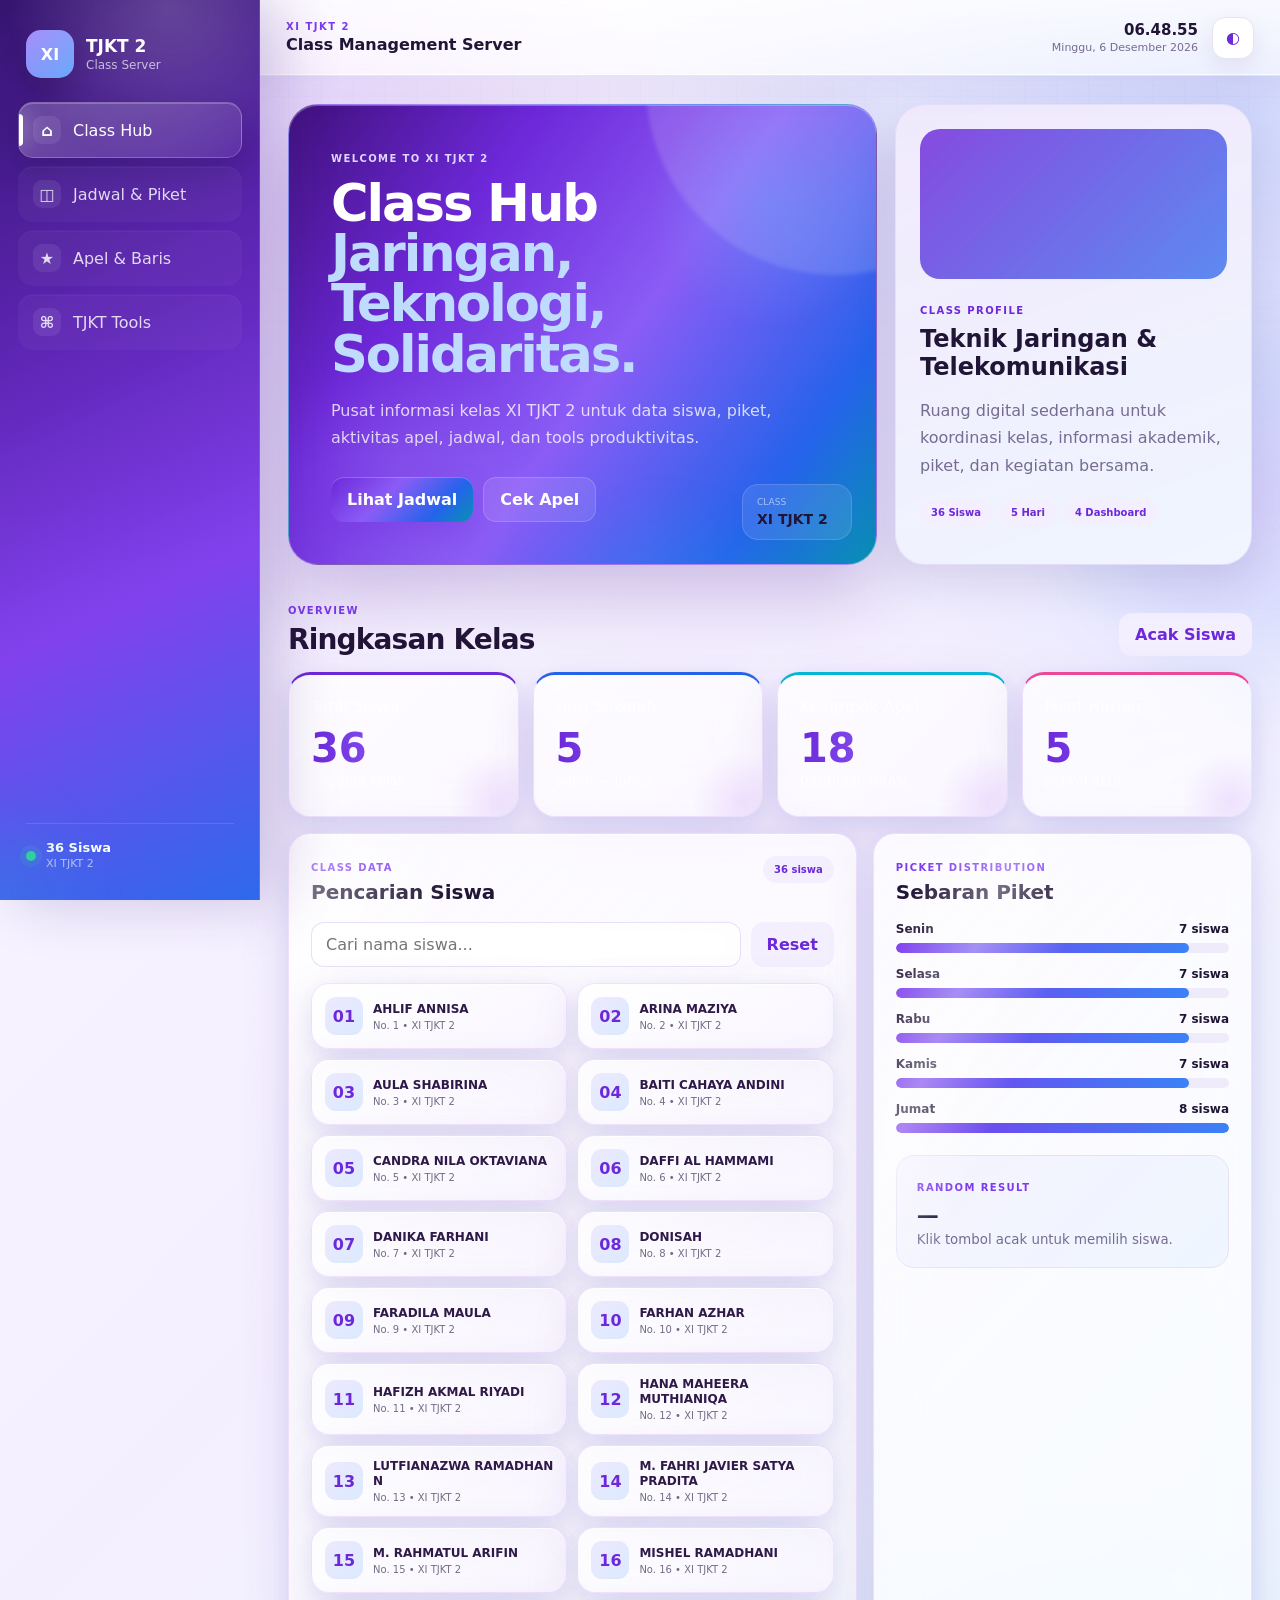
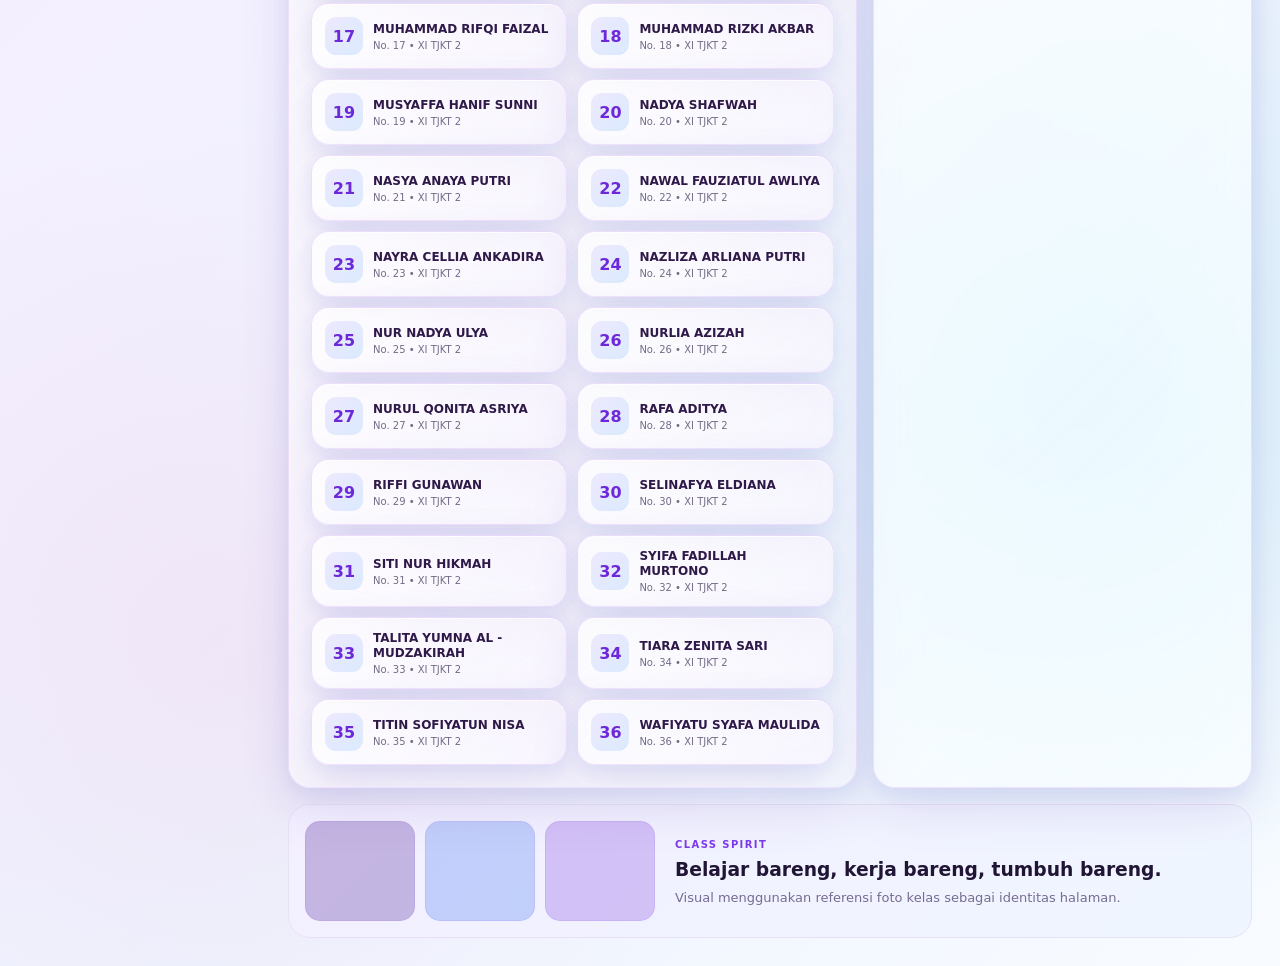
==== index.html @ 1bc4d482 "Upgrade XI TJKT 2 full glass cyber V3" ====
<!DOCTYPE html>
<html lang="id">
<head>
  <meta charset="UTF-8">
  <meta name="viewport" content="width=device-width, initial-scale=1.0">
  <meta name="theme-color" content="#6d28d9">
  <title>XI TJKT 2 — Class Server</title>
  <link rel="stylesheet" href="style.css">
<link rel="stylesheet" href="style-v2.css">
<link rel="stylesheet" href="style-v3.css">
</head>
<body>

  <div class="app-shell">

    <aside class="sidebar">
      <div class="brand">
        <div class="brand-mark">XI</div>
        <div>
          <strong>TJKT 2</strong>
          <span>Class Server</span>
        </div>
      </div>

      <nav class="main-nav">
        <button class="nav-btn active" data-view="dashboard1">
          <span class="nav-icon">⌂</span>
          <span>Class Hub</span>
        </button>

        <button class="nav-btn" data-view="dashboard2">
          <span class="nav-icon">◫</span>
          <span>Jadwal & Piket</span>
        </button>

        <button class="nav-btn" data-view="dashboard3">
          <span class="nav-icon">★</span>
          <span>Apel & Baris</span>
        </button>

        <button class="nav-btn" data-view="dashboard4">
          <span class="nav-icon">⌘</span>
          <span>TJKT Tools</span>
        </button>
      </nav>

      <div class="sidebar-footer">
        <div class="mini-status">
          <span class="status-dot"></span>
          <div>
            <strong>36 Siswa</strong>
            <span>XI TJKT 2</span>
          </div>
        </div>
      </div>
    </aside>

    <main class="main-area">

      <header class="topbar">
        <div>
          <div class="topbar-kicker">XI TJKT 2</div>
          <div class="topbar-title">Class Management Server</div>
        </div>

        <div class="topbar-actions">
          <div class="clock-box">
            <strong id="liveClock">00:00:00</strong>
            <span id="liveDate">-</span>
          </div>

          <button id="themeToggle" class="icon-btn" title="Ganti tema">◐</button>

          <button id="mobileMenuBtn" class="icon-btn mobile-only" title="Menu">☰</button>
        </div>
      </header>

      <div class="content-wrap">

        <!-- DASHBOARD 1 -->
        <section id="dashboard1" class="dashboard active-dashboard">

          <div class="hero-grid">
            <div class="hero-card photo-hero">
              <div class="hero-overlay"></div>

              <div class="hero-content">
                <span class="eyebrow">WELCOME TO XI TJKT 2</span>
                <h1>Class Hub<br><span>Jaringan, Teknologi, Solidaritas.</span></h1>
                <p>
                  Pusat informasi kelas XI TJKT 2 untuk data siswa,
                  piket, aktivitas apel, jadwal, dan tools produktivitas.
                </p>

                <div class="hero-actions">
                  <button class="primary-btn" data-go="dashboard2">Lihat Jadwal</button>
                  <button class="soft-btn light-soft" data-go="dashboard3">Cek Apel</button>
                </div>
              </div>

              <div class="hero-badge">
                <span>CLASS</span>
                <strong>XI TJKT 2</strong>
              </div>
            </div>

            <div class="identity-card">
              <div class="identity-photo photo-identity"></div>
              <div class="identity-body">
                <span class="eyebrow purple-text">CLASS PROFILE</span>
                <h2>Teknik Jaringan & Telekomunikasi</h2>
                <p>
                  Ruang digital sederhana untuk koordinasi kelas,
                  informasi akademik, piket, dan kegiatan bersama.
                </p>
              </div>

              <div class="identity-chips">
                <span>36 Siswa</span>
                <span>5 Hari</span>
                <span>4 Dashboard</span>
              </div>
            </div>
          </div>

          <div class="section-heading">
            <div>
              <span class="eyebrow">OVERVIEW</span>
              <h2>Ringkasan Kelas</h2>
            </div>
            <button id="dashboardRandomBtn" class="soft-btn">Acak Siswa</button>
          </div>

          <div class="stats-grid">
            <div class="stat-card stat-purple">
              <span>Total Siswa</span>
              <strong id="statStudents">36</strong>
              <small>anggota kelas</small>
            </div>

            <div class="stat-card stat-blue">
              <span>Hari Sekolah</span>
              <strong>5</strong>
              <small>Senin — Jumat</small>
            </div>

            <div class="stat-card stat-indigo">
              <span>Kelompok Apel</span>
              <strong>18</strong>
              <small>pasangan rotasi</small>
            </div>

            <div class="stat-card stat-cyan">
              <span>Piket Harian</span>
              <strong>5</strong>
              <small>jadwal aktif</small>
            </div>
          </div>

          <div class="two-column">

            <div class="panel">
              <div class="panel-head">
                <div>
                  <span class="eyebrow">CLASS DATA</span>
                  <h3>Pencarian Siswa</h3>
                </div>
                <span id="studentCountLabel" class="panel-pill">36 siswa</span>
              </div>

              <div class="search-row">
                <input id="studentSearch" class="text-input" type="search" placeholder="Cari nama siswa...">
                <button id="clearStudentSearch" class="soft-btn">Reset</button>
              </div>

              <div id="studentGrid" class="student-grid"></div>

              <div id="studentEmpty" class="empty-state hidden">
                Siswa yang dicari tidak ditemukan.
              </div>
            </div>

            <div class="panel">
              <div class="panel-head">
                <div>
                  <span class="eyebrow">PICKET DISTRIBUTION</span>
                  <h3>Sebaran Piket</h3>
                </div>
              </div>

              <div id="dutyDistribution" class="bars"></div>

              <div class="random-box">
                <span class="eyebrow">RANDOM RESULT</span>
                <strong id="dashboardRandomResult">—</strong>
                <small id="dashboardRandomMeta">Klik tombol acak untuk memilih siswa.</small>
              </div>
            </div>

          </div>

          <div class="reference-strip">
            <div class="strip-photo strip-1"></div>
            <div class="strip-photo strip-2"></div>
            <div class="strip-photo strip-3"></div>
            <div class="strip-copy">
              <span class="eyebrow">CLASS SPIRIT</span>
              <h3>Belajar bareng, kerja bareng, tumbuh bareng.</h3>
              <p>Visual menggunakan referensi foto kelas sebagai identitas halaman.</p>
            </div>
          </div>

        </section>

        <!-- DASHBOARD 2 -->
        <section id="dashboard2" class="dashboard">

          <div class="page-banner">
            <div>
              <span class="eyebrow">DASHBOARD 02</span>
              <h1>Jadwal Pelajaran & Piket</h1>
              <p>Gunakan tab jadwal untuk Block A / Block B dan pilih hari untuk melihat piket.</p>
            </div>

            <div class="banner-mark">
              <span>XI</span>
              <strong>TJKT 2</strong>
            </div>
          </div>

          <div class="segmented-control schedule-toggle">
            <button class="segment-btn active" data-block="A">BLOCK A</button>
            <button class="segment-btn" data-block="B">BLOCK B</button>
          </div>

          <div class="panel">
            <div class="panel-head">
              <div>
                <span class="eyebrow">PELAJARAN</span>
                <h3 id="scheduleTitle">Jadwal Block A</h3>
              </div>
              <span id="scheduleCount" class="panel-pill">5 hari</span>
            </div>

            <div id="scheduleGrid" class="schedule-grid"></div>
          </div>

          <div class="two-column duty-layout">

            <div class="panel">
              <div class="panel-head">
                <div>
                  <span class="eyebrow">PIKET HARIAN</span>
                  <h3>Jadwal Piket</h3>
                </div>
                <span id="dutyDoneSummary" class="panel-pill">0 selesai</span>
              </div>

              <div id="dutyDayTabs" class="day-tabs"></div>

              <div id="dutyList" class="duty-list"></div>
            </div>

            <div class="panel quick-info-panel">
              <span class="eyebrow">INFO KELAS</span>
              <h3>Catatan Operasional</h3>

              <div class="info-item">
                <span class="info-icon">01</span>
                <div>
                  <strong>Block A / B</strong>
                  <p>Gunakan tombol di atas untuk berpindah susunan pelajaran.</p>
                </div>
              </div>

              <div class="info-item">
                <span class="info-icon">02</span>
                <div>
                  <strong>Piket</strong>
                  <p>Checklist piket tersimpan otomatis di browser perangkat.</p>
                </div>
              </div>

              <div class="info-item">
                <span class="info-icon">03</span>
                <div>
                  <strong>Hari Aktif</strong>
                  <p>Senin sampai Jumat tersedia di panel piket.</p>
                </div>
              </div>
            </div>

          </div>

        </section>

        <!-- DASHBOARD 3 -->
        <section id="dashboard3" class="dashboard">

          <div class="apel-hero">
            <div class="apel-hero-copy">
              <span class="eyebrow">DASHBOARD 03 • APEL / BARIS</span>
              <h1>Rotasi Apel<br><span>XI TJKT 2</span></h1>
              <p>
                Setiap minggu dua siswa aktif:
                satu untuk <strong>apel hari ini</strong> dan satu untuk
                <strong>apel selanjutnya</strong>.
              </p>

              <div class="apel-meta-row">
                <span id="rotationModeBadge" class="hero-chip">MODE OTOMATIS</span>
                <span id="rotationWeekText" class="hero-chip">MINGGU 1</span>
              </div>
            </div>

            <div class="apel-hero-mark">
              <div class="orbit orbit-1"></div>
              <div class="orbit orbit-2"></div>
              <div class="center-mark">02</div>
            </div>
          </div>

          <div class="apel-current-grid">

            <div class="apel-person-card today">
              <div class="person-top">
                <span class="eyebrow">APEL HARI INI</span>
                <span class="role-badge">CURRENT</span>
              </div>

              <div class="person-number">01</div>
              <h2 id="currentStudentName">AHLIF ANNISA</h2>
              <p id="currentStudentNumber">No. 1 • XI TJKT 2</p>

              <div class="person-footer">
                <span>Pasangan Minggu <strong id="currentPairNumber">1</strong></span>
              </div>
            </div>

            <div class="arrow-card">→</div>

            <div class="apel-person-card next">
              <div class="person-top">
                <span class="eyebrow">APEL SELANJUTNYA</span>
                <span class="role-badge">NEXT</span>
              </div>

              <div class="person-number">02</div>
              <h2 id="nextStudentName">ARINA MAZIYA</h2>
              <p id="nextStudentNumber">No. 2 • XI TJKT 2</p>

              <div class="person-footer">
                <span>Pasangan Minggu <strong id="nextPairNumber">1</strong></span>
              </div>
            </div>

          </div>

          <div class="control-panel panel">

            <div class="panel-head">
              <div>
                <span class="eyebrow">ROTATION CONTROL</span>
                <h3>Kontrol Minggu</h3>
              </div>
              <span id="rotationStatus" class="panel-pill">AUTO</span>
            </div>

            <div class="rotation-controls">
              <div>
                <label for="rotationWeek">Pilih Minggu</label>
                <select id="rotationWeek" class="text-input"></select>
              </div>

              <button id="rotationAutoBtn" class="primary-btn">Kembali Auto</button>
              <button id="rotationPrevBtn" class="soft-btn">← Sebelumnya</button>
              <button id="rotationNextBtn" class="soft-btn">Selanjutnya →</button>
            </div>

          </div>

          <div class="panel">
            <div class="panel-head">
              <div>
                <span class="eyebrow">18 PAIRS</span>
                <h3>Urutan Rotasi</h3>
              </div>
              <span class="panel-pill">2 siswa / minggu</span>
            </div>

            <div id="rotationSequence" class="rotation-sequence"></div>
          </div>

          <div class="note-box">
            <strong>Aturan rotasi</strong>
            <span>
              Minggu 1 = AHLIF ANNISA + ARINA MAZIYA.
              Setelah minggu 18 selesai, sistem kembali ke minggu 1.
              Mode otomatis mengikuti pergantian minggu.
            </span>
          </div>

        </section>

        <!-- DASHBOARD 4 -->
        <section id="dashboard4" class="dashboard">

          <div class="page-banner">
            <div>
              <span class="eyebrow">DASHBOARD 04</span>
              <h1>TJKT Tools</h1>
              <p>Toolkit kecil untuk kebutuhan kelas dan praktik jaringan.</p>
            </div>

            <div class="banner-mark">
              <span>NET</span>
              <strong>TOOLS</strong>
            </div>
          </div>

          <div class="tools-grid">

            <div class="tool-card">
              <div class="tool-icon">IP</div>
              <span class="eyebrow">NETWORKING</span>
              <h3>IP Class Checker</h3>
              <p>Cek validitas IPv4, kelas alamat, private/public, dan oktet.</p>

              <input id="ipInput" class="text-input" type="text" placeholder="192.168.1.1">
              <button id="checkIpBtn" class="primary-btn full">Periksa IP</button>

              <div id="ipResult" class="tool-result">
                Masukkan IPv4 untuk mulai.
              </div>
            </div>

            <div class="tool-card">
              <div class="tool-icon">/24</div>
              <span class="eyebrow">SUBNETTING</span>
              <h3>Subnet Helper</h3>
              <p>Hitung network, broadcast, range host, mask, dan jumlah host.</p>

              <input id="subnetInput" class="text-input" type="text" placeholder="192.168.10.0/24">
              <button id="checkSubnetBtn" class="primary-btn full">Hitung Subnet</button>

              <div id="subnetResult" class="tool-result">
                Masukkan CIDR seperti 192.168.10.0/24.
              </div>
            </div>

            <div class="tool-card">
              <div class="tool-icon">R</div>
              <span class="eyebrow">CLASSROOM</span>
              <h3>Random Student</h3>
              <p>Pilih satu siswa secara acak dari 36 anggota kelas.</p>

              <button id="toolRandomBtn" class="primary-btn full">Acak Sekarang</button>

              <div class="tool-result large-result">
                <strong id="toolRandomResult">—</strong>
                <span id="toolRandomMeta">Belum ada hasil.</span>
              </div>
            </div>

            <div class="tool-card">
              <div class="tool-icon">T</div>
              <span class="eyebrow">TIMER</span>
              <h3>Countdown</h3>
              <p>Timer sederhana untuk presentasi, piket, atau kegiatan kelas.</p>

              <div class="timer-row">
                <input id="countdownMinutes" class="text-input" type="number" min="1" max="180" value="5">
                <span>menit</span>
              </div>

              <div id="timerDisplay" class="timer-display">05:00</div>

              <div class="action-row">
                <button id="startTimerBtn" class="primary-btn">Mulai</button>
                <button id="pauseTimerBtn" class="soft-btn">Pause</button>
                <button id="resetTimerBtn" class="soft-btn">Reset</button>
              </div>
            </div>

            <div class="tool-card wide-tool">
              <div class="tool-icon">N</div>
              <span class="eyebrow">LOCAL STORAGE</span>
              <h3>Catatan Kelas</h3>
              <p>Catatan tersimpan otomatis di browser perangkat ini.</p>

              <textarea id="classNotes" class="text-area" rows="8" placeholder="Tulis catatan kelas di sini..."></textarea>

              <div class="notes-meta">
                <span id="notesCount">0 karakter</span>
                <button id="clearNotesBtn" class="soft-btn">Bersihkan</button>
              </div>
            </div>

            <div class="tool-card wide-tool">
              <div class="tool-icon">⇩</div>
              <span class="eyebrow">DATA</span>
              <h3>Data & Cetak</h3>
              <p>Export konfigurasi kelas atau cetak dashboard.</p>

              <div class="action-row">
                <button id="exportBtn" class="primary-btn">Export JSON</button>
                <button id="printBtn" class="soft-btn">Print</button>
              </div>

              <div id="exportStatus" class="tool-result">
                File export berisi siswa, jadwal, piket, dan konfigurasi apel.
              </div>
            </div>

          </div>

        </section>

      </div>

    </main>
  </div>

  <div id="toast" class="toast"></div>

  <script src="script.js"></script>
</body>
</html>
---- style.css ----
:root {
  --bg: #f5f3ff;
  --surface: #ffffff;
  --surface-2: #faf9ff;
  --text: #1f1641;
  --muted: #766b92;
  --line: #e8e1f5;

  --purple-950: #2e1065;
  --purple-900: #3b0764;
  --purple-800: #4c1d95;
  --purple-700: #6d28d9;
  --purple-600: #7c3aed;
  --purple-500: #8b5cf6;

  --blue-700: #1d4ed8;
  --blue-600: #2563eb;
  --blue-500: #3b82f6;
  --cyan-500: #06b6d4;

  --shadow-sm: 0 8px 22px rgba(52, 31, 95, 0.08);
  --shadow-md: 0 18px 44px rgba(52, 31, 95, 0.12);
  --radius: 22px;
}

* {
  box-sizing: border-box;
}

html {
  scroll-behavior: smooth;
}

body {
  margin: 0;
  min-height: 100vh;
  font-family: Inter, ui-sans-serif, system-ui, -apple-system, BlinkMacSystemFont, "Segoe UI", sans-serif;
  color: var(--text);
  background:
    radial-gradient(circle at 10% 10%, rgba(139, 92, 246, 0.14), transparent 22%),
    radial-gradient(circle at 90% 20%, rgba(59, 130, 246, 0.10), transparent 22%),
    linear-gradient(180deg, #faf9ff 0%, var(--bg) 100%);
}

button,
input,
textarea,
select {
  font: inherit;
}

button {
  cursor: pointer;
}

.hidden {
  display: none !important;
}

.mobile-only {
  display: none;
}

.app-shell {
  min-height: 100vh;
  display: flex;
}

.sidebar {
  width: 260px;
  flex: 0 0 260px;
  min-height: 100vh;
  position: sticky;
  top: 0;
  height: 100vh;
  padding: 22px 18px;
  background:
    linear-gradient(180deg, rgba(46, 16, 101, 0.98), rgba(59, 7, 100, 0.98)),
    linear-gradient(135deg, #5b21b6, #1d4ed8);
  color: white;
  display: flex;
  flex-direction: column;
  box-shadow: 16px 0 40px rgba(43, 21, 82, 0.16);
  z-index: 20;
}

.brand {
  display: flex;
  align-items: center;
  gap: 12px;
  padding: 8px 8px 24px;
}

.brand-mark {
  width: 48px;
  height: 48px;
  display: grid;
  place-items: center;
  border-radius: 15px;
  background: linear-gradient(135deg, #a78bfa, #60a5fa);
  font-weight: 900;
  box-shadow: 0 12px 24px rgba(0,0,0,0.18);
}

.brand strong {
  display: block;
  font-size: 17px;
}

.brand span {
  display: block;
  color: rgba(255,255,255,0.68);
  font-size: 12px;
  margin-top: 2px;
}

.main-nav {
  display: grid;
  gap: 8px;
}

.nav-btn {
  width: 100%;
  border: 0;
  background: transparent;
  color: rgba(255,255,255,0.72);
  border-radius: 15px;
  padding: 13px 14px;
  display: flex;
  align-items: center;
  gap: 12px;
  text-align: left;
  transition: 0.2s ease;
}

.nav-btn:hover {
  background: rgba(255,255,255,0.08);
  color: white;
  transform: translateX(2px);
}

.nav-btn.active {
  background: linear-gradient(135deg, rgba(167,139,250,0.34), rgba(96,165,250,0.22));
  color: white;
  box-shadow: inset 0 0 0 1px rgba(255,255,255,0.08);
}

.nav-icon {
  width: 28px;
  height: 28px;
  display: grid;
  place-items: center;
  border-radius: 9px;
  background: rgba(255,255,255,0.08);
  font-weight: 800;
}

.sidebar-footer {
  margin-top: auto;
  padding: 8px;
}

.mini-status {
  display: flex;
  align-items: center;
  gap: 10px;
  border-top: 1px solid rgba(255,255,255,0.12);
  padding-top: 16px;
}

.status-dot {
  width: 10px;
  height: 10px;
  border-radius: 999px;
  background: #34d399;
  box-shadow: 0 0 0 6px rgba(52,211,153,0.12);
}

.mini-status strong,
.mini-status span {
  display: block;
}

.mini-status strong {
  font-size: 13px;
}

.mini-status span {
  color: rgba(255,255,255,0.62);
  font-size: 11px;
  margin-top: 2px;
}

.main-area {
  min-width: 0;
  flex: 1;
}

.topbar {
  position: sticky;
  top: 0;
  z-index: 10;
  min-height: 76px;
  padding: 15px 26px;
  display: flex;
  justify-content: space-between;
  align-items: center;
  backdrop-filter: blur(18px);
  background: rgba(250,249,255,0.82);
  border-bottom: 1px solid rgba(124,58,237,0.10);
}

.topbar-kicker {
  font-size: 10px;
  font-weight: 900;
  letter-spacing: 0.15em;
  color: var(--purple-600);
}

.topbar-title {
  font-size: 16px;
  font-weight: 800;
  margin-top: 3px;
}

.topbar-actions {
  display: flex;
  align-items: center;
  gap: 10px;
}

.clock-box {
  text-align: right;
  padding-right: 4px;
}

.clock-box strong {
  display: block;
  font-size: 15px;
}

.clock-box span {
  display: block;
  color: var(--muted);
  font-size: 11px;
  margin-top: 2px;
}

.icon-btn {
  width: 42px;
  height: 42px;
  border: 1px solid var(--line);
  border-radius: 13px;
  background: var(--surface);
  color: var(--purple-700);
  box-shadow: var(--shadow-sm);
  font-weight: 800;
}

.content-wrap {
  padding: 28px;
  max-width: 1540px;
  margin: 0 auto;
}

.dashboard {
  display: none;
}

.active-dashboard {
  display: block;
  animation: fadeIn 0.24s ease;
}

@keyframes fadeIn {
  from { opacity: 0; transform: translateY(5px); }
  to { opacity: 1; transform: translateY(0); }
}

.hero-grid {
  display: grid;
  grid-template-columns: 1.65fr 1fr;
  gap: 18px;
}

.hero-card {
  position: relative;
  min-height: 410px;
  overflow: hidden;
  border-radius: 30px;
  box-shadow: var(--shadow-md);
}

.photo-hero {
  background:
    linear-gradient(135deg, rgba(46,16,101,0.92), rgba(76,29,149,0.70)),
    url("1000752922.jpg") center/cover no-repeat;
}

.hero-overlay {
  position: absolute;
  inset: 0;
  background:
    radial-gradient(circle at 82% 22%, rgba(96,165,250,0.34), transparent 20%),
    radial-gradient(circle at 18% 82%, rgba(167,139,250,0.22), transparent 22%);
}

.hero-content {
  position: relative;
  z-index: 2;
  padding: 42px;
  max-width: 720px;
  color: white;
}

.eyebrow {
  font-size: 10px;
  letter-spacing: 0.14em;
  font-weight: 900;
  color: var(--purple-600);
}

.hero-content .eyebrow,
.apel-hero .eyebrow,
.photo-hero .eyebrow {
  color: #ddd6fe;
}

.hero-content h1 {
  font-size: clamp(34px, 4vw, 62px);
  line-height: 0.98;
  margin: 12px 0 18px;
  letter-spacing: -0.04em;
}

.hero-content h1 span {
  color: #bfdbfe;
}

.hero-content p {
  max-width: 650px;
  color: rgba(255,255,255,0.78);
  line-height: 1.7;
}

.hero-actions {
  display: flex;
  flex-wrap: wrap;
  gap: 10px;
  margin-top: 26px;
}

.hero-badge {
  position: absolute;
  right: 24px;
  bottom: 24px;
  z-index: 2;
  min-width: 110px;
  padding: 12px 14px;
  border-radius: 16px;
  background: rgba(255,255,255,0.10);
  border: 1px solid rgba(255,255,255,0.14);
  backdrop-filter: blur(12px);
}

.hero-badge span,
.hero-badge strong {
  display: block;
}

.hero-badge span {
  font-size: 9px;
  color: rgba(255,255,255,0.56);
}

.hero-badge strong {
  margin-top: 4px;
  font-size: 14px;
}

.identity-card {
  position: relative;
  overflow: hidden;
  border-radius: 30px;
  padding: 24px;
  background:
    linear-gradient(160deg, rgba(124,58,237,0.11), rgba(59,130,246,0.08)),
    var(--surface);
  box-shadow: var(--shadow-md);
  border: 1px solid rgba(124,58,237,0.09);
}

.identity-photo {
  height: 150px;
  border-radius: 20px;
  margin-bottom: 20px;
}

.photo-identity {
  background:
    linear-gradient(135deg, rgba(109,40,217,0.82), rgba(37,99,235,0.72)),
    url("1001073570.jpg") center/cover no-repeat;
  background-blend-mode: overlay;
}

.identity-body h2 {
  margin: 8px 0 10px;
  font-size: 24px;
  line-height: 1.15;
}

.identity-body p {
  color: var(--muted);
  line-height: 1.7;
}

.identity-chips {
  display: flex;
  flex-wrap: wrap;
  gap: 8px;
  margin-top: 20px;
}

.identity-chips span,
.hero-chip,
.panel-pill,
.role-badge {
  display: inline-flex;
  align-items: center;
  justify-content: center;
  border-radius: 999px;
  padding: 8px 11px;
  font-size: 10px;
  font-weight: 800;
}

.identity-chips span {
  background: #f3efff;
  color: var(--purple-700);
}

.purple-text {
  color: var(--purple-700);
}

.section-heading {
  display: flex;
  justify-content: space-between;
  align-items: end;
  gap: 15px;
  margin: 34px 0 16px;
}

.section-heading h2,
.panel-head h3,
.page-banner h1 {
  margin: 5px 0 0;
}

.section-heading h2 {
  font-size: 28px;
  letter-spacing: -0.03em;
}

.stats-grid {
  display: grid;
  grid-template-columns: repeat(4, 1fr);
  gap: 14px;
}

.stat-card {
  min-height: 145px;
  padding: 22px;
  border-radius: 22px;
  color: white;
  box-shadow: var(--shadow-md);
  position: relative;
  overflow: hidden;
}

.stat-card::after {
  content: "";
  position: absolute;
  width: 120px;
  height: 120px;
  border-radius: 999px;
  right: -34px;
  bottom: -40px;
  background: rgba(255,255,255,0.10);
}

.stat-purple {
  background: linear-gradient(135deg, #5b21b6, #7c3aed);
}

.stat-blue {
  background: linear-gradient(135deg, #1d4ed8, #3b82f6);
}

.stat-indigo {
  background: linear-gradient(135deg, #4338ca, #6366f1);
}

.stat-cyan {
  background: linear-gradient(135deg, #0f766e, #06b6d4);
}

.stat-card span,
.stat-card small {
  display: block;
  color: rgba(255,255,255,0.75);
}

.stat-card strong {
  display: block;
  font-size: 40px;
  margin: 12px 0 5px;
  line-height: 1;
}

.two-column {
  display: grid;
  grid-template-columns: 1.35fr 0.9fr;
  gap: 16px;
  margin-top: 16px;
}

.panel {
  background: var(--surface);
  border: 1px solid var(--line);
  border-radius: var(--radius);
  padding: 22px;
  box-shadow: var(--shadow-sm);
}

.panel-head {
  display: flex;
  justify-content: space-between;
  gap: 14px;
  align-items: start;
  margin-bottom: 18px;
}

.panel-head h3 {
  font-size: 20px;
}

.panel-pill {
  color: var(--purple-700);
  background: #f3efff;
  white-space: nowrap;
}

.search-row {
  display: flex;
  gap: 10px;
  margin-bottom: 16px;
}

.text-input,
.text-area {
  width: 100%;
  border: 1px solid var(--line);
  background: var(--surface-2);
  color: var(--text);
  border-radius: 14px;
  padding: 12px 14px;
  outline: none;
  transition: 0.2s ease;
}

.text-input:focus,
.text-area:focus {
  border-color: rgba(124,58,237,0.55);
  box-shadow: 0 0 0 4px rgba(124,58,237,0.10);
}

.primary-btn,
.soft-btn {
  border-radius: 13px;
  padding: 12px 16px;
  border: 0;
  font-weight: 800;
  transition: 0.2s ease;
}

.primary-btn {
  color: white;
  background: linear-gradient(135deg, var(--purple-700), var(--blue-600));
  box-shadow: 0 10px 22px rgba(109,40,217,0.22);
}

.primary-btn:hover {
  transform: translateY(-2px);
  box-shadow: 0 14px 28px rgba(109,40,217,0.28);
}

.soft-btn {
  color: var(--purple-700);
  background: #f3efff;
}

.soft-btn:hover {
  transform: translateY(-1px);
  background: #ebe3ff;
}

.light-soft {
  color: white;
  background: rgba(255,255,255,0.10);
  border: 1px solid rgba(255,255,255,0.16);
}

.full {
  width: 100%;
  margin-top: 10px;
}

.student-grid {
  display: grid;
  grid-template-columns: repeat(2, 1fr);
  gap: 10px;
}

.student-card {
  border: 1px solid var(--line);
  background: linear-gradient(135deg, #fff, #faf8ff);
  border-radius: 16px;
  padding: 13px;
  display: flex;
  gap: 10px;
  align-items: center;
}

.student-number {
  width: 38px;
  height: 38px;
  flex: 0 0 38px;
  border-radius: 11px;
  display: grid;
  place-items: center;
  font-weight: 900;
  color: var(--purple-700);
  background: linear-gradient(135deg, #ede9fe, #dbeafe);
}

.student-card strong {
  display: block;
  font-size: 12px;
  line-height: 1.25;
}

.student-card span {
  display: block;
  color: var(--muted);
  font-size: 10px;
  margin-top: 3px;
}

.empty-state {
  padding: 24px;
  border-radius: 16px;
  background: #faf8ff;
  color: var(--muted);
  text-align: center;
}

.bars {
  display: grid;
  gap: 14px;
}

.bar-item {
  display: grid;
  gap: 7px;
}

.bar-meta {
  display: flex;
  justify-content: space-between;
  font-size: 12px;
  font-weight: 800;
}

.bar-track {
  height: 10px;
  border-radius: 999px;
  overflow: hidden;
  background: #f0ebfb;
}

.bar-fill {
  height: 100%;
  border-radius: inherit;
  background: linear-gradient(90deg, var(--purple-600), var(--blue-500));
}

.random-box {
  margin-top: 22px;
  padding: 20px;
  border-radius: 18px;
  background: linear-gradient(135deg, #f5f3ff, #eff6ff);
  border: 1px solid var(--line);
}

.random-box strong {
  display: block;
  margin-top: 8px;
  font-size: 22px;
}

.random-box small {
  display: block;
  color: var(--muted);
  margin-top: 4px;
}

.reference-strip {
  margin-top: 16px;
  padding: 16px;
  border-radius: 22px;
  display: grid;
  grid-template-columns: 110px 110px 110px 1fr;
  gap: 10px;
  background: linear-gradient(135deg, #f3efff, #eff6ff);
  border: 1px solid var(--line);
}

.strip-photo {
  min-height: 100px;
  border-radius: 15px;
  background-position: center;
  background-size: cover;
  border: 1px solid rgba(124,58,237,0.10);
}

.strip-1 {
  background-image:
    linear-gradient(rgba(76,29,149,0.28), rgba(76,29,149,0.28)),
    url("1000752922.jpg");
}

.strip-2 {
  background-image:
    linear-gradient(rgba(37,99,235,0.24), rgba(37,99,235,0.24)),
    url("1001073570.jpg");
}

.strip-3 {
  background-image:
    linear-gradient(rgba(109,40,217,0.24), rgba(109,40,217,0.24)),
    url("1001073571.jpg");
}

.strip-copy {
  padding: 12px 10px;
}

.strip-copy h3 {
  margin: 7px 0 8px;
}

.strip-copy p {
  margin: 0;
  color: var(--muted);
  line-height: 1.55;
  font-size: 13px;
}

.page-banner {
  position: relative;
  overflow: hidden;
  border-radius: 28px;
  padding: 32px;
  background:
    radial-gradient(circle at 85% 20%, rgba(96,165,250,0.30), transparent 22%),
    linear-gradient(135deg, #4c1d95, #2563eb);
  color: white;
  box-shadow: var(--shadow-md);
  margin-bottom: 18px;
}

.page-banner .eyebrow {
  color: #ddd6fe;
}

.page-banner h1 {
  font-size: clamp(28px, 4vw, 48px);
  letter-spacing: -0.04em;
}

.page-banner p {
  color: rgba(255,255,255,0.78);
  max-width: 740px;
}

.banner-mark {
  position: absolute;
  top: 28px;
  right: 28px;
  width: 104px;
  height: 104px;
  border-radius: 24px;
  display: grid;
  place-items: center;
  align-content: center;
  background: rgba(255,255,255,0.08);
  border: 1px solid rgba(255,255,255,0.14);
}

.banner-mark span {
  font-size: 11px;
  opacity: 0.65;
}

.banner-mark strong {
  font-size: 16px;
}

.segmented-control {
  padding: 5px;
  border-radius: 14px;
  display: inline-flex;
  gap: 4px;
  background: #ebe5fb;
  margin-bottom: 16px;
}

.segment-btn {
  border: 0;
  background: transparent;
  color: var(--muted);
  padding: 10px 16px;
  border-radius: 10px;
  font-weight: 900;
}

.segment-btn.active {
  color: white;
  background: linear-gradient(135deg, var(--purple-700), var(--blue-600));
}

.schedule-grid {
  display: grid;
  grid-template-columns: repeat(5, 1fr);
  gap: 12px;
}

.day-card {
  min-height: 190px;
  border-radius: 18px;
  padding: 16px;
  background: linear-gradient(180deg, #faf9ff, #f6f9ff);
  border: 1px solid var(--line);
}

.day-card.active-today {
  border-color: rgba(124,58,237,0.35);
  box-shadow: 0 10px 25px rgba(109,40,217,0.12);
}

.day-name {
  font-size: 13px;
  font-weight: 900;
}

.day-sub {
  color: var(--muted);
  font-size: 10px;
  margin-top: 4px;
}

.subject-list {
  margin: 15px 0 0;
  padding: 0;
  list-style: none;
  display: grid;
  gap: 8px;
}

.subject-list li {
  font-size: 12px;
  padding: 8px 9px;
  background: white;
  border: 1px solid var(--line);
  border-radius: 10px;
}

.duty-layout {
  grid-template-columns: 1.25fr 0.75fr;
}

.day-tabs {
  display: flex;
  flex-wrap: wrap;
  gap: 7px;
  margin-bottom: 14px;
}

.day-tab {
  border: 1px solid var(--line);
  background: #faf9ff;
  color: var(--muted);
  border-radius: 11px;
  padding: 9px 11px;
  font-size: 11px;
  font-weight: 800;
}

.day-tab.active {
  color: white;
  background: linear-gradient(135deg, var(--purple-700), var(--blue-600));
  border-color: transparent;
}

.duty-list {
  display: grid;
  gap: 8px;
}

.duty-row {
  display: flex;
  align-items: center;
  justify-content: space-between;
  gap: 12px;
  border: 1px solid var(--line);
  background: #fcfbff;
  padding: 11px 12px;
  border-radius: 13px;
}

.duty-row label {
  display: flex;
  align-items: center;
  gap: 10px;
  font-size: 12px;
  font-weight: 700;
}

.duty-row input {
  width: 17px;
  height: 17px;
  accent-color: var(--purple-700);
}

.duty-row.done span {
  text-decoration: line-through;
  opacity: 0.5;
}

.quick-info-panel {
  background:
    radial-gradient(circle at 90% 10%, rgba(96,165,250,0.12), transparent 20%),
    linear-gradient(180deg, #fff, #faf8ff);
}

.info-item {
  display: flex;
  gap: 12px;
  padding: 13px 0;
  border-top: 1px solid var(--line);
}

.info-icon {
  width: 34px;
  height: 34px;
  border-radius: 10px;
  display: grid;
  place-items: center;
  background: #ede9fe;
  color: var(--purple-700);
  font-size: 10px;
  font-weight: 900;
}

.info-item strong {
  font-size: 13px;
}

.info-item p {
  color: var(--muted);
  margin: 4px 0 0;
  line-height: 1.5;
  font-size: 12px;
}

.apel-hero {
  position: relative;
  min-height: 300px;
  overflow: hidden;
  border-radius: 30px;
  padding: 35px;
  color: white;
  background:
    radial-gradient(circle at 76% 35%, rgba(96,165,250,0.28), transparent 22%),
    radial-gradient(circle at 20% 10%, rgba(167,139,250,0.25), transparent 20%),
    linear-gradient(135deg, #2e1065, #6d28d9 58%, #2563eb);
  box-shadow: var(--shadow-md);
}

.apel-hero-copy {
  position: relative;
  z-index: 2;
  max-width: 760px;
}

.apel-hero h1 {
  margin: 8px 0 15px;
  font-size: clamp(34px, 5vw, 60px);
  line-height: 0.98;
  letter-spacing: -0.05em;
}

.apel-hero h1 span {
  color: #bfdbfe;
}

.apel-hero p {
  max-width: 680px;
  color: rgba(255,255,255,0.76);
  line-height: 1.7;
}

.apel-meta-row {
  display: flex;
  flex-wrap: wrap;
  gap: 8px;
  margin-top: 20px;
}

.hero-chip {
  color: white;
  background: rgba(255,255,255,0.10);
  border: 1px solid rgba(255,255,255,0.14);
}

.apel-hero-mark {
  position: absolute;
  width: 250px;
  height: 250px;
  right: 42px;
  top: 24px;
  display: grid;
  place-items: center;
}

.center-mark {
  width: 110px;
  height: 110px;
  display: grid;
  place-items: center;
  border-radius: 999px;
  color: white;
  font-size: 34px;
  font-weight: 900;
  background: linear-gradient(135deg, rgba(167,139,250,0.42), rgba(96,165,250,0.30));
  border: 1px solid rgba(255,255,255,0.18);
  box-shadow: 0 18px 60px rgba(0,0,0,0.22);
}

.orbit {
  position: absolute;
  border-radius: 999px;
  border: 1px solid rgba(255,255,255,0.14);
}

.orbit-1 {
  inset: 16px;
}

.orbit-2 {
  inset: 52px;
}

.apel-current-grid {
  display: grid;
  grid-template-columns: 1fr 70px 1fr;
  gap: 12px;
  align-items: stretch;
  margin-top: 18px;
}

.apel-person-card {
  position: relative;
  overflow: hidden;
  border-radius: 24px;
  padding: 22px;
  color: white;
  min-height: 260px;
  box-shadow: var(--shadow-md);
}

.apel-person-card.today {
  background: linear-gradient(135deg, #4c1d95, #7c3aed);
}

.apel-person-card.next {
  background: linear-gradient(135deg, #1d4ed8, #3b82f6);
}

.person-top {
  display: flex;
  justify-content: space-between;
  gap: 12px;
}

.role-badge {
  background: rgba(255,255,255,0.11);
  color: white;
  border: 1px solid rgba(255,255,255,0.12);
}

.person-number {
  margin-top: 30px;
  font-size: 15px;
  color: rgba(255,255,255,0.54);
  font-weight: 900;
}

.apel-person-card h2 {
  margin: 8px 0 5px;
  font-size: clamp(24px, 3vw, 34px);
  line-height: 1.05;
  max-width: 550px;
}

.apel-person-card p {
  color: rgba(255,255,255,0.68);
  margin: 0;
}

.person-footer {
  position: absolute;
  left: 22px;
  right: 22px;
  bottom: 20px;
  padding-top: 12px;
  border-top: 1px solid rgba(255,255,255,0.12);
  font-size: 11px;
  color: rgba(255,255,255,0.68);
}

.arrow-card {
  display: grid;
  place-items: center;
  border-radius: 18px;
  background: linear-gradient(180deg, #f3efff, #eff6ff);
  color: var(--purple-700);
  font-size: 28px;
  font-weight: 900;
}

.rotation-controls {
  display: grid;
  grid-template-columns: 1.2fr repeat(3, auto);
  gap: 10px;
  align-items: end;
}

.rotation-controls label {
  display: block;
  font-size: 10px;
  font-weight: 900;
  color: var(--muted);
  margin-bottom: 7px;
  letter-spacing: 0.08em;
}

.rotation-sequence {
  display: grid;
  grid-template-columns: repeat(3, 1fr);
  gap: 10px;
}

.rotation-item {
  padding: 14px;
  border-radius: 15px;
  background: linear-gradient(135deg, #faf9ff, #f4f8ff);
  border: 1px solid var(--line);
}

.rotation-item.active {
  border-color: rgba(124,58,237,0.34);
  box-shadow: 0 10px 25px rgba(109,40,217,0.10);
}

.rotation-item-head {
  display: flex;
  justify-content: space-between;
  gap: 10px;
  margin-bottom: 10px;
}

.rotation-item-head strong {
  font-size: 11px;
}

.rotation-status {
  font-size: 9px;
  font-weight: 900;
  color: var(--purple-700);
}

.rotation-item p {
  margin: 4px 0;
  font-size: 11px;
}

.note-box {
  margin-top: 16px;
  display: grid;
  gap: 6px;
  padding: 17px 18px;
  border-radius: 17px;
  color: #4c1d95;
  background: linear-gradient(135deg, #f3efff, #eff6ff);
  border: 1px solid var(--line);
}

.note-box strong {
  font-size: 12px;
}

.note-box span {
  font-size: 12px;
  color: var(--muted);
  line-height: 1.6;
}

.tools-grid {
  display: grid;
  grid-template-columns: repeat(2, 1fr);
  gap: 16px;
}

.tool-card {
  position: relative;
  overflow: hidden;
  min-height: 260px;
  padding: 22px;
  border-radius: 22px;
  border: 1px solid var(--line);
  background: var(--surface);
  box-shadow: var(--shadow-sm);
}

.tool-card::after {
  content: "";
  position: absolute;
  width: 130px;
  height: 130px;
  border-radius: 999px;
  right: -55px;
  bottom: -55px;
  background: linear-gradient(135deg, rgba(124,58,237,0.08), rgba(37,99,235,0.05));
  pointer-events: none;
}

.tool-icon {
  width: 42px;
  height: 42px;
  display: grid;
  place-items: center;
  border-radius: 13px;
  margin-bottom: 13px;
  color: white;
  font-weight: 900;
  background: linear-gradient(135deg, var(--purple-700), var(--blue-600));
}

.tool-card h3 {
  margin: 5px 0 7px;
}

.tool-card p {
  color: var(--muted);
  line-height: 1.5;
  font-size: 12px;
  margin-bottom: 14px;
}

.tool-result {
  margin-top: 12px;
  padding: 13px;
  border-radius: 14px;
  background: #faf9ff;
  border: 1px solid var(--line);
  color: var(--muted);
  font-size: 12px;
  line-height: 1.6;
}

.tool-result strong {
  color: var(--text);
}

.large-result {
  min-height: 84px;
  display: grid;
  align-content: center;
}

.large-result strong {
  display: block;
  font-size: 23px;
}

.large-result span {
  display: block;
  color: var(--muted);
  margin-top: 4px;
}

.wide-tool {
  grid-column: span 2;
}

.timer-row {
  display: flex;
  align-items: center;
  gap: 9px;
}

.timer-row span {
  color: var(--muted);
  font-size: 12px;
}

.timer-display {
  margin-top: 14px;
  border-radius: 17px;
  padding: 18px;
  text-align: center;
  font-size: 42px;
  line-height: 1;
  letter-spacing: 0.04em;
  font-weight: 900;
  color: var(--purple-700);
  background: linear-gradient(135deg, #f3efff, #eff6ff);
}

.action-row {
  display: flex;
  flex-wrap: wrap;
  gap: 9px;
  margin-top: 12px;
}

.notes-meta {
  margin-top: 10px;
  display: flex;
  justify-content: space-between;
  align-items: center;
  gap: 10px;
}

.notes-meta span {
  color: var(--muted);
  font-size: 11px;
}

.toast {
  position: fixed;
  left: 50%;
  bottom: 22px;
  transform: translate(-50%, 20px);
  padding: 11px 15px;
  color: white;
  border-radius: 13px;
  background: linear-gradient(135deg, var(--purple-900), var(--purple-700));
  box-shadow: var(--shadow-md);
  opacity: 0;
  pointer-events: none;
  transition: 0.22s ease;
  z-index: 100;
  font-size: 12px;
  font-weight: 800;
}

.toast.show {
  opacity: 1;
  transform: translate(-50%, 0);
}

body.dark {
  --bg: #0d0a17;
  --surface: #151023;
  --surface-2: #1a142a;
  --text: #f3efff;
  --muted: #aaa0be;
  --line: rgba(167,139,250,0.16);

  background:
    radial-gradient(circle at 10% 10%, rgba(124,58,237,0.18), transparent 22%),
    radial-gradient(circle at 90% 20%, rgba(37,99,235,0.12), transparent 22%),
    #0d0a17;
}

body.dark .topbar {
  background: rgba(13,10,23,0.82);
}

body.dark .student-card,
body.dark .day-card,
body.dark .duty-row,
body.dark .rotation-item,
body.dark .tool-result,
body.dark .random-box {
  background: #181229;
}

body.dark .subject-list li,
body.dark .tool-card,
body.dark .panel,
body.dark .identity-card {
  background: #151023;
}

body.dark .text-input,
body.dark .text-area {
  background: #1a142a;
  color: var(--text);
}

body.dark .panel-pill,
body.dark .identity-chips span,
body.dark .soft-btn {
  background: #24183c;
  color: #c4b5fd;
}

body.dark .bar-track,
body.dark .segmented-control {
  background: #241a36;
}

body.dark .banner-mark,
body.dark .hero-badge {
  background: rgba(255,255,255,0.06);
}

@media (max-width: 1180px) {
  .hero-grid,
  .two-column,
  .duty-layout {
    grid-template-columns: 1fr;
  }

  .stats-grid {
    grid-template-columns: repeat(2, 1fr);
  }

  .schedule-grid {
    grid-template-columns: repeat(3, 1fr);
  }

  .rotation-sequence {
    grid-template-columns: repeat(2, 1fr);
  }
}

@media (max-width: 900px) {
  .sidebar {
    width: 228px;
    flex-basis: 228px;
  }

  .content-wrap {
    padding: 20px;
  }

  .apel-current-grid {
    grid-template-columns: 1fr;
  }

  .arrow-card {
    min-height: 52px;
  }

  .rotation-controls {
    grid-template-columns: 1fr 1fr;
  }

  .rotation-controls > div {
    grid-column: span 2;
  }
}

@media (max-width: 760px) {
  .sidebar {
    position: fixed;
    left: 0;
    top: 0;
    bottom: 0;
    transform: translateX(-100%);
    transition: transform 0.24s ease;
    width: 270px;
    z-index: 50;
  }

  body.menu-open .sidebar {
    transform: translateX(0);
  }

  .main-area {
    width: 100%;
  }

  .mobile-only {
    display: inline-grid;
    place-items: center;
  }

  .topbar {
    padding: 12px 15px;
  }

  .clock-box {
    display: none;
  }

  .content-wrap {
    padding: 15px;
  }

  .hero-card {
    min-height: 480px;
  }

  .hero-content {
    padding: 28px;
  }

  .hero-badge {
    right: 18px;
    bottom: 18px;
  }

  .stats-grid {
    grid-template-columns: 1fr 1fr;
  }

  .student-grid {
    grid-template-columns: 1fr;
  }

  .reference-strip {
    grid-template-columns: repeat(3, 1fr);
  }

  .strip-copy {
    grid-column: span 3;
  }

  .schedule-grid {
    grid-template-columns: 1fr 1fr;
  }

  .tools-grid {
    grid-template-columns: 1fr;
  }

  .wide-tool {
    grid-column: span 1;
  }

  .banner-mark {
    display: none;
  }

  .apel-hero-mark {
    opacity: 0.35;
    right: -35px;
  }
}

@media (max-width: 520px) {
  .stats-grid {
    grid-template-columns: 1fr;
  }

  .schedule-grid {
    grid-template-columns: 1fr;
  }

  .rotation-sequence {
    grid-template-columns: 1fr;
  }

  .rotation-controls {
    grid-template-columns: 1fr;
  }

  .rotation-controls > div {
    grid-column: auto;
  }

  .hero-actions,
  .search-row,
  .action-row {
    flex-direction: column;
  }

  .search-row .soft-btn,
  .hero-actions .primary-btn,
  .hero-actions .soft-btn,
  .action-row .primary-btn,
  .action-row .soft-btn {
    width: 100%;
  }

  .reference-strip {
    grid-template-columns: 1fr 1fr;
  }

  .strip-copy {
    grid-column: span 2;
  }

  .hero-content h1 {
    font-size: 40px;
  }

  .apel-person-card h2 {
    font-size: 25px;
  }
}

@media print {
  body {
    background: white !important;
  }

  .sidebar,
  .topbar,
  .hero-actions,
  .theme-toggle,
  .icon-btn,
  .page-banner,
  .tool-card,
  .toast {
    display: none !important;
  }

  .content-wrap {
    padding: 0;
    max-width: none;
  }

  .dashboard {
    display: none !important;
  }

  .active-dashboard {
    display: block !important;
  }

  .panel {
    box-shadow: none;
    border: 1px solid #ddd;
    break-inside: avoid;
  }
}

/* =========================================================
   XI TJKT 2 — CYBER PREMIUM VISUAL UPGRADE
   Visual only — does not change JavaScript logic
   ========================================================= */

:root {
  --cyber-purple: #7c3aed;
  --cyber-purple-2: #a855f7;
  --cyber-blue: #2563eb;
  --cyber-cyan: #06b6d4;
  --cyber-pink: #ec4899;
  --cyber-white: #ffffff;
  --glass-bg: rgba(255, 255, 255, 0.72);
  --glass-border: rgba(124, 58, 237, 0.16);
  --premium-shadow:
    0 18px 45px rgba(76, 29, 149, 0.12),
    0 4px 18px rgba(37, 99, 235, 0.08);
}

/* BODY */
body {
  background:
    radial-gradient(circle at 8% 10%, rgba(168, 85, 247, 0.13), transparent 28%),
    radial-gradient(circle at 92% 8%, rgba(37, 99, 235, 0.12), transparent 26%),
    radial-gradient(circle at 50% 100%, rgba(236, 72, 153, 0.08), transparent 34%),
    linear-gradient(135deg, #faf7ff 0%, #f5f7ff 45%, #eef6ff 100%);
}

/* SIDEBAR */
.sidebar {
  background:
    linear-gradient(160deg,
      rgba(67, 20, 137, 0.98),
      rgba(91, 33, 182, 0.97) 42%,
      rgba(37, 99, 235, 0.96) 100%);
  box-shadow:
    14px 0 40px rgba(76, 29, 149, 0.18),
    inset -1px 0 rgba(255,255,255,.12);
}

.sidebar::before {
  content: "";
  position: absolute;
  inset: 0;
  pointer-events: none;
  background:
    radial-gradient(circle at 20% 12%, rgba(255,255,255,.16), transparent 24%),
    radial-gradient(circle at 85% 80%, rgba(34,211,238,.16), transparent 25%);
}

.sidebar a,
.sidebar button,
.nav-link {
  transition:
    transform .25s ease,
    background .25s ease,
    box-shadow .25s ease,
    color .25s ease;
}

.sidebar a:hover,
.sidebar button:hover,
.nav-link:hover {
  transform: translateX(4px);
}

/* MAIN AREA */
.main-content {
  position: relative;
}

/* TOPBAR */
.topbar {
  background: rgba(255, 255, 255, 0.78);
  backdrop-filter: blur(18px);
  -webkit-backdrop-filter: blur(18px);
  border-bottom: 1px solid rgba(124, 58, 237, 0.10);
  box-shadow: 0 8px 30px rgba(76, 29, 149, 0.06);
}

/* HERO */
.hero,
.hero-card {
  position: relative;
  overflow: hidden;
  border: 1px solid rgba(255,255,255,.55);
  background:
    linear-gradient(135deg,
      rgba(91, 33, 182, .97),
      rgba(124, 58, 237, .95) 48%,
      rgba(37, 99, 235, .94));
  box-shadow:
    0 22px 55px rgba(76, 29, 149, 0.22),
    inset 0 1px rgba(255,255,255,.18);
}

.hero::before,
.hero-card::before {
  content: "";
  position: absolute;
  width: 320px;
  height: 320px;
  right: -100px;
  top: -150px;
  border-radius: 50%;
  background: rgba(255,255,255,.12);
  filter: blur(3px);
  pointer-events: none;
}

.hero::after,
.hero-card::after {
  content: "";
  position: absolute;
  width: 260px;
  height: 260px;
  left: 35%;
  bottom: -190px;
  border-radius: 50%;
  background: rgba(6,182,212,.12);
  filter: blur(12px);
  pointer-events: none;
}

/* GENERIC CARDS */
.card,
.stat-card,
.feature-card,
.tool-card,
.schedule-card,
.rotation-card,
.day-card,
.student-card {
  position: relative;
  overflow: hidden;
  background:
    linear-gradient(145deg,
      rgba(255,255,255,.92),
      rgba(249,247,255,.82));
  border: 1px solid var(--glass-border);
  box-shadow: var(--premium-shadow);
  transition:
    transform .28s ease,
    box-shadow .28s ease,
    border-color .28s ease;
}

.card::before,
.stat-card::before,
.feature-card::before,
.tool-card::before,
.schedule-card::before,
.rotation-card::before,
.day-card::before,
.student-card::before {
  content: "";
  position: absolute;
  left: -100%;
  top: 0;
  width: 45%;
  height: 100%;
  background: linear-gradient(
    90deg,
    transparent,
    rgba(255,255,255,.42),
    transparent
  );
  transform: skewX(-18deg);
  transition: left .7s ease;
  pointer-events: none;
}

.card:hover,
.stat-card:hover,
.feature-card:hover,
.tool-card:hover,
.schedule-card:hover,
.rotation-card:hover,
.day-card:hover,
.student-card:hover {
  transform: translateY(-5px);
  border-color: rgba(124,58,237,.28);
  box-shadow:
    0 24px 55px rgba(76,29,149,.15),
    0 8px 24px rgba(37,99,235,.10);
}

.card:hover::before,
.stat-card:hover::before,
.feature-card:hover::before,
.tool-card:hover::before,
.schedule-card:hover::before,
.rotation-card:hover::before,
.day-card:hover::before,
.student-card:hover::before {
  left: 140%;
}

/* STAT CARDS */
.stat-card {
  background:
    linear-gradient(135deg,
      rgba(255,255,255,.96),
      rgba(245,240,255,.90));
}

.stat-card strong,
.stat-card .value,
.stat-card h3 {
  background: linear-gradient(
    90deg,
    var(--cyber-purple),
    var(--cyber-blue)
  );
  -webkit-background-clip: text;
  background-clip: text;
  color: transparent;
}

/* BUTTONS */
button,
.btn,
a.button {
  transition:
    transform .2s ease,
    box-shadow .2s ease,
    filter .2s ease;
}

button:hover,
.btn:hover,
a.button:hover {
  transform: translateY(-2px);
  filter: brightness(1.04);
  box-shadow:
    0 10px 25px rgba(76,29,149,.18);
}

button:active,
.btn:active,
a.button:active {
  transform: translateY(0);
}

/* PRIMARY BUTTON */
.btn-primary,
.primary-btn,
button.primary {
  background:
    linear-gradient(135deg,
      #7c3aed,
      #8b5cf6 48%,
      #2563eb);
  box-shadow:
    0 10px 24px rgba(124,58,237,.26);
}

/* INPUTS */
input,
textarea,
select {
  border: 1px solid rgba(124,58,237,.16);
  background: rgba(255,255,255,.82);
  transition:
    border-color .2s ease,
    box-shadow .2s ease,
    background .2s ease;
}

input:focus,
textarea:focus,
select:focus {
  border-color: rgba(124,58,237,.48);
  background: #fff;
  outline: none;
  box-shadow:
    0 0 0 4px rgba(124,58,237,.10),
    0 8px 24px rgba(76,29,149,.08);
}

/* SECTION TITLE */
.section-title,
.section-header h2,
.section-header h3 {
  color: #24133f;
  letter-spacing: -.02em;
}

.section-title::after {
  content: "";
  display: block;
  width: 52px;
  height: 4px;
  margin-top: 8px;
  border-radius: 999px;
  background:
    linear-gradient(90deg,
      var(--cyber-purple),
      var(--cyber-blue),
      var(--cyber-cyan));
}

/* BADGES */
.badge,
.tag,
.status-badge {
  border: 1px solid rgba(124,58,237,.14);
  background:
    linear-gradient(135deg,
      rgba(124,58,237,.10),
      rgba(37,99,235,.08));
  box-shadow: 0 5px 15px rgba(76,29,149,.08);
}

/* ROTATION / APEL */
.rotation-card,
.apel-card {
  background:
    linear-gradient(145deg,
      rgba(255,255,255,.96),
      rgba(245,240,255,.92));
}

.rotation-card .highlight,
.apel-card .highlight,
.rotation-card .current,
.apel-card .current {
  background:
    linear-gradient(135deg,
      rgba(124,58,237,.13),
      rgba(37,99,235,.10));
  border: 1px solid rgba(124,58,237,.16);
  box-shadow:
    inset 0 1px rgba(255,255,255,.65),
    0 10px 28px rgba(76,29,149,.08);
}

/* TABLE */
table {
  border-collapse: separate;
  border-spacing: 0;
  overflow: hidden;
  border-radius: 16px;
}

thead th {
  background:
    linear-gradient(135deg,
      rgba(124,58,237,.10),
      rgba(37,99,235,.09));
}

tbody tr {
  transition: background .2s ease;
}

tbody tr:hover {
  background: rgba(124,58,237,.045);
}

/* PROGRESS */
progress {
  accent-color: var(--cyber-purple);
}

/* SCROLLBAR */
::-webkit-scrollbar {
  width: 9px;
  height: 9px;
}

::-webkit-scrollbar-track {
  background: rgba(124,58,237,.05);
}

::-webkit-scrollbar-thumb {
  border-radius: 999px;
  background:
    linear-gradient(180deg,
      #8b5cf6,
      #2563eb);
}

::-webkit-scrollbar-thumb:hover {
  background:
    linear-gradient(180deg,
      #7c3aed,
      #06b6d4);
}

/* MOBILE */
@media (max-width: 768px) {
  body {
    background:
      radial-gradient(circle at 10% 8%, rgba(168,85,247,.11), transparent 30%),
      radial-gradient(circle at 90% 12%, rgba(37,99,235,.10), transparent 28%),
      linear-gradient(145deg, #faf7ff, #f1f7ff);
  }

  .card,
  .stat-card,
  .feature-card,
  .tool-card,
  .schedule-card,
  .rotation-card,
  .day-card,
  .student-card {
    border-radius: 18px;
  }

  .hero,
  .hero-card {
    box-shadow:
      0 16px 38px rgba(76,29,149,.18);
  }
}

/* REDUCED MOTION */
@media (prefers-reduced-motion: reduce) {
  *,
  *::before,
  *::after {
    transition-duration: .01ms !important;
    animation-duration: .01ms !important;
    animation-iteration-count: 1 !important;
  }
}
---- style-v2.css ----
/* =========================================================
   XI TJKT 2 — CYBER GLASS V2
   Visual layer only
   Purple dominant • Blue accent • White glass • Glossy UI
   ========================================================= */

:root{
  --v2-purple:#6d28d9;
  --v2-purple-2:#8b5cf6;
  --v2-violet:#a855f7;
  --v2-blue:#2563eb;
  --v2-cyan:#06b6d4;
  --v2-white:#ffffff;
  --v2-text:#1f1633;
  --v2-muted:#746c86;
  --v2-border:rgba(109,40,217,.14);
  --v2-glass:rgba(255,255,255,.76);
  --v2-shadow:
    0 18px 50px rgba(67,32,137,.12),
    0 5px 20px rgba(37,99,235,.07);
}

/* ---------- GLOBAL ---------- */

html{
  scroll-behavior:smooth;
}

body{
  color:var(--v2-text);
  background:
    radial-gradient(circle at 8% 6%,rgba(168,85,247,.20),transparent 25%),
    radial-gradient(circle at 92% 5%,rgba(37,99,235,.16),transparent 25%),
    radial-gradient(circle at 55% 100%,rgba(6,182,212,.10),transparent 30%),
    linear-gradient(135deg,#fbfaff 0%,#f4f3ff 48%,#eff7ff 100%);
}

/* subtle cyber grid */
body::before{
  content:"";
  position:fixed;
  inset:0;
  z-index:-1;
  pointer-events:none;
  opacity:.22;
  background-image:
    linear-gradient(rgba(109,40,217,.045) 1px,transparent 1px),
    linear-gradient(90deg,rgba(37,99,235,.045) 1px,transparent 1px);
  background-size:34px 34px;
  mask-image:linear-gradient(to bottom,rgba(0,0,0,.95),transparent 92%);
}

/* ---------- SIDEBAR ---------- */

.sidebar{
  position:relative;
  overflow:hidden;
  background:
    linear-gradient(160deg,
      #32106f 0%,
      #5b21b6 34%,
      #7c3aed 67%,
      #2563eb 100%);
  box-shadow:
    16px 0 45px rgba(67,32,137,.22),
    inset -1px 0 rgba(255,255,255,.15);
}

.sidebar::before{
  content:"";
  position:absolute;
  width:280px;
  height:280px;
  top:-120px;
  right:-130px;
  border-radius:50%;
  background:rgba(255,255,255,.12);
  filter:blur(5px);
}

.sidebar::after{
  content:"";
  position:absolute;
  width:220px;
  height:220px;
  left:-110px;
  bottom:-80px;
  border-radius:50%;
  background:rgba(6,182,212,.13);
  filter:blur(8px);
}

.nav-btn{
  position:relative;
  border:1px solid transparent !important;
  background:rgba(255,255,255,.04) !important;
  color:rgba(255,255,255,.82) !important;
  border-radius:15px !important;
  transition:
    transform .22s ease,
    background .22s ease,
    box-shadow .22s ease,
    border-color .22s ease;
}

.nav-btn:hover{
  transform:translateX(5px);
  background:rgba(255,255,255,.10) !important;
  border-color:rgba(255,255,255,.13) !important;
}

.nav-btn.active{
  color:#fff !important;
  background:
    linear-gradient(135deg,
      rgba(255,255,255,.20),
      rgba(255,255,255,.08)) !important;
  border-color:rgba(255,255,255,.22) !important;
  box-shadow:
    0 10px 28px rgba(15,23,42,.18),
    inset 0 1px rgba(255,255,255,.20);
}

.nav-btn.active::before{
  content:"";
  position:absolute;
  left:-1px;
  top:22%;
  width:4px;
  height:56%;
  border-radius:0 999px 999px 0;
  background:#fff;
  box-shadow:0 0 18px rgba(255,255,255,.8);
}

/* ---------- MAIN ---------- */

.main,
.main-content{
  position:relative;
}

/* ---------- TOPBAR ---------- */

.topbar{
  background:
    linear-gradient(180deg,
      rgba(255,255,255,.86),
      rgba(255,255,255,.66));
  backdrop-filter:blur(18px);
  -webkit-backdrop-filter:blur(18px);
  border-bottom:1px solid rgba(109,40,217,.10);
  box-shadow:0 10px 35px rgba(67,32,137,.06);
}

/* ---------- HERO / BANNER ---------- */

.hero,
.hero-card,
.page-banner{
  position:relative;
  overflow:hidden;
  border:1px solid rgba(255,255,255,.50);
  background:
    linear-gradient(135deg,
      #4c1d95 0%,
      #6d28d9 38%,
      #8b5cf6 65%,
      #2563eb 100%);
  box-shadow:
    0 25px 65px rgba(76,29,149,.23),
    inset 0 1px rgba(255,255,255,.24);
}

.hero::before,
.hero-card::before,
.page-banner::before{
  content:"";
  position:absolute;
  width:360px;
  height:360px;
  right:-140px;
  top:-180px;
  border-radius:50%;
  background:rgba(255,255,255,.13);
  filter:blur(3px);
}

.hero::after,
.hero-card::after,
.page-banner::after{
  content:"";
  position:absolute;
  width:300px;
  height:300px;
  left:35%;
  bottom:-220px;
  border-radius:50%;
  background:rgba(6,182,212,.18);
  filter:blur(18px);
}

/* glossy light sweep */
.hero-copy,
.hero-content{
  position:relative;
  z-index:2;
}

/* ---------- TITLES ---------- */

.section-title,
.section-header h2,
.section-header h3{
  color:#241334;
  font-weight:800;
  letter-spacing:-.03em;
}

.section-title::after{
  content:"";
  display:block;
  width:58px;
  height:4px;
  margin-top:10px;
  border-radius:999px;
  background:
    linear-gradient(90deg,
      var(--v2-purple),
      var(--v2-violet),
      var(--v2-blue),
      var(--v2-cyan));
  box-shadow:0 4px 15px rgba(124,58,237,.25);
}

/* ---------- GENERIC PANELS ---------- */

.panel,
.card,
.stat-card,
.feature-card,
.tool-card,
.schedule-card,
.rotation-card,
.day-card,
.student-card,
.apel-person-card,
.apel-control-panel,
.timeline-panel{
  position:relative;
  overflow:hidden;
  background:
    linear-gradient(145deg,
      rgba(255,255,255,.88),
      rgba(248,245,255,.72));
  border:1px solid var(--v2-border);
  box-shadow:var(--v2-shadow);
  backdrop-filter:blur(14px);
  -webkit-backdrop-filter:blur(14px);
  transition:
    transform .25s ease,
    box-shadow .25s ease,
    border-color .25s ease;
}

.panel::before,
.card::before,
.stat-card::before,
.feature-card::before,
.tool-card::before,
.schedule-card::before,
.rotation-card::before,
.day-card::before,
.student-card::before,
.apel-person-card::before,
.apel-control-panel::before,
.timeline-panel::before{
  content:"";
  position:absolute;
  inset:0;
  pointer-events:none;
  background:
    linear-gradient(
      110deg,
      transparent 0%,
      transparent 38%,
      rgba(255,255,255,.38) 48%,
      transparent 58%,
      transparent 100%);
  transform:translateX(-75%);
  transition:transform .75s ease;
}

.panel:hover,
.card:hover,
.stat-card:hover,
.feature-card:hover,
.tool-card:hover,
.schedule-card:hover,
.rotation-card:hover,
.day-card:hover,
.student-card:hover,
.apel-person-card:hover,
.apel-control-panel:hover,
.timeline-panel:hover{
  transform:translateY(-5px);
  border-color:rgba(124,58,237,.26);
  box-shadow:
    0 26px 58px rgba(76,29,149,.15),
    0 8px 25px rgba(37,99,235,.09);
}

.panel:hover::before,
.card:hover::before,
.stat-card:hover::before,
.feature-card:hover::before,
.tool-card:hover::before,
.schedule-card:hover::before,
.rotation-card:hover::before,
.day-card:hover::before,
.student-card:hover::before,
.apel-person-card:hover::before,
.apel-control-panel:hover::before,
.timeline-panel:hover::before{
  transform:translateX(75%);
}

/* ---------- STATS ---------- */

.stat-card{
  border-top:4px solid var(--v2-purple);
}

.stat-card:nth-child(2){
  border-top-color:var(--v2-blue);
}

.stat-card:nth-child(3){
  border-top-color:var(--v2-violet);
}

.stat-card:nth-child(4){
  border-top-color:var(--v2-cyan);
}

.stat-card strong,
.stat-card .value,
.stat-card h3{
  background:
    linear-gradient(90deg,
      var(--v2-purple),
      var(--v2-violet),
      var(--v2-blue));
  -webkit-background-clip:text;
  background-clip:text;
  color:transparent;
}

/* ---------- STUDENT CARDS ---------- */

.student-card{
  border-radius:18px;
}

.student-card:hover{
  box-shadow:
    0 20px 42px rgba(76,29,149,.15),
    0 0 0 1px rgba(124,58,237,.10);
}

.student-card strong{
  color:#2f1950;
}

.student-card span{
  color:var(--v2-muted);
}

/* ---------- BUTTONS ---------- */

button,
.btn,
a.button{
  border-radius:12px;
  transition:
    transform .18s ease,
    box-shadow .18s ease,
    filter .18s ease;
}

button:hover,
.btn:hover,
a.button:hover{
  transform:translateY(-2px);
  filter:brightness(1.04);
}

button:active,
.btn:active,
a.button:active{
  transform:translateY(0);
}

.btn-primary,
.primary-btn,
button.primary,
button[type="submit"]{
  background:
    linear-gradient(135deg,
      #6d28d9,
      #8b5cf6 48%,
      #2563eb) !important;
  color:#fff !important;
  border:0 !important;
  box-shadow:
    0 12px 28px rgba(109,40,217,.28),
    inset 0 1px rgba(255,255,255,.20);
}

/* ---------- INPUTS ---------- */

input,
textarea,
select{
  border:1px solid rgba(109,40,217,.15) !important;
  background:rgba(255,255,255,.78) !important;
  border-radius:12px !important;
  color:#2a1a3d;
  transition:
    border-color .2s ease,
    box-shadow .2s ease,
    background .2s ease;
}

input:focus,
textarea:focus,
select:focus{
  outline:none !important;
  border-color:rgba(124,58,237,.48) !important;
  background:#fff !important;
  box-shadow:
    0 0 0 4px rgba(124,58,237,.09),
    0 10px 26px rgba(76,29,149,.08);
}

/* ---------- BADGES / CHIPS ---------- */

.badge,
.tag,
.status-badge,
.chip,
.seq-chip{
  border:1px solid rgba(124,58,237,.15);
  background:
    linear-gradient(135deg,
      rgba(124,58,237,.10),
      rgba(37,99,235,.08));
  box-shadow:
    0 5px 15px rgba(76,29,149,.07);
}

.seq-chip{
  transition:
    transform .2s ease,
    box-shadow .2s ease,
    border-color .2s ease;
}

.seq-chip:hover{
  transform:translateY(-3px);
  box-shadow:
    0 12px 25px rgba(76,29,149,.12);
}

.active-pair{
  border-color:rgba(124,58,237,.35) !important;
  background:
    linear-gradient(135deg,
      rgba(124,58,237,.17),
      rgba(37,99,235,.11)) !important;
  box-shadow:
    0 0 0 1px rgba(124,58,237,.08),
    0 14px 30px rgba(76,29,149,.12);
}

/* ---------- SCHEDULE ---------- */

.schedule-grid{
  gap:16px;
}

.schedule-card{
  border-top:3px solid transparent;
  border-image:
    linear-gradient(90deg,
      var(--v2-purple),
      var(--v2-blue)) 1;
}

.day-switch,
.day-btn,
.schedule-day{
  transition:
    transform .2s ease,
    background .2s ease,
    box-shadow .2s ease;
}

.day-switch.active,
.day-btn.active,
.schedule-day.active{
  color:#fff !important;
  background:
    linear-gradient(135deg,
      var(--v2-purple),
      var(--v2-blue)) !important;
  box-shadow:
    0 10px 24px rgba(109,40,217,.22);
}

/* ---------- DUTY ---------- */

.duty-list{
  border-radius:18px;
}

.duty-item,
.duty-row{
  border-bottom:1px solid rgba(109,40,217,.07);
}

.duty-item:hover,
.duty-row:hover{
  background:rgba(124,58,237,.045);
}

/* ---------- APEL ---------- */

.apel-hero{
  position:relative;
  overflow:hidden;
  background:
    linear-gradient(135deg,
      #34106e,
      #5b21b6 38%,
      #7c3aed 65%,
      #2563eb);
  box-shadow:
    0 25px 62px rgba(76,29,149,.24);
}

.apel-person-card{
  min-height:170px;
  background:
    linear-gradient(145deg,
      rgba(255,255,255,.94),
      rgba(247,242,255,.84));
}

.today-card{
  border-top:4px solid var(--v2-purple);
}

.next-card{
  border-top:4px solid var(--v2-blue);
}

.featured-member{
  border-radius:18px;
}

.today-card .featured-member{
  background:
    linear-gradient(135deg,
      rgba(124,58,237,.12),
      rgba(168,85,247,.07));
}

.next-card .featured-member{
  background:
    linear-gradient(135deg,
      rgba(37,99,235,.11),
      rgba(6,182,212,.07));
}

.apel-arrow-card{
  display:grid;
  place-items:center;
  border-radius:22px;
  background:
    linear-gradient(145deg,
      rgba(124,58,237,.10),
      rgba(37,99,235,.08));
  border:1px solid rgba(124,58,237,.13);
  box-shadow:var(--v2-shadow);
}

.apel-arrow-card span{
  display:grid;
  place-items:center;
  width:60px;
  height:60px;
  border-radius:18px;
  color:#fff;
  background:
    linear-gradient(135deg,
      var(--v2-purple),
      var(--v2-blue));
  box-shadow:
    0 14px 28px rgba(109,40,217,.25);
}

/* ---------- TOOLS ---------- */

.tools-grid{
  gap:18px;
}

.tool-card{
  border-top:3px solid var(--v2-purple);
}

.tool-card:nth-child(2){
  border-top-color:var(--v2-blue);
}

.tool-card:nth-child(3){
  border-top-color:var(--v2-violet);
}

.tool-card:nth-child(4){
  border-top-color:var(--v2-cyan);
}

/* ---------- TABLE ---------- */

table{
  border-collapse:separate;
  border-spacing:0;
  border-radius:16px;
  overflow:hidden;
  border:1px solid rgba(109,40,217,.10);
}

thead th{
  background:
    linear-gradient(135deg,
      rgba(124,58,237,.12),
      rgba(37,99,235,.09));
  color:#35145f;
}

tbody tr{
  transition:background .18s ease;
}

tbody tr:hover{
  background:rgba(124,58,237,.045);
}

/* ---------- SEARCH / HIGHLIGHTS ---------- */

.search-box,
.search-wrap{
  position:relative;
}

mark,
.highlight{
  background:
    linear-gradient(120deg,
      rgba(168,85,247,.22),
      rgba(37,99,235,.18));
  color:inherit;
  border-radius:5px;
}

/* ---------- SCROLLBAR ---------- */

::-webkit-scrollbar{
  width:9px;
  height:9px;
}

::-webkit-scrollbar-track{
  background:rgba(124,58,237,.05);
}

::-webkit-scrollbar-thumb{
  border-radius:999px;
  background:
    linear-gradient(180deg,
      #8b5cf6,
      #2563eb);
}

::-webkit-scrollbar-thumb:hover{
  background:
    linear-gradient(180deg,
      #7c3aed,
      #06b6d4);
}

/* ---------- MOBILE ---------- */

@media (max-width:820px){
  .topbar{
    box-shadow:0 6px 24px rgba(67,32,137,.05);
  }

  .panel,
  .card,
  .stat-card,
  .feature-card,
  .tool-card,
  .schedule-card,
  .rotation-card,
  .day-card,
  .student-card,
  .apel-person-card{
    box-shadow:
      0 12px 30px rgba(76,29,149,.09);
  }

  .hero,
  .hero-card,
  .page-banner,
  .apel-hero{
    box-shadow:
      0 18px 42px rgba(76,29,149,.17);
  }
}

@media (max-width:560px){
  body::before{
    background-size:28px 28px;
    opacity:.15;
  }

  .panel,
  .card,
  .student-card,
  .tool-card,
  .schedule-card{
    border-radius:16px;
  }

  button,
  .btn,
  a.button{
    min-height:42px;
  }
}

/* ---------- DARK MODE ---------- */

body.dark{
  color:#eee9f7;
  background:
    radial-gradient(circle at 10% 5%,rgba(124,58,237,.22),transparent 25%),
    radial-gradient(circle at 90% 5%,rgba(37,99,235,.18),transparent 25%),
    linear-gradient(145deg,#0d0917,#151025 52%,#0a1220);
}

body.dark::before{
  opacity:.10;
}

body.dark .topbar{
  background:
    linear-gradient(180deg,
      rgba(20,15,34,.88),
      rgba(20,15,34,.68));
  border-bottom-color:rgba(168,85,247,.12);
}

body.dark .panel,
body.dark .card,
body.dark .stat-card,
body.dark .feature-card,
body.dark .tool-card,
body.dark .schedule-card,
body.dark .rotation-card,
body.dark .day-card,
body.dark .student-card,
body.dark .apel-person-card,
body.dark .apel-control-panel,
body.dark .timeline-panel{
  background:
    linear-gradient(145deg,
      rgba(30,22,48,.90),
      rgba(20,27,48,.82));
  border-color:rgba(168,85,247,.15);
  box-shadow:
    0 18px 42px rgba(0,0,0,.26);
}

body.dark .section-title,
body.dark .section-header h2,
body.dark .section-header h3,
body.dark .student-card strong{
  color:#f4efff;
}

body.dark input,
body.dark textarea,
body.dark select{
  background:rgba(16,12,27,.72) !important;
  color:#f4efff;
  border-color:rgba(168,85,247,.18) !important;
}

body.dark input:focus,
body.dark textarea:focus,
body.dark select:focus{
  background:#181226 !important;
}

body.dark thead th{
  background:
    linear-gradient(135deg,
      rgba(124,58,237,.18),
      rgba(37,99,235,.13));
  color:#f3ebff;
}

body.dark tbody tr:hover{
  background:rgba(124,58,237,.08);
}

/* ---------- ACCESSIBILITY ---------- */

@media (prefers-reduced-motion:reduce){
  *,
  *::before,
  *::after{
    animation:none !important;
    transition:none !important;
    scroll-behavior:auto !important;
  }
}
---- style-v3.css ----
/* =========================================================
   XI TJKT 2 — FULL GLASS CYBER V3
   Purple dominant • Blue • Cyan • Pink accent
   Visual-only layer
   ========================================================= */

:root{
  --v3-purple:#6d28d9;
  --v3-violet:#8b5cf6;
  --v3-purple-soft:#a855f7;
  --v3-blue:#2563eb;
  --v3-cyan:#06b6d4;
  --v3-pink:#ec4899;
  --v3-white:#ffffff;
  --v3-dark:#211536;
  --v3-muted:#746887;

  --v3-glass:
    linear-gradient(
      135deg,
      rgba(255,255,255,.78),
      rgba(255,255,255,.52)
    );

  --v3-border:
    linear-gradient(
      135deg,
      rgba(255,255,255,.72),
      rgba(168,85,247,.22),
      rgba(37,99,235,.18)
    );

  --v3-shadow:
    0 18px 50px rgba(76,29,149,.13),
    0 6px 22px rgba(37,99,235,.08);
}

/* =========================================================
   BODY / BACKGROUND
   ========================================================= */

html{
  scroll-behavior:smooth;
}

body{
  color:var(--v3-dark);
  background:
    radial-gradient(circle at 4% 6%,
      rgba(168,85,247,.22),
      transparent 23%),
    radial-gradient(circle at 96% 5%,
      rgba(37,99,235,.18),
      transparent 23%),
    radial-gradient(circle at 85% 78%,
      rgba(6,182,212,.12),
      transparent 23%),
    radial-gradient(circle at 18% 88%,
      rgba(236,72,153,.08),
      transparent 22%),
    linear-gradient(
      135deg,
      #faf8ff 0%,
      #f4efff 42%,
      #eef5ff 72%,
      #f8fbff 100%
    );
}

/* Cyber grid */
body::before{
  content:"";
  position:fixed;
  inset:0;
  z-index:-2;
  pointer-events:none;
  opacity:.25;
  background-image:
    linear-gradient(
      rgba(109,40,217,.055) 1px,
      transparent 1px
    ),
    linear-gradient(
      90deg,
      rgba(37,99,235,.055) 1px,
      transparent 1px
    );
  background-size:32px 32px;
}

/* Color blobs */
body::after{
  content:"";
  position:fixed;
  width:430px;
  height:430px;
  right:-180px;
  top:32%;
  z-index:-1;
  pointer-events:none;
  border-radius:50%;
  background:
    radial-gradient(
      circle,
      rgba(139,92,246,.16),
      rgba(37,99,235,.07) 42%,
      transparent 70%
    );
  filter:blur(18px);
}

/* =========================================================
   TOP BAR
   ========================================================= */

.topbar{
  background:
    linear-gradient(
      180deg,
      rgba(255,255,255,.84),
      rgba(255,255,255,.60)
    ) !important;

  backdrop-filter:blur(22px) saturate(150%);
  -webkit-backdrop-filter:blur(22px) saturate(150%);

  border-bottom:1px solid rgba(109,40,217,.12) !important;

  box-shadow:
    0 12px 35px rgba(76,29,149,.07),
    inset 0 -1px rgba(255,255,255,.8);
}

/* =========================================================
   SIDEBAR
   ========================================================= */

.sidebar{
  background:
    linear-gradient(
      155deg,
      rgba(49,16,109,.98),
      rgba(91,33,182,.97) 38%,
      rgba(124,58,237,.96) 65%,
      rgba(37,99,235,.96)
    ) !important;

  box-shadow:
    18px 0 55px rgba(67,32,137,.24),
    inset -1px 0 rgba(255,255,255,.13);
}

.sidebar::before{
  content:"";
  position:absolute;
  width:340px;
  height:340px;
  top:-160px;
  right:-170px;
  border-radius:50%;
  background:
    radial-gradient(
      circle,
      rgba(255,255,255,.19),
      transparent 68%
    );
  filter:blur(5px);
  pointer-events:none;
}

.sidebar::after{
  content:"";
  position:absolute;
  width:250px;
  height:250px;
  left:-130px;
  bottom:-120px;
  border-radius:50%;
  background:
    radial-gradient(
      circle,
      rgba(6,182,212,.18),
      transparent 68%
    );
  filter:blur(10px);
  pointer-events:none;
}

.nav-btn{
  position:relative;
  overflow:hidden;
  border:1px solid transparent !important;
  background:rgba(255,255,255,.035) !important;
  border-radius:15px !important;

  box-shadow:
    inset 0 1px rgba(255,255,255,.03);

  transition:
    transform .22s ease,
    background .22s ease,
    box-shadow .22s ease;
}

.nav-btn::after{
  content:"";
  position:absolute;
  top:-120%;
  left:-35%;
  width:30%;
  height:340%;
  transform:rotate(25deg);
  background:rgba(255,255,255,.12);
  transition:left .7s ease;
}

.nav-btn:hover::after{
  left:130%;
}

.nav-btn:hover{
  transform:translateX(5px);
  background:rgba(255,255,255,.09) !important;
}

.nav-btn.active{
  color:#fff !important;
  background:
    linear-gradient(
      135deg,
      rgba(255,255,255,.22),
      rgba(255,255,255,.07)
    ) !important;

  border-color:rgba(255,255,255,.20) !important;

  box-shadow:
    0 12px 30px rgba(16,10,40,.20),
    inset 0 1px rgba(255,255,255,.22);
}

.nav-btn.active::before{
  content:"";
  position:absolute;
  left:0;
  top:20%;
  width:4px;
  height:60%;
  border-radius:0 999px 999px 0;
  background:#fff;
  box-shadow:0 0 20px rgba(255,255,255,.85);
}

/* =========================================================
   HERO / BANNERS
   ========================================================= */

.hero,
.hero-card,
.page-banner,
.apel-hero{
  position:relative;
  overflow:hidden;

  background:
    linear-gradient(
      125deg,
      #40117c 0%,
      #6d28d9 28%,
      #8b5cf6 55%,
      #2563eb 83%,
      #0891b2 100%
    ) !important;

  border:1px solid rgba(255,255,255,.30) !important;

  box-shadow:
    0 30px 75px rgba(76,29,149,.25),
    inset 0 1px rgba(255,255,255,.28);
}

.hero::before,
.hero-card::before,
.page-banner::before,
.apel-hero::before{
  content:"";
  position:absolute;
  width:380px;
  height:380px;
  right:-150px;
  top:-210px;
  border-radius:50%;
  background:rgba(255,255,255,.14);
  filter:blur(2px);
  pointer-events:none;
}

.hero::after,
.hero-card::after,
.page-banner::after,
.apel-hero::after{
  content:"";
  position:absolute;
  width:340px;
  height:340px;
  left:35%;
  bottom:-255px;
  border-radius:50%;
  background:
    radial-gradient(
      circle,
      rgba(34,211,238,.20),
      transparent 68%
    );
  filter:blur(12px);
  pointer-events:none;
}

/* =========================================================
   GLASS PANELS
   ========================================================= */

.panel,
.card,
.stat-card,
.feature-card,
.tool-card,
.schedule-card,
.rotation-card,
.day-card,
.student-card,
.apel-person-card,
.apel-control-panel,
.timeline-panel{
  position:relative;
  overflow:hidden;

  background:var(--v3-glass) !important;

  backdrop-filter:
    blur(20px)
    saturate(135%);

  -webkit-backdrop-filter:
    blur(20px)
    saturate(135%);

  border:1px solid rgba(168,85,247,.15) !important;

  box-shadow:
    var(--v3-shadow),
    inset 0 1px rgba(255,255,255,.72);

  transition:
    transform .25s ease,
    box-shadow .25s ease,
    border-color .25s ease,
    background .25s ease;
}

/* Glass highlight */
.panel::before,
.card::before,
.stat-card::before,
.feature-card::before,
.tool-card::before,
.schedule-card::before,
.rotation-card::before,
.day-card::before,
.student-card::before,
.apel-person-card::before,
.apel-control-panel::before,
.timeline-panel::before{
  content:"";
  position:absolute;
  left:-75%;
  top:-20%;
  width:45%;
  height:150%;
  pointer-events:none;

  transform:rotate(22deg);

  background:
    linear-gradient(
      90deg,
      transparent,
      rgba(255,255,255,.38),
      transparent
    );

  transition:left .8s ease;
}

.panel:hover::before,
.card:hover::before,
.stat-card:hover::before,
.feature-card:hover::before,
.tool-card:hover::before,
.schedule-card:hover::before,
.rotation-card:hover::before,
.day-card:hover::before,
.student-card:hover::before,
.apel-person-card:hover::before,
.apel-control-panel:hover::before,
.timeline-panel:hover::before{
  left:135%;
}

.panel:hover,
.card:hover,
.stat-card:hover,
.feature-card:hover,
.tool-card:hover,
.schedule-card:hover,
.rotation-card:hover,
.day-card:hover,
.student-card:hover,
.apel-person-card:hover,
.apel-control-panel:hover,
.timeline-panel:hover{
  transform:translateY(-6px);

  border-color:rgba(124,58,237,.28) !important;

  box-shadow:
    0 28px 60px rgba(76,29,149,.16),
    0 8px 28px rgba(37,99,235,.10),
    inset 0 1px rgba(255,255,255,.86);
}

/* =========================================================
   COLORFUL TOP EDGES
   ========================================================= */

.stat-card,
.tool-card,
.schedule-card{
  border-top:3px solid var(--v3-purple) !important;
}

.stat-card:nth-child(2),
.tool-card:nth-child(2){
  border-top-color:var(--v3-blue) !important;
}

.stat-card:nth-child(3),
.tool-card:nth-child(3){
  border-top-color:var(--v3-cyan) !important;
}

.stat-card:nth-child(4),
.tool-card:nth-child(4){
  border-top-color:var(--v3-pink) !important;
}

.today-card{
  border-top:4px solid var(--v3-violet) !important;
}

.next-card{
  border-top:4px solid var(--v3-blue) !important;
}

/* =========================================================
   STATS / BIG NUMBERS
   ========================================================= */

.stat-card strong,
.stat-card .value,
.stat-card h3{
  background:
    linear-gradient(
      90deg,
      var(--v3-purple),
      var(--v3-violet),
      var(--v3-blue)
    );

  -webkit-background-clip:text;
  background-clip:text;
  color:transparent !important;
}

.stat-card::after{
  content:"";
  position:absolute;
  width:100px;
  height:100px;
  right:-30px;
  bottom:-35px;
  border-radius:50%;

  background:
    radial-gradient(
      circle,
      rgba(168,85,247,.14),
      transparent 70%
    );

  pointer-events:none;
}

/* =========================================================
   BUTTONS
   ========================================================= */

button,
.btn,
a.button{
  border-radius:13px;
  transition:
    transform .18s ease,
    box-shadow .18s ease,
    filter .18s ease;
}

button:hover,
.btn:hover,
a.button:hover{
  transform:translateY(-2px);
  filter:brightness(1.06);
  box-shadow:
    0 12px 30px rgba(76,29,149,.17);
}

button:active,
.btn:active,
a.button:active{
  transform:translateY(0);
}

.btn-primary,
.primary-btn,
button.primary,
button[type="submit"]{
  color:#fff !important;

  background:
    linear-gradient(
      135deg,
      #6d28d9,
      #8b5cf6 40%,
      #2563eb 75%,
      #0891b2
    ) !important;

  border:0 !important;

  box-shadow:
    0 14px 30px rgba(109,40,217,.30),
    inset 0 1px rgba(255,255,255,.24);
}

/* =========================================================
   INPUTS
   ========================================================= */

input,
textarea,
select{
  background:
    rgba(255,255,255,.58) !important;

  backdrop-filter:blur(14px);
  -webkit-backdrop-filter:blur(14px);

  border:1px solid rgba(109,40,217,.15) !important;
  border-radius:13px !important;

  box-shadow:
    inset 0 1px rgba(255,255,255,.60);

  transition:
    border-color .2s ease,
    box-shadow .2s ease,
    background .2s ease;
}

input:hover,
textarea:hover,
select:hover{
  background:rgba(255,255,255,.72) !important;
}

input:focus,
textarea:focus,
select:focus{
  outline:none !important;
  background:rgba(255,255,255,.88) !important;

  border-color:rgba(124,58,237,.45) !important;

  box-shadow:
    0 0 0 4px rgba(124,58,237,.09),
    0 12px 28px rgba(76,29,149,.08),
    inset 0 1px rgba(255,255,255,.80);
}

/* =========================================================
   TITLES
   ========================================================= */

.section-title,
.section-header h2,
.section-header h3{
  color:#251437;
  font-weight:850;
  letter-spacing:-.035em;
}

.section-title::after{
  content:"";
  display:block;
  width:72px;
  height:4px;
  margin-top:10px;
  border-radius:999px;

  background:
    linear-gradient(
      90deg,
      var(--v3-purple),
      var(--v3-violet),
      var(--v3-blue),
      var(--v3-cyan)
    );

  box-shadow:
    0 4px 18px rgba(124,58,237,.30);
}

/* =========================================================
   BADGES / CHIPS
   ========================================================= */

.badge,
.tag,
.status-badge,
.chip,
.seq-chip{
  background:
    linear-gradient(
      135deg,
      rgba(124,58,237,.13),
      rgba(168,85,247,.08),
      rgba(37,99,235,.10)
    ) !important;

  border:1px solid rgba(124,58,237,.15);

  box-shadow:
    0 7px 18px rgba(76,29,149,.07),
    inset 0 1px rgba(255,255,255,.55);
}

.active-pair{
  background:
    linear-gradient(
      135deg,
      rgba(124,58,237,.20),
      rgba(168,85,247,.12),
      rgba(37,99,235,.14)
    ) !important;

  border-color:rgba(124,58,237,.34) !important;

  box-shadow:
    0 0 0 1px rgba(124,58,237,.07),
    0 16px 32px rgba(76,29,149,.13),
    inset 0 1px rgba(255,255,255,.72);
}

/* =========================================================
   STUDENTS
   ========================================================= */

.student-card{
  background:
    linear-gradient(
      145deg,
      rgba(255,255,255,.78),
      rgba(246,241,255,.62)
    ) !important;
}

.student-card:hover{
  box-shadow:
    0 25px 48px rgba(76,29,149,.15),
    0 0 0 1px rgba(124,58,237,.10);
}

.student-card strong{
  color:#2e1948;
}

/* =========================================================
   SCHEDULE
   ========================================================= */

.schedule-card{
  background:
    linear-gradient(
      145deg,
      rgba(255,255,255,.78),
      rgba(241,246,255,.66)
    ) !important;
}

.day-switch.active,
.day-btn.active,
.schedule-day.active{
  color:#fff !important;

  background:
    linear-gradient(
      135deg,
      var(--v3-purple),
      var(--v3-violet),
      var(--v3-blue)
    ) !important;

  box-shadow:
    0 12px 26px rgba(109,40,217,.24),
    inset 0 1px rgba(255,255,255,.20);
}

/* =========================================================
   DUTY
   ========================================================= */

.duty-item:hover,
.duty-row:hover{
  background:
    linear-gradient(
      90deg,
      rgba(124,58,237,.07),
      rgba(37,99,235,.04)
    );
}

/* =========================================================
   APEL
   ========================================================= */

.today-card .featured-member{
  background:
    linear-gradient(
      135deg,
      rgba(124,58,237,.14),
      rgba(168,85,247,.08)
    ) !important;

  border:1px solid rgba(124,58,237,.13);

  box-shadow:
    inset 0 1px rgba(255,255,255,.70);
}

.next-card .featured-member{
  background:
    linear-gradient(
      135deg,
      rgba(37,99,235,.13),
      rgba(6,182,212,.08)
    ) !important;

  border:1px solid rgba(37,99,235,.13);

  box-shadow:
    inset 0 1px rgba(255,255,255,.70);
}

.apel-arrow-card{
  background:
    linear-gradient(
      145deg,
      rgba(124,58,237,.10),
      rgba(37,99,235,.08),
      rgba(6,182,212,.07)
    ) !important;

  border:1px solid rgba(124,58,237,.14);

  box-shadow:
    var(--v3-shadow),
    inset 0 1px rgba(255,255,255,.72);
}

.apel-arrow-card span{
  width:64px;
  height:64px;
  border-radius:19px;

  color:#fff;

  background:
    linear-gradient(
      135deg,
      var(--v3-purple),
      var(--v3-violet),
      var(--v3-blue)
    );

  box-shadow:
    0 16px 32px rgba(109,40,217,.28),
    inset 0 1px rgba(255,255,255,.22);
}

/* =========================================================
   TABLE
   ========================================================= */

table{
  border-collapse:separate;
  border-spacing:0;
  border-radius:17px;
  overflow:hidden;

  border:1px solid rgba(124,58,237,.10);
}

thead th{
  background:
    linear-gradient(
      135deg,
      rgba(124,58,237,.14),
      rgba(168,85,247,.08),
      rgba(37,99,235,.10)
    ) !important;

  color:#35145f;
}

tbody tr{
  transition:background .18s ease;
}

tbody tr:hover{
  background:
    linear-gradient(
      90deg,
      rgba(124,58,237,.05),
      rgba(37,99,235,.035)
    );
}

/* =========================================================
   TOOLS
   ========================================================= */

.tool-card{
  background:
    linear-gradient(
      145deg,
      rgba(255,255,255,.80),
      rgba(247,243,255,.66)
    ) !important;
}

/* =========================================================
   SEARCH / HIGHLIGHTS
   ========================================================= */

mark{
  background:
    linear-gradient(
      120deg,
      rgba(168,85,247,.25),
      rgba(37,99,235,.18)
    );

  color:inherit;
  border-radius:5px;
  padding:0 3px;
}

/* =========================================================
   SCROLLBAR
   ========================================================= */

::-webkit-scrollbar{
  width:9px;
  height:9px;
}

::-webkit-scrollbar-track{
  background:rgba(124,58,237,.045);
}

::-webkit-scrollbar-thumb{
  border-radius:999px;

  background:
    linear-gradient(
      180deg,
      #a855f7,
      #7c3aed,
      #2563eb
    );
}

::-webkit-scrollbar-thumb:hover{
  background:
    linear-gradient(
      180deg,
      #ec4899,
      #8b5cf6,
      #06b6d4
    );
}

/* =========================================================
   MOBILE
   ========================================================= */

@media (max-width:820px){
  .topbar{
    backdrop-filter:blur(18px);
    -webkit-backdrop-filter:blur(18px);
  }

  .panel,
  .card,
  .stat-card,
  .feature-card,
  .tool-card,
  .schedule-card,
  .rotation-card,
  .day-card,
  .student-card,
  .apel-person-card{
    box-shadow:
      0 13px 32px rgba(76,29,149,.10),
      inset 0 1px rgba(255,255,255,.65);
  }

  .hero,
  .hero-card,
  .page-banner,
  .apel-hero{
    box-shadow:
      0 20px 45px rgba(76,29,149,.19);
  }
}

@media (max-width:560px){
  body::before{
    background-size:26px 26px;
    opacity:.16;
  }

  .panel,
  .card,
  .stat-card,
  .feature-card,
  .tool-card,
  .schedule-card,
  .rotation-card,
  .day-card,
  .student-card{
    border-radius:17px;
  }

  button,
  .btn,
  a.button{
    min-height:42px;
  }
}

/* =========================================================
   DARK MODE
   ========================================================= */

body.dark{
  color:#f1ecfa;

  background:
    radial-gradient(circle at 8% 6%,
      rgba(124,58,237,.25),
      transparent 24%),
    radial-gradient(circle at 94% 5%,
      rgba(37,99,235,.20),
      transparent 24%),
    radial-gradient(circle at 85% 80%,
      rgba(6,182,212,.10),
      transparent 24%),
    linear-gradient(
      145deg,
      #0c0815,
      #151026 52%,
      #0a1220 100%
    );
}

body.dark .topbar{
  background:
    linear-gradient(
      180deg,
      rgba(20,15,34,.88),
      rgba(20,15,34,.64)
    ) !important;

  border-bottom-color:rgba(168,85,247,.13) !important;
}

body.dark .panel,
body.dark .card,
body.dark .stat-card,
body.dark .feature-card,
body.dark .tool-card,
body.dark .schedule-card,
body.dark .rotation-card,
body.dark .day-card,
body.dark .student-card,
body.dark .apel-person-card,
body.dark .apel-control-panel,
body.dark .timeline-panel{
  background:
    linear-gradient(
      145deg,
      rgba(30,22,48,.82),
      rgba(17,25,43,.72)
    ) !important;

  border-color:rgba(168,85,247,.15) !important;

  box-shadow:
    0 20px 48px rgba(0,0,0,.28),
    inset 0 1px rgba(255,255,255,.05);
}

body.dark .section-title,
body.dark .section-header h2,
body.dark .section-header h3,
body.dark .student-card strong{
  color:#f4efff;
}

body.dark input,
body.dark textarea,
body.dark select{
  background:
    rgba(15,10,25,.62) !important;

  color:#f5efff;

  border-color:
    rgba(168,85,247,.18) !important;
}

body.dark input:focus,
body.dark textarea:focus,
body.dark select:focus{
  background:#181226 !important;
}

body.dark thead th{
  background:
    linear-gradient(
      135deg,
      rgba(124,58,237,.18),
      rgba(37,99,235,.13)
    ) !important;

  color:#f3ebff;
}

/* =========================================================
   REDUCED MOTION
   ========================================================= */

@media (prefers-reduced-motion:reduce){
  *,
  *::before,
  *::after{
    animation:none !important;
    transition:none !important;
    scroll-behavior:auto !important;
  }
}
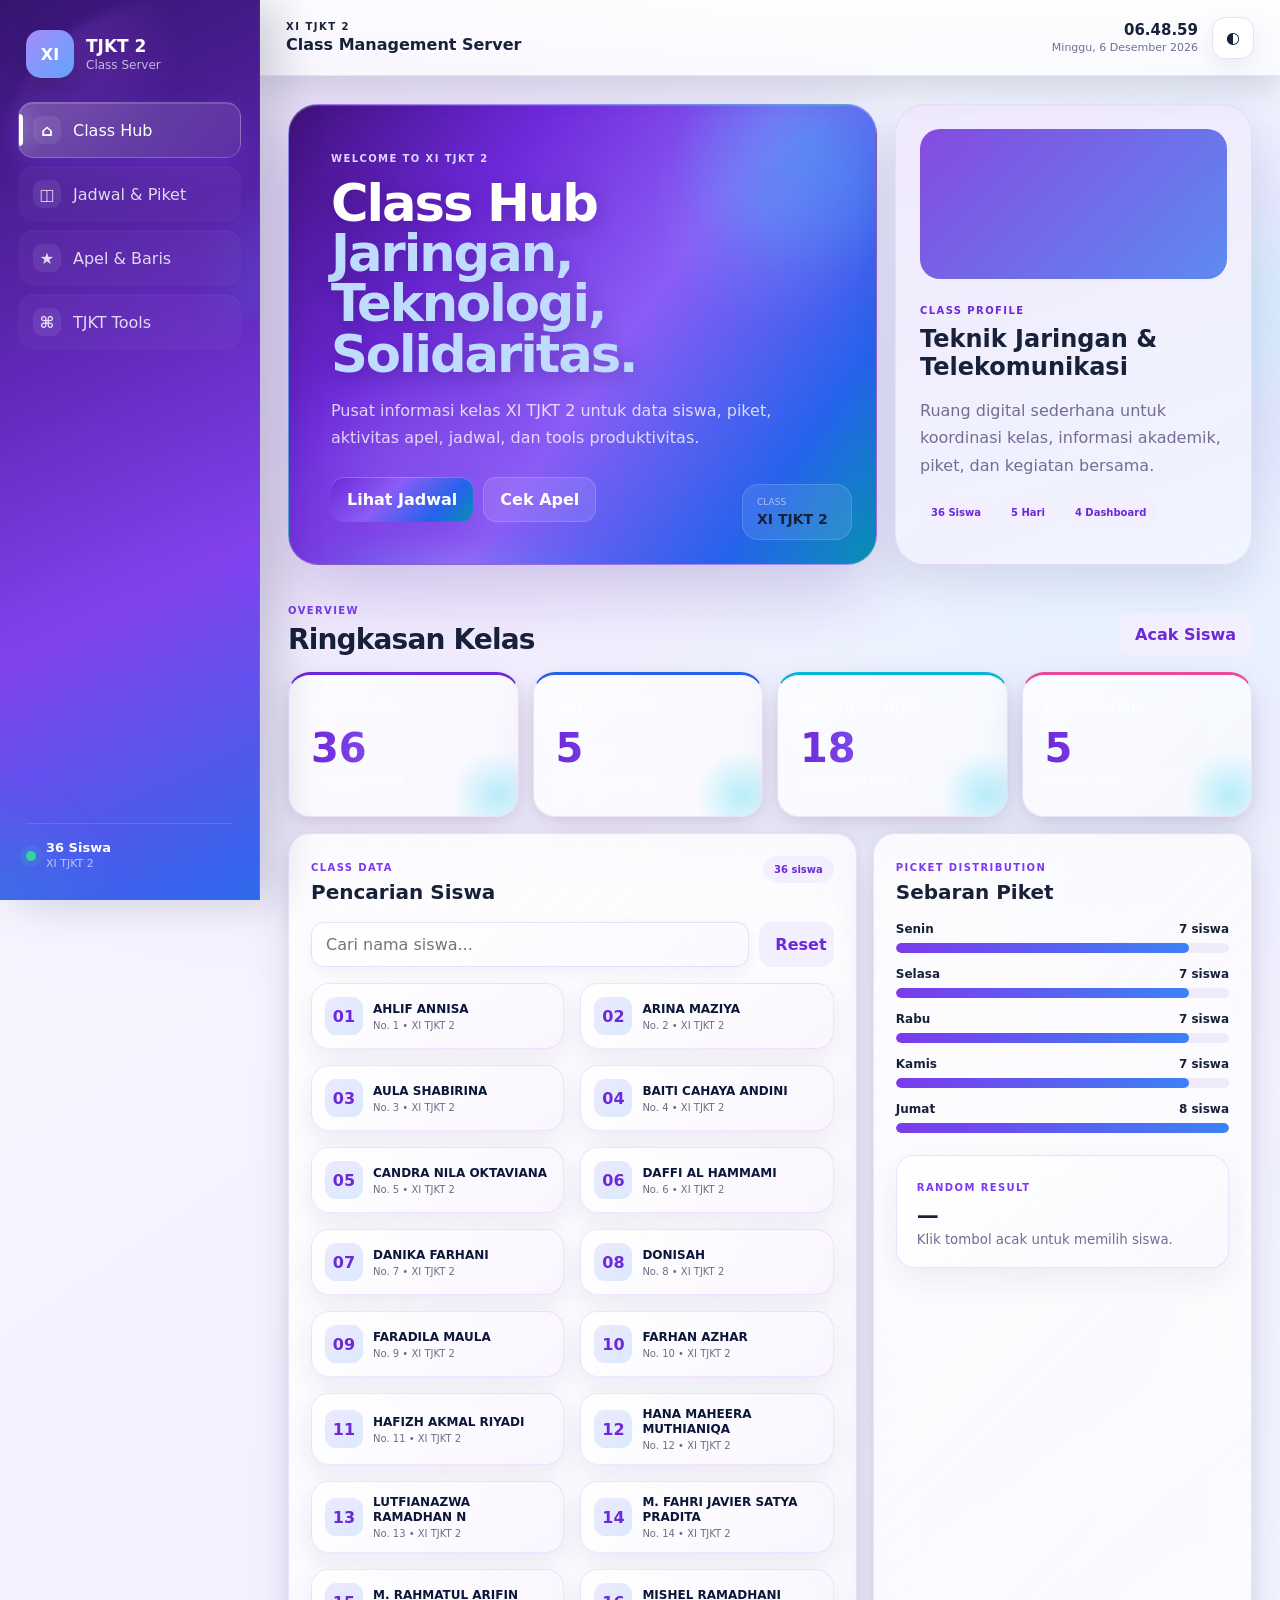
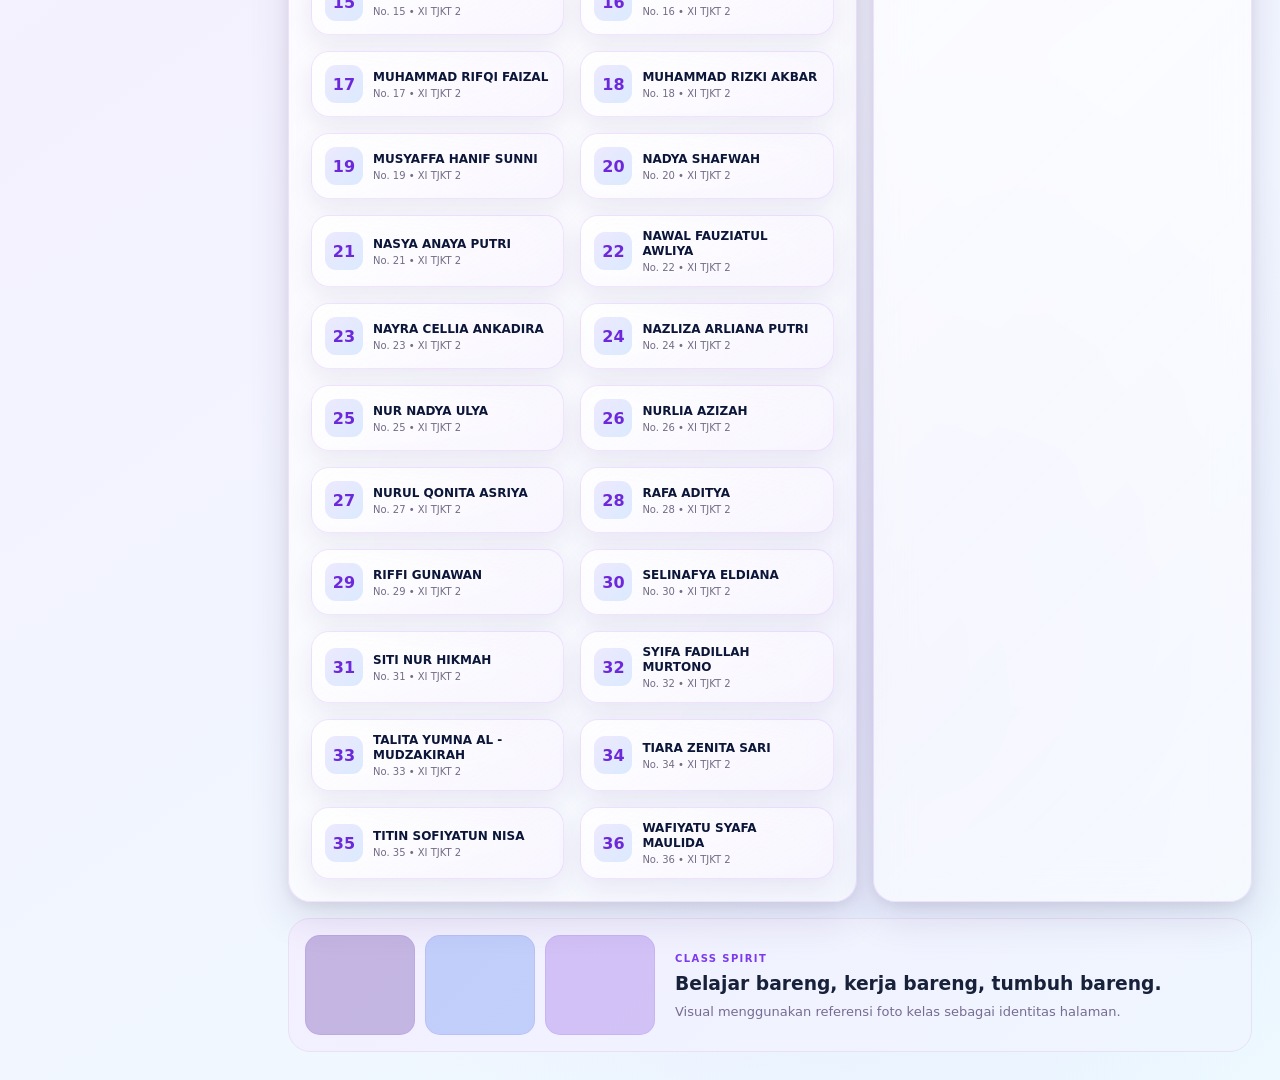
==== commit 82567761: "Upgrade XI TJKT 2 purple deep blue cyan premium V4" ====
--- a/index.html
+++ b/index.html
@@ -8,6 +8,7 @@
   <link rel="stylesheet" href="style.css">
 <link rel="stylesheet" href="style-v2.css">
 <link rel="stylesheet" href="style-v3.css">
+<link rel="stylesheet" href="style-v4.css">
 </head>
 <body>
 
--- a/style-v4.css
+++ b/style-v4.css
@@ -0,0 +1,1220 @@
+/* =========================================================
+   XI TJKT 2 — PURPLE / DEEP BLUE / CYAN PREMIUM V4
+   50% PURPLE • 25% DEEP BLUE • 25% CYAN
+   Visual-only layer — JavaScript untouched
+   ========================================================= */
+
+:root{
+  --v4-purple:#7c3aed;
+  --v4-purple-2:#9333ea;
+  --v4-purple-3:#a855f7;
+  --v4-purple-soft:rgba(124,58,237,.16);
+
+  --v4-blue:#0b1638;
+  --v4-blue-2:#101f4d;
+  --v4-blue-3:#16285f;
+
+  --v4-cyan:#22d3ee;
+  --v4-cyan-2:#06b6d4;
+  --v4-cyan-soft:rgba(34,211,238,.16);
+
+  --v4-white:#f8fbff;
+  --v4-text:#18213a;
+  --v4-muted:#68728b;
+
+  --v4-glass:rgba(255,255,255,.74);
+  --v4-glass-strong:rgba(255,255,255,.88);
+  --v4-line:rgba(124,58,237,.14);
+
+  --v4-shadow:
+    0 16px 40px rgba(38,18,82,.12),
+    0 4px 14px rgba(15,23,42,.07);
+
+  --v4-shadow-hover:
+    0 22px 55px rgba(64,31,143,.20),
+    0 8px 24px rgba(8,20,54,.10);
+
+  --v4-radius:22px;
+  --v4-radius-sm:15px;
+}
+
+/* =========================================================
+   GLOBAL
+   ========================================================= */
+
+html{
+  scroll-behavior:smooth;
+}
+
+body{
+  position:relative;
+  overflow-x:hidden;
+  background:
+    radial-gradient(circle at 15% 10%, rgba(147,51,234,.11), transparent 28%),
+    radial-gradient(circle at 88% 18%, rgba(34,211,238,.08), transparent 24%),
+    radial-gradient(circle at 70% 85%, rgba(124,58,237,.08), transparent 26%),
+    linear-gradient(145deg,#f8faff 0%,#f4f1ff 48%,#eefbff 100%);
+  color:var(--v4-text);
+}
+
+body::before{
+  content:"";
+  position:fixed;
+  inset:0;
+  pointer-events:none;
+  z-index:-2;
+  background-image:
+    linear-gradient(rgba(124,58,237,.025) 1px, transparent 1px),
+    linear-gradient(90deg, rgba(34,211,238,.025) 1px, transparent 1px);
+  background-size:42px 42px;
+  mask-image:linear-gradient(to bottom,rgba(0,0,0,.8),transparent 82%);
+}
+
+body::after{
+  content:"";
+  position:fixed;
+  width:460px;
+  height:460px;
+  right:-170px;
+  top:80px;
+  border-radius:50%;
+  background:
+    radial-gradient(circle,
+      rgba(34,211,238,.14) 0%,
+      rgba(124,58,237,.06) 38%,
+      transparent 72%);
+  filter:blur(12px);
+  pointer-events:none;
+  z-index:-1;
+}
+
+/* =========================================================
+   SIDEBAR
+   ========================================================= */
+
+.sidebar{
+  background:
+    linear-gradient(165deg,
+      rgba(11,22,56,.98) 0%,
+      rgba(22,40,95,.97) 54%,
+      rgba(79,31,135,.95) 100%);
+  border-right:1px solid rgba(255,255,255,.09);
+  box-shadow:
+    18px 0 42px rgba(9,17,44,.18);
+}
+
+.sidebar::before{
+  content:"";
+  position:absolute;
+  inset:0;
+  background:
+    radial-gradient(circle at 18% 15%, rgba(168,85,247,.22), transparent 30%),
+    radial-gradient(circle at 88% 82%, rgba(34,211,238,.14), transparent 26%);
+  pointer-events:none;
+}
+
+.sidebar > *{
+  position:relative;
+  z-index:1;
+}
+
+.nav-btn{
+  position:relative;
+  border:1px solid transparent;
+  color:rgba(255,255,255,.76);
+  background:rgba(255,255,255,.035);
+  backdrop-filter:blur(12px);
+  -webkit-backdrop-filter:blur(12px);
+  transition:
+    transform .22s ease,
+    background .22s ease,
+    border-color .22s ease,
+    box-shadow .22s ease,
+    color .22s ease;
+}
+
+.nav-btn:hover{
+  transform:translateX(4px);
+  color:#fff;
+  background:
+    linear-gradient(100deg,
+      rgba(124,58,237,.30),
+      rgba(34,211,238,.12));
+  border-color:rgba(255,255,255,.09);
+  box-shadow:
+    0 10px 24px rgba(5,15,43,.20);
+}
+
+.nav-btn.active{
+  color:#fff;
+  background:
+    linear-gradient(100deg,
+      rgba(124,58,237,.90),
+      rgba(147,51,234,.78));
+  border-color:rgba(168,85,247,.52);
+  box-shadow:
+    0 12px 28px rgba(124,58,237,.30),
+    inset 0 1px 0 rgba(255,255,255,.16);
+}
+
+.nav-btn.active::after{
+  content:"";
+  position:absolute;
+  right:9px;
+  top:50%;
+  width:6px;
+  height:6px;
+  border-radius:50%;
+  background:var(--v4-cyan);
+  box-shadow:0 0 14px rgba(34,211,238,.95);
+  transform:translateY(-50%);
+}
+
+/* =========================================================
+   TOPBAR
+   ========================================================= */
+
+.topbar,
+.mobile-top{
+  background:
+    linear-gradient(
+      100deg,
+      rgba(11,22,56,.97),
+      rgba(22,40,95,.94) 58%,
+      rgba(79,31,135,.92)
+    );
+  border-bottom:1px solid rgba(255,255,255,.10);
+  box-shadow:0 12px 32px rgba(8,16,40,.14);
+  backdrop-filter:blur(18px);
+  -webkit-backdrop-filter:blur(18px);
+}
+
+.topbar *,
+.mobile-top *{
+  color:inherit;
+}
+
+#clock,
+#date{
+  text-shadow:0 0 15px rgba(34,211,238,.16);
+}
+
+/* =========================================================
+   MAIN CONTENT
+   ========================================================= */
+
+.main{
+  position:relative;
+}
+
+/* =========================================================
+   HERO
+   ========================================================= */
+
+.hero,
+.hero-card{
+  position:relative;
+  overflow:hidden;
+  border:1px solid rgba(124,58,237,.18);
+  background:
+    linear-gradient(135deg,
+      rgba(124,58,237,.96) 0%,
+      rgba(147,51,234,.89) 52%,
+      rgba(11,22,56,.93) 100%);
+  box-shadow:
+    0 24px 70px rgba(73,31,146,.22),
+    inset 0 1px 0 rgba(255,255,255,.16);
+}
+
+.hero::before,
+.hero-card::before{
+  content:"";
+  position:absolute;
+  width:280px;
+  height:280px;
+  right:-70px;
+  top:-100px;
+  border-radius:50%;
+  background:radial-gradient(circle,
+    rgba(34,211,238,.32),
+    transparent 68%);
+  filter:blur(4px);
+}
+
+.hero::after,
+.hero-card::after{
+  content:"";
+  position:absolute;
+  left:0;
+  right:0;
+  bottom:0;
+  height:3px;
+  background:
+    linear-gradient(90deg,
+      transparent,
+      var(--v4-cyan),
+      rgba(255,255,255,.9),
+      var(--v4-cyan),
+      transparent);
+  opacity:.74;
+  box-shadow:0 0 18px rgba(34,211,238,.55);
+}
+
+.hero h1,
+.hero-card h1{
+  position:relative;
+  z-index:2;
+  text-shadow:
+    0 4px 20px rgba(18,8,47,.25);
+}
+
+.hero p,
+.hero-card p{
+  position:relative;
+  z-index:2;
+}
+
+/* =========================================================
+   GLASS PANELS
+   ========================================================= */
+
+.panel,
+.card,
+.stat-card,
+.info-card,
+.tool-card,
+.schedule-card,
+.apel-person-card,
+.apel-control-panel,
+.timeline-panel,
+.apel-arrow-card{
+  position:relative;
+  overflow:hidden;
+  border:1px solid rgba(124,58,237,.14);
+  background:
+    linear-gradient(
+      145deg,
+      rgba(255,255,255,.90),
+      rgba(248,248,255,.68)
+    );
+  box-shadow:var(--v4-shadow);
+  backdrop-filter:blur(18px);
+  -webkit-backdrop-filter:blur(18px);
+  transition:
+    transform .24s ease,
+    box-shadow .24s ease,
+    border-color .24s ease,
+    background .24s ease;
+}
+
+.panel::before,
+.card::before,
+.stat-card::before,
+.info-card::before,
+.tool-card::before,
+.schedule-card::before,
+.apel-person-card::before,
+.apel-control-panel::before,
+.timeline-panel::before{
+  content:"";
+  position:absolute;
+  inset:0;
+  pointer-events:none;
+  background:
+    linear-gradient(
+      120deg,
+      rgba(255,255,255,.34),
+      transparent 28%,
+      transparent 72%,
+      rgba(34,211,238,.035)
+    );
+}
+
+.panel:hover,
+.card:hover,
+.stat-card:hover,
+.info-card:hover,
+.tool-card:hover,
+.schedule-card:hover,
+.apel-person-card:hover,
+.apel-control-panel:hover,
+.timeline-panel:hover{
+  transform:translateY(-4px);
+  border-color:rgba(124,58,237,.24);
+  box-shadow:var(--v4-shadow-hover);
+}
+
+/* =========================================================
+   STAT CARDS
+   ========================================================= */
+
+.stat-card{
+  isolation:isolate;
+}
+
+.stat-card:nth-child(3n+1){
+  background:
+    linear-gradient(145deg,
+      rgba(124,58,237,.18),
+      rgba(255,255,255,.82) 62%);
+  border-color:rgba(124,58,237,.22);
+}
+
+.stat-card:nth-child(3n+2){
+  background:
+    linear-gradient(145deg,
+      rgba(34,211,238,.15),
+      rgba(255,255,255,.84) 64%);
+  border-color:rgba(34,211,238,.22);
+}
+
+.stat-card:nth-child(3n){
+  background:
+    linear-gradient(145deg,
+      rgba(11,22,56,.13),
+      rgba(255,255,255,.86) 64%);
+  border-color:rgba(30,41,90,.15);
+}
+
+.stat-card::after{
+  content:"";
+  position:absolute;
+  width:90px;
+  height:90px;
+  right:-24px;
+  bottom:-24px;
+  border-radius:50%;
+  background:
+    radial-gradient(circle,
+      rgba(34,211,238,.30),
+      transparent 70%);
+  filter:blur(2px);
+}
+
+.stat-card strong{
+  position:relative;
+  z-index:1;
+  color:var(--v4-purple);
+}
+
+.stat-card small,
+.stat-card span{
+  position:relative;
+  z-index:1;
+}
+
+/* =========================================================
+   TITLES
+   ========================================================= */
+
+.section-title,
+.panel-title,
+.card-title{
+  color:var(--v4-blue);
+}
+
+.section-title::after,
+.panel-title::after,
+.card-title::after{
+  content:"";
+  display:block;
+  width:58px;
+  height:3px;
+  margin-top:7px;
+  border-radius:999px;
+  background:
+    linear-gradient(90deg,
+      var(--v4-purple),
+      var(--v4-cyan));
+  box-shadow:0 0 10px rgba(34,211,238,.28);
+}
+
+/* =========================================================
+   BUTTONS
+   ========================================================= */
+
+button,
+.btn,
+.action-btn{
+  position:relative;
+  overflow:hidden;
+  border:1px solid rgba(124,58,237,.16);
+  transition:
+    transform .2s ease,
+    box-shadow .2s ease,
+    filter .2s ease,
+    border-color .2s ease;
+}
+
+button::after,
+.btn::after,
+.action-btn::after{
+  content:"";
+  position:absolute;
+  left:-120%;
+  top:0;
+  width:85%;
+  height:100%;
+  background:
+    linear-gradient(
+      90deg,
+      transparent,
+      rgba(255,255,255,.32),
+      transparent
+    );
+  transform:skewX(-18deg);
+  transition:left .5s ease;
+}
+
+button:hover::after,
+.btn:hover::after,
+.action-btn:hover::after{
+  left:140%;
+}
+
+button:hover,
+.btn:hover,
+.action-btn:hover{
+  transform:translateY(-2px);
+  box-shadow:
+    0 12px 26px rgba(74,34,150,.16);
+}
+
+button:active,
+.btn:active,
+.action-btn:active{
+  transform:translateY(0);
+}
+
+/* primary */
+.btn-primary,
+button.primary,
+#generateRotation{
+  color:#fff;
+  background:
+    linear-gradient(
+      135deg,
+      var(--v4-purple),
+      var(--v4-purple-2)
+    );
+  border-color:rgba(168,85,247,.38);
+  box-shadow:
+    0 10px 26px rgba(124,58,237,.28);
+}
+
+/* cyan interaction */
+#nextRotation,
+#randomStudent,
+#checkIp,
+#calculateSubnet{
+  color:#06283a;
+  background:
+    linear-gradient(
+      135deg,
+      #67e8f9,
+      var(--v4-cyan)
+    );
+  border-color:rgba(34,211,238,.40);
+  box-shadow:
+    0 9px 22px rgba(6,182,212,.18);
+}
+
+/* reset / secondary */
+#resetRotation,
+.btn-secondary{
+  color:var(--v4-purple);
+  background:rgba(124,58,237,.07);
+  border-color:rgba(124,58,237,.20);
+}
+
+/* =========================================================
+   INPUT / SELECT
+   ========================================================= */
+
+input,
+select,
+textarea{
+  border:1px solid rgba(124,58,237,.15) !important;
+  background:
+    linear-gradient(
+      140deg,
+      rgba(255,255,255,.86),
+      rgba(246,248,255,.70)
+    ) !important;
+  color:var(--v4-text);
+  box-shadow:
+    inset 0 1px 0 rgba(255,255,255,.85),
+    0 5px 15px rgba(49,27,94,.05);
+  transition:
+    border-color .2s ease,
+    box-shadow .2s ease,
+    transform .2s ease;
+}
+
+input:focus,
+select:focus,
+textarea:focus{
+  outline:none;
+  border-color:rgba(34,211,238,.56) !important;
+  box-shadow:
+    0 0 0 3px rgba(34,211,238,.10),
+    0 9px 25px rgba(19,43,79,.08);
+}
+
+/* =========================================================
+   BADGES / CHIPS
+   ========================================================= */
+
+.badge,
+.chip,
+.tag,
+.day-pill{
+  border:1px solid rgba(124,58,237,.15);
+  background:
+    linear-gradient(
+      135deg,
+      rgba(124,58,237,.12),
+      rgba(34,211,238,.08)
+    );
+  color:var(--v4-purple);
+  box-shadow:
+    inset 0 1px 0 rgba(255,255,255,.65);
+}
+
+.status,
+.online,
+.active{
+  box-shadow:
+    0 0 12px rgba(34,211,238,.18);
+}
+
+/* =========================================================
+   STUDENT GRID
+   ========================================================= */
+
+.student-grid{
+  gap:16px;
+}
+
+.student-card,
+.student-item{
+  position:relative;
+  overflow:hidden;
+  border:1px solid rgba(124,58,237,.13);
+  background:
+    linear-gradient(
+      145deg,
+      rgba(255,255,255,.90),
+      rgba(245,243,255,.75)
+    );
+  box-shadow:0 10px 26px rgba(54,27,98,.08);
+  transition:
+    transform .22s ease,
+    border-color .22s ease,
+    box-shadow .22s ease;
+}
+
+.student-card::before,
+.student-item::before{
+  content:"";
+  position:absolute;
+  width:85px;
+  height:85px;
+  right:-28px;
+  top:-28px;
+  border-radius:50%;
+  background:
+    radial-gradient(circle,
+      rgba(34,211,238,.20),
+      transparent 70%);
+}
+
+.student-card:hover,
+.student-item:hover{
+  transform:translateY(-5px) scale(1.01);
+  border-color:rgba(34,211,238,.36);
+  box-shadow:
+    0 16px 36px rgba(72,31,143,.13),
+    0 0 22px rgba(34,211,238,.07);
+}
+
+.student-card strong,
+.student-item strong{
+  color:var(--v4-blue);
+}
+
+/* =========================================================
+   SCHEDULE
+   ========================================================= */
+
+.schedule-grid{
+  gap:16px;
+}
+
+.schedule-card{
+  background:
+    linear-gradient(
+      145deg,
+      rgba(124,58,237,.08),
+      rgba(255,255,255,.86)
+    );
+}
+
+.schedule-card:hover{
+  background:
+    linear-gradient(
+      145deg,
+      rgba(124,58,237,.13),
+      rgba(34,211,238,.06),
+      rgba(255,255,255,.88)
+    );
+}
+
+.schedule-card .subject,
+.schedule-card li{
+  border-bottom:1px solid rgba(124,58,237,.08);
+}
+
+.schedule-card .subject:last-child,
+.schedule-card li:last-child{
+  border-bottom:none;
+}
+
+.schedule-card b,
+.schedule-card strong{
+  color:var(--v4-purple);
+}
+
+/* =========================================================
+   DUTY / PIKET
+   ========================================================= */
+
+.duty-list{
+  gap:10px;
+}
+
+.duty-list > *,
+.duty-item{
+  border:1px solid rgba(124,58,237,.10);
+  background:
+    linear-gradient(
+      100deg,
+      rgba(124,58,237,.06),
+      rgba(34,211,238,.045)
+    );
+  transition:
+    transform .2s ease,
+    border-color .2s ease,
+    background .2s ease;
+}
+
+.duty-list > *:hover,
+.duty-item:hover{
+  transform:translateX(3px);
+  border-color:rgba(34,211,238,.24);
+  background:
+    linear-gradient(
+      100deg,
+      rgba(124,58,237,.10),
+      rgba(34,211,238,.08)
+    );
+}
+
+/* =========================================================
+   APEL / BARIS
+   ========================================================= */
+
+.apel-hero{
+  position:relative;
+  overflow:hidden;
+  border:1px solid rgba(124,58,237,.20);
+  background:
+    linear-gradient(
+      135deg,
+      rgba(11,22,56,.98),
+      rgba(42,22,91,.98) 54%,
+      rgba(88,39,145,.94)
+    );
+  box-shadow:
+    0 22px 58px rgba(19,16,54,.20);
+}
+
+.apel-hero::before{
+  content:"";
+  position:absolute;
+  width:330px;
+  height:330px;
+  right:-100px;
+  top:-100px;
+  border-radius:50%;
+  background:
+    radial-gradient(circle,
+      rgba(34,211,238,.28),
+      transparent 68%);
+}
+
+.apel-hero::after{
+  content:"";
+  position:absolute;
+  left:0;
+  right:0;
+  bottom:0;
+  height:2px;
+  background:
+    linear-gradient(
+      90deg,
+      transparent,
+      var(--v4-cyan),
+      transparent
+    );
+  box-shadow:0 0 16px rgba(34,211,238,.60);
+}
+
+.today-card{
+  border-color:rgba(124,58,237,.30) !important;
+  background:
+    linear-gradient(
+      145deg,
+      rgba(124,58,237,.18),
+      rgba(255,255,255,.84)
+    ) !important;
+}
+
+.next-card{
+  border-color:rgba(34,211,238,.30) !important;
+  background:
+    linear-gradient(
+      145deg,
+      rgba(34,211,238,.14),
+      rgba(255,255,255,.86)
+    ) !important;
+}
+
+.featured-member{
+  position:relative;
+  z-index:2;
+}
+
+.featured-member span{
+  display:grid;
+  place-items:center;
+  width:42px;
+  height:42px;
+  border-radius:14px;
+  color:#fff;
+  background:
+    linear-gradient(
+      135deg,
+      var(--v4-purple),
+      var(--v4-purple-2)
+    );
+  box-shadow:
+    0 8px 20px rgba(124,58,237,.26);
+}
+
+.next-card .featured-member span{
+  color:#06283a;
+  background:
+    linear-gradient(
+      135deg,
+      #67e8f9,
+      var(--v4-cyan)
+    );
+  box-shadow:
+    0 8px 20px rgba(6,182,212,.20);
+}
+
+/* =========================================================
+   ROTATION
+   ========================================================= */
+
+.seq-chip{
+  position:relative;
+  border:1px solid rgba(124,58,237,.10);
+  background:
+    linear-gradient(
+      135deg,
+      rgba(124,58,237,.06),
+      rgba(255,255,255,.70)
+    );
+  transition:
+    transform .2s ease,
+    border-color .2s ease,
+    box-shadow .2s ease;
+}
+
+.seq-chip:hover{
+  transform:translateY(-3px);
+  border-color:rgba(34,211,238,.28);
+  box-shadow:
+    0 10px 22px rgba(54,27,98,.08);
+}
+
+.seq-chip.active-pair{
+  border-color:rgba(34,211,238,.50);
+  background:
+    linear-gradient(
+      135deg,
+      rgba(124,58,237,.14),
+      rgba(34,211,238,.11)
+    );
+  box-shadow:
+    0 0 0 1px rgba(34,211,238,.08),
+    0 10px 25px rgba(72,31,143,.11);
+}
+
+.seq-chip b{
+  color:var(--v4-purple);
+}
+
+.seq-chip.active-pair b{
+  color:var(--v4-cyan-2);
+}
+
+/* =========================================================
+   TOOLS
+   ========================================================= */
+
+.tools-grid{
+  gap:18px;
+}
+
+.tool-card{
+  background:
+    linear-gradient(
+      145deg,
+      rgba(255,255,255,.88),
+      rgba(247,243,255,.78)
+    );
+}
+
+.tool-card:hover{
+  border-color:rgba(124,58,237,.25);
+}
+
+.tool-card .icon,
+.tool-icon{
+  border:1px solid rgba(34,211,238,.22);
+  background:
+    linear-gradient(
+      135deg,
+      rgba(124,58,237,.14),
+      rgba(34,211,238,.12)
+    );
+  color:var(--v4-purple);
+  box-shadow:
+    inset 0 1px 0 rgba(255,255,255,.8),
+    0 8px 20px rgba(72,31,143,.08);
+}
+
+/* =========================================================
+   TABLE
+   ========================================================= */
+
+table{
+  border-collapse:separate;
+  border-spacing:0;
+  overflow:hidden;
+  border:1px solid rgba(124,58,237,.11);
+  border-radius:18px;
+  background:rgba(255,255,255,.68);
+  box-shadow:0 12px 30px rgba(45,24,89,.07);
+}
+
+th{
+  color:#fff !important;
+  background:
+    linear-gradient(
+      135deg,
+      var(--v4-purple),
+      var(--v4-blue-2)
+    );
+}
+
+td{
+  border-color:rgba(124,58,237,.08) !important;
+}
+
+tbody tr{
+  transition:background .18s ease;
+}
+
+tbody tr:hover{
+  background:
+    linear-gradient(
+      90deg,
+      rgba(124,58,237,.055),
+      rgba(34,211,238,.045)
+    );
+}
+
+/* =========================================================
+   QUOTE / HIGHLIGHT
+   ========================================================= */
+
+.quote,
+.quote-box,
+.highlight{
+  position:relative;
+  overflow:hidden;
+  border:1px solid rgba(34,211,238,.14);
+  background:
+    linear-gradient(
+      135deg,
+      rgba(11,22,56,.94),
+      rgba(45,22,88,.94)
+    );
+  color:#eefcff;
+  box-shadow:
+    0 18px 40px rgba(13,18,46,.16);
+}
+
+.quote::after,
+.quote-box::after,
+.highlight::after{
+  content:"";
+  position:absolute;
+  width:180px;
+  height:180px;
+  right:-70px;
+  bottom:-80px;
+  border-radius:50%;
+  background:
+    radial-gradient(circle,
+      rgba(34,211,238,.22),
+      transparent 70%);
+}
+
+/* =========================================================
+   SEARCH / RANDOM / INTERACTIVE AREAS
+   ========================================================= */
+
+.search-box,
+.random-box,
+.interactive-panel{
+  border:1px solid rgba(124,58,237,.13);
+  background:
+    linear-gradient(
+      140deg,
+      rgba(255,255,255,.84),
+      rgba(246,248,255,.72)
+    );
+  box-shadow:
+    0 12px 30px rgba(47,25,94,.07);
+  backdrop-filter:blur(14px);
+}
+
+/* =========================================================
+   SCROLLBAR
+   ========================================================= */
+
+::-webkit-scrollbar{
+  width:10px;
+  height:10px;
+}
+
+::-webkit-scrollbar-track{
+  background:#09132f;
+}
+
+::-webkit-scrollbar-thumb{
+  border:2px solid #09132f;
+  border-radius:999px;
+  background:
+    linear-gradient(
+      180deg,
+      var(--v4-purple),
+      var(--v4-cyan)
+    );
+}
+
+::-webkit-scrollbar-thumb:hover{
+  background:
+    linear-gradient(
+      180deg,
+      var(--v4-purple-2),
+      #67e8f9
+    );
+}
+
+/* =========================================================
+   DARK MODE
+   ========================================================= */
+
+body.dark,
+body.dark-mode,
+.dark{
+  --v4-glass:rgba(13,20,47,.72);
+  --v4-glass-strong:rgba(15,24,55,.86);
+  --v4-line:rgba(168,85,247,.18);
+  --v4-text:#edf2ff;
+  --v4-muted:#aab5cf;
+
+  background:
+    radial-gradient(circle at 16% 10%, rgba(124,58,237,.17), transparent 28%),
+    radial-gradient(circle at 82% 16%, rgba(34,211,238,.10), transparent 24%),
+    linear-gradient(
+      145deg,
+      #070d20 0%,
+      #0b1430 52%,
+      #10122f 100%
+    );
+}
+
+body.dark .panel,
+body.dark .card,
+body.dark .stat-card,
+body.dark .info-card,
+body.dark .tool-card,
+body.dark .schedule-card,
+body.dark .student-card,
+body.dark .student-item,
+body.dark .apel-person-card,
+body.dark .apel-control-panel,
+body.dark .timeline-panel,
+body.dark .search-box,
+body.dark .random-box,
+body.dark .interactive-panel{
+  background:
+    linear-gradient(
+      145deg,
+      rgba(19,28,61,.80),
+      rgba(20,14,47,.68)
+    );
+  border-color:rgba(168,85,247,.17);
+  box-shadow:
+    0 18px 42px rgba(0,0,0,.28);
+}
+
+body.dark .section-title,
+body.dark .panel-title,
+body.dark .card-title,
+body.dark .student-card strong,
+body.dark .student-item strong{
+  color:#f3efff;
+}
+
+body.dark input,
+body.dark select,
+body.dark textarea{
+  background:
+    linear-gradient(
+      145deg,
+      rgba(11,22,56,.84),
+      rgba(20,15,47,.76)
+    ) !important;
+  color:#eef5ff;
+  border-color:rgba(168,85,247,.17) !important;
+}
+
+body.dark table{
+  background:rgba(9,18,43,.76);
+  border-color:rgba(168,85,247,.16);
+}
+
+/* =========================================================
+   MICRO ANIMATION
+   ========================================================= */
+
+@keyframes v4Float{
+  0%,100%{
+    transform:translateY(0);
+  }
+  50%{
+    transform:translateY(-3px);
+  }
+}
+
+@keyframes v4Pulse{
+  0%,100%{
+    opacity:.70;
+    box-shadow:0 0 10px rgba(34,211,238,.18);
+  }
+  50%{
+    opacity:1;
+    box-shadow:0 0 19px rgba(34,211,238,.34);
+  }
+}
+
+.topbar .status,
+.mobile-top .status{
+  animation:v4Pulse 2.8s ease-in-out infinite;
+}
+
+.apel-arrow-card{
+  animation:v4Float 4s ease-in-out infinite;
+}
+
+/* =========================================================
+   MOBILE
+   ========================================================= */
+
+@media (max-width:820px){
+  body::before{
+    background-size:30px 30px;
+  }
+
+  .panel,
+  .card,
+  .stat-card,
+  .info-card,
+  .tool-card,
+  .schedule-card,
+  .apel-person-card,
+  .apel-control-panel,
+  .timeline-panel{
+    border-radius:18px;
+  }
+
+  .hero,
+  .hero-card,
+  .apel-hero{
+    border-radius:20px;
+  }
+}
+
+@media (max-width:560px){
+  .nav-btn:hover{
+    transform:none;
+  }
+
+  .panel:hover,
+  .card:hover,
+  .stat-card:hover,
+  .info-card:hover,
+  .tool-card:hover,
+  .schedule-card:hover,
+  .apel-person-card:hover,
+  .apel-control-panel:hover,
+  .timeline-panel:hover{
+    transform:none;
+  }
+
+  .student-card:hover,
+  .student-item:hover{
+    transform:none;
+  }
+
+  .apel-arrow-card{
+    animation:none;
+  }
+}
+
+/* =========================================================
+   ACCESSIBILITY
+   ========================================================= */
+
+@media (prefers-reduced-motion:reduce){
+  html{
+    scroll-behavior:auto;
+  }
+
+  *,
+  *::before,
+  *::after{
+    animation-duration:.001ms !important;
+    animation-iteration-count:1 !important;
+    transition-duration:.001ms !important;
+    scroll-behavior:auto !important;
+  }
+}
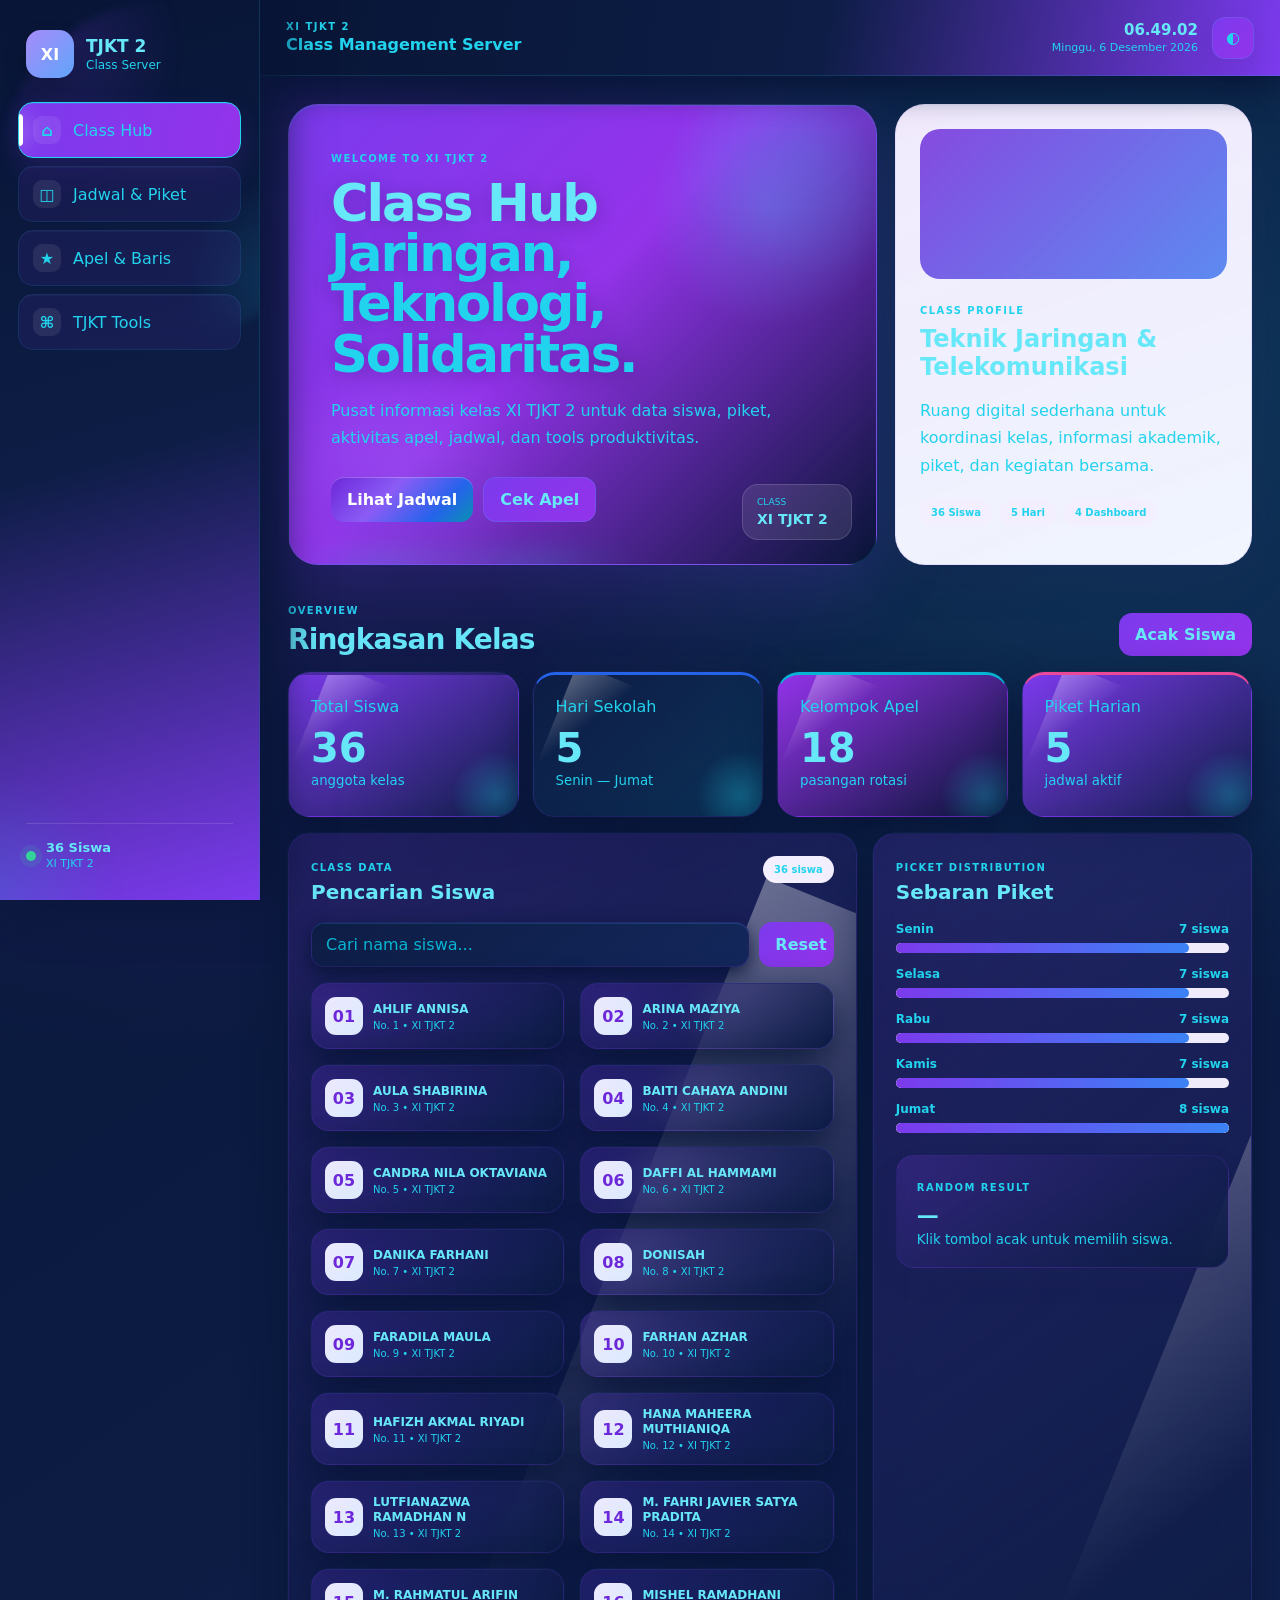
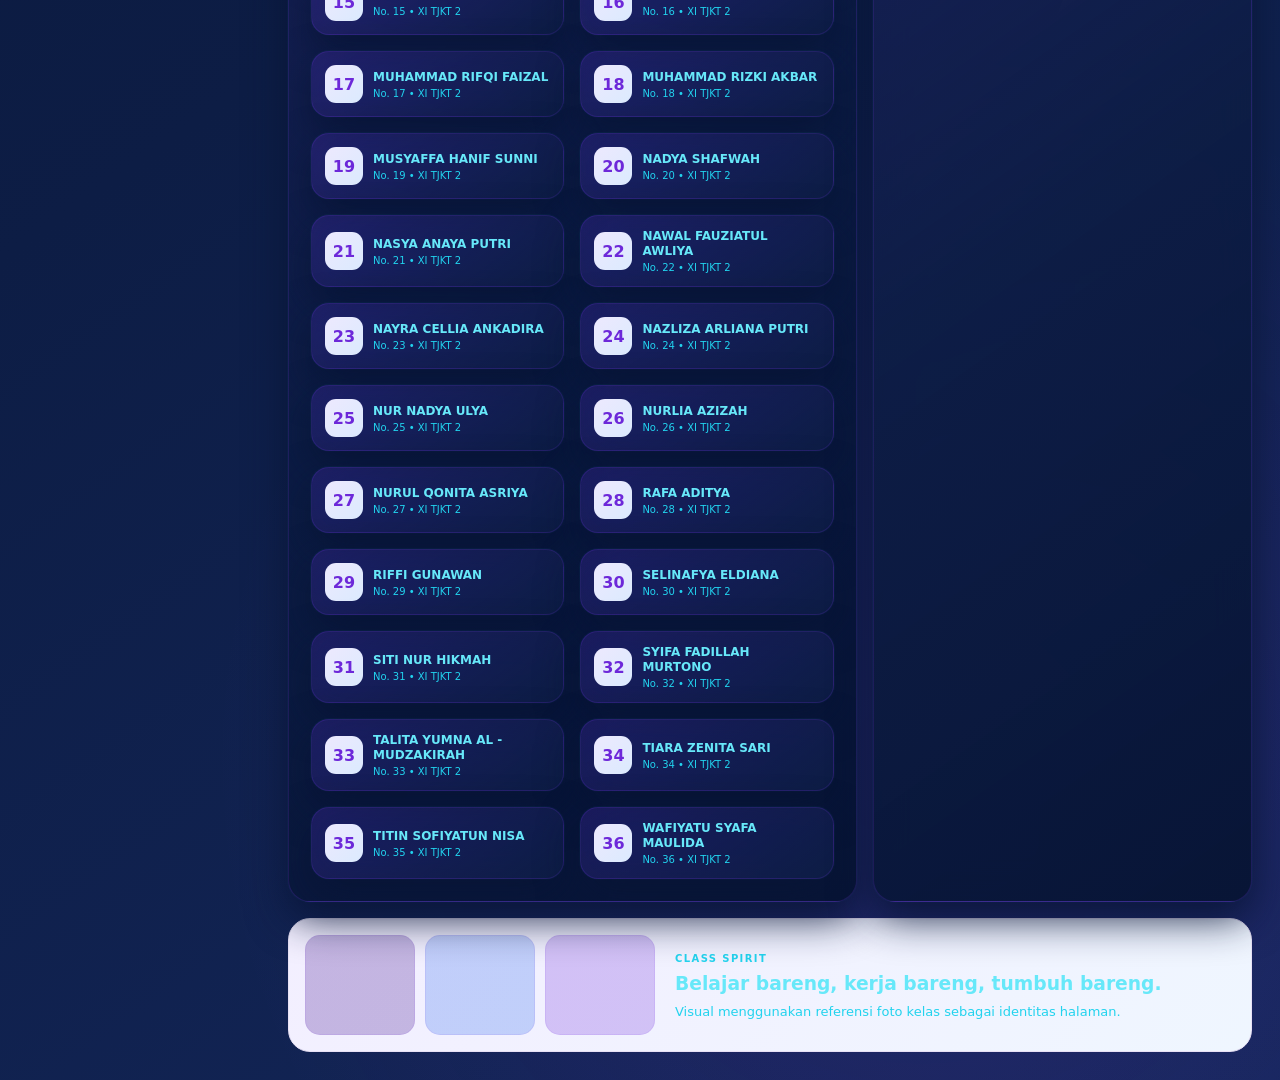
==== commit 32d1c6f6: "Add XI TJKT 2 tricolor premium V5 theme" ====
--- a/index.html
+++ b/index.html
@@ -9,6 +9,7 @@
 <link rel="stylesheet" href="style-v2.css">
 <link rel="stylesheet" href="style-v3.css">
 <link rel="stylesheet" href="style-v4.css">
+<link rel="stylesheet" href="style-v5.css">
 </head>
 <body>
 
--- a/style-v5.css
+++ b/style-v5.css
@@ -0,0 +1,813 @@
+/* =========================================================
+   XI TJKT 2 — TRICOLOR PREMIUM V5
+   ONLY: PURPLE • DEEP BLUE • CYAN
+   ========================================================= */
+
+:root{
+  --p:#7c3aed;
+  --p2:#9333ea;
+  --p3:#a855f7;
+
+  --b:#081536;
+  --b2:#0d1d45;
+  --b3:#14275b;
+
+  --c:#22d3ee;
+  --c2:#06b6d4;
+  --c3:#67e8f9;
+
+  --p-a:rgba(124,58,237,.18);
+  --p2-a:rgba(147,51,234,.14);
+  --c-a:rgba(34,211,238,.16);
+  --c2-a:rgba(6,182,212,.12);
+  --b-a:rgba(8,21,54,.92);
+}
+
+/* =========================================================
+   GLOBAL
+   ========================================================= */
+
+html,
+body{
+  background:
+    radial-gradient(circle at 12% 10%,var(--p-a),transparent 30%),
+    radial-gradient(circle at 88% 14%,var(--c-a),transparent 26%),
+    radial-gradient(circle at 72% 88%,var(--p2-a),transparent 28%),
+    linear-gradient(145deg,var(--b),var(--b2) 52%,var(--b3));
+  color:var(--c) !important;
+}
+
+body::before{
+  background-image:
+    linear-gradient(var(--p-a) 1px,transparent 1px),
+    linear-gradient(90deg,var(--c-a) 1px,transparent 1px);
+}
+
+body::after{
+  background:
+    radial-gradient(circle,var(--c-a),var(--p-a) 38%,transparent 72%);
+}
+
+/* =========================================================
+   TEXT
+   ========================================================= */
+
+p,
+span,
+small,
+label,
+li,
+td,
+dd{
+  color:var(--c) !important;
+}
+
+h1,
+h2,
+h3,
+h4,
+h5,
+h6,
+strong,
+b{
+  color:var(--c3) !important;
+}
+
+.section-title,
+.panel-title,
+.card-title,
+.hero h1,
+.hero-card h1{
+  color:var(--c3) !important;
+}
+
+/* =========================================================
+   SIDEBAR
+   ========================================================= */
+
+.sidebar{
+  background:
+    linear-gradient(
+      165deg,
+      var(--b),
+      var(--b2) 50%,
+      var(--p) 100%
+    ) !important;
+  border-right:1px solid var(--c-a) !important;
+  box-shadow:18px 0 42px var(--b-a) !important;
+}
+
+.sidebar::before{
+  background:
+    radial-gradient(circle at 18% 15%,var(--p-a),transparent 30%),
+    radial-gradient(circle at 86% 82%,var(--c-a),transparent 26%);
+}
+
+.nav-btn{
+  color:var(--c3) !important;
+  background:rgba(124,58,237,.10) !important;
+  border-color:rgba(34,211,238,.10) !important;
+}
+
+.nav-btn:hover{
+  color:var(--c3) !important;
+  background:
+    linear-gradient(
+      100deg,
+      var(--p-a),
+      var(--c-a)
+    ) !important;
+  border-color:var(--c-a) !important;
+}
+
+.nav-btn.active{
+  color:var(--c3) !important;
+  background:
+    linear-gradient(
+      100deg,
+      var(--p),
+      var(--p2)
+    ) !important;
+  border-color:var(--c) !important;
+  box-shadow:
+    0 12px 28px var(--p-a),
+    inset 0 1px 0 var(--c-a) !important;
+}
+
+.nav-btn.active::after{
+  background:var(--c) !important;
+  box-shadow:0 0 16px var(--c) !important;
+}
+
+/* =========================================================
+   TOPBAR
+   ========================================================= */
+
+.topbar,
+.mobile-top{
+  background:
+    linear-gradient(
+      100deg,
+      var(--b),
+      var(--b2) 55%,
+      var(--p)
+    ) !important;
+  border-bottom:1px solid var(--c-a) !important;
+  box-shadow:0 12px 32px var(--b-a) !important;
+}
+
+#clock,
+#date{
+  color:var(--c3) !important;
+}
+
+/* =========================================================
+   HERO
+   ========================================================= */
+
+.hero,
+.hero-card,
+.apel-hero{
+  background:
+    linear-gradient(
+      135deg,
+      var(--p) 0%,
+      var(--p2) 46%,
+      var(--b) 100%
+    ) !important;
+  border-color:var(--c-a) !important;
+  box-shadow:
+    0 24px 70px var(--p-a),
+    inset 0 1px 0 var(--c-a) !important;
+}
+
+.hero::before,
+.hero-card::before,
+.apel-hero::before{
+  background:
+    radial-gradient(circle,var(--c-a),transparent 68%);
+}
+
+.hero::after,
+.hero-card::after,
+.apel-hero::after{
+  background:
+    linear-gradient(
+      90deg,
+      transparent,
+      var(--c),
+      var(--p3),
+      var(--c),
+      transparent
+    ) !important;
+  box-shadow:0 0 18px var(--c) !important;
+}
+
+/* =========================================================
+   CARDS / PANELS
+   ========================================================= */
+
+.card,
+.panel,
+.stat-card,
+.info-card,
+.tool-card,
+.schedule-card,
+.rotation-card,
+.apel-person-card,
+.apel-control-panel,
+.timeline-panel,
+.apel-arrow-card,
+.day-card,
+.student-card,
+.student-item{
+  background:
+    linear-gradient(
+      145deg,
+      var(--p-a),
+      rgba(13,29,69,.94) 58%,
+      var(--b)
+    ) !important;
+  border-color:var(--p-a) !important;
+  box-shadow:
+    0 16px 40px var(--b-a),
+    0 0 0 1px rgba(34,211,238,.05) !important;
+}
+
+.card:hover,
+.panel:hover,
+.stat-card:hover,
+.info-card:hover,
+.tool-card:hover,
+.schedule-card:hover,
+.rotation-card:hover,
+.apel-person-card:hover,
+.apel-control-panel:hover,
+.timeline-panel:hover,
+.day-card:hover,
+.student-card:hover,
+.student-item:hover{
+  border-color:var(--c-a) !important;
+  box-shadow:
+    0 22px 55px var(--p-a),
+    0 0 22px var(--c-a) !important;
+}
+
+/* =========================================================
+   STAT
+   ========================================================= */
+
+.stat-card:nth-child(3n+1){
+  background:
+    linear-gradient(
+      145deg,
+      var(--p),
+      var(--b2)
+    ) !important;
+}
+
+.stat-card:nth-child(3n+2){
+  background:
+    linear-gradient(
+      145deg,
+      var(--b2),
+      var(--c2-a)
+    ) !important;
+}
+
+.stat-card:nth-child(3n){
+  background:
+    linear-gradient(
+      145deg,
+      var(--p2),
+      var(--b)
+    ) !important;
+}
+
+.stat-card strong,
+.stat-card .value,
+.stat-card h3{
+  color:var(--c3) !important;
+  background:none !important;
+  -webkit-text-fill-color:var(--c3) !important;
+}
+
+/* =========================================================
+   BUTTON
+   ========================================================= */
+
+button,
+.btn,
+.action-btn{
+  color:var(--c3) !important;
+  background:
+    linear-gradient(
+      135deg,
+      var(--p),
+      var(--p2)
+    ) !important;
+  border-color:var(--c-a) !important;
+}
+
+button:hover,
+.btn:hover,
+.action-btn:hover{
+  box-shadow:
+    0 12px 28px var(--p-a),
+    0 0 18px var(--c-a) !important;
+}
+
+.btn-primary,
+button.primary,
+#generateRotation{
+  color:var(--c3) !important;
+  background:
+    linear-gradient(
+      135deg,
+      var(--p),
+      var(--p3)
+    ) !important;
+}
+
+#nextRotation,
+#randomStudent,
+#checkIp,
+#calculateSubnet{
+  color:var(--b) !important;
+  background:
+    linear-gradient(
+      135deg,
+      var(--c3),
+      var(--c)
+    ) !important;
+}
+
+#resetRotation,
+.btn-secondary{
+  color:var(--c3) !important;
+  background:
+    linear-gradient(
+      135deg,
+      var(--b2),
+      var(--p)
+    ) !important;
+}
+
+/* =========================================================
+   INPUT
+   ========================================================= */
+
+input,
+select,
+textarea{
+  color:var(--c3) !important;
+  background:
+    linear-gradient(
+      145deg,
+      var(--b2),
+      var(--b3)
+    ) !important;
+  border-color:var(--p-a) !important;
+  box-shadow:
+    inset 0 1px 0 var(--c-a),
+    0 7px 20px var(--b-a) !important;
+}
+
+input::placeholder,
+textarea::placeholder{
+  color:var(--c2) !important;
+}
+
+input:focus,
+select:focus,
+textarea:focus{
+  color:var(--c3) !important;
+  border-color:var(--c) !important;
+  box-shadow:
+    0 0 0 3px var(--c-a),
+    0 10px 28px var(--b-a) !important;
+}
+
+/* =========================================================
+   BADGES / CHIPS
+   ========================================================= */
+
+.badge,
+.chip,
+.tag,
+.day-pill,
+.status-badge{
+  color:var(--c3) !important;
+  background:
+    linear-gradient(
+      135deg,
+      var(--p-a),
+      var(--c-a)
+    ) !important;
+  border-color:var(--c-a) !important;
+}
+
+/* =========================================================
+   STUDENT
+   ========================================================= */
+
+.student-card,
+.student-item{
+  background:
+    linear-gradient(
+      145deg,
+      var(--p-a),
+      var(--b2)
+    ) !important;
+}
+
+.student-card strong,
+.student-item strong{
+  color:var(--c3) !important;
+}
+
+/* =========================================================
+   SCHEDULE
+   ========================================================= */
+
+.schedule-card{
+  background:
+    linear-gradient(
+      145deg,
+      var(--p-a),
+      var(--b2)
+    ) !important;
+}
+
+.schedule-card:hover{
+  background:
+    linear-gradient(
+      145deg,
+      var(--p2-a),
+      var(--c-a),
+      var(--b2)
+    ) !important;
+}
+
+.schedule-card b,
+.schedule-card strong{
+  color:var(--c3) !important;
+}
+
+/* =========================================================
+   DUTY
+   ========================================================= */
+
+.duty-list > *,
+.duty-item{
+  color:var(--c3) !important;
+  background:
+    linear-gradient(
+      100deg,
+      var(--p-a),
+      var(--c-a)
+    ) !important;
+  border-color:var(--p-a) !important;
+}
+
+.duty-list > *:hover,
+.duty-item:hover{
+  border-color:var(--c-a) !important;
+}
+
+/* =========================================================
+   APEL
+   ========================================================= */
+
+.today-card{
+  background:
+    linear-gradient(
+      145deg,
+      var(--p),
+      var(--b2)
+    ) !important;
+  border-color:var(--c-a) !important;
+}
+
+.next-card{
+  background:
+    linear-gradient(
+      145deg,
+      var(--c2-a),
+      var(--b2)
+    ) !important;
+  border-color:var(--c-a) !important;
+}
+
+.featured-member span{
+  color:var(--c3) !important;
+  background:
+    linear-gradient(
+      135deg,
+      var(--p),
+      var(--p2)
+    ) !important;
+  box-shadow:0 8px 20px var(--p-a) !important;
+}
+
+.next-card .featured-member span{
+  color:var(--b) !important;
+  background:
+    linear-gradient(
+      135deg,
+      var(--c3),
+      var(--c)
+    ) !important;
+}
+
+/* =========================================================
+   ROTATION
+   ========================================================= */
+
+.seq-chip{
+  color:var(--c3) !important;
+  background:
+    linear-gradient(
+      135deg,
+      var(--p-a),
+      var(--b2)
+    ) !important;
+  border-color:var(--p-a) !important;
+}
+
+.seq-chip:hover{
+  border-color:var(--c-a) !important;
+}
+
+.seq-chip.active-pair{
+  background:
+    linear-gradient(
+      135deg,
+      var(--p-a),
+      var(--c-a)
+    ) !important;
+  border-color:var(--c) !important;
+}
+
+.seq-chip b{
+  color:var(--c3) !important;
+}
+
+.seq-chip.active-pair b{
+  color:var(--c) !important;
+}
+
+/* =========================================================
+   TOOLS / SEARCH / INTERACTIVE
+   ========================================================= */
+
+.search-box,
+.random-box,
+.interactive-panel,
+.tool-card{
+  background:
+    linear-gradient(
+      145deg,
+      var(--p-a),
+      var(--b2)
+    ) !important;
+  border-color:var(--p-a) !important;
+}
+
+.tool-card .icon,
+.tool-icon{
+  color:var(--c3) !important;
+  background:
+    linear-gradient(
+      135deg,
+      var(--p-a),
+      var(--c-a)
+    ) !important;
+  border-color:var(--c-a) !important;
+}
+
+/* =========================================================
+   TABLE
+   ========================================================= */
+
+table{
+  background:var(--b2) !important;
+  border-color:var(--p-a) !important;
+}
+
+th{
+  color:var(--c3) !important;
+  background:
+    linear-gradient(
+      135deg,
+      var(--p),
+      var(--b2)
+    ) !important;
+}
+
+td{
+  color:var(--c) !important;
+  border-color:var(--p-a) !important;
+}
+
+tbody tr:hover{
+  background:
+    linear-gradient(
+      90deg,
+      var(--p-a),
+      var(--c-a)
+    ) !important;
+}
+
+/* =========================================================
+   HIGHLIGHT / QUOTE
+   ========================================================= */
+
+.quote,
+.quote-box,
+.highlight{
+  color:var(--c3) !important;
+  background:
+    linear-gradient(
+      135deg,
+      var(--b),
+      var(--p)
+    ) !important;
+  border-color:var(--c-a) !important;
+}
+
+.quote::after,
+.quote-box::after,
+.highlight::after{
+  background:
+    radial-gradient(circle,var(--c-a),transparent 70%);
+}
+
+/* =========================================================
+   LINKS / ICONS
+   ========================================================= */
+
+a,
+.icon-btn,
+svg,
+i{
+  color:var(--c) !important;
+}
+
+a:hover,
+.icon-btn:hover{
+  color:var(--c3) !important;
+}
+
+/* =========================================================
+   FOCUS
+   ========================================================= */
+
+*:focus-visible{
+  outline:2px solid var(--c) !important;
+  outline-offset:2px;
+}
+
+/* =========================================================
+   SCROLLBAR
+   ========================================================= */
+
+::-webkit-scrollbar-track{
+  background:var(--b) !important;
+}
+
+::-webkit-scrollbar-thumb{
+  background:
+    linear-gradient(
+      180deg,
+      var(--p),
+      var(--c)
+    ) !important;
+  border-color:var(--b) !important;
+}
+
+::-webkit-scrollbar-thumb:hover{
+  background:
+    linear-gradient(
+      180deg,
+      var(--p3),
+      var(--c3)
+    ) !important;
+}
+
+/* =========================================================
+   DARK MODE
+   ========================================================= */
+
+body.dark,
+body.dark-mode,
+.dark{
+  background:
+    radial-gradient(circle at 16% 10%,var(--p-a),transparent 28%),
+    radial-gradient(circle at 82% 16%,var(--c-a),transparent 24%),
+    linear-gradient(
+      145deg,
+      var(--b),
+      var(--b2),
+      var(--b3)
+    ) !important;
+  color:var(--c) !important;
+}
+
+body.dark .card,
+body.dark .panel,
+body.dark .stat-card,
+body.dark .info-card,
+body.dark .tool-card,
+body.dark .schedule-card,
+body.dark .student-card,
+body.dark .student-item,
+body.dark .apel-person-card,
+body.dark .apel-control-panel,
+body.dark .timeline-panel{
+  background:
+    linear-gradient(
+      145deg,
+      var(--p-a),
+      var(--b2)
+    ) !important;
+  border-color:var(--p-a) !important;
+}
+
+body.dark h1,
+body.dark h2,
+body.dark h3,
+body.dark h4,
+body.dark h5,
+body.dark h6,
+body.dark strong,
+body.dark b{
+  color:var(--c3) !important;
+}
+
+body.dark input,
+body.dark select,
+body.dark textarea{
+  color:var(--c3) !important;
+  background:var(--b2) !important;
+}
+
+/* =========================================================
+   MICRO ANIMATION
+   ========================================================= */
+
+@keyframes tricolorGlow{
+  0%,100%{
+    box-shadow:0 0 10px var(--c-a);
+  }
+  50%{
+    box-shadow:0 0 22px var(--c-a);
+  }
+}
+
+@keyframes tricolorFloat{
+  0%,100%{
+    transform:translateY(0);
+  }
+  50%{
+    transform:translateY(-3px);
+  }
+}
+
+.topbar .status,
+.mobile-top .status{
+  animation:tricolorGlow 2.8s ease-in-out infinite;
+}
+
+.apel-arrow-card{
+  animation:tricolorFloat 4s ease-in-out infinite;
+}
+
+/* =========================================================
+   MOBILE
+   ========================================================= */
+
+@media(max-width:560px){
+  .nav-btn:hover,
+  .card:hover,
+  .panel:hover,
+  .stat-card:hover,
+  .tool-card:hover,
+  .student-card:hover,
+  .student-item:hover{
+    transform:none !important;
+  }
+
+  .apel-arrow-card{
+    animation:none;
+  }
+}
+
+@media(prefers-reduced-motion:reduce){
+  *,
+  *::before,
+  *::after{
+    animation-duration:.001ms !important;
+    transition-duration:.001ms !important;
+  }
+}
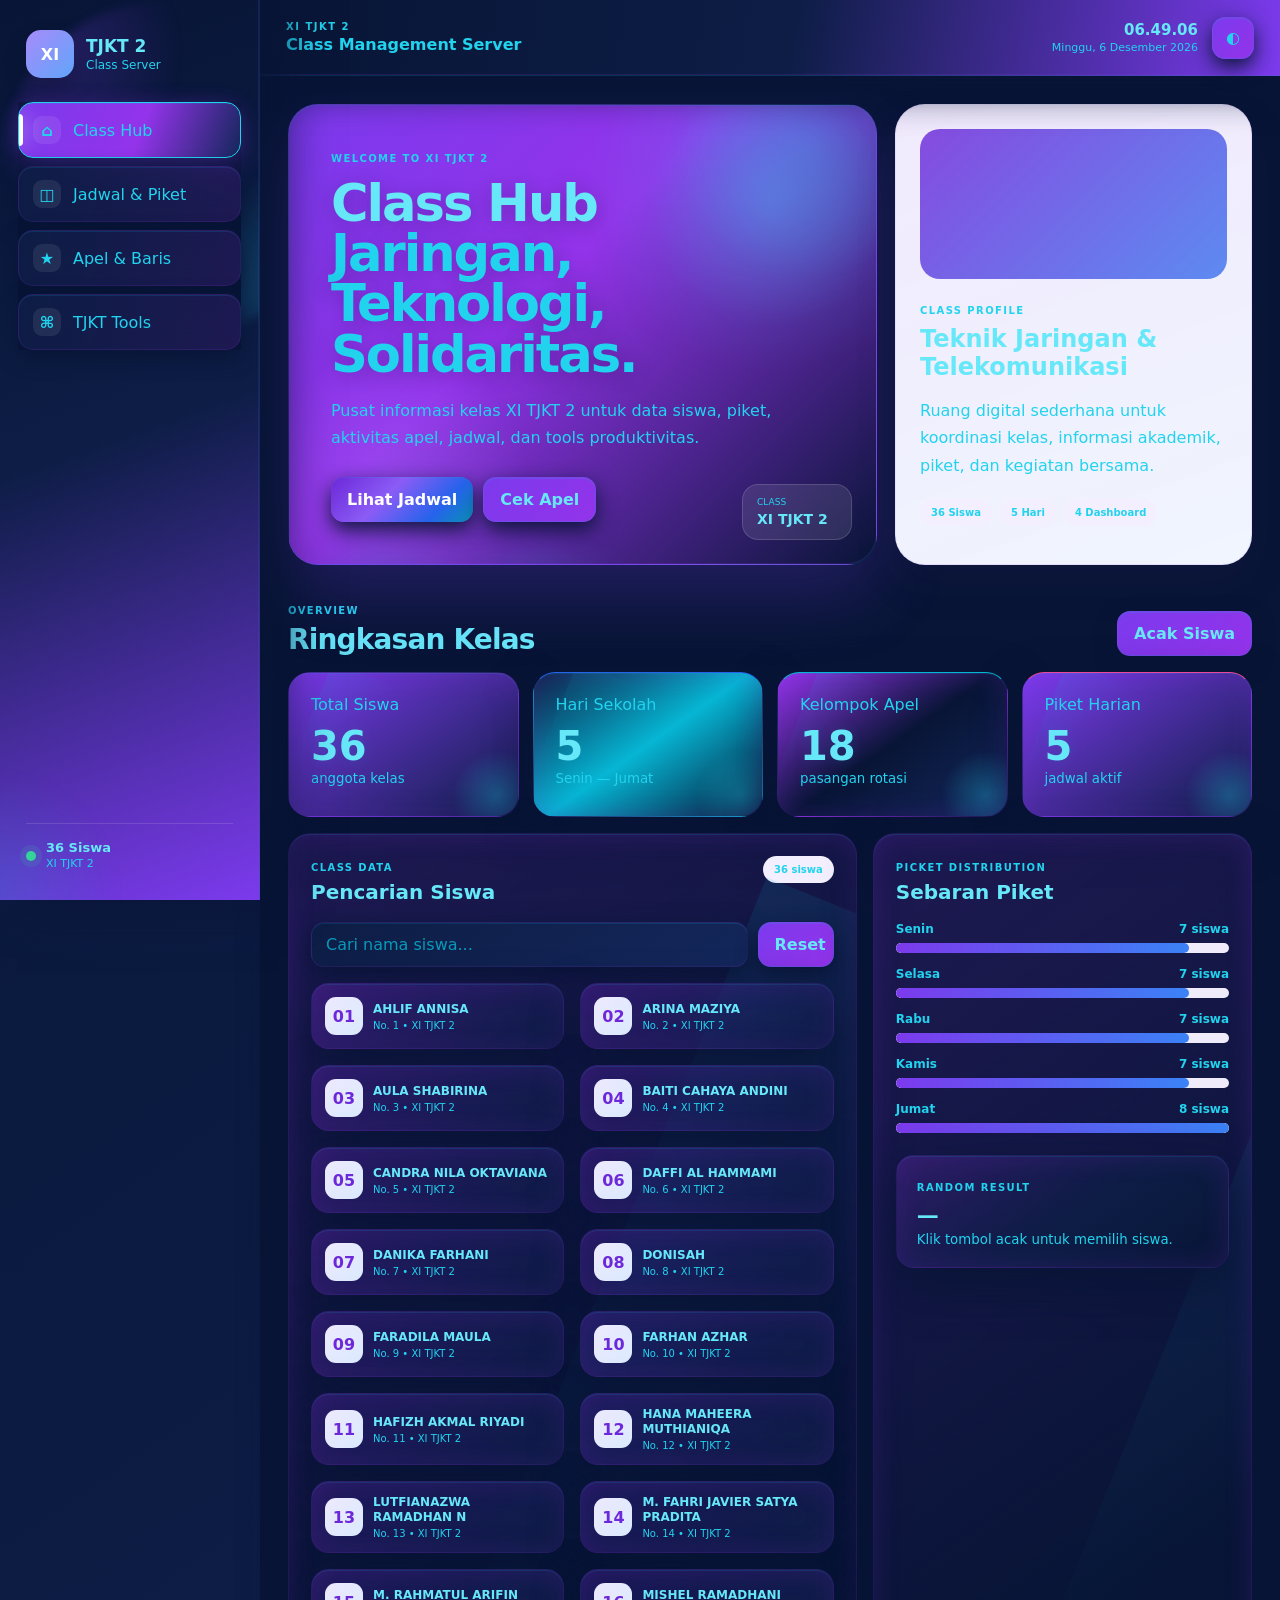
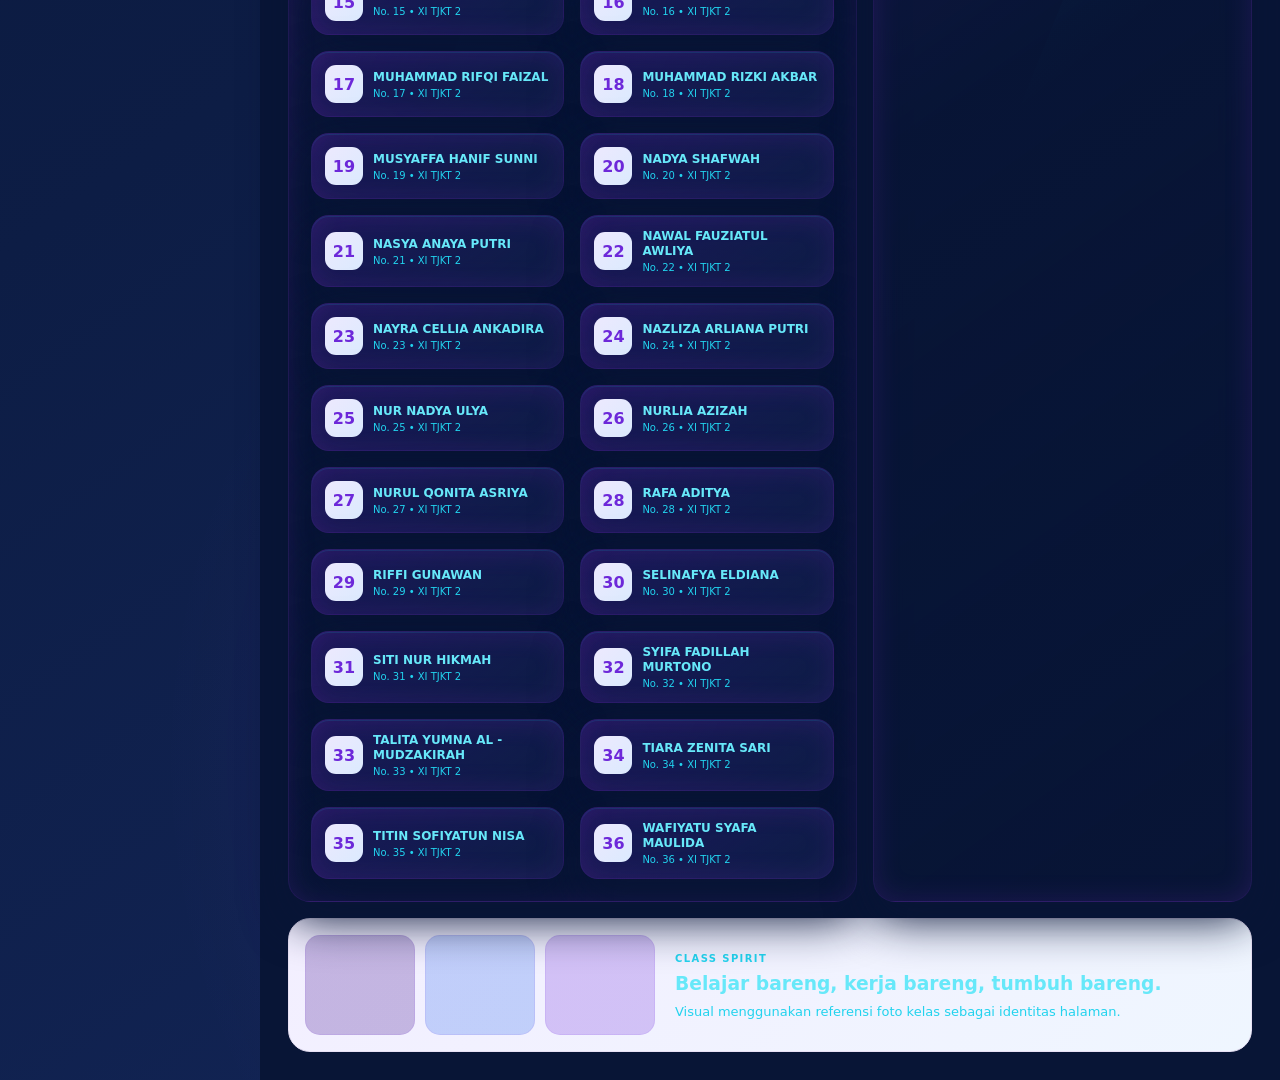
==== commit 0969b1b4: "Upgrade XI TJKT 2 glossy tricolor V6 theme" ====
--- a/index.html
+++ b/index.html
@@ -10,6 +10,7 @@
 <link rel="stylesheet" href="style-v3.css">
 <link rel="stylesheet" href="style-v4.css">
 <link rel="stylesheet" href="style-v5.css">
+<link rel="stylesheet" href="style-v6.css">
 </head>
 <body>
 
--- a/style-v6.css
+++ b/style-v6.css
@@ -0,0 +1,992 @@
+/* =========================================================
+   XI TJKT 2 — TRICOLOR GLOSSY V6
+   ONLY: PURPLE • DEEP BLUE • CYAN
+   ========================================================= */
+
+:root{
+  --purple:#7c3aed;
+  --purple2:#9333ea;
+  --purple3:#a855f7;
+
+  --blue:#081536;
+  --blue2:#0d1d45;
+  --blue3:#14275b;
+
+  --cyan:#22d3ee;
+  --cyan2:#06b6d4;
+  --cyan3:#67e8f9;
+
+  --purple-glow:rgba(124,58,237,.24);
+  --purple-soft:rgba(147,51,234,.16);
+  --cyan-glow:rgba(34,211,238,.22);
+  --cyan-soft:rgba(6,182,212,.14);
+  --blue-glass:rgba(8,21,54,.82);
+  --blue-shadow:rgba(8,21,54,.96);
+}
+
+/* =========================================================
+   STRICT TRICOLOR FOUNDATION
+   ========================================================= */
+
+html,
+body{
+  background:
+    radial-gradient(circle at 12% 8%,var(--purple-glow),transparent 28%),
+    radial-gradient(circle at 88% 12%,var(--cyan-glow),transparent 24%),
+    radial-gradient(circle at 72% 88%,var(--purple-soft),transparent 30%),
+    linear-gradient(145deg,var(--blue),var(--blue2) 52%,var(--blue3)) !important;
+  color:var(--cyan) !important;
+}
+
+body{
+  min-height:100vh;
+}
+
+body::before{
+  background-image:
+    linear-gradient(var(--purple-soft) 1px,transparent 1px),
+    linear-gradient(90deg,var(--cyan-soft) 1px,transparent 1px) !important;
+}
+
+body::after{
+  background:
+    radial-gradient(circle,var(--cyan-glow),var(--purple-soft) 40%,transparent 72%) !important;
+}
+
+/* =========================================================
+   REMOVE WHITE / GREY SURFACES
+   ========================================================= */
+
+main,
+section,
+article,
+aside,
+header,
+footer,
+nav,
+form,
+fieldset,
+figure,
+blockquote,
+pre,
+code,
+.table-wrap,
+.schedule-wrap,
+.tool-wrap,
+.modal,
+.dropdown,
+.menu,
+.tooltip,
+.popover{
+  background-color:var(--blue) !important;
+}
+
+.card,
+.panel,
+.stat-card,
+.info-card,
+.tool-card,
+.schedule-card,
+.rotation-card,
+.apel-person-card,
+.apel-control-panel,
+.timeline-panel,
+.apel-arrow-card,
+.day-card,
+.student-card,
+.student-item,
+.search-box,
+.random-box,
+.interactive-panel{
+  background:
+    linear-gradient(
+      145deg,
+      var(--purple-soft) 0%,
+      var(--blue-glass) 48%,
+      var(--blue) 100%
+    ) !important;
+
+  border:1px solid var(--purple-soft) !important;
+
+  box-shadow:
+    0 18px 45px var(--blue-shadow),
+    inset 0 1px 0 var(--cyan-soft),
+    inset 0 0 28px var(--purple-soft) !important;
+}
+
+/* =========================================================
+   TEXT — CYAN FAMILY ONLY
+   ========================================================= */
+
+body,
+p,
+span,
+small,
+label,
+li,
+td,
+dd,
+dt,
+caption{
+  color:var(--cyan) !important;
+}
+
+h1,
+h2,
+h3,
+h4,
+h5,
+h6,
+strong,
+b,
+th{
+  color:var(--cyan3) !important;
+}
+
+.muted,
+.description,
+.subtitle,
+.meta,
+.helper,
+.hint{
+  color:var(--cyan2) !important;
+}
+
+/* =========================================================
+   SIDEBAR — DEEP BLUE + PURPLE
+   ========================================================= */
+
+.sidebar{
+  background:
+    linear-gradient(
+      160deg,
+      var(--blue),
+      var(--blue2) 48%,
+      var(--purple) 100%
+    ) !important;
+
+  border-right:1px solid var(--cyan-soft) !important;
+
+  box-shadow:
+    18px 0 48px var(--blue-shadow),
+    inset -1px 0 0 var(--purple-soft) !important;
+}
+
+.sidebar::before{
+  background:
+    radial-gradient(circle at 18% 15%,var(--purple-glow),transparent 30%),
+    radial-gradient(circle at 86% 82%,var(--cyan-glow),transparent 28%) !important;
+}
+
+.nav-btn{
+  color:var(--cyan3) !important;
+
+  background:
+    linear-gradient(
+      110deg,
+      var(--blue2),
+      var(--purple-soft)
+    ) !important;
+
+  border:1px solid var(--purple-soft) !important;
+}
+
+.nav-btn:hover{
+  color:var(--cyan3) !important;
+
+  background:
+    linear-gradient(
+      110deg,
+      var(--purple-soft),
+      var(--cyan-soft)
+    ) !important;
+
+  border-color:var(--cyan-soft) !important;
+
+  box-shadow:
+    0 10px 24px var(--blue-shadow),
+    0 0 18px var(--cyan-soft) !important;
+}
+
+.nav-btn.active{
+  color:var(--cyan3) !important;
+
+  background:
+    linear-gradient(
+      110deg,
+      var(--purple),
+      var(--purple2) 55%,
+      var(--blue3)
+    ) !important;
+
+  border-color:var(--cyan) !important;
+
+  box-shadow:
+    0 12px 30px var(--purple-glow),
+    inset 0 1px 0 var(--cyan-soft),
+    0 0 20px var(--purple-soft) !important;
+}
+
+.nav-btn.active::after{
+  background:var(--cyan) !important;
+  box-shadow:0 0 18px var(--cyan) !important;
+}
+
+/* =========================================================
+   TOPBAR — GLOSSY
+   ========================================================= */
+
+.topbar,
+.mobile-top{
+  background:
+    linear-gradient(
+      100deg,
+      var(--blue),
+      var(--blue2) 52%,
+      var(--purple) 100%
+    ) !important;
+
+  border-bottom:1px solid var(--cyan-soft) !important;
+
+  box-shadow:
+    0 14px 38px var(--blue-shadow),
+    inset 0 -1px 0 var(--purple-soft) !important;
+}
+
+#clock,
+#date{
+  color:var(--cyan3) !important;
+  text-shadow:0 0 14px var(--cyan-soft) !important;
+}
+
+/* =========================================================
+   HERO — PURPLE / CYAN GLOW
+   ========================================================= */
+
+.hero,
+.hero-card,
+.apel-hero{
+  background:
+    radial-gradient(circle at 82% 18%,var(--cyan-glow),transparent 30%),
+    linear-gradient(
+      135deg,
+      var(--purple) 0%,
+      var(--purple2) 42%,
+      var(--blue) 100%
+    ) !important;
+
+  border:1px solid var(--cyan-soft) !important;
+
+  box-shadow:
+    0 28px 72px var(--purple-glow),
+    inset 0 1px 0 var(--cyan-soft),
+    inset 0 -1px 0 var(--purple-soft) !important;
+}
+
+.hero::before,
+.hero-card::before,
+.apel-hero::before{
+  background:
+    radial-gradient(circle,var(--cyan-glow),transparent 68%) !important;
+}
+
+.hero::after,
+.hero-card::after,
+.apel-hero::after{
+  background:
+    linear-gradient(
+      90deg,
+      transparent,
+      var(--cyan),
+      var(--purple3),
+      var(--cyan),
+      transparent
+    ) !important;
+
+  box-shadow:
+    0 0 20px var(--cyan-glow) !important;
+}
+
+/* =========================================================
+   GLOSSY CARD HIGHLIGHT
+   ========================================================= */
+
+.card::before,
+.panel::before,
+.stat-card::before,
+.info-card::before,
+.tool-card::before,
+.schedule-card::before,
+.student-card::before,
+.student-item::before{
+  background:
+    linear-gradient(
+      120deg,
+      var(--cyan-soft),
+      transparent 32%,
+      transparent 70%,
+      var(--purple-soft)
+    ) !important;
+  opacity:.75 !important;
+}
+
+.card:hover,
+.panel:hover,
+.stat-card:hover,
+.info-card:hover,
+.tool-card:hover,
+.schedule-card:hover,
+.student-card:hover,
+.student-item:hover{
+  border-color:var(--cyan-soft) !important;
+
+  box-shadow:
+    0 24px 58px var(--blue-shadow),
+    0 0 26px var(--purple-soft),
+    inset 0 1px 0 var(--cyan-soft) !important;
+}
+
+/* =========================================================
+   STAT CARDS
+   ========================================================= */
+
+.stat-card:nth-child(3n+1){
+  background:
+    linear-gradient(
+      145deg,
+      var(--purple),
+      var(--blue2)
+    ) !important;
+}
+
+.stat-card:nth-child(3n+2){
+  background:
+    linear-gradient(
+      145deg,
+      var(--blue2),
+      var(--cyan2),
+      var(--blue)
+    ) !important;
+}
+
+.stat-card:nth-child(3n){
+  background:
+    linear-gradient(
+      145deg,
+      var(--purple2),
+      var(--blue),
+      var(--blue3)
+    ) !important;
+}
+
+.stat-card strong,
+.stat-card .value,
+.stat-card h3{
+  color:var(--cyan3) !important;
+  background:none !important;
+  -webkit-text-fill-color:var(--cyan3) !important;
+  text-shadow:0 0 14px var(--cyan-soft) !important;
+}
+
+/* =========================================================
+   BUTTONS
+   ========================================================= */
+
+button,
+.btn,
+.action-btn{
+  color:var(--cyan3) !important;
+
+  background:
+    linear-gradient(
+      135deg,
+      var(--purple),
+      var(--purple2)
+    ) !important;
+
+  border:1px solid var(--cyan-soft) !important;
+
+  box-shadow:
+    0 8px 20px var(--blue-shadow),
+    inset 0 1px 0 var(--cyan-soft) !important;
+}
+
+button:hover,
+.btn:hover,
+.action-btn:hover{
+  color:var(--cyan3) !important;
+
+  background:
+    linear-gradient(
+      135deg,
+      var(--purple2),
+      var(--purple3)
+    ) !important;
+
+  border-color:var(--cyan) !important;
+
+  box-shadow:
+    0 14px 30px var(--purple-glow),
+    0 0 22px var(--cyan-soft) !important;
+}
+
+.btn-primary,
+button.primary,
+#generateRotation{
+  color:var(--cyan3) !important;
+
+  background:
+    linear-gradient(
+      135deg,
+      var(--purple),
+      var(--purple3)
+    ) !important;
+}
+
+#nextRotation,
+#randomStudent,
+#checkIp,
+#calculateSubnet{
+  color:var(--blue) !important;
+
+  background:
+    linear-gradient(
+      135deg,
+      var(--cyan3),
+      var(--cyan)
+    ) !important;
+
+  border-color:var(--cyan3) !important;
+
+  box-shadow:
+    0 10px 28px var(--cyan-glow) !important;
+}
+
+#resetRotation,
+.btn-secondary{
+  color:var(--cyan3) !important;
+
+  background:
+    linear-gradient(
+      135deg,
+      var(--blue2),
+      var(--purple)
+    ) !important;
+}
+
+/* =========================================================
+   INPUT / SELECT / TEXTAREA
+   ========================================================= */
+
+input,
+select,
+textarea{
+  color:var(--cyan3) !important;
+
+  background:
+    linear-gradient(
+      145deg,
+      var(--blue2),
+      var(--blue3)
+    ) !important;
+
+  border:1px solid var(--purple-soft) !important;
+
+  box-shadow:
+    inset 0 1px 0 var(--cyan-soft),
+    0 8px 24px var(--blue-shadow) !important;
+}
+
+input::placeholder,
+textarea::placeholder{
+  color:var(--cyan2) !important;
+  opacity:.82 !important;
+}
+
+input:focus,
+select:focus,
+textarea:focus{
+  color:var(--cyan3) !important;
+  border-color:var(--cyan) !important;
+
+  box-shadow:
+    0 0 0 3px var(--cyan-soft),
+    0 12px 30px var(--blue-shadow),
+    0 0 20px var(--cyan-soft) !important;
+}
+
+/* =========================================================
+   SEARCH / TOOLS
+   ========================================================= */
+
+.search-box,
+.random-box,
+.interactive-panel,
+.tool-card{
+  background:
+    linear-gradient(
+      145deg,
+      var(--purple-soft),
+      var(--blue2) 55%,
+      var(--blue)
+    ) !important;
+}
+
+.tool-card .icon,
+.tool-icon{
+  color:var(--cyan3) !important;
+
+  background:
+    linear-gradient(
+      135deg,
+      var(--purple),
+      var(--blue3),
+      var(--cyan2)
+    ) !important;
+
+  border:1px solid var(--cyan-soft) !important;
+
+  box-shadow:
+    0 10px 25px var(--blue-shadow),
+    0 0 18px var(--purple-soft) !important;
+}
+
+/* =========================================================
+   BADGES / CHIPS
+   ========================================================= */
+
+.badge,
+.chip,
+.tag,
+.day-pill,
+.status-badge{
+  color:var(--cyan3) !important;
+
+  background:
+    linear-gradient(
+      135deg,
+      var(--purple-soft),
+      var(--cyan-soft)
+    ) !important;
+
+  border:1px solid var(--cyan-soft) !important;
+
+  box-shadow:
+    inset 0 1px 0 var(--cyan-soft) !important;
+}
+
+/* =========================================================
+   STUDENTS
+   ========================================================= */
+
+.student-card,
+.student-item{
+  background:
+    linear-gradient(
+      145deg,
+      var(--purple-soft),
+      var(--blue2)
+    ) !important;
+}
+
+.student-card strong,
+.student-item strong{
+  color:var(--cyan3) !important;
+}
+
+/* =========================================================
+   SCHEDULE
+   ========================================================= */
+
+.schedule-card{
+  background:
+    linear-gradient(
+      145deg,
+      var(--purple-soft),
+      var(--blue2)
+    ) !important;
+}
+
+.schedule-card:hover{
+  background:
+    linear-gradient(
+      145deg,
+      var(--purple-soft),
+      var(--cyan-soft),
+      var(--blue2)
+    ) !important;
+}
+
+.schedule-card b,
+.schedule-card strong{
+  color:var(--cyan3) !important;
+}
+
+/* =========================================================
+   DUTY
+   ========================================================= */
+
+.duty-list > *,
+.duty-item{
+  color:var(--cyan3) !important;
+
+  background:
+    linear-gradient(
+      100deg,
+      var(--purple-soft),
+      var(--cyan-soft)
+    ) !important;
+
+  border-color:var(--purple-soft) !important;
+}
+
+.duty-list > *:hover,
+.duty-item:hover{
+  border-color:var(--cyan-soft) !important;
+}
+
+/* =========================================================
+   APEL
+   ========================================================= */
+
+.today-card{
+  background:
+    linear-gradient(
+      145deg,
+      var(--purple),
+      var(--blue2)
+    ) !important;
+
+  border-color:var(--cyan-soft) !important;
+}
+
+.next-card{
+  background:
+    linear-gradient(
+      145deg,
+      var(--cyan-soft),
+      var(--blue2)
+    ) !important;
+
+  border-color:var(--cyan-soft) !important;
+}
+
+.featured-member span{
+  color:var(--cyan3) !important;
+
+  background:
+    linear-gradient(
+      135deg,
+      var(--purple),
+      var(--purple2)
+    ) !important;
+
+  box-shadow:
+    0 8px 22px var(--purple-glow) !important;
+}
+
+.next-card .featured-member span{
+  color:var(--blue) !important;
+
+  background:
+    linear-gradient(
+      135deg,
+      var(--cyan3),
+      var(--cyan)
+    ) !important;
+
+  box-shadow:
+    0 8px 22px var(--cyan-glow) !important;
+}
+
+/* =========================================================
+   ROTATION
+   ========================================================= */
+
+.seq-chip{
+  color:var(--cyan3) !important;
+
+  background:
+    linear-gradient(
+      135deg,
+      var(--purple-soft),
+      var(--blue2)
+    ) !important;
+
+  border-color:var(--purple-soft) !important;
+}
+
+.seq-chip:hover{
+  border-color:var(--cyan-soft) !important;
+  box-shadow:0 0 18px var(--cyan-soft) !important;
+}
+
+.seq-chip.active-pair{
+  background:
+    linear-gradient(
+      135deg,
+      var(--purple-soft),
+      var(--cyan-soft)
+    ) !important;
+
+  border-color:var(--cyan) !important;
+
+  box-shadow:
+    0 0 22px var(--cyan-soft),
+    inset 0 1px 0 var(--cyan-soft) !important;
+}
+
+.seq-chip b{
+  color:var(--cyan3) !important;
+}
+
+.seq-chip.active-pair b{
+  color:var(--cyan3) !important;
+}
+
+/* =========================================================
+   TABLE
+   ========================================================= */
+
+table{
+  color:var(--cyan) !important;
+  background:var(--blue2) !important;
+  border-color:var(--purple-soft) !important;
+}
+
+thead,
+th{
+  color:var(--cyan3) !important;
+
+  background:
+    linear-gradient(
+      135deg,
+      var(--purple),
+      var(--blue2)
+    ) !important;
+}
+
+td{
+  color:var(--cyan) !important;
+  background:var(--blue2) !important;
+  border-color:var(--purple-soft) !important;
+}
+
+tbody tr:hover{
+  background:
+    linear-gradient(
+      90deg,
+      var(--purple-soft),
+      var(--cyan-soft)
+    ) !important;
+}
+
+/* =========================================================
+   QUOTE / HIGHLIGHT
+   ========================================================= */
+
+.quote,
+.quote-box,
+.highlight{
+  color:var(--cyan3) !important;
+
+  background:
+    linear-gradient(
+      135deg,
+      var(--blue),
+      var(--purple)
+    ) !important;
+
+  border-color:var(--cyan-soft) !important;
+
+  box-shadow:
+    0 18px 40px var(--blue-shadow),
+    inset 0 1px 0 var(--cyan-soft) !important;
+}
+
+.quote::after,
+.quote-box::after,
+.highlight::after{
+  background:
+    radial-gradient(circle,var(--cyan-glow),transparent 70%) !important;
+}
+
+/* =========================================================
+   LINKS / ICONS
+   ========================================================= */
+
+a,
+.icon-btn,
+svg,
+i{
+  color:var(--cyan) !important;
+}
+
+a:hover,
+.icon-btn:hover{
+  color:var(--cyan3) !important;
+}
+
+/* =========================================================
+   FOCUS
+   ========================================================= */
+
+*:focus-visible{
+  outline:2px solid var(--cyan) !important;
+  outline-offset:2px;
+}
+
+/* =========================================================
+   SCROLLBAR
+   ========================================================= */
+
+::-webkit-scrollbar-track{
+  background:var(--blue) !important;
+}
+
+::-webkit-scrollbar-thumb{
+  background:
+    linear-gradient(
+      180deg,
+      var(--purple),
+      var(--cyan)
+    ) !important;
+
+  border:3px solid var(--blue) !important;
+}
+
+::-webkit-scrollbar-thumb:hover{
+  background:
+    linear-gradient(
+      180deg,
+      var(--purple3),
+      var(--cyan3)
+    ) !important;
+}
+
+/* =========================================================
+   DARK MODE — SAME TRICOLOR
+   ========================================================= */
+
+body.dark,
+body.dark-mode,
+.dark{
+  background:
+    radial-gradient(circle at 15% 10%,var(--purple-glow),transparent 28%),
+    radial-gradient(circle at 84% 14%,var(--cyan-glow),transparent 24%),
+    linear-gradient(
+      145deg,
+      var(--blue),
+      var(--blue2),
+      var(--blue3)
+    ) !important;
+
+  color:var(--cyan) !important;
+}
+
+body.dark .card,
+body.dark .panel,
+body.dark .stat-card,
+body.dark .info-card,
+body.dark .tool-card,
+body.dark .schedule-card,
+body.dark .student-card,
+body.dark .student-item,
+body.dark .apel-person-card,
+body.dark .apel-control-panel,
+body.dark .timeline-panel{
+  background:
+    linear-gradient(
+      145deg,
+      var(--purple-soft),
+      var(--blue2)
+    ) !important;
+
+  border-color:var(--purple-soft) !important;
+}
+
+body.dark input,
+body.dark select,
+body.dark textarea{
+  color:var(--cyan3) !important;
+  background:var(--blue2) !important;
+}
+
+/* =========================================================
+   GLOSSY ANIMATION
+   ========================================================= */
+
+@keyframes glossyGlow{
+  0%,100%{
+    box-shadow:
+      0 0 12px var(--cyan-soft);
+  }
+
+  50%{
+    box-shadow:
+      0 0 26px var(--cyan-glow);
+  }
+}
+
+@keyframes glossyFloat{
+  0%,100%{
+    transform:translateY(0);
+  }
+
+  50%{
+    transform:translateY(-3px);
+  }
+}
+
+.topbar .status,
+.mobile-top .status{
+  animation:glossyGlow 3s ease-in-out infinite;
+}
+
+.apel-arrow-card{
+  animation:glossyFloat 4s ease-in-out infinite;
+}
+
+/* =========================================================
+   MOBILE
+   ========================================================= */
+
+@media(max-width:820px){
+  .sidebar{
+    box-shadow:
+      0 16px 42px var(--blue-shadow) !important;
+  }
+
+  .hero,
+  .hero-card,
+  .apel-hero{
+    box-shadow:
+      0 20px 48px var(--purple-glow),
+      inset 0 1px 0 var(--cyan-soft) !important;
+  }
+}
+
+@media(max-width:560px){
+  .nav-btn:hover,
+  .card:hover,
+  .panel:hover,
+  .stat-card:hover,
+  .tool-card:hover,
+  .student-card:hover,
+  .student-item:hover{
+    transform:none !important;
+  }
+
+  .apel-arrow-card{
+    animation:none;
+  }
+}
+
+@media(prefers-reduced-motion:reduce){
+  *,
+  *::before,
+  *::after{
+    animation-duration:.001ms !important;
+    transition-duration:.001ms !important;
+  }
+}
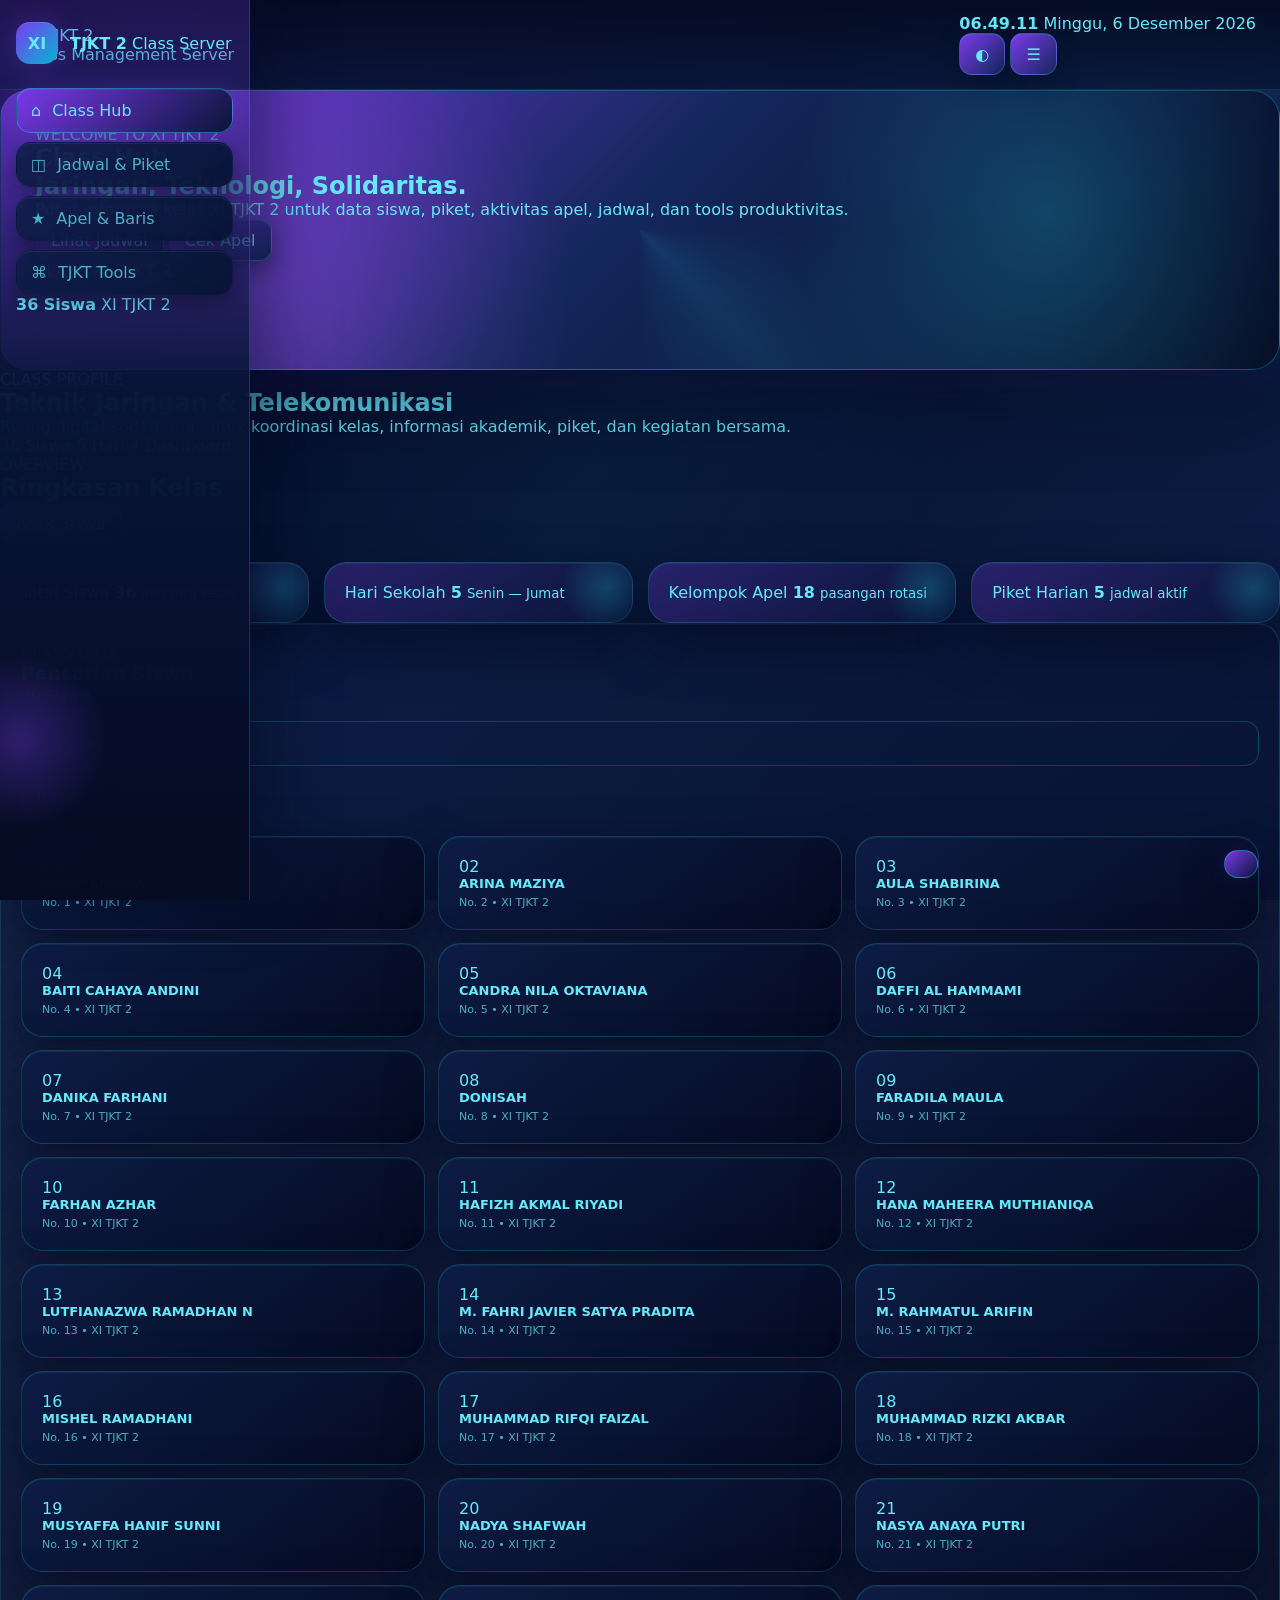
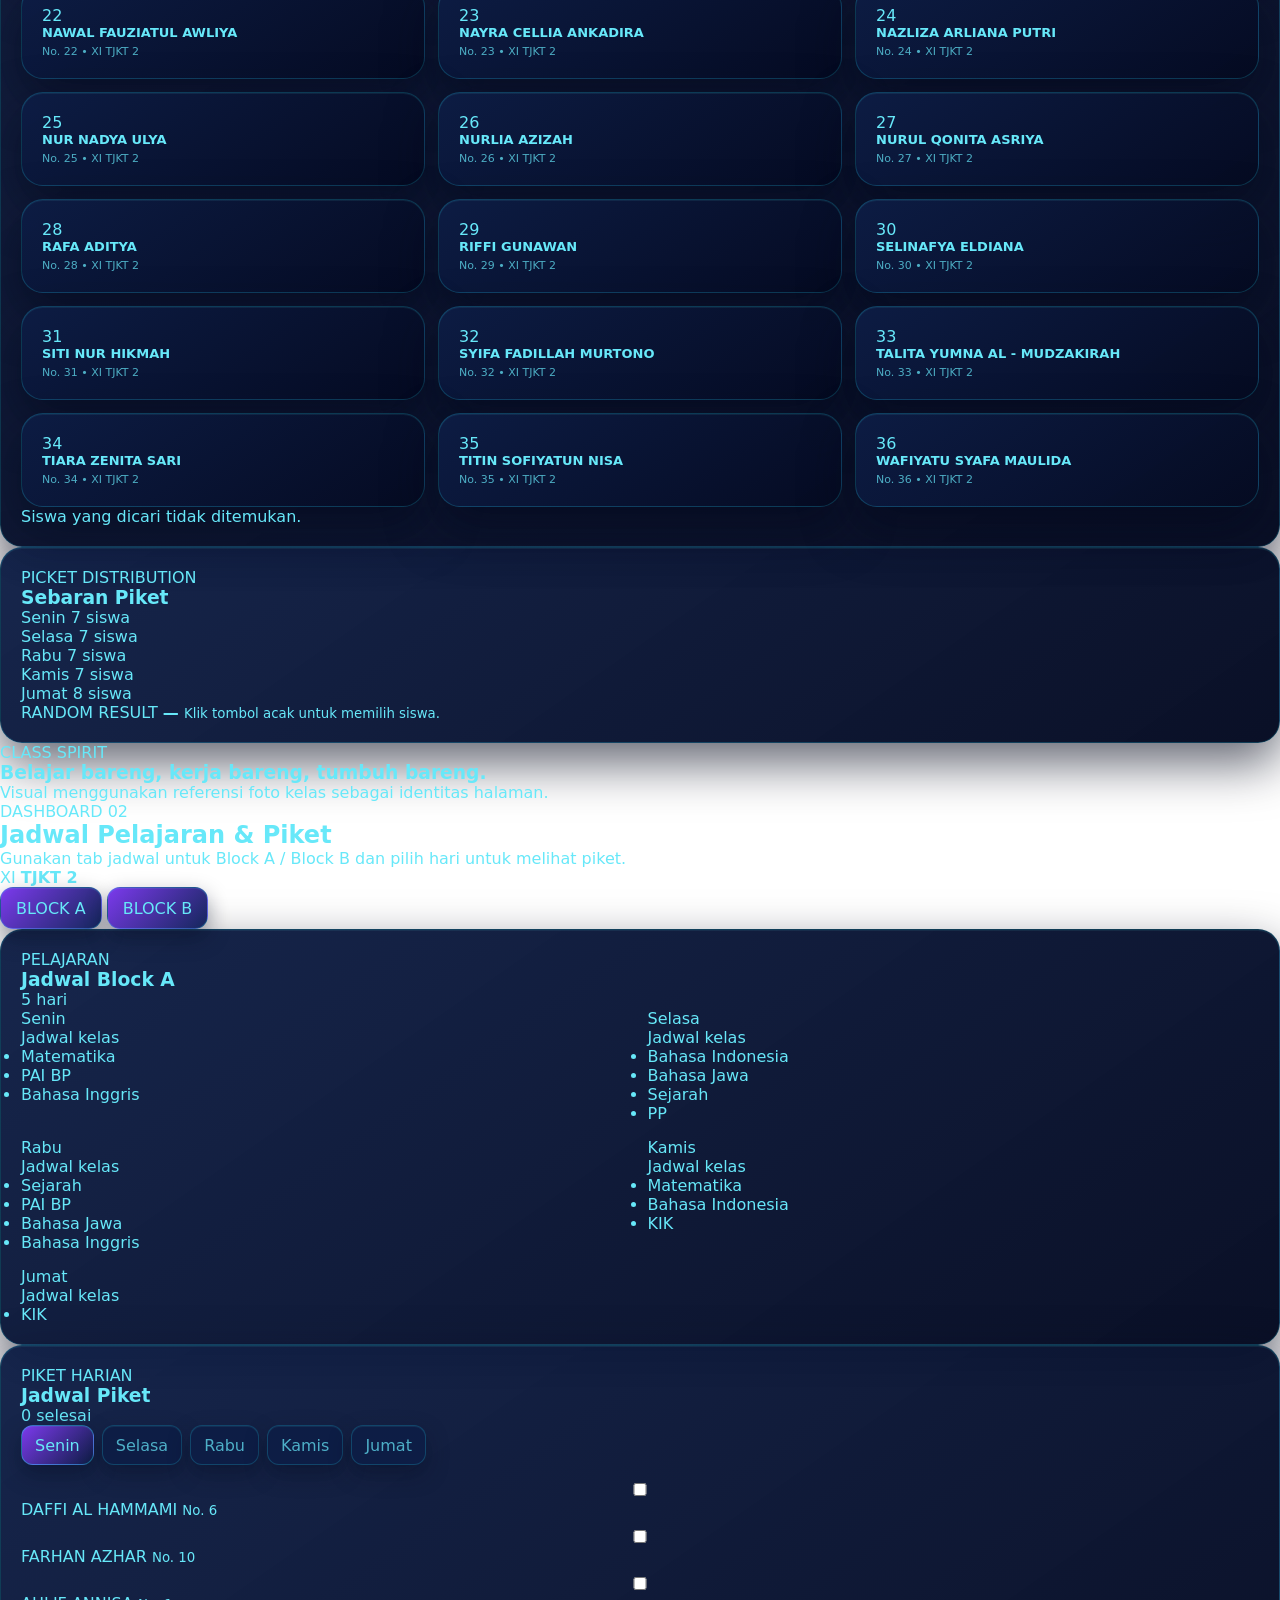
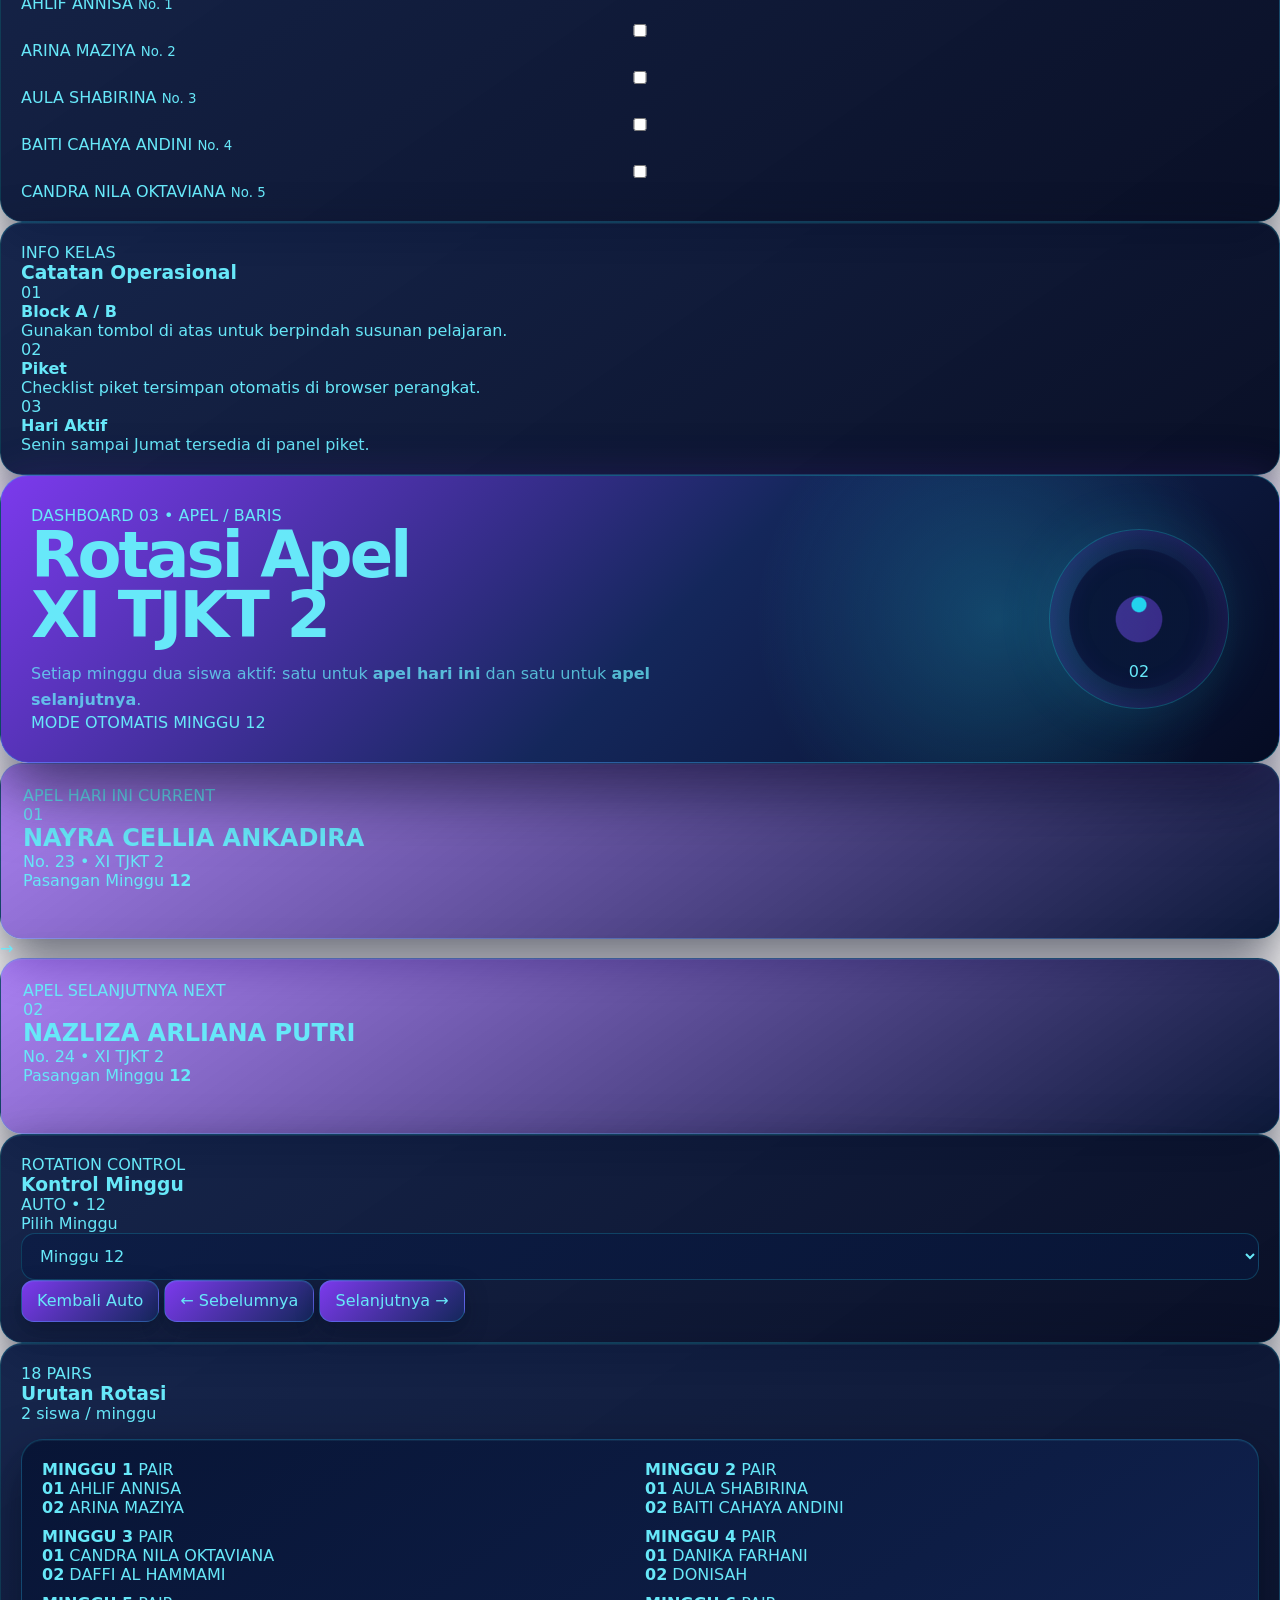
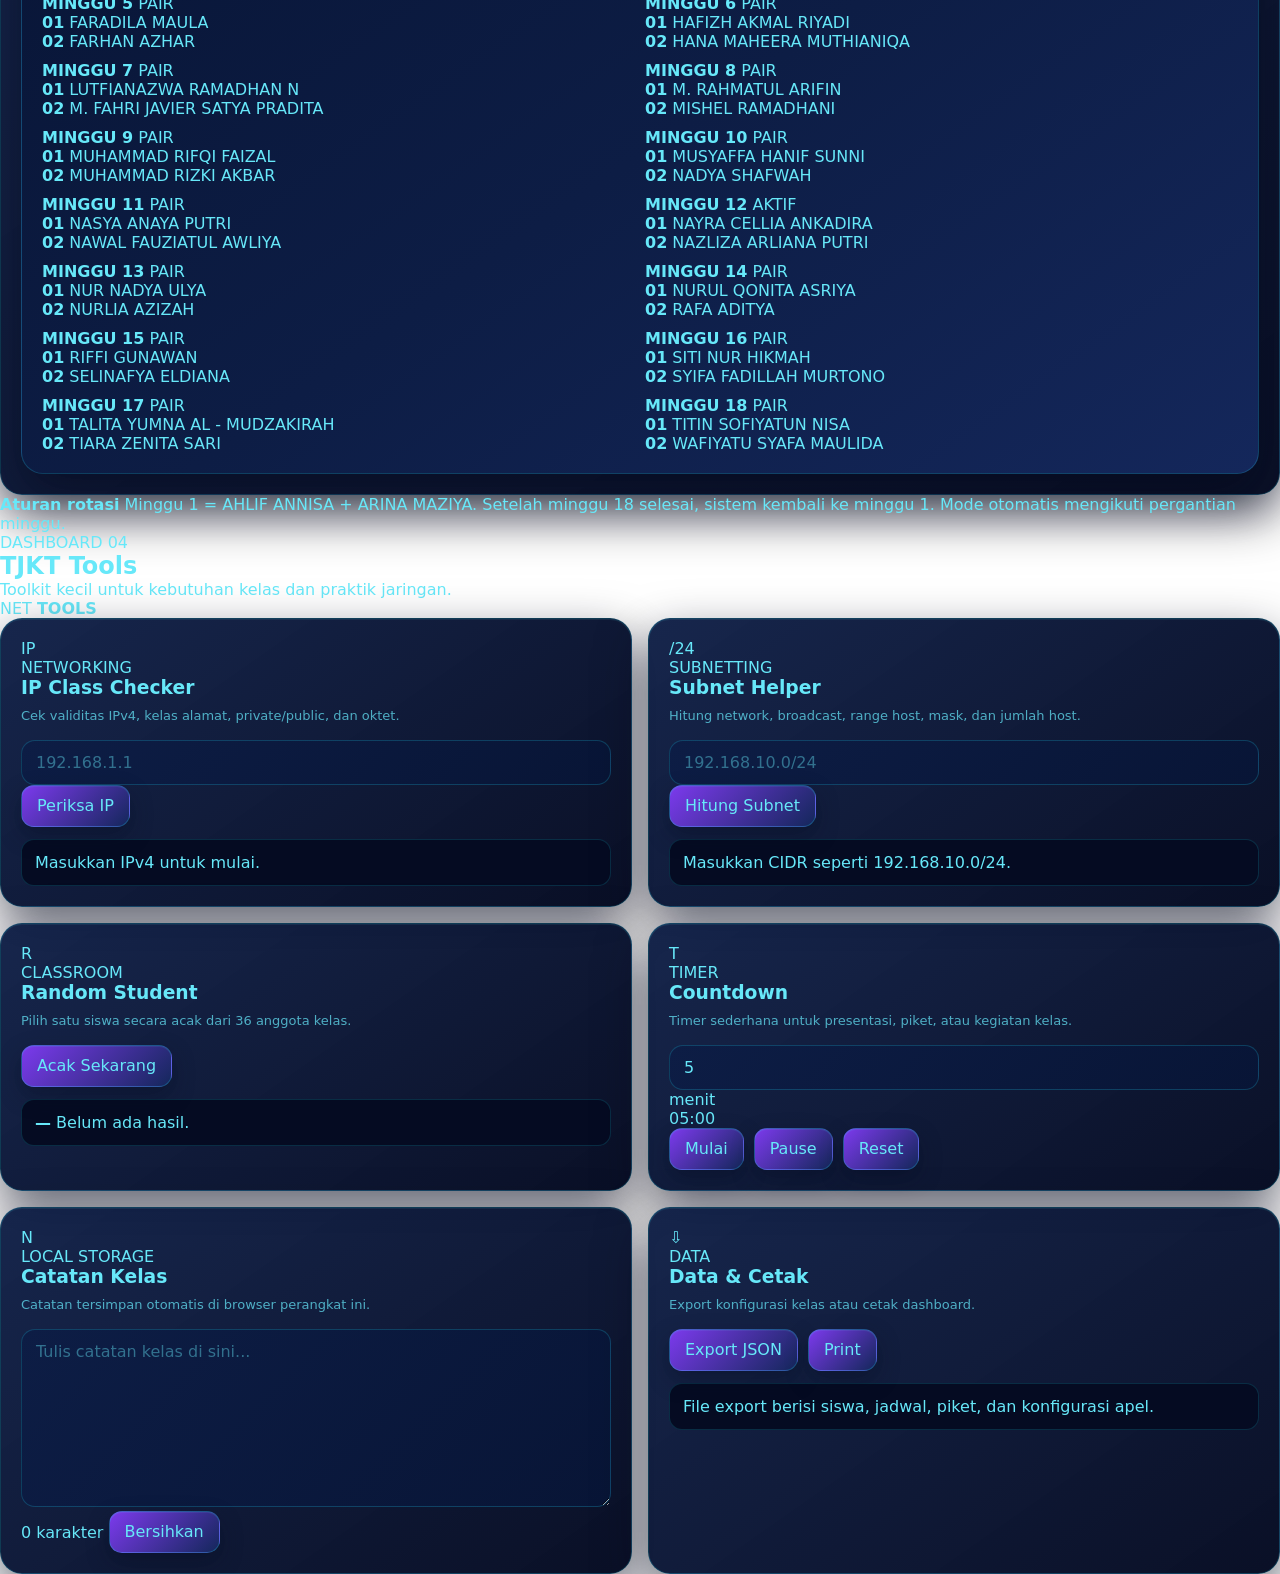
==== commit ea6fb215: "Rebuild XI TJKT 2 stylesheet from scratch" ====
--- a/index.html
+++ b/index.html
@@ -5,12 +5,12 @@
   <meta name="viewport" content="width=device-width, initial-scale=1.0">
   <meta name="theme-color" content="#6d28d9">
   <title>XI TJKT 2 — Class Server</title>
-  <link rel="stylesheet" href="style.css">
-<link rel="stylesheet" href="style-v2.css">
-<link rel="stylesheet" href="style-v3.css">
-<link rel="stylesheet" href="style-v4.css">
-<link rel="stylesheet" href="style-v5.css">
-<link rel="stylesheet" href="style-v6.css">
+  <link rel="stylesheet" href="style-v9.css">
+
+
+
+
+
 </head>
 <body>
 
--- a/style-v9.css
+++ b/style-v9.css
@@ -0,0 +1,1167 @@
+/* ==========================================================
+   XI TJKT 2 — STYLE V9
+   FULL REBUILD FROM SCRATCH
+   PALETTE: PURPLE / DEEP BLUE / CYAN
+========================================================== */
+
+:root{
+  --purple:#7c3aed;
+  --purple-2:#9333ea;
+  --purple-3:#a855f7;
+  --deep:#050b22;
+  --deep-2:#081536;
+  --deep-3:#0d1d45;
+  --deep-4:#14275b;
+  --cyan:#06b6d4;
+  --cyan-2:#22d3ee;
+  --cyan-3:#67e8f9;
+
+  --bg:
+    radial-gradient(circle at 12% 10%,rgba(124,58,237,.28),transparent 28%),
+    radial-gradient(circle at 88% 12%,rgba(34,211,238,.18),transparent 24%),
+    linear-gradient(135deg,#050b22 0%,#081536 48%,#0d1d45 100%);
+
+  --panel:
+    linear-gradient(145deg,rgba(13,29,69,.96),rgba(5,11,34,.98));
+
+  --panel-2:
+    linear-gradient(145deg,rgba(124,58,237,.34),rgba(8,21,54,.96));
+
+  --glow-purple:rgba(124,58,237,.34);
+  --glow-cyan:rgba(34,211,238,.25);
+
+  --border:rgba(34,211,238,.22);
+  --border-strong:rgba(34,211,238,.42);
+
+  --text:#67e8f9;
+  --text-soft:rgba(103,232,249,.72);
+
+  --shadow:
+    0 20px 50px rgba(3,8,28,.62),
+    inset 0 1px 0 rgba(103,232,249,.08);
+}
+
+*{
+  box-sizing:border-box;
+  margin:0;
+  padding:0;
+}
+
+html{
+  scroll-behavior:smooth;
+}
+
+body{
+  min-height:100vh;
+  font-family:Inter,system-ui,-apple-system,BlinkMacSystemFont,"Segoe UI",sans-serif;
+  background:var(--bg);
+  background-attachment:fixed;
+  color:var(--text);
+  overflow-x:hidden;
+}
+
+body::before{
+  content:"";
+  position:fixed;
+  inset:0;
+  pointer-events:none;
+  background:
+    radial-gradient(circle at 50% 0%,rgba(124,58,237,.13),transparent 34%),
+    linear-gradient(115deg,transparent 25%,rgba(34,211,238,.035),transparent 70%);
+  z-index:-1;
+}
+
+a{
+  color:var(--cyan-3);
+  text-decoration:none;
+}
+
+button,
+input,
+select,
+textarea{
+  font:inherit;
+}
+
+button{
+  border:0;
+  cursor:pointer;
+}
+
+::selection{
+  background:var(--purple);
+  color:var(--cyan-3);
+}
+
+/* =========================
+   SCROLLBAR
+========================= */
+
+::-webkit-scrollbar{
+  width:9px;
+  height:9px;
+}
+
+::-webkit-scrollbar-track{
+  background:#050b22;
+}
+
+::-webkit-scrollbar-thumb{
+  background:linear-gradient(180deg,var(--purple),var(--cyan));
+  border-radius:999px;
+}
+
+/* =========================
+   APP SHELL
+========================= */
+
+.app,
+.app-shell,
+.page,
+.main-layout{
+  min-height:100vh;
+}
+
+.sidebar{
+  position:fixed;
+  inset:0 auto 0 0;
+  width:250px;
+  padding:22px 16px;
+  background:
+    linear-gradient(180deg,rgba(124,58,237,.22),rgba(8,21,54,.98) 45%,rgba(5,11,34,.99));
+  border-right:1px solid var(--border);
+  box-shadow:22px 0 60px rgba(3,8,28,.45);
+  z-index:50;
+  overflow-y:auto;
+}
+
+.sidebar::after{
+  content:"";
+  position:absolute;
+  width:180px;
+  height:180px;
+  left:-70px;
+  bottom:70px;
+  background:radial-gradient(circle,var(--glow-purple),transparent 68%);
+  pointer-events:none;
+}
+
+.main,
+.main-content,
+.content,
+.dashboard-content{
+  margin-left:250px;
+  min-width:0;
+}
+
+.topbar{
+  position:sticky;
+  top:0;
+  z-index:35;
+  min-height:78px;
+  padding:14px 24px;
+  display:flex;
+  align-items:center;
+  justify-content:space-between;
+  gap:18px;
+  background:linear-gradient(180deg,rgba(5,11,34,.96),rgba(8,21,54,.78));
+  border-bottom:1px solid var(--border);
+  backdrop-filter:blur(18px);
+}
+
+.mobile-topbar{
+  display:none;
+}
+
+/* =========================
+   BRAND
+========================= */
+
+.brand,
+.logo-area{
+  display:flex;
+  align-items:center;
+  gap:12px;
+  margin-bottom:24px;
+}
+
+.brand-mark,
+.logo,
+.logo-box{
+  width:42px;
+  height:42px;
+  display:grid;
+  place-items:center;
+  border-radius:14px;
+  background:linear-gradient(135deg,var(--purple),var(--cyan));
+  color:var(--cyan-3);
+  box-shadow:
+    0 0 28px var(--glow-purple),
+    inset 0 1px 0 rgba(103,232,249,.18);
+  font-weight:900;
+}
+
+.brand h1,
+.brand-title{
+  font-size:15px;
+  font-weight:900;
+  color:var(--cyan-3);
+  letter-spacing:.04em;
+}
+
+.brand small,
+.brand-subtitle{
+  display:block;
+  color:var(--text-soft);
+  font-size:10px;
+  margin-top:3px;
+}
+
+/* =========================
+   SIDEBAR NAV
+========================= */
+
+.sidebar nav,
+.nav-list{
+  display:grid;
+  gap:9px;
+}
+
+.nav-item,
+.nav-button,
+.sidebar button,
+.sidebar a{
+  position:relative;
+  width:100%;
+  display:flex;
+  align-items:center;
+  gap:11px;
+  padding:12px 14px;
+  border-radius:15px;
+  color:var(--text-soft);
+  background:linear-gradient(135deg,rgba(13,29,69,.86),rgba(8,21,54,.96));
+  border:1px solid transparent;
+  transition:
+    transform .2s ease,
+    border-color .2s ease,
+    box-shadow .2s ease,
+    color .2s ease,
+    background .2s ease;
+}
+
+.nav-item:hover,
+.nav-button:hover,
+.sidebar button:hover,
+.sidebar a:hover{
+  transform:translateX(3px);
+  color:var(--cyan-3);
+  border-color:var(--border);
+  box-shadow:0 10px 24px rgba(5,11,34,.42);
+}
+
+.nav-item.active,
+.nav-button.active,
+.sidebar button.active,
+.sidebar a.active{
+  color:var(--cyan-3);
+  background:
+    linear-gradient(135deg,rgba(124,58,237,.9),rgba(8,21,54,.96));
+  border-color:var(--border-strong);
+  box-shadow:
+    0 0 26px rgba(124,58,237,.22),
+    inset 0 1px 0 rgba(103,232,249,.1);
+}
+
+.nav-item::before,
+.nav-button::before{
+  content:"";
+  width:7px;
+  height:7px;
+  flex:0 0 7px;
+  border-radius:50%;
+  background:var(--cyan);
+  box-shadow:0 0 12px var(--glow-cyan);
+}
+
+/* =========================
+   DASHBOARD VIEW
+========================= */
+
+.view{
+  display:none;
+  padding:24px;
+}
+
+.view.active{
+  display:block;
+}
+
+.dashboard{
+  max-width:1500px;
+  margin:0 auto;
+}
+
+.section-title{
+  margin-bottom:18px;
+}
+
+.section-title h2{
+  color:var(--cyan-3);
+  font-size:clamp(24px,3vw,34px);
+  line-height:1.05;
+}
+
+.section-title p{
+  margin-top:7px;
+  color:var(--text-soft);
+}
+
+/* =========================
+   GENERIC PANELS / CARDS
+========================= */
+
+.card,
+.panel,
+.panel-card,
+.info-card,
+.stat-card,
+.tool-card,
+.schedule-card,
+.duty-card,
+.student-card,
+.profile-card,
+.quote-card,
+.apel-control-panel{
+  background:var(--panel);
+  border:1px solid var(--border);
+  border-radius:22px;
+  box-shadow:var(--shadow);
+  color:var(--text);
+}
+
+.card,
+.panel,
+.panel-card,
+.info-card,
+.stat-card,
+.tool-card,
+.schedule-card,
+.duty-card,
+.student-card{
+  padding:20px;
+}
+
+.card:hover,
+.panel:hover,
+.panel-card:hover,
+.info-card:hover,
+.stat-card:hover,
+.tool-card:hover,
+.schedule-card:hover,
+.duty-card:hover,
+.student-card:hover{
+  border-color:var(--border-strong);
+}
+
+/* =========================
+   DASHBOARD 1
+========================= */
+
+.class-hero,
+.hero,
+.hero-card{
+  position:relative;
+  min-height:280px;
+  padding:34px;
+  overflow:hidden;
+  border:1px solid rgba(34,211,238,.3);
+  border-radius:28px;
+  background:
+    radial-gradient(circle at 82% 45%,rgba(34,211,238,.24),transparent 24%),
+    radial-gradient(circle at 20% 70%,rgba(168,85,247,.38),transparent 30%),
+    linear-gradient(135deg,#7c3aed 0%,#14275b 48%,#050b22 100%);
+  box-shadow:
+    0 28px 80px rgba(3,8,28,.62),
+    0 0 50px rgba(124,58,237,.18);
+}
+
+.class-hero::before,
+.hero::before,
+.hero-card::before{
+  content:"";
+  position:absolute;
+  inset:-40%;
+  background:conic-gradient(from 90deg,transparent,rgba(34,211,238,.11),transparent 25%);
+  animation:spinAura 16s linear infinite;
+}
+
+.class-hero > *,
+.hero > *,
+.hero-card > *{
+  position:relative;
+  z-index:1;
+}
+
+@keyframes spinAura{
+  to{transform:rotate(360deg);}
+}
+
+.hero h1,
+.class-hero h1{
+  max-width:750px;
+  color:var(--cyan-3);
+  font-size:clamp(38px,6vw,72px);
+  line-height:.92;
+  letter-spacing:-.05em;
+}
+
+.hero p,
+.class-hero p{
+  max-width:700px;
+  margin-top:18px;
+  color:rgba(103,232,249,.78);
+  line-height:1.65;
+}
+
+.stats-grid{
+  display:grid;
+  grid-template-columns:repeat(4,minmax(0,1fr));
+  gap:15px;
+  margin-top:18px;
+}
+
+.stat-card{
+  position:relative;
+  overflow:hidden;
+  background:
+    linear-gradient(145deg,rgba(124,58,237,.28),rgba(8,21,54,.98));
+}
+
+.stat-card::after{
+  content:"";
+  position:absolute;
+  width:90px;
+  height:90px;
+  right:-20px;
+  top:-20px;
+  border-radius:50%;
+  background:radial-gradient(circle,rgba(34,211,238,.24),transparent 70%);
+}
+
+.stat-card .value,
+.stat-number{
+  font-size:30px;
+  font-weight:900;
+  color:var(--cyan-3);
+}
+
+.stat-card .label,
+.stat-label{
+  margin-top:5px;
+  color:var(--text-soft);
+  font-size:12px;
+}
+
+.profile-card{
+  margin-top:18px;
+  padding:24px;
+  background:
+    linear-gradient(135deg,rgba(13,29,69,.96),rgba(124,58,237,.22));
+}
+
+.quote-card{
+  margin-top:18px;
+  padding:22px 24px;
+  border-left:4px solid var(--cyan);
+  background:
+    linear-gradient(135deg,rgba(124,58,237,.25),rgba(8,21,54,.96));
+}
+
+.quote-card p{
+  color:var(--cyan-3);
+  line-height:1.7;
+}
+
+.student-grid{
+  display:grid;
+  grid-template-columns:repeat(3,minmax(0,1fr));
+  gap:13px;
+  margin-top:18px;
+}
+
+.student-card strong{
+  display:block;
+  color:var(--cyan-3);
+  font-size:13px;
+}
+
+.student-card span{
+  display:block;
+  margin-top:5px;
+  color:var(--text-soft);
+  font-size:11px;
+}
+
+.search-row,
+.toolbar,
+.action-row,
+.filter-row{
+  display:flex;
+  flex-wrap:wrap;
+  gap:10px;
+  align-items:center;
+}
+
+.search-row{
+  margin-top:18px;
+}
+
+input,
+select,
+textarea{
+  width:100%;
+  padding:12px 14px;
+  color:var(--cyan-3);
+  background:linear-gradient(135deg,#0d1d45,#081536);
+  border:1px solid var(--border);
+  border-radius:14px;
+  outline:none;
+}
+
+input:focus,
+select:focus,
+textarea:focus{
+  border-color:var(--cyan);
+  box-shadow:0 0 0 3px rgba(34,211,238,.08),0 0 22px rgba(34,211,238,.12);
+}
+
+input::placeholder,
+textarea::placeholder{
+  color:rgba(103,232,249,.42);
+}
+
+/* =========================
+   BARS
+========================= */
+
+.progress,
+.bar,
+.duty-bar{
+  height:10px;
+  overflow:hidden;
+  border-radius:999px;
+  background:#081536;
+  border:1px solid rgba(34,211,238,.15);
+}
+
+.progress > *,
+.bar > *,
+.duty-bar > *{
+  height:100%;
+  border-radius:inherit;
+  background:linear-gradient(90deg,var(--purple),var(--cyan));
+  box-shadow:0 0 18px rgba(34,211,238,.25);
+}
+
+/* =========================
+   BUTTONS
+========================= */
+
+.btn,
+button,
+.button{
+  min-height:42px;
+  padding:10px 15px;
+  border-radius:13px;
+  color:var(--cyan-3);
+  background:
+    linear-gradient(135deg,#7c3aed,#14275b);
+  border:1px solid rgba(34,211,238,.26);
+  box-shadow:
+    0 9px 22px rgba(5,11,34,.42),
+    inset 0 1px 0 rgba(103,232,249,.08);
+  transition:transform .18s ease,filter .18s ease,border-color .18s ease;
+}
+
+.btn:hover,
+button:hover,
+.button:hover{
+  transform:translateY(-2px);
+  border-color:var(--border-strong);
+  filter:brightness(1.08);
+}
+
+.btn.primary,
+button.primary,
+.button.primary{
+  background:linear-gradient(135deg,#9333ea,#06b6d4);
+}
+
+.btn.secondary,
+button.secondary,
+.button.secondary{
+  background:linear-gradient(135deg,#0d1d45,#14275b);
+}
+
+/* =========================
+   DASHBOARD 2
+========================= */
+
+.schedule-tabs,
+.day-tabs,
+.block-switch{
+  display:flex;
+  flex-wrap:wrap;
+  gap:8px;
+  margin-bottom:16px;
+}
+
+.schedule-tabs button,
+.day-tabs button,
+.block-switch button{
+  min-height:40px;
+  padding:9px 13px;
+  border-radius:12px;
+  color:var(--text-soft);
+  background:#0d1d45;
+  border:1px solid var(--border);
+}
+
+.schedule-tabs button.active,
+.day-tabs button.active,
+.block-switch button.active{
+  color:var(--cyan-3);
+  background:linear-gradient(135deg,#7c3aed,#0d1d45);
+  border-color:var(--border-strong);
+}
+
+.schedule-grid,
+.subject-grid{
+  display:grid;
+  grid-template-columns:repeat(2,minmax(0,1fr));
+  gap:15px;
+}
+
+.schedule-card h3,
+.duty-card h3{
+  color:var(--cyan-3);
+  margin-bottom:11px;
+}
+
+.schedule-list{
+  display:grid;
+  gap:9px;
+}
+
+.schedule-item{
+  padding:12px 13px;
+  border-radius:13px;
+  color:var(--text-soft);
+  background:linear-gradient(135deg,rgba(124,58,237,.17),rgba(8,21,54,.88));
+  border:1px solid rgba(34,211,238,.13);
+}
+
+.duty-list,
+.checklist{
+  display:grid;
+  gap:9px;
+}
+
+.duty-item,
+.check-item{
+  display:flex;
+  align-items:center;
+  justify-content:space-between;
+  gap:12px;
+  padding:11px 13px;
+  border-radius:13px;
+  color:var(--text-soft);
+  background:#0d1d45;
+  border:1px solid rgba(34,211,238,.12);
+}
+
+.check-item input{
+  width:18px;
+  height:18px;
+  accent-color:var(--cyan);
+}
+
+/* =========================
+   DASHBOARD 3 — APEL
+========================= */
+
+.apel-hero{
+  position:relative;
+  display:grid;
+  grid-template-columns:1fr 220px;
+  align-items:center;
+  gap:22px;
+  min-height:250px;
+  padding:30px;
+  overflow:hidden;
+  border-radius:28px;
+  border:1px solid rgba(34,211,238,.3);
+  background:
+    radial-gradient(circle at 78% 50%,rgba(34,211,238,.24),transparent 24%),
+    linear-gradient(135deg,#7c3aed 0%,#14275b 52%,#050b22 100%);
+  box-shadow:
+    0 26px 65px rgba(3,8,28,.62),
+    0 0 42px rgba(124,58,237,.18);
+}
+
+.apel-hero-copy{
+  position:relative;
+  z-index:2;
+}
+
+.apel-hero-copy h1{
+  max-width:600px;
+  color:var(--cyan-3);
+  font-size:clamp(38px,5vw,64px);
+  line-height:.94;
+  letter-spacing:-.045em;
+}
+
+.apel-hero-copy p{
+  max-width:680px;
+  margin-top:16px;
+  color:rgba(103,232,249,.76);
+  line-height:1.6;
+}
+
+.apel-hero-mark{
+  width:180px;
+  height:180px;
+  margin:auto;
+  display:grid;
+  place-items:center;
+  position:relative;
+  border-radius:50%;
+  background:
+    radial-gradient(circle at 50% 42%,#22d3ee 0 5%,transparent 6%),
+    radial-gradient(circle,rgba(124,58,237,.4) 0 18%,rgba(8,21,54,.9) 19% 55%,transparent 56%);
+  border:1px solid rgba(34,211,238,.28);
+  box-shadow:
+    0 0 55px rgba(34,211,238,.12),
+    inset 0 0 35px rgba(124,58,237,.26);
+}
+
+.apel-hero-mark span{
+  font-size:34px;
+  font-weight:900;
+  color:var(--cyan-3);
+}
+
+.apel-control-panel{
+  margin-top:16px;
+  padding:20px;
+  background:
+    linear-gradient(145deg,rgba(8,21,54,.98),rgba(124,58,237,.18));
+}
+
+.apel-person-card{
+  min-height:176px;
+  padding:22px;
+  border-radius:22px;
+  border:1px solid var(--border);
+  background:
+    linear-gradient(145deg,rgba(124,58,237,.64),rgba(8,21,54,.98));
+  color:var(--text);
+  box-shadow:var(--shadow);
+}
+
+.apel-person-card.next-card{
+  background:
+    linear-gradient(145deg,rgba(34,211,238,.46),rgba(8,21,54,.98));
+}
+
+.apel-person-card .member{
+  padding:0;
+  background:transparent;
+  border:0;
+  box-shadow:none;
+}
+
+.apel-person-card .member span{
+  display:block;
+  color:var(--cyan-2);
+  font-size:12px;
+  margin-bottom:8px;
+}
+
+.apel-person-card .member strong{
+  display:block;
+  color:var(--cyan-3);
+  font-size:clamp(21px,3vw,30px);
+  line-height:1.05;
+}
+
+.apel-arrow-card{
+  min-height:176px;
+  display:grid;
+  place-items:center;
+  border-radius:22px;
+  background:linear-gradient(180deg,#7c3aed,#14275b);
+  border:1px solid var(--border-strong);
+  box-shadow:0 0 28px rgba(124,58,237,.18);
+  color:var(--cyan-3);
+  font-size:34px;
+  font-weight:900;
+}
+
+.apel-pair-grid{
+  display:grid;
+  grid-template-columns:1fr 76px 1fr;
+  align-items:stretch;
+  gap:12px;
+  margin-top:16px;
+}
+
+.featured-member{
+  display:block;
+}
+
+.apel-control-panel label{
+  display:block;
+  margin-bottom:7px;
+  color:var(--text-soft);
+  font-size:12px;
+  font-weight:800;
+}
+
+#rotationSequence{
+  display:grid;
+  grid-template-columns:repeat(2,minmax(0,1fr));
+  gap:10px;
+  padding:20px;
+  margin-top:16px;
+  border-radius:22px;
+  border:1px solid var(--border);
+  background:linear-gradient(145deg,#081536,#0d1d45,#14275b);
+  box-shadow:var(--shadow);
+}
+
+.seq-chip{
+  min-height:76px;
+  display:flex;
+  flex-direction:column;
+  justify-content:center;
+  gap:6px;
+  padding:13px 14px;
+  border-radius:15px;
+  color:var(--cyan-3);
+  background:linear-gradient(135deg,#7c3aed,#14275b,#081536);
+  border:1px solid rgba(34,211,238,.36);
+  box-shadow:
+    0 10px 24px rgba(3,8,28,.42),
+    inset 0 1px 0 rgba(103,232,249,.08);
+}
+
+.seq-chip b{
+  color:var(--cyan-2);
+  font-size:10px;
+  letter-spacing:.08em;
+}
+
+.seq-chip span{
+  color:var(--cyan-3);
+  font-size:11px;
+}
+
+.seq-chip.active-pair{
+  border-color:var(--cyan);
+  box-shadow:
+    0 0 22px rgba(34,211,238,.16),
+    inset 0 0 18px rgba(124,58,237,.15);
+}
+
+/* =========================
+   DASHBOARD 4 — TOOLS
+========================= */
+
+.tools-grid{
+  display:grid;
+  grid-template-columns:repeat(2,minmax(0,1fr));
+  gap:16px;
+}
+
+.tool-card h3{
+  margin-bottom:8px;
+  color:var(--cyan-3);
+}
+
+.tool-card p{
+  color:var(--text-soft);
+  line-height:1.55;
+  font-size:13px;
+  margin-bottom:14px;
+}
+
+.tool-result,
+.result-box,
+.output-box{
+  margin-top:12px;
+  padding:13px;
+  border-radius:13px;
+  background:#050b22;
+  border:1px solid rgba(34,211,238,.17);
+  color:var(--cyan-3);
+  overflow:auto;
+}
+
+textarea{
+  min-height:150px;
+  resize:vertical;
+}
+
+/* =========================
+   CLOCK / DATE
+========================= */
+
+.clock,
+.date,
+.topbar-clock{
+  color:var(--cyan-3);
+  font-weight:900;
+  font-variant-numeric:tabular-nums;
+}
+
+.date{
+  color:var(--text-soft);
+  font-size:11px;
+  margin-top:3px;
+}
+
+/* =========================
+   TOAST
+========================= */
+
+.toast,
+#toast{
+  position:fixed;
+  right:22px;
+  bottom:22px;
+  z-index:100;
+  max-width:min(380px,calc(100vw - 40px));
+  padding:13px 16px;
+  border-radius:14px;
+  color:var(--cyan-3);
+  background:linear-gradient(135deg,#7c3aed,#081536);
+  border:1px solid var(--border-strong);
+  box-shadow:0 18px 40px rgba(3,8,28,.62),0 0 24px rgba(124,58,237,.18);
+}
+
+/* =========================
+   FOOTER / NOTES
+========================= */
+
+.note,
+.muted,
+.helper-text{
+  color:var(--text-soft);
+  font-size:12px;
+  line-height:1.6;
+}
+
+.notice{
+  margin-top:16px;
+  padding:14px 16px;
+  border-radius:16px;
+  border:1px solid rgba(34,211,238,.22);
+  background:linear-gradient(135deg,rgba(124,58,237,.3),rgba(8,21,54,.96));
+  color:var(--text-soft);
+}
+
+/* =========================
+   RESPONSIVE
+========================= */
+
+@media (max-width:1100px){
+  .sidebar{
+    width:220px;
+  }
+
+  .main,
+  .main-content,
+  .content,
+  .dashboard-content{
+    margin-left:220px;
+  }
+
+  .stats-grid{
+    grid-template-columns:repeat(2,minmax(0,1fr));
+  }
+
+  .student-grid{
+    grid-template-columns:repeat(2,minmax(0,1fr));
+  }
+
+  .tools-grid,
+  .schedule-grid,
+  .subject-grid{
+    grid-template-columns:1fr;
+  }
+}
+
+@media (max-width:820px){
+  .sidebar{
+    width:82px;
+    padding:16px 10px;
+  }
+
+  .brand{
+    justify-content:center;
+  }
+
+  .brand > div,
+  .sidebar .label,
+  .sidebar .text,
+  .brand small,
+  .brand-title{
+    display:none;
+  }
+
+  .main,
+  .main-content,
+  .content,
+  .dashboard-content{
+    margin-left:82px;
+  }
+
+  .topbar{
+    padding:13px 16px;
+  }
+
+  .view{
+    padding:16px;
+  }
+
+  .apel-hero{
+    grid-template-columns:1fr;
+  }
+
+  .apel-hero-mark{
+    width:140px;
+    height:140px;
+  }
+}
+
+@media (max-width:560px){
+  .sidebar{
+    display:none;
+  }
+
+  .main,
+  .main-content,
+  .content,
+  .dashboard-content{
+    margin-left:0;
+  }
+
+  .mobile-topbar{
+    position:sticky;
+    top:0;
+    z-index:60;
+    display:flex;
+    min-height:60px;
+    align-items:center;
+    justify-content:space-between;
+    padding:10px 14px;
+    background:linear-gradient(180deg,rgba(5,11,34,.98),rgba(8,21,54,.92));
+    border-bottom:1px solid var(--border);
+    backdrop-filter:blur(16px);
+  }
+
+  .topbar{
+    min-height:64px;
+    padding:10px 14px;
+  }
+
+  .view{
+    padding:12px;
+  }
+
+  .class-hero,
+  .hero,
+  .hero-card,
+  .apel-hero{
+    padding:22px;
+    border-radius:22px;
+  }
+
+  .hero h1,
+  .class-hero h1,
+  .apel-hero-copy h1{
+    font-size:39px;
+  }
+
+  .stats-grid{
+    grid-template-columns:1fr 1fr;
+    gap:10px;
+  }
+
+  .student-grid{
+    grid-template-columns:1fr;
+  }
+
+  .schedule-grid,
+  .subject-grid,
+  .tools-grid{
+    grid-template-columns:1fr;
+  }
+
+  .apel-pair-grid{
+    grid-template-columns:1fr;
+  }
+
+  .apel-arrow-card{
+    min-height:64px;
+  }
+
+  #rotationSequence{
+    grid-template-columns:1fr;
+    padding:13px;
+  }
+
+  .seq-chip{
+    min-height:70px;
+  }
+
+  .search-row,
+  .toolbar,
+  .action-row,
+  .filter-row{
+    flex-direction:column;
+    align-items:stretch;
+  }
+
+  .search-row > *,
+  .toolbar > *,
+  .action-row > *,
+  .filter-row > *{
+    width:100%;
+  }
+}
+
+/* =========================
+   FORCE PALETTE
+========================= */
+
+body,
+.view,
+.sidebar,
+.topbar,
+.card,
+.panel,
+.panel-card,
+.info-card,
+.stat-card,
+.tool-card,
+.schedule-card,
+.duty-card,
+.student-card,
+.profile-card,
+.quote-card,
+.apel-control-panel{
+  color:var(--text);
+}
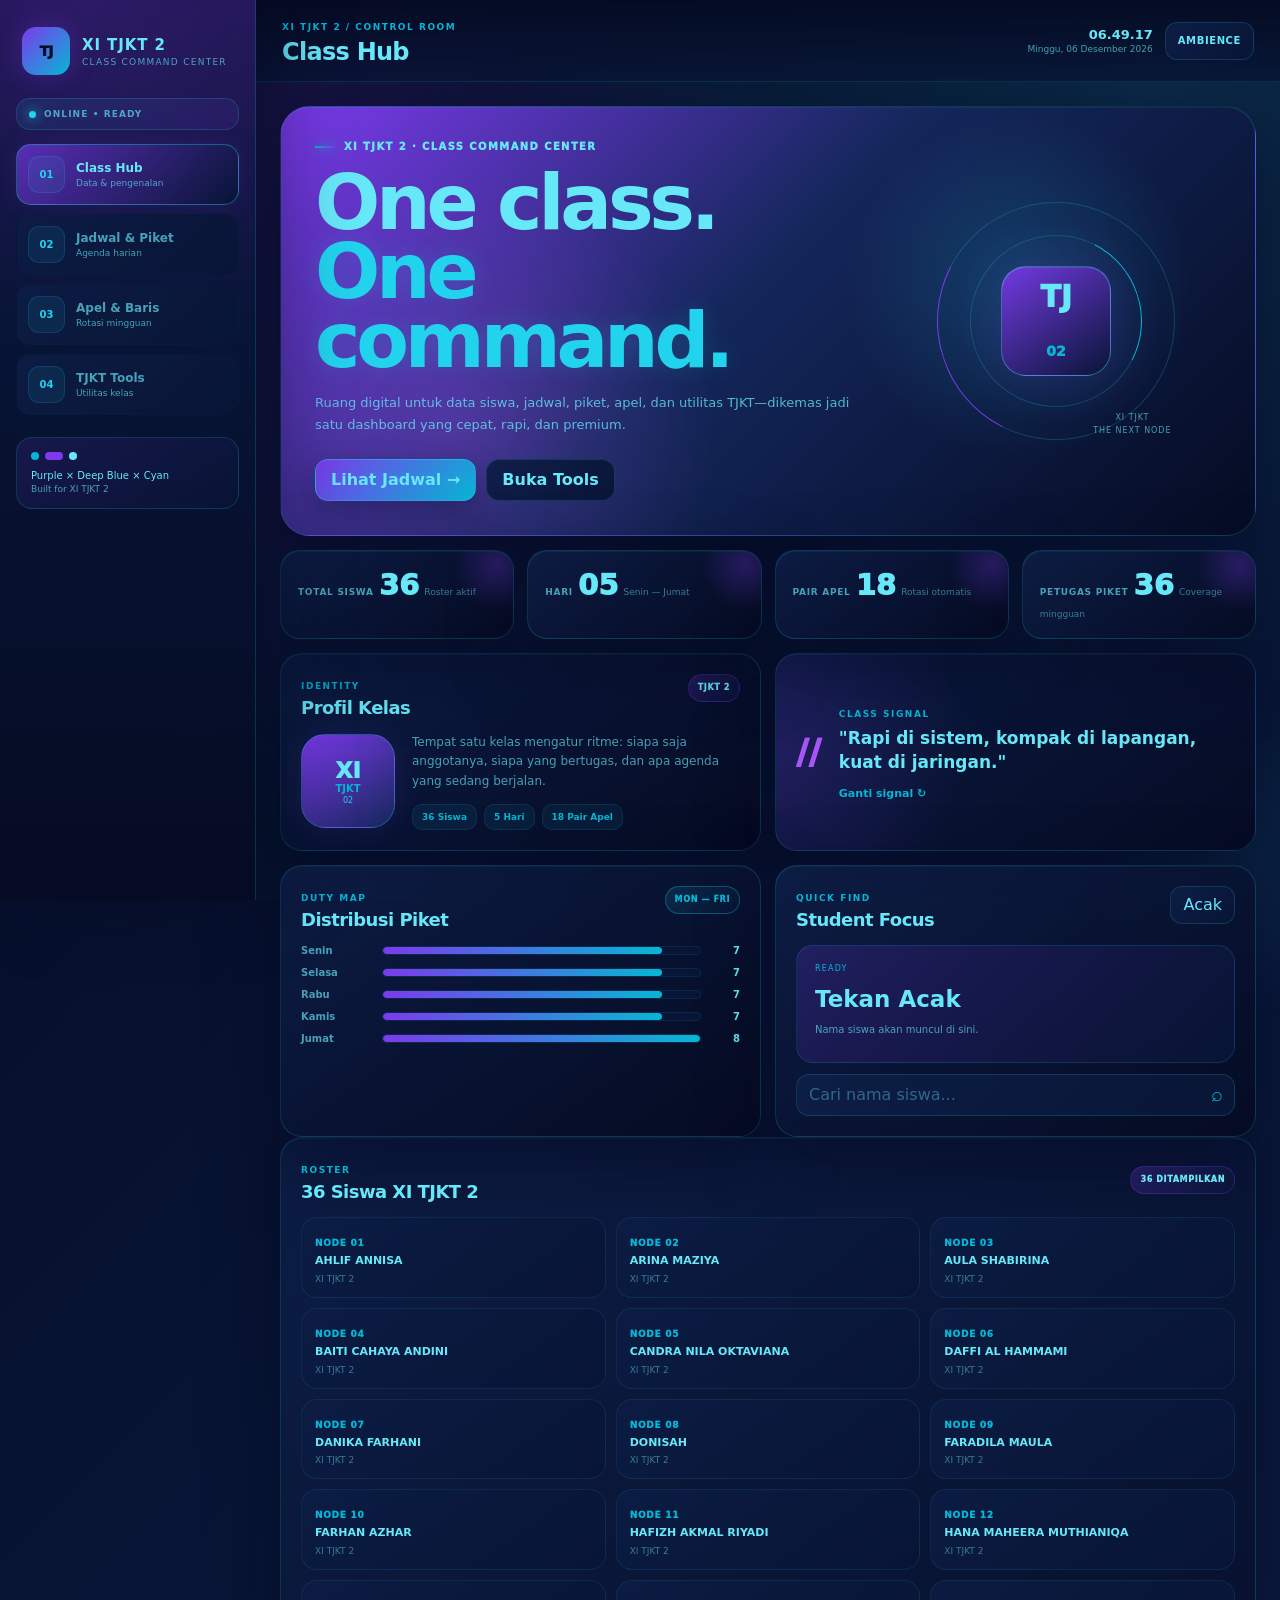
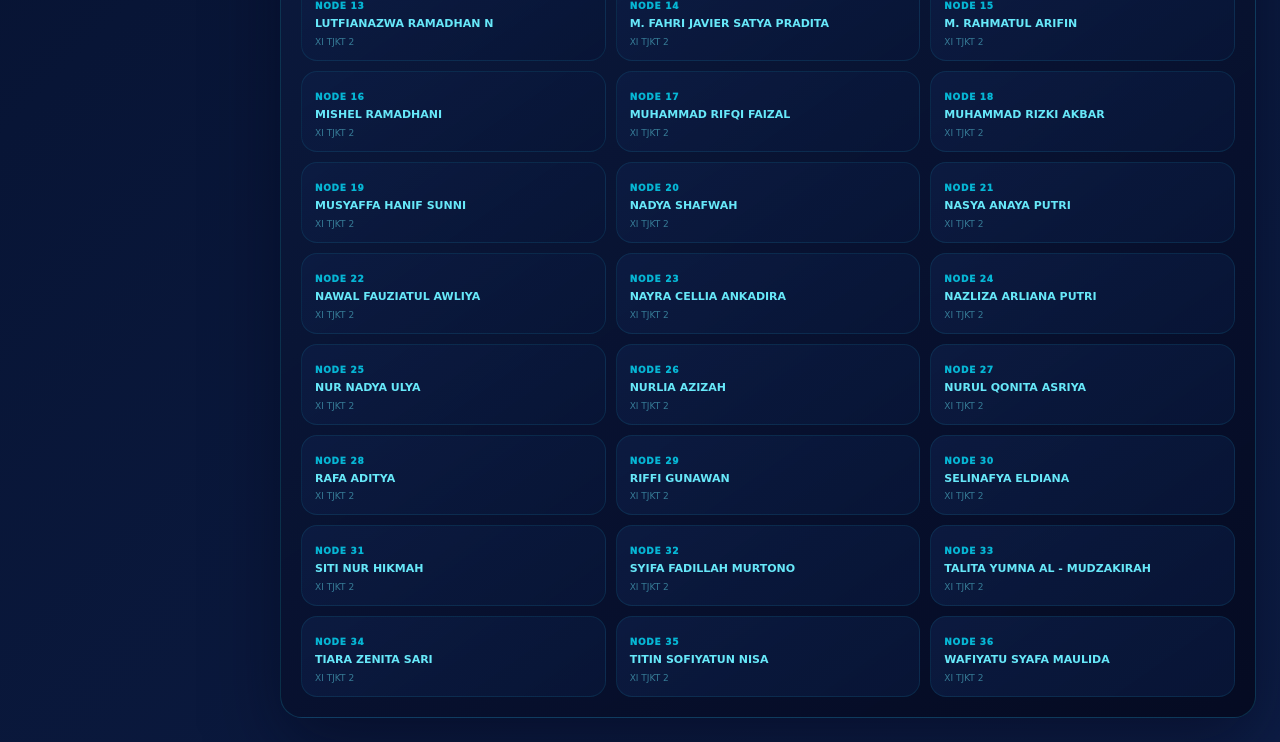
==== commit 9e9658a7: "Fresh rebuild XI TJKT 2 server from zero" ====
--- a/index.html
+++ b/index.html
@@ -1,531 +1,474 @@
-<!DOCTYPE html>
+<!doctype html>
 <html lang="id">
 <head>
-  <meta charset="UTF-8">
-  <meta name="viewport" content="width=device-width, initial-scale=1.0">
-  <meta name="theme-color" content="#6d28d9">
-  <title>XI TJKT 2 — Class Server</title>
-  <link rel="stylesheet" href="style-v9.css">
-
-
-
-
-
+  <meta charset="utf-8">
+  <meta name="viewport" content="width=device-width, initial-scale=1">
+  <meta name="theme-color" content="#081536">
+  <meta name="description" content="Server kelas XI TJKT 2 — dashboard, jadwal, piket, apel, dan tools TJKT.">
+  <title>XI TJKT 2 — Class Command Center</title>
+  <link rel="stylesheet" href="style.css">
 </head>
 <body>
-
-  <div class="app-shell">
-
-    <aside class="sidebar">
-      <div class="brand">
-        <div class="brand-mark">XI</div>
-        <div>
-          <strong>TJKT 2</strong>
-          <span>Class Server</span>
-        </div>
-      </div>
-
-      <nav class="main-nav">
-        <button class="nav-btn active" data-view="dashboard1">
-          <span class="nav-icon">⌂</span>
-          <span>Class Hub</span>
-        </button>
-
-        <button class="nav-btn" data-view="dashboard2">
-          <span class="nav-icon">◫</span>
-          <span>Jadwal & Piket</span>
-        </button>
-
-        <button class="nav-btn" data-view="dashboard3">
-          <span class="nav-icon">★</span>
-          <span>Apel & Baris</span>
-        </button>
-
-        <button class="nav-btn" data-view="dashboard4">
-          <span class="nav-icon">⌘</span>
-          <span>TJKT Tools</span>
-        </button>
-      </nav>
-
-      <div class="sidebar-footer">
-        <div class="mini-status">
-          <span class="status-dot"></span>
-          <div>
-            <strong>36 Siswa</strong>
-            <span>XI TJKT 2</span>
-          </div>
-        </div>
-      </div>
-    </aside>
-
-    <main class="main-area">
-
-      <header class="topbar">
-        <div>
-          <div class="topbar-kicker">XI TJKT 2</div>
-          <div class="topbar-title">Class Management Server</div>
-        </div>
-
-        <div class="topbar-actions">
-          <div class="clock-box">
-            <strong id="liveClock">00:00:00</strong>
-            <span id="liveDate">-</span>
-          </div>
-
-          <button id="themeToggle" class="icon-btn" title="Ganti tema">◐</button>
-
-          <button id="mobileMenuBtn" class="icon-btn mobile-only" title="Menu">☰</button>
-        </div>
-      </header>
-
-      <div class="content-wrap">
-
-        <!-- DASHBOARD 1 -->
-        <section id="dashboard1" class="dashboard active-dashboard">
-
-          <div class="hero-grid">
-            <div class="hero-card photo-hero">
-              <div class="hero-overlay"></div>
-
-              <div class="hero-content">
-                <span class="eyebrow">WELCOME TO XI TJKT 2</span>
-                <h1>Class Hub<br><span>Jaringan, Teknologi, Solidaritas.</span></h1>
-                <p>
-                  Pusat informasi kelas XI TJKT 2 untuk data siswa,
-                  piket, aktivitas apel, jadwal, dan tools produktivitas.
-                </p>
-
-                <div class="hero-actions">
-                  <button class="primary-btn" data-go="dashboard2">Lihat Jadwal</button>
-                  <button class="soft-btn light-soft" data-go="dashboard3">Cek Apel</button>
-                </div>
-              </div>
-
-              <div class="hero-badge">
-                <span>CLASS</span>
-                <strong>XI TJKT 2</strong>
-              </div>
-            </div>
-
-            <div class="identity-card">
-              <div class="identity-photo photo-identity"></div>
-              <div class="identity-body">
-                <span class="eyebrow purple-text">CLASS PROFILE</span>
-                <h2>Teknik Jaringan & Telekomunikasi</h2>
-                <p>
-                  Ruang digital sederhana untuk koordinasi kelas,
-                  informasi akademik, piket, dan kegiatan bersama.
-                </p>
-              </div>
-
-              <div class="identity-chips">
+  <div class="ambient ambient-a"></div>
+  <div class="ambient ambient-b"></div>
+
+  <header class="mobile-bar">
+    <button class="icon-button" id="mobileMenuButton" aria-label="Buka menu">☰</button>
+    <div class="mobile-brand">
+      <span class="brand-mark">TJ</span>
+      <div>
+        <strong>XI TJKT 2</strong>
+        <small>Class Command Center</small>
+      </div>
+    </div>
+    <button class="icon-button" id="mobileThemeButton" aria-label="Ambience">◐</button>
+  </header>
+
+  <aside class="sidebar" id="sidebar">
+    <div class="brand-lockup">
+      <div class="brand-mark brand-mark-large">TJ</div>
+      <div>
+        <strong>XI TJKT 2</strong>
+        <span>CLASS COMMAND CENTER</span>
+      </div>
+    </div>
+
+    <div class="side-status">
+      <span class="pulse-dot"></span>
+      <span>ONLINE • READY</span>
+    </div>
+
+    <nav class="nav-stack" aria-label="Navigasi dashboard">
+      <button class="nav-button active" data-view="dashboard1">
+        <span class="nav-number">01</span>
+        <span><b>Class Hub</b><small>Data & pengenalan</small></span>
+      </button>
+      <button class="nav-button" data-view="dashboard2">
+        <span class="nav-number">02</span>
+        <span><b>Jadwal & Piket</b><small>Agenda harian</small></span>
+      </button>
+      <button class="nav-button" data-view="dashboard3">
+        <span class="nav-number">03</span>
+        <span><b>Apel & Baris</b><small>Rotasi mingguan</small></span>
+      </button>
+      <button class="nav-button" data-view="dashboard4">
+        <span class="nav-number">04</span>
+        <span><b>TJKT Tools</b><small>Utilitas kelas</small></span>
+      </button>
+    </nav>
+
+    <div class="sidebar-foot">
+      <div class="mini-orbit"><span></span><span></span><span></span></div>
+      <p>Purple × Deep Blue × Cyan</p>
+      <small>Built for XI TJKT 2</small>
+    </div>
+  </aside>
+
+  <main class="main-content">
+    <section class="topbar">
+      <div>
+        <span class="eyebrow">XI TJKT 2 / CONTROL ROOM</span>
+        <h1 id="pageTitle">Class Hub</h1>
+      </div>
+      <div class="topbar-actions">
+        <div class="live-clock" aria-live="polite">
+          <span id="liveClock">00:00:00</span>
+          <small id="liveDate">—</small>
+        </div>
+        <button class="theme-button" id="themeButton">AMBIENCE</button>
+      </div>
+    </section>
+
+    <section class="view active" id="dashboard1">
+      <div class="hero hero-hub">
+        <div class="hero-grid">
+          <div class="hero-copy">
+            <div class="kicker"><span></span> XI TJKT 2 · CLASS COMMAND CENTER</div>
+            <h2>One class.<br><em>One command.</em></h2>
+            <p>Ruang digital untuk data siswa, jadwal, piket, apel, dan utilitas TJKT—dikemas jadi satu dashboard yang cepat, rapi, dan premium.</p>
+            <div class="hero-actions">
+              <button class="primary-btn" data-jump="dashboard2">Lihat Jadwal →</button>
+              <button class="ghost-btn" data-jump="dashboard4">Buka Tools</button>
+            </div>
+          </div>
+
+          <div class="hero-core">
+            <div class="orbit-ring ring-1"></div>
+            <div class="orbit-ring ring-2"></div>
+            <div class="core-square">TJ<br><span>02</span></div>
+            <div class="core-caption">XI TJKT<br>THE NEXT NODE</div>
+          </div>
+        </div>
+      </div>
+
+      <div class="stat-grid" id="classStats"></div>
+
+      <div class="section-grid two-col">
+        <section class="panel profile-panel">
+          <div class="panel-heading">
+            <div>
+              <span class="eyebrow">IDENTITY</span>
+              <h3>Profil Kelas</h3>
+            </div>
+            <span class="chip">TJKT 2</span>
+          </div>
+
+          <div class="profile-layout">
+            <div class="profile-seal">
+              <span>XI</span>
+              <b>TJKT</b>
+              <small>02</small>
+            </div>
+
+            <div class="profile-copy">
+              <p>Tempat satu kelas mengatur ritme: siapa saja anggotanya, siapa yang bertugas, dan apa agenda yang sedang berjalan.</p>
+              <div class="tag-row">
                 <span>36 Siswa</span>
                 <span>5 Hari</span>
-                <span>4 Dashboard</span>
+                <span>18 Pair Apel</span>
               </div>
             </div>
           </div>
-
-          <div class="section-heading">
-            <div>
-              <span class="eyebrow">OVERVIEW</span>
-              <h2>Ringkasan Kelas</h2>
-            </div>
-            <button id="dashboardRandomBtn" class="soft-btn">Acak Siswa</button>
-          </div>
-
-          <div class="stats-grid">
-            <div class="stat-card stat-purple">
-              <span>Total Siswa</span>
-              <strong id="statStudents">36</strong>
-              <small>anggota kelas</small>
-            </div>
-
-            <div class="stat-card stat-blue">
-              <span>Hari Sekolah</span>
-              <strong>5</strong>
-              <small>Senin — Jumat</small>
-            </div>
-
-            <div class="stat-card stat-indigo">
-              <span>Kelompok Apel</span>
-              <strong>18</strong>
-              <small>pasangan rotasi</small>
-            </div>
-
-            <div class="stat-card stat-cyan">
-              <span>Piket Harian</span>
-              <strong>5</strong>
-              <small>jadwal aktif</small>
-            </div>
-          </div>
-
-          <div class="two-column">
-
-            <div class="panel">
-              <div class="panel-head">
-                <div>
-                  <span class="eyebrow">CLASS DATA</span>
-                  <h3>Pencarian Siswa</h3>
-                </div>
-                <span id="studentCountLabel" class="panel-pill">36 siswa</span>
-              </div>
-
-              <div class="search-row">
-                <input id="studentSearch" class="text-input" type="search" placeholder="Cari nama siswa...">
-                <button id="clearStudentSearch" class="soft-btn">Reset</button>
-              </div>
-
-              <div id="studentGrid" class="student-grid"></div>
-
-              <div id="studentEmpty" class="empty-state hidden">
-                Siswa yang dicari tidak ditemukan.
-              </div>
-            </div>
-
-            <div class="panel">
-              <div class="panel-head">
-                <div>
-                  <span class="eyebrow">PICKET DISTRIBUTION</span>
-                  <h3>Sebaran Piket</h3>
-                </div>
-              </div>
-
-              <div id="dutyDistribution" class="bars"></div>
-
-              <div class="random-box">
-                <span class="eyebrow">RANDOM RESULT</span>
-                <strong id="dashboardRandomResult">—</strong>
-                <small id="dashboardRandomMeta">Klik tombol acak untuk memilih siswa.</small>
-              </div>
-            </div>
-
-          </div>
-
-          <div class="reference-strip">
-            <div class="strip-photo strip-1"></div>
-            <div class="strip-photo strip-2"></div>
-            <div class="strip-photo strip-3"></div>
-            <div class="strip-copy">
-              <span class="eyebrow">CLASS SPIRIT</span>
-              <h3>Belajar bareng, kerja bareng, tumbuh bareng.</h3>
-              <p>Visual menggunakan referensi foto kelas sebagai identitas halaman.</p>
-            </div>
-          </div>
-
-        </section>
-
-        <!-- DASHBOARD 2 -->
-        <section id="dashboard2" class="dashboard">
-
-          <div class="page-banner">
-            <div>
-              <span class="eyebrow">DASHBOARD 02</span>
-              <h1>Jadwal Pelajaran & Piket</h1>
-              <p>Gunakan tab jadwal untuk Block A / Block B dan pilih hari untuk melihat piket.</p>
-            </div>
-
-            <div class="banner-mark">
-              <span>XI</span>
-              <strong>TJKT 2</strong>
-            </div>
-          </div>
-
-          <div class="segmented-control schedule-toggle">
-            <button class="segment-btn active" data-block="A">BLOCK A</button>
-            <button class="segment-btn" data-block="B">BLOCK B</button>
-          </div>
-
-          <div class="panel">
-            <div class="panel-head">
-              <div>
-                <span class="eyebrow">PELAJARAN</span>
-                <h3 id="scheduleTitle">Jadwal Block A</h3>
-              </div>
-              <span id="scheduleCount" class="panel-pill">5 hari</span>
-            </div>
-
-            <div id="scheduleGrid" class="schedule-grid"></div>
-          </div>
-
-          <div class="two-column duty-layout">
-
-            <div class="panel">
-              <div class="panel-head">
-                <div>
-                  <span class="eyebrow">PIKET HARIAN</span>
-                  <h3>Jadwal Piket</h3>
-                </div>
-                <span id="dutyDoneSummary" class="panel-pill">0 selesai</span>
-              </div>
-
-              <div id="dutyDayTabs" class="day-tabs"></div>
-
-              <div id="dutyList" class="duty-list"></div>
-            </div>
-
-            <div class="panel quick-info-panel">
-              <span class="eyebrow">INFO KELAS</span>
-              <h3>Catatan Operasional</h3>
-
-              <div class="info-item">
-                <span class="info-icon">01</span>
-                <div>
-                  <strong>Block A / B</strong>
-                  <p>Gunakan tombol di atas untuk berpindah susunan pelajaran.</p>
-                </div>
-              </div>
-
-              <div class="info-item">
-                <span class="info-icon">02</span>
-                <div>
-                  <strong>Piket</strong>
-                  <p>Checklist piket tersimpan otomatis di browser perangkat.</p>
-                </div>
-              </div>
-
-              <div class="info-item">
-                <span class="info-icon">03</span>
-                <div>
-                  <strong>Hari Aktif</strong>
-                  <p>Senin sampai Jumat tersedia di panel piket.</p>
-                </div>
-              </div>
-            </div>
-
-          </div>
-
-        </section>
-
-        <!-- DASHBOARD 3 -->
-        <section id="dashboard3" class="dashboard">
-
-          <div class="apel-hero">
-            <div class="apel-hero-copy">
-              <span class="eyebrow">DASHBOARD 03 • APEL / BARIS</span>
-              <h1>Rotasi Apel<br><span>XI TJKT 2</span></h1>
-              <p>
-                Setiap minggu dua siswa aktif:
-                satu untuk <strong>apel hari ini</strong> dan satu untuk
-                <strong>apel selanjutnya</strong>.
-              </p>
-
-              <div class="apel-meta-row">
-                <span id="rotationModeBadge" class="hero-chip">MODE OTOMATIS</span>
-                <span id="rotationWeekText" class="hero-chip">MINGGU 1</span>
-              </div>
-            </div>
-
-            <div class="apel-hero-mark">
-              <div class="orbit orbit-1"></div>
-              <div class="orbit orbit-2"></div>
-              <div class="center-mark">02</div>
-            </div>
-          </div>
-
-          <div class="apel-current-grid">
-
-            <div class="apel-person-card today">
-              <div class="person-top">
-                <span class="eyebrow">APEL HARI INI</span>
-                <span class="role-badge">CURRENT</span>
-              </div>
-
-              <div class="person-number">01</div>
-              <h2 id="currentStudentName">AHLIF ANNISA</h2>
-              <p id="currentStudentNumber">No. 1 • XI TJKT 2</p>
-
-              <div class="person-footer">
-                <span>Pasangan Minggu <strong id="currentPairNumber">1</strong></span>
-              </div>
-            </div>
-
-            <div class="arrow-card">→</div>
-
-            <div class="apel-person-card next">
-              <div class="person-top">
-                <span class="eyebrow">APEL SELANJUTNYA</span>
-                <span class="role-badge">NEXT</span>
-              </div>
-
-              <div class="person-number">02</div>
-              <h2 id="nextStudentName">ARINA MAZIYA</h2>
-              <p id="nextStudentNumber">No. 2 • XI TJKT 2</p>
-
-              <div class="person-footer">
-                <span>Pasangan Minggu <strong id="nextPairNumber">1</strong></span>
-              </div>
-            </div>
-
-          </div>
-
-          <div class="control-panel panel">
-
-            <div class="panel-head">
-              <div>
-                <span class="eyebrow">ROTATION CONTROL</span>
-                <h3>Kontrol Minggu</h3>
-              </div>
-              <span id="rotationStatus" class="panel-pill">AUTO</span>
-            </div>
-
-            <div class="rotation-controls">
-              <div>
-                <label for="rotationWeek">Pilih Minggu</label>
-                <select id="rotationWeek" class="text-input"></select>
-              </div>
-
-              <button id="rotationAutoBtn" class="primary-btn">Kembali Auto</button>
-              <button id="rotationPrevBtn" class="soft-btn">← Sebelumnya</button>
-              <button id="rotationNextBtn" class="soft-btn">Selanjutnya →</button>
-            </div>
-
-          </div>
-
-          <div class="panel">
-            <div class="panel-head">
-              <div>
-                <span class="eyebrow">18 PAIRS</span>
-                <h3>Urutan Rotasi</h3>
-              </div>
-              <span class="panel-pill">2 siswa / minggu</span>
-            </div>
-
-            <div id="rotationSequence" class="rotation-sequence"></div>
-          </div>
-
-          <div class="note-box">
-            <strong>Aturan rotasi</strong>
-            <span>
-              Minggu 1 = AHLIF ANNISA + ARINA MAZIYA.
-              Setelah minggu 18 selesai, sistem kembali ke minggu 1.
-              Mode otomatis mengikuti pergantian minggu.
-            </span>
-          </div>
-
-        </section>
-
-        <!-- DASHBOARD 4 -->
-        <section id="dashboard4" class="dashboard">
-
-          <div class="page-banner">
-            <div>
-              <span class="eyebrow">DASHBOARD 04</span>
-              <h1>TJKT Tools</h1>
-              <p>Toolkit kecil untuk kebutuhan kelas dan praktik jaringan.</p>
-            </div>
-
-            <div class="banner-mark">
-              <span>NET</span>
-              <strong>TOOLS</strong>
-            </div>
-          </div>
-
-          <div class="tools-grid">
-
-            <div class="tool-card">
-              <div class="tool-icon">IP</div>
-              <span class="eyebrow">NETWORKING</span>
-              <h3>IP Class Checker</h3>
-              <p>Cek validitas IPv4, kelas alamat, private/public, dan oktet.</p>
-
-              <input id="ipInput" class="text-input" type="text" placeholder="192.168.1.1">
-              <button id="checkIpBtn" class="primary-btn full">Periksa IP</button>
-
-              <div id="ipResult" class="tool-result">
-                Masukkan IPv4 untuk mulai.
-              </div>
-            </div>
-
-            <div class="tool-card">
-              <div class="tool-icon">/24</div>
-              <span class="eyebrow">SUBNETTING</span>
+        </section>
+
+        <section class="panel quote-panel">
+          <div class="quote-mark">//</div>
+          <div>
+            <span class="eyebrow">CLASS SIGNAL</span>
+            <blockquote id="classQuote">"Rapi di sistem, kompak di lapangan, kuat di jaringan."</blockquote>
+            <button class="text-btn" id="newQuote">Ganti signal ↻</button>
+          </div>
+        </section>
+      </div>
+
+      <div class="section-grid two-col">
+        <section class="panel">
+          <div class="panel-heading">
+            <div>
+              <span class="eyebrow">DUTY MAP</span>
+              <h3>Distribusi Piket</h3>
+            </div>
+            <span class="chip chip-cyan">MON — FRI</span>
+          </div>
+          <div id="dutyDistribution" class="bar-list"></div>
+        </section>
+
+        <section class="panel focus-panel">
+          <div class="panel-heading">
+            <div>
+              <span class="eyebrow">QUICK FIND</span>
+              <h3>Student Focus</h3>
+            </div>
+            <button class="mini-btn" id="randomStudentTop">Acak</button>
+          </div>
+
+          <div class="focus-card" id="focusStudent">
+            <span class="focus-label">READY</span>
+            <strong>Tekan Acak</strong>
+            <small>Nama siswa akan muncul di sini.</small>
+          </div>
+
+          <div class="search-box">
+            <input id="studentSearch" type="search" placeholder="Cari nama siswa..." autocomplete="off">
+            <span>⌕</span>
+          </div>
+        </section>
+      </div>
+
+      <section class="panel student-panel">
+        <div class="panel-heading wrap">
+          <div>
+            <span class="eyebrow">ROSTER</span>
+            <h3>36 Siswa XI TJKT 2</h3>
+          </div>
+          <span class="chip" id="studentCountLabel">36 TERDAFTAR</span>
+        </div>
+
+        <div class="student-grid" id="studentGrid"></div>
+      </section>
+    </section>
+
+    <section class="view" id="dashboard2">
+      <div class="page-hero compact-hero">
+        <div>
+          <span class="eyebrow">02 / SCHEDULE MATRIX</span>
+          <h2>Jadwal Pelajaran & Piket</h2>
+          <p>Switch blok pelajaran, pilih hari, lalu cek tim piket yang bertugas.</p>
+        </div>
+        <div class="matrix-badge"><span>05</span><small>HARI SEKOLAH</small></div>
+      </div>
+
+      <section class="panel control-panel">
+        <div class="segmented" id="blockSwitcher">
+          <button class="active" data-block="A">BLOCK A</button>
+          <button data-block="B">BLOCK B</button>
+        </div>
+
+        <div class="day-pills" id="daySwitcher"></div>
+      </section>
+
+      <div class="schedule-layout">
+        <section class="panel schedule-panel">
+          <div class="panel-heading">
+            <div>
+              <span class="eyebrow" id="scheduleEyebrow">BLOCK A · SENIN</span>
+              <h3 id="scheduleTitle">Pelajaran</h3>
+            </div>
+            <span class="chip chip-cyan" id="subjectTotal">0 MAPEL</span>
+          </div>
+          <div id="scheduleList" class="schedule-list"></div>
+        </section>
+
+        <section class="panel duty-panel">
+          <div class="panel-heading">
+            <div>
+              <span class="eyebrow">DUTY CREW</span>
+              <h3 id="dutyTitle">Piket Senin</h3>
+            </div>
+            <span class="chip" id="dutyTotal">0 ORANG</span>
+          </div>
+
+          <div id="dutyList" class="duty-list"></div>
+
+          <div class="duty-progress">
+            <div>
+              <span>Checklist lokal</span>
+              <strong id="dutyDone">0 / 0</strong>
+            </div>
+            <div class="progress-track"><span id="dutyProgress"></span></div>
+          </div>
+        </section>
+      </div>
+
+      <section class="panel timetable-note">
+        <div class="signal-line"><span></span><span></span><span></span></div>
+        <div>
+          <span class="eyebrow">SYNC NOTE</span>
+          <p>Daftar jadwal dan piket dibuat khusus untuk struktur XI TJKT 2. Checklist piket disimpan lokal di perangkat.</p>
+        </div>
+      </section>
+    </section>
+
+    <section class="view" id="dashboard3">
+      <div class="appel-hero">
+        <div class="appel-copy">
+          <div class="kicker"><span></span> 03 / WEEKLY ROTATION</div>
+          <h2>Apel &<br><em>Baris-Berbaris</em></h2>
+          <p>Satu minggu, satu duo. Orang pertama untuk apel hari ini, orang kedua untuk apel selanjutnya. Setelah minggu ke-18, rotasi kembali ke awal.</p>
+
+          <div class="hero-actions">
+            <button class="primary-btn" id="nextRotationHero">Minggu berikutnya →</button>
+            <button class="ghost-btn" id="resetRotationHero">Reset ke M1</button>
+          </div>
+        </div>
+
+        <div class="appel-visual">
+          <div class="tower">
+            <span></span><span></span><span></span>
+            <b>APEL</b>
+          </div>
+          <small>18 PAIR / 36 STUDENTS</small>
+        </div>
+      </div>
+
+      <section class="rotation-stage">
+        <div class="rotation-meta">
+          <span class="eyebrow">CURRENT WEEK</span>
+          <strong>Minggu <span id="rotationWeekLabel">01</span></strong>
+          <span class="status-dot">LIVE</span>
+        </div>
+
+        <div class="pair-cards">
+          <article class="person-card today-card">
+            <span class="person-role">APEL HARI INI</span>
+            <div class="person-number" id="todayNumber">01</div>
+            <div class="person-name" id="todayName">AHLIF ANNISA</div>
+            <small id="todayMeta">Nomor siswa 01</small>
+          </article>
+
+          <div class="pair-arrow">
+            <span>→</span>
+            <small>NEXT</small>
+          </div>
+
+          <article class="person-card next-card">
+            <span class="person-role">APEL SELANJUTNYA</span>
+            <div class="person-number" id="nextNumber">02</div>
+            <div class="person-name" id="nextName">ARINA MAZIYA</div>
+            <small id="nextMeta">Nomor siswa 02</small>
+          </article>
+        </div>
+
+        <section class="panel rotation-control">
+          <div>
+            <span class="eyebrow">ROTATION CONTROL</span>
+            <h3>Pilih minggu</h3>
+          </div>
+
+          <div class="rotation-form">
+            <button class="mini-btn" id="rotationPrev">←</button>
+            <input id="rotationWeek" type="number" min="1" max="18" value="1">
+            <button class="mini-btn" id="rotationNext">→</button>
+            <button class="primary-btn small" id="generateRotation">Generate</button>
+            <button class="ghost-btn small" id="resetRotation">Reset</button>
+          </div>
+
+          <p id="rotationStatus">Minggu 1: AHLIF ANNISA → ARINA MAZIYA</p>
+        </section>
+
+        <section class="panel pair-map-panel">
+          <div class="panel-heading wrap">
+            <div>
+              <span class="eyebrow">PAIR ROADMAP</span>
+              <h3>18 Minggu / 18 Duo</h3>
+            </div>
+            <span class="chip chip-cyan">AUTO LOOP</span>
+          </div>
+
+          <div id="pairRoadmap" class="pair-roadmap"></div>
+        </section>
+      </section>
+    </section>
+
+    <section class="view" id="dashboard4">
+      <div class="page-hero compact-hero tools-hero">
+        <div>
+          <span class="eyebrow">04 / NETWORK UTILITY DECK</span>
+          <h2>TJKT Tools</h2>
+          <p>Toolbox ringan untuk kebutuhan kelas: jaringan, randomizer, countdown, notes, export, dan print.</p>
+        </div>
+        <div class="matrix-badge"><span>07</span><small>TOOLS READY</small></div>
+      </div>
+
+      <div class="tool-grid">
+        <section class="panel tool-card wide-tool">
+          <div class="panel-heading">
+            <div>
+              <span class="eyebrow">01 / NETWORK</span>
+              <h3>IP Checker</h3>
+            </div>
+            <span class="chip">IPv4</span>
+          </div>
+
+          <div class="tool-row">
+            <input id="ipInput" type="text" inputmode="decimal" placeholder="Contoh: 192.168.1.10">
+            <button class="primary-btn" id="checkIp">Analyze</button>
+          </div>
+
+          <div id="ipResult" class="result-grid">
+            <div><span>STATUS</span><strong>READY</strong></div>
+            <div><span>TYPE</span><strong>—</strong></div>
+            <div><span>OCTETS</span><strong>—</strong></div>
+            <div><span>CLASS</span><strong>—</strong></div>
+          </div>
+        </section>
+
+        <section class="panel tool-card">
+          <div class="panel-heading">
+            <div>
+              <span class="eyebrow">02 / SUBNET</span>
               <h3>Subnet Helper</h3>
-              <p>Hitung network, broadcast, range host, mask, dan jumlah host.</p>
-
-              <input id="subnetInput" class="text-input" type="text" placeholder="192.168.10.0/24">
-              <button id="checkSubnetBtn" class="primary-btn full">Hitung Subnet</button>
-
-              <div id="subnetResult" class="tool-result">
-                Masukkan CIDR seperti 192.168.10.0/24.
-              </div>
-            </div>
-
-            <div class="tool-card">
-              <div class="tool-icon">R</div>
-              <span class="eyebrow">CLASSROOM</span>
+            </div>
+            <span class="chip chip-cyan">CIDR</span>
+          </div>
+
+          <div class="tool-row split">
+            <input id="subnetInput" type="text" inputmode="decimal" placeholder="192.168.1.0">
+            <input id="prefixInput" type="number" min="0" max="32" value="24" aria-label="Prefix CIDR">
+          </div>
+
+          <button class="primary-btn full-btn" id="calcSubnet">Calculate</button>
+          <div id="subnetResult" class="stack-result"><p>Masukkan IP dan prefix.</p></div>
+        </section>
+
+        <section class="panel tool-card">
+          <div class="panel-heading">
+            <div>
+              <span class="eyebrow">03 / RANDOMIZER</span>
               <h3>Random Student</h3>
-              <p>Pilih satu siswa secara acak dari 36 anggota kelas.</p>
-
-              <button id="toolRandomBtn" class="primary-btn full">Acak Sekarang</button>
-
-              <div class="tool-result large-result">
-                <strong id="toolRandomResult">—</strong>
-                <span id="toolRandomMeta">Belum ada hasil.</span>
-              </div>
-            </div>
-
-            <div class="tool-card">
-              <div class="tool-icon">T</div>
-              <span class="eyebrow">TIMER</span>
+            </div>
+            <span class="chip">36 NODE</span>
+          </div>
+
+          <div class="random-spot" id="randomToolSpot">
+            <span>READY</span>
+            <strong>?</strong>
+            <small>Pilih siswa secara acak</small>
+          </div>
+
+          <button class="primary-btn full-btn" id="randomStudentTool">Spin Student</button>
+        </section>
+
+        <section class="panel tool-card">
+          <div class="panel-heading">
+            <div>
+              <span class="eyebrow">04 / TIMEBOX</span>
               <h3>Countdown</h3>
-              <p>Timer sederhana untuk presentasi, piket, atau kegiatan kelas.</p>
-
-              <div class="timer-row">
-                <input id="countdownMinutes" class="text-input" type="number" min="1" max="180" value="5">
-                <span>menit</span>
-              </div>
-
-              <div id="timerDisplay" class="timer-display">05:00</div>
-
-              <div class="action-row">
-                <button id="startTimerBtn" class="primary-btn">Mulai</button>
-                <button id="pauseTimerBtn" class="soft-btn">Pause</button>
-                <button id="resetTimerBtn" class="soft-btn">Reset</button>
-              </div>
-            </div>
-
-            <div class="tool-card wide-tool">
-              <div class="tool-icon">N</div>
-              <span class="eyebrow">LOCAL STORAGE</span>
-              <h3>Catatan Kelas</h3>
-              <p>Catatan tersimpan otomatis di browser perangkat ini.</p>
-
-              <textarea id="classNotes" class="text-area" rows="8" placeholder="Tulis catatan kelas di sini..."></textarea>
-
-              <div class="notes-meta">
-                <span id="notesCount">0 karakter</span>
-                <button id="clearNotesBtn" class="soft-btn">Bersihkan</button>
-              </div>
-            </div>
-
-            <div class="tool-card wide-tool">
-              <div class="tool-icon">⇩</div>
-              <span class="eyebrow">DATA</span>
-              <h3>Data & Cetak</h3>
-              <p>Export konfigurasi kelas atau cetak dashboard.</p>
-
-              <div class="action-row">
-                <button id="exportBtn" class="primary-btn">Export JSON</button>
-                <button id="printBtn" class="soft-btn">Print</button>
-              </div>
-
-              <div id="exportStatus" class="tool-result">
-                File export berisi siswa, jadwal, piket, dan konfigurasi apel.
-              </div>
-            </div>
-
-          </div>
-
-        </section>
-
-      </div>
-
-    </main>
-  </div>
-
-  <div id="toast" class="toast"></div>
-
+            </div>
+            <span class="chip chip-cyan">LOCAL</span>
+          </div>
+
+          <div class="countdown-display" id="countdownDisplay">05:00</div>
+
+          <div class="tool-row split">
+            <input id="countdownMinutes" type="number" min="0" max="999" value="5">
+            <input id="countdownSeconds" type="number" min="0" max="59" value="0">
+          </div>
+
+          <div class="tool-row">
+            <button class="primary-btn" id="countdownStart">Start</button>
+            <button class="ghost-btn" id="countdownPause">Pause</button>
+            <button class="ghost-btn" id="countdownReset">Reset</button>
+          </div>
+        </section>
+
+        <section class="panel tool-card wide-tool">
+          <div class="panel-heading">
+            <div>
+              <span class="eyebrow">05 / SCRATCHPAD</span>
+              <h3>Class Notes</h3>
+            </div>
+            <span class="save-state" id="notesState">LOCAL</span>
+          </div>
+
+          <textarea id="classNotes" placeholder="Tulis catatan kelas di sini... tersimpan otomatis di perangkat ini."></textarea>
+
+          <div class="note-footer">
+            <span>Autosave aktif</span>
+            <button class="mini-btn" id="clearNotes">Clear</button>
+          </div>
+        </section>
+
+        <section class="panel tool-card">
+          <div class="panel-heading">
+            <div>
+              <span class="eyebrow">06 / DATA</span>
+              <h3>Export JSON</h3>
+            </div>
+            <span class="chip">LOCAL</span>
+          </div>
+
+          <p class="tool-copy">Unduh roster, jadwal, piket, dan rotasi apel menjadi satu file JSON.</p>
+          <button class="primary-btn full-btn" id="exportData">Export Class Data</button>
+        </section>
+
+        <section class="panel tool-card">
+          <div class="panel-heading">
+            <div>
+              <span class="eyebrow">07 / OUTPUT</span>
+              <h3>Print Center</h3>
+            </div>
+            <span class="chip chip-cyan">READY</span>
+          </div>
+
+          <p class="tool-copy">Cetak dashboard yang sedang dibuka tanpa elemen navigasi yang mengganggu.</p>
+          <button class="ghost-btn full-btn" id="printPage">Print Current View</button>
+        </section>
+      </div>
+    </section>
+  </main>
+
+  <div class="toast" id="toast" aria-live="polite"></div>
   <script src="script.js"></script>
 </body>
 </html>
--- a/style.css
+++ b/style.css
@@ -0,0 +1,850 @@
+:root{
+  --purple:#7c3aed;
+  --purple-2:#9333ea;
+  --purple-3:#a855f7;
+  --deep:#050b22;
+  --deep-2:#081536;
+  --deep-3:#0d1d45;
+  --deep-4:#14275b;
+  --cyan:#06b6d4;
+  --cyan-2:#22d3ee;
+  --cyan-3:#67e8f9;
+  --purple-glow:rgba(124,58,237,.28);
+  --cyan-glow:rgba(34,211,238,.22);
+  --border:rgba(34,211,238,.18);
+  --border-strong:rgba(34,211,238,.4);
+  --text:var(--cyan-3);
+  --muted:rgba(103,232,249,.66);
+  --surface:linear-gradient(145deg,rgba(13,29,69,.94),rgba(5,11,34,.98));
+  --shadow:0 24px 70px rgba(3,8,28,.52),inset 0 1px 0 rgba(103,232,249,.06);
+}
+*{box-sizing:border-box;margin:0;padding:0}
+html{scroll-behavior:smooth}
+body{
+  min-height:100vh;
+  background:
+    radial-gradient(circle at 12% 8%,rgba(124,58,237,.2),transparent 26%),
+    radial-gradient(circle at 90% 4%,rgba(34,211,238,.12),transparent 25%),
+    linear-gradient(135deg,var(--deep) 0%,var(--deep-2) 48%,var(--deep-3) 100%);
+  color:var(--text);
+  font-family:Inter,ui-sans-serif,system-ui,-apple-system,BlinkMacSystemFont,"Segoe UI",sans-serif;
+  overflow-x:hidden;
+  color-scheme:dark;
+}
+body::before{
+  content:"";
+  position:fixed;
+  inset:0;
+  pointer-events:none;
+  background:linear-gradient(120deg,transparent 20%,rgba(34,211,238,.025),transparent 65%);
+  z-index:-2;
+}
+button,input,textarea{font:inherit}
+button{cursor:pointer}
+button:focus-visible,input:focus-visible,textarea:focus-visible{outline:2px solid var(--cyan-2);outline-offset:2px}
+::selection{background:var(--purple);color:var(--cyan-3)}
+::-webkit-scrollbar{width:9px;height:9px}
+::-webkit-scrollbar-track{background:var(--deep)}
+::-webkit-scrollbar-thumb{background:linear-gradient(180deg,var(--purple),var(--cyan));border-radius:999px}
+
+.ambient{
+  position:fixed;
+  width:360px;
+  height:360px;
+  border-radius:50%;
+  pointer-events:none;
+  z-index:-1;
+  opacity:.34;
+}
+.ambient-a{top:-150px;left:-120px;background:radial-gradient(circle,var(--purple-glow),transparent 68%)}
+.ambient-b{right:-150px;bottom:-130px;background:radial-gradient(circle,var(--cyan-glow),transparent 68%)}
+
+.mobile-bar{display:none}
+.sidebar{
+  position:fixed;
+  inset:0 auto 0 0;
+  width:256px;
+  padding:22px 16px;
+  background:linear-gradient(180deg,rgba(124,58,237,.16),rgba(8,21,54,.97) 36%,rgba(5,11,34,.99));
+  border-right:1px solid var(--border);
+  box-shadow:20px 0 70px rgba(3,8,28,.44);
+  z-index:100;
+  overflow:auto;
+}
+.brand-lockup{display:flex;align-items:center;gap:12px;padding:5px 6px 18px}
+.brand-mark{
+  width:42px;
+  height:42px;
+  display:grid;
+  place-items:center;
+  border-radius:14px;
+  background:linear-gradient(135deg,var(--purple),var(--cyan));
+  box-shadow:0 0 26px rgba(124,58,237,.28);
+  font-weight:950;
+  color:var(--deep);
+  letter-spacing:-.06em
+}
+.brand-mark-large{width:48px;height:48px;font-size:14px}
+.brand-lockup strong{display:block;font-size:15px;letter-spacing:.06em;color:var(--cyan-3)}
+.brand-lockup span{display:block;margin-top:3px;color:var(--muted);font-size:9px;letter-spacing:.14em}
+.side-status{
+  display:flex;
+  align-items:center;
+  gap:8px;
+  padding:10px 12px;
+  margin:5px 0 14px;
+  border-radius:14px;
+  background:linear-gradient(135deg,rgba(34,211,238,.09),rgba(124,58,237,.12));
+  border:1px solid var(--border);
+  color:var(--muted);
+  font-size:9px;
+  font-weight:800;
+  letter-spacing:.12em
+}
+.pulse-dot{
+  width:7px;
+  height:7px;
+  border-radius:50%;
+  background:var(--cyan-2);
+  box-shadow:0 0 12px var(--cyan-2);
+  animation:pulse 1.8s ease-in-out infinite
+}
+@keyframes pulse{50%{transform:scale(1.45);opacity:.55}}
+.nav-stack{display:grid;gap:9px}
+.nav-button{
+  display:flex;
+  align-items:center;
+  gap:11px;
+  width:100%;
+  padding:11px;
+  border:1px solid transparent;
+  border-radius:15px;
+  background:linear-gradient(135deg,rgba(13,29,69,.86),rgba(8,21,54,.96));
+  color:var(--muted);
+  text-align:left;
+  transition:.2s ease;
+}
+.nav-button:hover{transform:translateX(3px);border-color:var(--border);color:var(--cyan-3)}
+.nav-button.active{
+  background:linear-gradient(135deg,rgba(124,58,237,.66),rgba(8,21,54,.96));
+  border-color:var(--border-strong);
+  color:var(--cyan-3);
+  box-shadow:0 0 28px rgba(124,58,237,.12)
+}
+.nav-number{
+  width:37px;
+  height:37px;
+  display:grid;
+  place-items:center;
+  border-radius:11px;
+  background:rgba(34,211,238,.08);
+  border:1px solid rgba(34,211,238,.13);
+  font-size:10px;
+  font-weight:900;
+  color:var(--cyan-2)
+}
+.nav-button b{display:block;font-size:12px}
+.nav-button small{display:block;margin-top:3px;font-size:9px;color:var(--muted)}
+.sidebar-foot{
+  margin-top:22px;
+  padding:14px;
+  border-radius:16px;
+  background:linear-gradient(145deg,rgba(124,58,237,.14),rgba(8,21,54,.72));
+  border:1px solid var(--border)
+}
+.sidebar-foot p{margin-top:10px;font-size:10px;color:var(--cyan-3)}
+.sidebar-foot small{display:block;margin-top:3px;color:var(--muted);font-size:9px}
+.mini-orbit{display:flex;gap:6px;align-items:center}
+.mini-orbit span{display:block;width:8px;height:8px;border-radius:50%;background:var(--cyan)}
+.mini-orbit span:nth-child(2){width:18px;border-radius:999px;background:var(--purple)}
+.mini-orbit span:nth-child(3){background:var(--cyan-3)}
+
+.main-content{margin-left:256px;min-height:100vh}
+.topbar{
+  position:sticky;
+  top:0;
+  z-index:80;
+  display:flex;
+  align-items:center;
+  justify-content:space-between;
+  gap:18px;
+  padding:15px 26px;
+  background:linear-gradient(180deg,rgba(5,11,34,.97),rgba(8,21,54,.78));
+  border-bottom:1px solid var(--border);
+  backdrop-filter:blur(18px)
+}
+.eyebrow{
+  display:inline-block;
+  color:var(--cyan);
+  font-size:9px;
+  font-weight:900;
+  letter-spacing:.17em;
+  text-transform:uppercase
+}
+.topbar h1{margin-top:4px;color:var(--cyan-3);font-size:24px;letter-spacing:-.03em}
+.topbar-actions{display:flex;align-items:center;gap:12px}
+.live-clock{min-width:126px;text-align:right}
+.live-clock span{display:block;color:var(--cyan-3);font-size:13px;font-variant-numeric:tabular-nums;font-weight:900}
+.live-clock small{display:block;margin-top:2px;color:var(--muted);font-size:9px}
+.theme-button,.icon-button,.mini-btn{
+  border:1px solid var(--border);
+  background:linear-gradient(135deg,var(--deep-3),var(--deep-2));
+  color:var(--cyan-3);
+  border-radius:12px;
+  min-height:38px;
+  padding:8px 12px
+}
+.theme-button{font-size:10px;font-weight:900;letter-spacing:.06em}
+.theme-button:hover,.mini-btn:hover,.icon-button:hover{border-color:var(--border-strong);transform:translateY(-1px)}
+
+.view{display:none;padding:24px;max-width:1540px;margin:0 auto}
+.view.active{display:block;animation:viewIn .35s ease}
+@keyframes viewIn{from{opacity:0;transform:translateY(10px)}to{opacity:1;transform:translateY(0)}}
+
+.hero,.page-hero,.appel-hero{
+  position:relative;
+  overflow:hidden;
+  border:1px solid var(--border);
+  box-shadow:var(--shadow)
+}
+.hero{
+  padding:34px;
+  border-radius:30px;
+  min-height:360px;
+  background:
+    radial-gradient(circle at 76% 42%,rgba(34,211,238,.19),transparent 22%),
+    radial-gradient(circle at 18% 75%,rgba(168,85,247,.28),transparent 30%),
+    linear-gradient(135deg,#7c3aed 0%,#14275b 46%,#050b22 100%)
+}
+.hero::after,.page-hero::after,.appel-hero::after{
+  content:"";
+  position:absolute;
+  inset:auto -15% -52% -15%;
+  height:180px;
+  background:radial-gradient(ellipse,rgba(34,211,238,.15),transparent 62%);
+  pointer-events:none
+}
+.hero-grid{display:grid;grid-template-columns:1.25fr .75fr;align-items:center;gap:26px;height:100%}
+.kicker{display:flex;align-items:center;gap:9px;color:var(--cyan-3);font-size:10px;font-weight:950;letter-spacing:.14em}
+.kicker span{
+  width:20px;height:2px;
+  background:linear-gradient(90deg,var(--cyan),var(--purple));
+  box-shadow:0 0 12px var(--cyan)
+}
+.hero h2,.appel-copy h2{
+  margin-top:16px;
+  color:var(--cyan-3);
+  font-size:clamp(42px,6vw,78px);
+  line-height:.9;
+  letter-spacing:-.055em
+}
+.hero h2 em,.appel-copy h2 em{font-style:normal;color:var(--cyan-2);text-shadow:0 0 24px rgba(34,211,238,.18)}
+.hero p,.appel-copy p{
+  max-width:720px;
+  margin-top:17px;
+  color:rgba(103,232,249,.76);
+  line-height:1.7;
+  font-size:13px
+}
+.hero-actions{display:flex;flex-wrap:wrap;gap:10px;margin-top:22px}
+.primary-btn,.ghost-btn{
+  min-height:42px;
+  padding:10px 15px;
+  border-radius:13px;
+  color:var(--cyan-3);
+  font-weight:850;
+  transition:.18s ease
+}
+.primary-btn{
+  background:linear-gradient(135deg,var(--purple),var(--cyan));
+  border:1px solid rgba(34,211,238,.38);
+  box-shadow:0 12px 30px rgba(5,11,34,.34)
+}
+.ghost-btn{
+  background:linear-gradient(135deg,rgba(13,29,69,.92),rgba(8,21,54,.95));
+  border:1px solid var(--border)
+}
+.primary-btn:hover,.ghost-btn:hover{transform:translateY(-2px);border-color:var(--border-strong);filter:brightness(1.07)}
+.primary-btn.small,.ghost-btn.small{min-height:37px;padding:8px 12px;font-size:11px}
+.primary-btn.full-btn,.ghost-btn.full-btn{width:100%}
+.text-btn{margin-top:12px;padding:0;border:0;background:none;color:var(--cyan);font-size:11px;font-weight:850}
+.text-btn:hover{color:var(--cyan-3)}
+
+.hero-core{position:relative;display:grid;place-items:center;min-height:270px}
+.orbit-ring{position:absolute;border:1px solid rgba(34,211,238,.22);border-radius:50%;transform:rotate(-18deg)}
+.ring-1{width:238px;height:238px;border-left-color:var(--purple);animation:spin 13s linear infinite}
+.ring-2{width:172px;height:172px;border-right-color:var(--cyan);animation:spinR 9s linear infinite}
+@keyframes spin{to{transform:rotate(342deg)}}
+@keyframes spinR{to{transform:rotate(-378deg)}}
+.core-square{
+  position:relative;
+  width:110px;
+  height:110px;
+  display:grid;
+  place-items:center;
+  border-radius:25px;
+  background:linear-gradient(145deg,rgba(124,58,237,.92),rgba(8,21,54,.96));
+  border:1px solid rgba(103,232,249,.38);
+  box-shadow:0 0 55px rgba(124,58,237,.22),inset 0 1px 0 rgba(103,232,249,.14);
+  font-size:30px;
+  font-weight:950;
+  color:var(--cyan-3);
+  line-height:.72
+}
+.core-square span{font-size:14px;color:var(--cyan)}
+.core-caption{
+  position:absolute;
+  right:15%;
+  bottom:18px;
+  color:var(--muted);
+  font-size:8px;
+  line-height:1.6;
+  letter-spacing:.12em;
+  text-align:center
+}
+
+.stat-grid{display:grid;grid-template-columns:repeat(4,minmax(0,1fr));gap:13px;margin-top:14px}
+.stat-card{
+  position:relative;
+  overflow:hidden;
+  padding:17px;
+  border-radius:20px;
+  background:var(--surface);
+  border:1px solid var(--border);
+  box-shadow:var(--shadow)
+}
+.stat-card::before{
+  content:"";
+  position:absolute;
+  width:90px;
+  height:90px;
+  right:-30px;
+  top:-30px;
+  border-radius:50%;
+  background:radial-gradient(circle,var(--purple-glow),transparent 70%)
+}
+.stat-card .stat-label{color:var(--muted);font-size:9px;font-weight:800;letter-spacing:.08em}
+.stat-card .stat-value{margin-top:7px;color:var(--cyan-3);font-size:29px;font-weight:950}
+.stat-card .stat-note{margin-top:4px;color:rgba(103,232,249,.5);font-size:9px}
+
+.section-grid{display:grid;gap:14px;margin-top:14px}
+.two-col{grid-template-columns:1fr 1fr}
+.panel{
+  padding:20px;
+  border-radius:22px;
+  background:var(--surface);
+  border:1px solid var(--border);
+  box-shadow:var(--shadow)
+}
+.panel-heading{display:flex;align-items:flex-start;justify-content:space-between;gap:12px;margin-bottom:15px}
+.panel-heading.wrap{align-items:center}
+.panel-heading h3{margin-top:4px;color:var(--cyan-3);font-size:18px;letter-spacing:-.03em}
+.chip,.status-dot,.save-state{
+  display:inline-flex;
+  align-items:center;
+  justify-content:center;
+  min-height:28px;
+  padding:6px 9px;
+  border-radius:999px;
+  background:linear-gradient(135deg,rgba(124,58,237,.24),rgba(8,21,54,.95));
+  border:1px solid rgba(124,58,237,.28);
+  color:var(--cyan-3);
+  font-size:8px;
+  font-weight:950;
+  letter-spacing:.08em
+}
+.chip-cyan{
+  border-color:rgba(34,211,238,.3);
+  background:linear-gradient(135deg,rgba(34,211,238,.12),rgba(8,21,54,.95));
+  color:var(--cyan)
+}
+
+.profile-layout{display:flex;align-items:center;gap:17px}
+.profile-seal{
+  width:94px;height:94px;flex:0 0 94px;
+  display:grid;place-items:center;align-content:center;
+  border-radius:24px;
+  background:linear-gradient(145deg,var(--purple),var(--deep-4));
+  border:1px solid rgba(34,211,238,.26);
+  box-shadow:0 0 30px rgba(124,58,237,.14)
+}
+.profile-seal span{font-size:22px;font-weight:950;color:var(--cyan-3)}
+.profile-seal b{font-size:10px;color:var(--cyan)}
+.profile-seal small{margin-top:2px;font-size:8px;color:var(--cyan-2)}
+.profile-copy p{color:var(--muted);font-size:12px;line-height:1.65}
+.tag-row{display:flex;flex-wrap:wrap;gap:7px;margin-top:12px}
+.tag-row span{
+  padding:7px 9px;
+  border-radius:10px;
+  background:rgba(34,211,238,.07);
+  border:1px solid rgba(34,211,238,.11);
+  color:var(--cyan);
+  font-size:9px;
+  font-weight:850
+}
+.quote-panel{
+  display:flex;
+  align-items:center;
+  gap:18px;
+  background:radial-gradient(circle at 0 50%,rgba(124,58,237,.18),transparent 38%),var(--surface)
+}
+.quote-mark{font-size:34px;line-height:1;color:var(--purple-3);font-weight:950}
+.quote-panel blockquote{margin-top:6px;color:var(--cyan-3);font-size:17px;line-height:1.4;font-weight:800}
+
+.bar-list{display:grid;gap:11px}
+.bar-item{display:grid;grid-template-columns:72px 1fr 30px;align-items:center;gap:9px}
+.bar-item .bar-day{color:var(--muted);font-size:10px;font-weight:800}
+.bar-item .bar-track{height:9px;border-radius:999px;background:var(--deep-2);overflow:hidden;border:1px solid rgba(34,211,238,.1)}
+.bar-item .bar-fill{
+  height:100%;
+  border-radius:inherit;
+  background:linear-gradient(90deg,var(--purple),var(--cyan));
+  box-shadow:0 0 16px rgba(34,211,238,.14);
+  animation:grow .8s ease both
+}
+@keyframes grow{from{width:0}}
+.bar-item strong{color:var(--cyan-3);font-size:10px;text-align:right}
+.focus-card{
+  display:grid;
+  gap:5px;
+  min-height:118px;
+  padding:18px;
+  border-radius:17px;
+  background:linear-gradient(135deg,rgba(124,58,237,.2),rgba(8,21,54,.96));
+  border:1px solid rgba(34,211,238,.15)
+}
+.focus-label{font-size:8px;letter-spacing:.15em;color:var(--cyan)}
+.focus-card strong{font-size:23px;line-height:1.05;color:var(--cyan-3)}
+.focus-card small{color:var(--muted);font-size:10px}
+.search-box{position:relative;margin-top:11px}
+.search-box input{
+  width:100%;
+  height:42px;
+  padding:10px 12px;
+  border-radius:13px;
+  border:1px solid var(--border);
+  background:linear-gradient(135deg,var(--deep-3),var(--deep-2));
+  color:var(--cyan-3)
+}
+.search-box span{position:absolute;right:12px;top:8px;color:var(--cyan);font-size:20px}
+
+.student-grid{display:grid;grid-template-columns:repeat(3,minmax(0,1fr));gap:10px}
+.student-card{
+  padding:13px;
+  border-radius:16px;
+  background:linear-gradient(145deg,rgba(13,29,69,.8),rgba(8,21,54,.97));
+  border:1px solid rgba(34,211,238,.1);
+  transition:.2s ease
+}
+.student-card:hover{transform:translateY(-2px);border-color:var(--border-strong);box-shadow:0 12px 30px rgba(3,8,28,.34)}
+.student-card .student-id{color:var(--cyan);font-size:9px;font-weight:950;letter-spacing:.08em}
+.student-card strong{display:block;margin-top:4px;color:var(--cyan-3);font-size:11px;line-height:1.35}
+.student-card small{display:block;margin-top:5px;color:rgba(103,232,249,.48);font-size:9px}
+.empty-state{
+  grid-column:1/-1;
+  padding:20px;
+  text-align:center;
+  color:var(--muted);
+  border:1px dashed var(--border);
+  border-radius:15px
+}
+
+.page-hero{
+  display:flex;
+  align-items:center;
+  justify-content:space-between;
+  gap:20px;
+  padding:25px 27px;
+  border-radius:25px;
+  background:
+    radial-gradient(circle at 92% 50%,rgba(34,211,238,.12),transparent 19%),
+    linear-gradient(135deg,rgba(124,58,237,.48),rgba(13,29,69,.95) 55%,rgba(5,11,34,.98))
+}
+.page-hero h2{margin-top:6px;color:var(--cyan-3);font-size:clamp(29px,4vw,48px);letter-spacing:-.05em}
+.page-hero p{max-width:800px;margin-top:8px;color:var(--muted);font-size:12px;line-height:1.65}
+.matrix-badge{
+  width:88px;height:88px;
+  display:grid;place-items:center;align-content:center;
+  flex:0 0 88px;
+  border-radius:22px;
+  background:linear-gradient(145deg,var(--purple),var(--deep-4));
+  border:1px solid rgba(34,211,238,.26);
+  box-shadow:0 0 30px rgba(124,58,237,.16)
+}
+.matrix-badge span{font-size:28px;font-weight:950;color:var(--cyan-3);line-height:1}
+.matrix-badge small{margin-top:5px;color:var(--cyan);font-size:7px;letter-spacing:.12em}
+.control-panel{margin-top:14px}
+.segmented{display:flex;gap:7px;flex-wrap:wrap}
+.segmented button,.day-pills button{
+  min-height:39px;
+  padding:9px 12px;
+  border-radius:12px;
+  border:1px solid var(--border);
+  background:linear-gradient(135deg,var(--deep-3),var(--deep-2));
+  color:var(--muted);
+  font-size:10px;
+  font-weight:900
+}
+.segmented button.active,.day-pills button.active{
+  background:linear-gradient(135deg,var(--purple),var(--deep-4));
+  color:var(--cyan-3);
+  border-color:var(--border-strong)
+}
+.day-pills{display:flex;gap:7px;flex-wrap:wrap;margin-top:11px}
+.schedule-layout{display:grid;grid-template-columns:1.12fr .88fr;gap:14px;margin-top:14px}
+.schedule-list,.duty-list{display:grid;gap:9px}
+.schedule-item{
+  display:flex;
+  align-items:center;
+  gap:12px;
+  padding:12px 13px;
+  border-radius:14px;
+  background:linear-gradient(135deg,rgba(124,58,237,.14),rgba(8,21,54,.92));
+  border:1px solid rgba(34,211,238,.1)
+}
+.schedule-index{
+  width:30px;height:30px;
+  display:grid;place-items:center;
+  border-radius:9px;
+  background:rgba(34,211,238,.08);
+  color:var(--cyan);
+  font-size:9px;
+  font-weight:950
+}
+.schedule-item strong{color:var(--cyan-3);font-size:12px}
+.schedule-item small{margin-left:auto;color:var(--muted);font-size:8px}
+.duty-item{
+  display:flex;
+  align-items:center;
+  gap:10px;
+  padding:10px;
+  border-radius:13px;
+  background:linear-gradient(135deg,rgba(13,29,69,.76),rgba(8,21,54,.96));
+  border:1px solid rgba(34,211,238,.1)
+}
+.duty-item input{width:18px;height:18px;accent-color:var(--cyan);flex:0 0 auto}
+.duty-item label{color:var(--cyan-3);font-size:10px;line-height:1.4;cursor:pointer}
+.duty-item.checked{
+  border-color:rgba(34,211,238,.3);
+  background:linear-gradient(135deg,rgba(34,211,238,.1),rgba(8,21,54,.96))
+}
+.duty-progress{margin-top:14px;padding-top:13px;border-top:1px solid rgba(34,211,238,.1)}
+.duty-progress>div:first-child{display:flex;justify-content:space-between;color:var(--muted);font-size:9px}
+.progress-track{height:9px;margin-top:7px;border-radius:999px;background:var(--deep-2);overflow:hidden}
+.progress-track span{display:block;height:100%;width:0;border-radius:999px;background:linear-gradient(90deg,var(--purple),var(--cyan));transition:width .3s ease}
+.timetable-note{
+  display:flex;
+  align-items:center;
+  gap:18px;
+  margin-top:14px;
+  background:linear-gradient(145deg,rgba(124,58,237,.12),rgba(8,21,54,.95))
+}
+.signal-line{display:flex;align-items:center;gap:5px;flex:0 0 auto}
+.signal-line span{width:7px;height:24px;border-radius:999px;background:var(--purple)}
+.signal-line span:nth-child(2){height:34px;background:var(--cyan)}
+.signal-line span:nth-child(3){height:15px;background:var(--purple-3)}
+.timetable-note p{margin-top:6px;color:var(--muted);font-size:10px;line-height:1.6}
+
+.appel-hero{
+  display:grid;
+  grid-template-columns:1.2fr .8fr;
+  gap:20px;
+  align-items:center;
+  padding:30px;
+  border-radius:30px;
+  background:
+    radial-gradient(circle at 80% 45%,rgba(34,211,238,.17),transparent 23%),
+    radial-gradient(circle at 18% 65%,rgba(124,58,237,.27),transparent 29%),
+    linear-gradient(135deg,var(--purple),var(--deep-4) 46%,var(--deep) 100%)
+}
+.appel-copy p{max-width:720px}
+.appel-visual{min-height:245px;display:grid;place-items:center;align-content:center;position:relative}
+.tower{
+  width:150px;height:150px;
+  display:flex;
+  align-items:center;
+  justify-content:center;
+  gap:7px;
+  border-radius:33px;
+  background:linear-gradient(145deg,rgba(124,58,237,.72),rgba(8,21,54,.97));
+  border:1px solid rgba(103,232,249,.3);
+  box-shadow:0 0 55px rgba(34,211,238,.12),inset 0 1px 0 rgba(103,232,249,.13)
+}
+.tower span{width:14px;height:66px;border-radius:999px;background:var(--cyan)}
+.tower span:nth-child(2){height:102px;background:linear-gradient(180deg,var(--cyan-3),var(--purple))}
+.tower span:nth-child(3){height:46px;background:var(--purple-3)}
+.tower b{position:absolute;bottom:67px;color:var(--cyan-3);font-size:10px;letter-spacing:.15em}
+.appel-visual>small{margin-top:13px;color:var(--muted);font-size:8px;letter-spacing:.13em}
+.rotation-stage{margin-top:14px}
+.rotation-meta{display:flex;align-items:center;gap:10px;margin:0 3px 11px}
+.rotation-meta strong{color:var(--cyan-3);font-size:13px}
+.status-dot{
+  min-height:22px;
+  padding:4px 8px;
+  border-color:rgba(34,211,238,.3);
+  background:rgba(34,211,238,.09);
+  color:var(--cyan)
+}
+.pair-cards{display:grid;grid-template-columns:1fr 90px 1fr;gap:12px;align-items:stretch}
+.person-card{
+  min-height:205px;
+  padding:22px;
+  border-radius:24px;
+  border:1px solid var(--border);
+  box-shadow:var(--shadow);
+  display:flex;
+  flex-direction:column;
+  justify-content:center;
+  background:linear-gradient(145deg,rgba(124,58,237,.56),rgba(8,21,54,.97))
+}
+.person-card.next-card{background:linear-gradient(145deg,rgba(34,211,238,.4),rgba(8,21,54,.97))}
+.person-role{color:var(--cyan);font-size:9px;font-weight:950;letter-spacing:.15em}
+.person-number{margin-top:14px;color:rgba(103,232,249,.24);font-size:30px;font-weight:950}
+.person-name{
+  margin-top:-2px;
+  color:var(--cyan-3);
+  font-size:clamp(25px,4vw,43px);
+  font-weight:950;
+  line-height:.97;
+  letter-spacing:-.045em
+}
+.person-card small{margin-top:12px;color:var(--muted);font-size:9px}
+.pair-arrow{
+  display:grid;
+  place-items:center;
+  border-radius:24px;
+  border:1px solid var(--border);
+  background:linear-gradient(180deg,var(--purple),var(--deep-4));
+  box-shadow:var(--shadow)
+}
+.pair-arrow span{font-size:34px;color:var(--cyan-3)}
+.pair-arrow small{color:var(--cyan);font-size:8px;letter-spacing:.14em}
+.rotation-control{
+  margin-top:13px;
+  display:grid;
+  grid-template-columns:auto 1fr auto;
+  gap:18px;
+  align-items:center;
+  background:linear-gradient(145deg,rgba(124,58,237,.12),rgba(8,21,54,.96))
+}
+.rotation-control h3{margin-top:3px;color:var(--cyan-3);font-size:16px}
+.rotation-form{display:flex;justify-content:center;gap:7px;flex-wrap:wrap}
+.rotation-form input{
+  width:90px;
+  height:42px;
+  padding:10px 12px;
+  text-align:center;
+  border-radius:13px;
+  border:1px solid var(--border);
+  background:linear-gradient(135deg,var(--deep-3),var(--deep-2));
+  color:var(--cyan-3)
+}
+.rotation-control p{color:var(--muted);font-size:10px;text-align:right}
+.pair-map-panel{margin-top:13px}
+.pair-roadmap{display:grid;grid-template-columns:repeat(3,minmax(0,1fr));gap:9px}
+.pair-chip{
+  padding:12px;
+  border-radius:15px;
+  background:linear-gradient(145deg,rgba(124,58,237,.12),rgba(8,21,54,.93));
+  border:1px solid rgba(34,211,238,.1)
+}
+.pair-chip.active{
+  background:linear-gradient(145deg,rgba(124,58,237,.58),rgba(8,21,54,.97));
+  border-color:var(--border-strong);
+  box-shadow:0 0 22px rgba(124,58,237,.13)
+}
+.pair-chip b{display:block;color:var(--cyan);font-size:8px;letter-spacing:.12em}
+.pair-chip span{display:block;margin-top:6px;color:var(--cyan-3);font-size:10px;font-weight:850;line-height:1.4}
+
+.tools-hero{
+  background:
+    radial-gradient(circle at 90% 50%,rgba(34,211,238,.1),transparent 20%),
+    linear-gradient(135deg,rgba(124,58,237,.44),rgba(13,29,69,.95) 55%,rgba(5,11,34,.99))
+}
+.tool-grid{display:grid;grid-template-columns:repeat(2,minmax(0,1fr));gap:14px;margin-top:14px}
+.tool-card{min-width:0}
+.wide-tool{grid-column:span 2}
+.tool-row{display:flex;gap:8px;align-items:center}
+.tool-row.split>*{flex:1}
+.tool-row input{
+  width:100%;
+  min-width:0;
+  height:42px;
+  padding:10px 12px;
+  border-radius:13px;
+  border:1px solid var(--border);
+  background:linear-gradient(135deg,var(--deep-3),var(--deep-2));
+  color:var(--cyan-3)
+}
+.tool-copy{color:var(--muted);font-size:10px;line-height:1.6;margin-bottom:12px}
+.result-grid{display:grid;grid-template-columns:repeat(4,minmax(0,1fr));gap:8px;margin-top:11px}
+.result-grid>div{
+  padding:12px;
+  border-radius:14px;
+  background:linear-gradient(145deg,rgba(34,211,238,.07),rgba(8,21,54,.96));
+  border:1px solid rgba(34,211,238,.1)
+}
+.result-grid span{display:block;color:var(--muted);font-size:8px;letter-spacing:.1em}
+.result-grid strong{display:block;margin-top:5px;color:var(--cyan-3);font-size:12px;line-height:1.25}
+.stack-result{display:grid;gap:8px;margin-top:11px}
+.stack-result p,.stack-result div{
+  padding:10px 12px;
+  border-radius:12px;
+  background:linear-gradient(145deg,rgba(13,29,69,.86),rgba(8,21,54,.96));
+  border:1px solid rgba(34,211,238,.1);
+  color:var(--muted);
+  font-size:9px
+}
+.stack-result strong{color:var(--cyan-3)}
+.random-spot{
+  min-height:153px;
+  display:grid;
+  place-items:center;
+  align-content:center;
+  border-radius:19px;
+  background:
+    radial-gradient(circle at 50% 0%,rgba(124,58,237,.22),transparent 40%),
+    linear-gradient(145deg,var(--deep-3),var(--deep));
+  border:1px solid rgba(34,211,238,.12)
+}
+.random-spot span{color:var(--cyan);font-size:8px;letter-spacing:.14em}
+.random-spot strong{margin-top:4px;color:var(--cyan-3);font-size:30px;line-height:1}
+.random-spot small{margin-top:6px;color:var(--muted);font-size:9px}
+.countdown-display{
+  padding:14px 0 11px;
+  color:var(--cyan-3);
+  font-size:42px;
+  font-weight:950;
+  text-align:center;
+  font-variant-numeric:tabular-nums;
+  letter-spacing:.06em
+}
+.tool-card textarea{
+  width:100%;
+  min-height:170px;
+  padding:12px 13px;
+  border-radius:14px;
+  border:1px solid var(--border);
+  background:linear-gradient(145deg,var(--deep-3),var(--deep-2));
+  color:var(--cyan-3);
+  resize:vertical
+}
+.tool-card textarea::placeholder,
+.search-box input::placeholder,
+.tool-row input::placeholder{
+  color:rgba(103,232,249,.38)
+}
+.note-footer{display:flex;justify-content:space-between;align-items:center;margin-top:9px;color:var(--muted);font-size:9px}
+
+.toast{
+  position:fixed;
+  right:22px;
+  bottom:22px;
+  z-index:200;
+  max-width:min(360px,calc(100vw - 34px));
+  padding:12px 14px;
+  border-radius:14px;
+  background:linear-gradient(135deg,var(--purple),var(--deep-2));
+  border:1px solid var(--border-strong);
+  color:var(--cyan-3);
+  box-shadow:0 18px 42px rgba(3,8,28,.58);
+  opacity:0;
+  transform:translateY(10px);
+  pointer-events:none;
+  transition:.22s ease;
+  font-size:11px;
+  font-weight:800
+}
+.toast.show{opacity:1;transform:translateY(0)}
+
+@media(max-width:1120px){
+  .sidebar{width:225px}
+  .main-content{margin-left:225px}
+  .hero-grid,.appel-hero{grid-template-columns:1fr}
+  .hero-core{min-height:220px}
+  .stat-grid{grid-template-columns:repeat(2,minmax(0,1fr))}
+  .student-grid{grid-template-columns:repeat(2,minmax(0,1fr))}
+  .schedule-layout{grid-template-columns:1fr}
+  .tool-grid{grid-template-columns:1fr}
+  .wide-tool{grid-column:auto}
+  .result-grid{grid-template-columns:repeat(2,minmax(0,1fr))}
+  .rotation-control{grid-template-columns:1fr}
+  .rotation-control p{text-align:left}
+}
+@media(max-width:820px){
+  .sidebar{width:82px;padding:16px 9px}
+  .brand-lockup{justify-content:center}
+  .brand-lockup>div:last-child,.side-status span:last-child,.nav-button span:last-child,.sidebar-foot{display:none}
+  .nav-number{width:42px;height:42px}
+  .main-content{margin-left:82px}
+  .view{padding:18px}
+  .topbar{padding:13px 18px}
+  .pair-cards{grid-template-columns:1fr}
+  .pair-arrow{min-height:66px}
+  .pair-roadmap{grid-template-columns:repeat(2,minmax(0,1fr))}
+}
+@media(max-width:560px){
+  .mobile-bar{
+    position:sticky;
+    top:0;
+    z-index:120;
+    display:flex;
+    align-items:center;
+    justify-content:space-between;
+    padding:10px 12px;
+    background:linear-gradient(180deg,rgba(5,11,34,.98),rgba(8,21,54,.95));
+    border-bottom:1px solid var(--border);
+    backdrop-filter:blur(16px)
+  }
+  .mobile-brand{display:flex;align-items:center;gap:9px}
+  .mobile-brand strong{display:block;font-size:11px;color:var(--cyan-3)}
+  .mobile-brand small{display:block;margin-top:2px;color:var(--muted);font-size:8px}
+  .sidebar{display:none}
+  .main-content{margin-left:0}
+  .topbar{top:60px;padding:12px 14px}
+  .topbar h1{font-size:20px}
+  .theme-button{display:none}
+  .live-clock{text-align:right}
+  .view{padding:12px}
+  .hero,.appel-hero{padding:22px;border-radius:23px;min-height:auto}
+  .hero h2,.appel-copy h2{font-size:41px}
+  .hero p,.appel-copy p{font-size:11px}
+  .hero-core{min-height:205px}
+  .core-square{width:92px;height:92px;font-size:24px}
+  .ring-1{width:195px;height:195px}
+  .ring-2{width:142px;height:142px}
+  .core-caption{right:7%;bottom:4px}
+  .stat-grid{grid-template-columns:1fr 1fr;gap:9px}
+  .stat-card{padding:13px;border-radius:17px}
+  .stat-card .stat-value{font-size:24px}
+  .two-col{grid-template-columns:1fr}
+  .student-grid{grid-template-columns:1fr}
+  .profile-layout{align-items:flex-start}
+  .profile-seal{width:78px;height:78px;flex-basis:78px}
+  .quote-panel{align-items:flex-start}
+  .page-hero{padding:20px;border-radius:21px}
+  .page-hero h2{font-size:32px}
+  .matrix-badge{width:72px;height:72px;flex-basis:72px}
+  .control-panel,.panel{padding:15px;border-radius:18px}
+  .day-pills{display:grid;grid-template-columns:repeat(5,1fr)}
+  .day-pills button{padding:8px 5px}
+  .pair-roadmap{grid-template-columns:1fr}
+  .rotation-form{justify-content:flex-start}
+  .rotation-form input{width:78px}
+  .result-grid{grid-template-columns:1fr 1fr}
+  .tool-row{flex-wrap:wrap}
+  .tool-row>*{min-width:0}
+  .wide-tool{grid-column:auto}
+  .countdown-display{font-size:36px}
+  .toast{right:12px;bottom:12px}
+}
+@media print{
+  body{background:var(--deep);color:var(--text)}
+  .sidebar,.mobile-bar,.topbar-actions,.toast,.hero-actions,.control-panel,.rotation-form,.theme-button{display:none!important}
+  .main-content{margin-left:0}
+  .topbar{position:static}
+  .view{padding:0}
+  .view:not(.active){display:none!important}
+  .panel,.hero,.page-hero,.appel-hero{box-shadow:none;break-inside:avoid}
+  .student-card,.pair-chip{break-inside:avoid}
+}
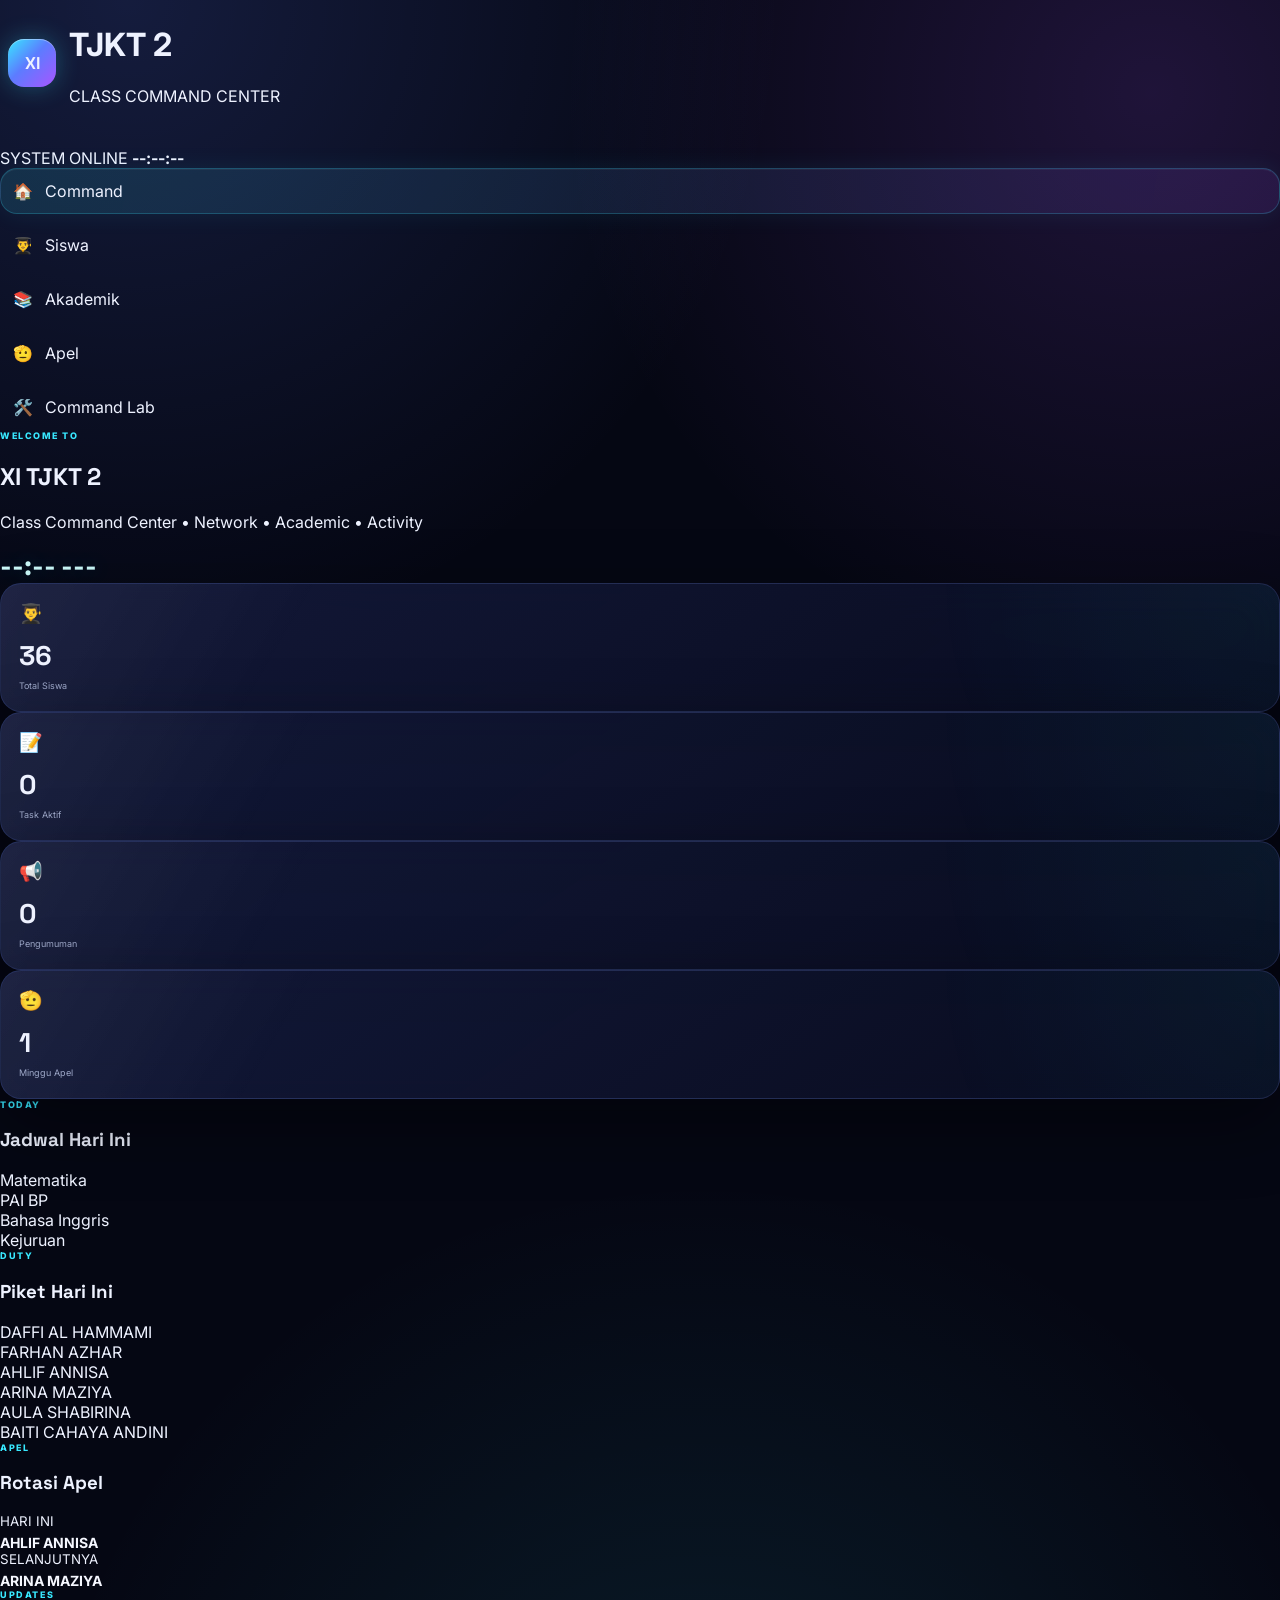
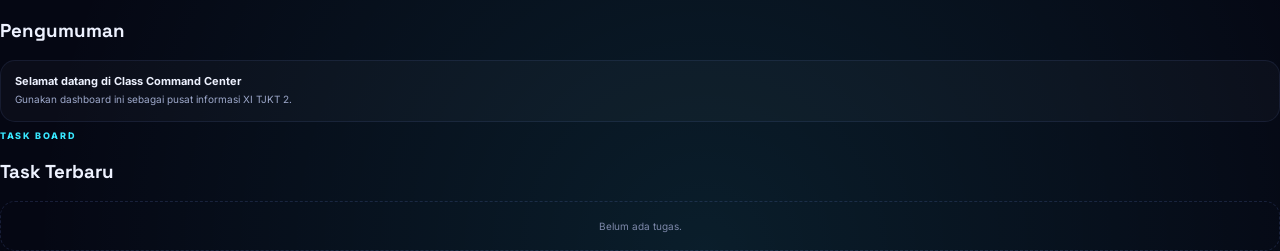
==== commit bf2ce6ff: "Rebuild XI TJKT 2 class server from zero" ====
--- a/index.html
+++ b/index.html
@@ -1,474 +1,525 @@
-<!doctype html>
+<!DOCTYPE html>
 <html lang="id">
 <head>
-  <meta charset="utf-8">
-  <meta name="viewport" content="width=device-width, initial-scale=1">
-  <meta name="theme-color" content="#081536">
-  <meta name="description" content="Server kelas XI TJKT 2 — dashboard, jadwal, piket, apel, dan tools TJKT.">
+  <meta charset="UTF-8">
+  <meta name="viewport" content="width=device-width, initial-scale=1.0">
+  <meta name="theme-color" content="#070b2a">
   <title>XI TJKT 2 — Class Command Center</title>
   <link rel="stylesheet" href="style.css">
 </head>
 <body>
-  <div class="ambient ambient-a"></div>
-  <div class="ambient ambient-b"></div>
-
-  <header class="mobile-bar">
-    <button class="icon-button" id="mobileMenuButton" aria-label="Buka menu">☰</button>
-    <div class="mobile-brand">
-      <span class="brand-mark">TJ</span>
+
+<div class="app-shell">
+
+  <header class="topbar">
+    <div class="brand">
+      <div class="brand-mark">XI</div>
       <div>
-        <strong>XI TJKT 2</strong>
-        <small>Class Command Center</small>
+        <h1>TJKT 2</h1>
+        <p>CLASS COMMAND CENTER</p>
       </div>
     </div>
-    <button class="icon-button" id="mobileThemeButton" aria-label="Ambience">◐</button>
+
+    <div class="topbar-status">
+      <span class="status-dot"></span>
+      <span>SYSTEM ONLINE</span>
+      <strong id="liveClock">--:--:--</strong>
+    </div>
   </header>
 
-  <aside class="sidebar" id="sidebar">
-    <div class="brand-lockup">
-      <div class="brand-mark brand-mark-large">TJ</div>
-      <div>
-        <strong>XI TJKT 2</strong>
-        <span>CLASS COMMAND CENTER</span>
-      </div>
-    </div>
-
-    <div class="side-status">
-      <span class="pulse-dot"></span>
-      <span>ONLINE • READY</span>
-    </div>
-
-    <nav class="nav-stack" aria-label="Navigasi dashboard">
-      <button class="nav-button active" data-view="dashboard1">
-        <span class="nav-number">01</span>
-        <span><b>Class Hub</b><small>Data & pengenalan</small></span>
-      </button>
-      <button class="nav-button" data-view="dashboard2">
-        <span class="nav-number">02</span>
-        <span><b>Jadwal & Piket</b><small>Agenda harian</small></span>
-      </button>
-      <button class="nav-button" data-view="dashboard3">
-        <span class="nav-number">03</span>
-        <span><b>Apel & Baris</b><small>Rotasi mingguan</small></span>
-      </button>
-      <button class="nav-button" data-view="dashboard4">
-        <span class="nav-number">04</span>
-        <span><b>TJKT Tools</b><small>Utilitas kelas</small></span>
-      </button>
-    </nav>
-
-    <div class="sidebar-foot">
-      <div class="mini-orbit"><span></span><span></span><span></span></div>
-      <p>Purple × Deep Blue × Cyan</p>
-      <small>Built for XI TJKT 2</small>
-    </div>
-  </aside>
-
-  <main class="main-content">
-    <section class="topbar">
-      <div>
-        <span class="eyebrow">XI TJKT 2 / CONTROL ROOM</span>
-        <h1 id="pageTitle">Class Hub</h1>
-      </div>
-      <div class="topbar-actions">
-        <div class="live-clock" aria-live="polite">
-          <span id="liveClock">00:00:00</span>
-          <small id="liveDate">—</small>
-        </div>
-        <button class="theme-button" id="themeButton">AMBIENCE</button>
-      </div>
+  <nav class="main-nav">
+    <button class="nav-item active" data-dashboard="1">
+      <span>🏠</span><span>Command</span>
+    </button>
+    <button class="nav-item" data-dashboard="2">
+      <span>👨‍🎓</span><span>Siswa</span>
+    </button>
+    <button class="nav-item" data-dashboard="3">
+      <span>📚</span><span>Akademik</span>
+    </button>
+    <button class="nav-item" data-dashboard="4">
+      <span>🫡</span><span>Apel</span>
+    </button>
+    <button class="nav-item" data-dashboard="5">
+      <span>🛠️</span><span>Command Lab</span>
+    </button>
+  </nav>
+
+  <main>
+
+    <!-- DASHBOARD 1 -->
+    <section class="dashboard active" id="dashboard1">
+
+      <div class="hero-card">
+        <div>
+          <span class="eyebrow">WELCOME TO</span>
+          <h2>XI TJKT 2</h2>
+          <p>Class Command Center • Network • Academic • Activity</p>
+        </div>
+        <div class="hero-clock">
+          <strong id="ccClock">--:--</strong>
+          <span id="ccDate">---</span>
+        </div>
+      </div>
+
+      <div class="stat-grid">
+        <article class="stat-card">
+          <span>👨‍🎓</span>
+          <strong id="ccStudentCount">0</strong>
+          <small>Total Siswa</small>
+        </article>
+
+        <article class="stat-card">
+          <span>📝</span>
+          <strong id="ccTaskCount">0</strong>
+          <small>Task Aktif</small>
+        </article>
+
+        <article class="stat-card">
+          <span>📢</span>
+          <strong id="ccAnnouncementCount">0</strong>
+          <small>Pengumuman</small>
+        </article>
+
+        <article class="stat-card">
+          <span>🫡</span>
+          <strong id="ccApelWeek">1</strong>
+          <small>Minggu Apel</small>
+        </article>
+      </div>
+
+      <div class="dashboard-grid two">
+
+        <article class="panel">
+          <div class="panel-head">
+            <div>
+              <span class="eyebrow">TODAY</span>
+              <h3>Jadwal Hari Ini</h3>
+            </div>
+          </div>
+          <div id="ccTodaySchedule"></div>
+        </article>
+
+        <article class="panel">
+          <div class="panel-head">
+            <div>
+              <span class="eyebrow">DUTY</span>
+              <h3>Piket Hari Ini</h3>
+            </div>
+          </div>
+          <div id="ccTodayDuty"></div>
+        </article>
+
+      </div>
+
+      <div class="dashboard-grid two">
+
+        <article class="panel">
+          <div class="panel-head">
+            <div>
+              <span class="eyebrow">APEL</span>
+              <h3>Rotasi Apel</h3>
+            </div>
+          </div>
+
+          <div class="apel-mini-grid">
+            <div class="apel-mini">
+              <small>HARI INI</small>
+              <strong id="ccApelToday">-</strong>
+            </div>
+            <div class="apel-mini">
+              <small>SELANJUTNYA</small>
+              <strong id="ccApelNext">-</strong>
+            </div>
+          </div>
+        </article>
+
+        <article class="panel">
+          <div class="panel-head">
+            <div>
+              <span class="eyebrow">UPDATES</span>
+              <h3>Pengumuman</h3>
+            </div>
+          </div>
+          <div id="ccAnnouncements"></div>
+        </article>
+
+      </div>
+
+      <article class="panel">
+        <div class="panel-head">
+          <div>
+            <span class="eyebrow">TASK BOARD</span>
+            <h3>Task Terbaru</h3>
+          </div>
+        </div>
+        <div id="ccTasks"></div>
+      </article>
+
     </section>
 
-    <section class="view active" id="dashboard1">
-      <div class="hero hero-hub">
-        <div class="hero-grid">
-          <div class="hero-copy">
-            <div class="kicker"><span></span> XI TJKT 2 · CLASS COMMAND CENTER</div>
-            <h2>One class.<br><em>One command.</em></h2>
-            <p>Ruang digital untuk data siswa, jadwal, piket, apel, dan utilitas TJKT—dikemas jadi satu dashboard yang cepat, rapi, dan premium.</p>
-            <div class="hero-actions">
-              <button class="primary-btn" data-jump="dashboard2">Lihat Jadwal →</button>
-              <button class="ghost-btn" data-jump="dashboard4">Buka Tools</button>
-            </div>
-          </div>
-
-          <div class="hero-core">
-            <div class="orbit-ring ring-1"></div>
-            <div class="orbit-ring ring-2"></div>
-            <div class="core-square">TJ<br><span>02</span></div>
-            <div class="core-caption">XI TJKT<br>THE NEXT NODE</div>
-          </div>
-        </div>
-      </div>
-
-      <div class="stat-grid" id="classStats"></div>
-
-      <div class="section-grid two-col">
-        <section class="panel profile-panel">
-          <div class="panel-heading">
-            <div>
-              <span class="eyebrow">IDENTITY</span>
-              <h3>Profil Kelas</h3>
-            </div>
-            <span class="chip">TJKT 2</span>
-          </div>
-
-          <div class="profile-layout">
-            <div class="profile-seal">
-              <span>XI</span>
-              <b>TJKT</b>
-              <small>02</small>
-            </div>
-
-            <div class="profile-copy">
-              <p>Tempat satu kelas mengatur ritme: siapa saja anggotanya, siapa yang bertugas, dan apa agenda yang sedang berjalan.</p>
-              <div class="tag-row">
-                <span>36 Siswa</span>
-                <span>5 Hari</span>
-                <span>18 Pair Apel</span>
-              </div>
-            </div>
-          </div>
-        </section>
-
-        <section class="panel quote-panel">
-          <div class="quote-mark">//</div>
+
+    <!-- DASHBOARD 2 -->
+    <section class="dashboard" id="dashboard2">
+
+      <div class="section-heading">
+        <span class="eyebrow">DIRECTORY</span>
+        <h2>Data Siswa</h2>
+        <p>Database anggota XI TJKT 2.</p>
+      </div>
+
+      <div class="toolbar">
+        <input id="studentSearch" type="search" placeholder="🔎 Cari nama siswa...">
+
+        <select id="studentFilter">
+          <option value="all">Semua Siswa</option>
+          <option value="odd">Nomor Ganjil</option>
+          <option value="even">Nomor Genap</option>
+        </select>
+
+        <button class="action-btn" id="randomStudentButton">
+          🎲 Random Siswa
+        </button>
+      </div>
+
+      <div class="directory-summary">
+        <span>Total: <strong id="studentTotal">0</strong></span>
+        <span>Ditampilkan: <strong id="studentVisible">0</strong></span>
+        <span id="studentResultCount">36 siswa</span>
+      </div>
+
+      <div id="studentDirectory" class="student-grid"></div>
+
+      <div class="modal" id="studentModal">
+        <div class="modal-card">
+          <button class="modal-close" id="studentModalClose">×</button>
+          <div class="student-modal-avatar" id="studentModalAvatar">01</div>
+          <span class="eyebrow">STUDENT PROFILE</span>
+          <h3 id="studentModalName">-</h3>
+          <p>No. Absen <strong id="studentModalNumber">-</strong></p>
+        </div>
+      </div>
+
+    </section>
+
+
+    <!-- DASHBOARD 3 -->
+    <section class="dashboard" id="dashboard3">
+
+      <div class="section-heading">
+        <span class="eyebrow">ACADEMIC CONTROL</span>
+        <h2>Akademik & Agenda</h2>
+        <p>Jadwal pelajaran, piket, tugas, dan pengumuman kelas.</p>
+      </div>
+
+      <article class="panel">
+        <div class="panel-head">
           <div>
-            <span class="eyebrow">CLASS SIGNAL</span>
-            <blockquote id="classQuote">"Rapi di sistem, kompak di lapangan, kuat di jaringan."</blockquote>
-            <button class="text-btn" id="newQuote">Ganti signal ↻</button>
-          </div>
-        </section>
-      </div>
-
-      <div class="section-grid two-col">
-        <section class="panel">
-          <div class="panel-heading">
-            <div>
-              <span class="eyebrow">DUTY MAP</span>
-              <h3>Distribusi Piket</h3>
-            </div>
-            <span class="chip chip-cyan">MON — FRI</span>
-          </div>
-          <div id="dutyDistribution" class="bar-list"></div>
-        </section>
-
-        <section class="panel focus-panel">
-          <div class="panel-heading">
-            <div>
-              <span class="eyebrow">QUICK FIND</span>
-              <h3>Student Focus</h3>
-            </div>
-            <button class="mini-btn" id="randomStudentTop">Acak</button>
-          </div>
-
-          <div class="focus-card" id="focusStudent">
-            <span class="focus-label">READY</span>
-            <strong>Tekan Acak</strong>
-            <small>Nama siswa akan muncul di sini.</small>
-          </div>
-
-          <div class="search-box">
-            <input id="studentSearch" type="search" placeholder="Cari nama siswa..." autocomplete="off">
-            <span>⌕</span>
-          </div>
-        </section>
-      </div>
-
-      <section class="panel student-panel">
-        <div class="panel-heading wrap">
+            <span class="eyebrow">SCHEDULE</span>
+            <h3>Jadwal Pelajaran</h3>
+          </div>
+
+          <div class="segmented">
+            <button class="schedule-type active" data-schedule-type="A">Umum</button>
+            <button class="schedule-type" data-schedule-type="B">Kejuruan</button>
+          </div>
+        </div>
+
+        <div id="scheduleList"></div>
+      </article>
+
+      <article class="panel">
+        <div class="panel-head">
           <div>
-            <span class="eyebrow">ROSTER</span>
-            <h3>36 Siswa XI TJKT 2</h3>
-          </div>
-          <span class="chip" id="studentCountLabel">36 TERDAFTAR</span>
-        </div>
-
-        <div class="student-grid" id="studentGrid"></div>
-      </section>
+            <span class="eyebrow">DUTY ROTATION</span>
+            <h3>Jadwal Piket</h3>
+          </div>
+        </div>
+
+        <div id="dutyGrid"></div>
+      </article>
+
+      <div class="dashboard-grid two">
+
+        <article class="panel">
+          <div class="panel-head">
+            <div>
+              <span class="eyebrow">ANNOUNCEMENT</span>
+              <h3>Pengumuman Kelas</h3>
+            </div>
+          </div>
+
+          <div class="form-stack">
+            <input id="announcementTitle" type="text" placeholder="Judul pengumuman">
+            <textarea id="announcementText" rows="4" placeholder="Isi pengumuman..."></textarea>
+            <button class="action-btn" id="addAnnouncementButton">＋ Tambah Pengumuman</button>
+          </div>
+
+          <div id="announcementList"></div>
+        </article>
+
+        <article class="panel">
+          <div class="panel-head">
+            <div>
+              <span class="eyebrow">TASKS</span>
+              <h3>Task & Deadline</h3>
+            </div>
+          </div>
+
+          <div class="form-stack">
+            <input id="taskTitle" type="text" placeholder="Nama tugas">
+            <input id="taskDeadline" type="date">
+            <button class="action-btn" id="addTaskButton">＋ Tambah Task</button>
+          </div>
+
+          <div id="taskList"></div>
+        </article>
+
+      </div>
+
+      <article class="panel">
+        <div class="panel-head">
+          <div>
+            <span class="eyebrow">GLOBAL SEARCH</span>
+            <h3>Pencarian Cepat</h3>
+          </div>
+        </div>
+
+        <input id="globalSearch" class="wide-input" type="search"
+               placeholder="Cari siswa, pelajaran, piket, atau informasi...">
+
+        <div id="globalSearchResults"></div>
+      </article>
+
     </section>
 
-    <section class="view" id="dashboard2">
-      <div class="page-hero compact-hero">
+
+    <!-- DASHBOARD 4 -->
+    <section class="dashboard" id="dashboard4">
+
+      <div class="section-heading">
+        <span class="eyebrow">WEEKLY ROTATION</span>
+        <h2>Apel & Kegiatan</h2>
+        <p>Sistem rotasi 18 pasangan siswa.</p>
+      </div>
+
+      <article class="apel-command-card">
+
+        <div class="apel-main">
+          <span class="eyebrow">APEL HARI INI</span>
+          <div class="apel-avatar" id="apelTodayAvatar">01</div>
+          <h2 id="apelTodayName">AHLIF ANNISA</h2>
+        </div>
+
+        <div class="apel-divider"></div>
+
+        <div class="apel-main">
+          <span class="eyebrow">APEL SELANJUTNYA</span>
+          <div class="apel-avatar" id="apelNextAvatar">02</div>
+          <h2 id="apelNextName">ARINA MAZIYA</h2>
+        </div>
+
+        <div class="apel-meta">
+          <span>PAIR</span>
+          <strong id="apelPairNumber">01 / 18</strong>
+          <small id="apelCurrentPair">AHLIF ANNISA × ARINA MAZIYA</small>
+        </div>
+
+      </article>
+
+      <div class="toolbar">
+        <button class="action-btn" id="nextApelButton">➡️ Pasangan Berikutnya</button>
+        <button class="action-btn secondary" id="resetApelButton">↺ Reset Rotasi</button>
+      </div>
+
+      <article class="panel">
+        <div class="panel-head">
+          <div>
+            <span class="eyebrow">ROTATION MAP</span>
+            <h3>18 Pasangan Apel</h3>
+          </div>
+        </div>
+
+        <div id="apelPairGrid"></div>
+      </article>
+
+    </section>
+
+
+    <!-- DASHBOARD 5 -->
+    <section class="dashboard" id="dashboard5">
+
+      <div class="section-heading">
+        <span class="eyebrow">TJKT TOOLKIT</span>
+        <h2>Command Lab</h2>
+        <p>Network tools & technical reference untuk XI TJKT 2.</p>
+      </div>
+
+      <article class="lab-hero">
         <div>
-          <span class="eyebrow">02 / SCHEDULE MATRIX</span>
-          <h2>Jadwal Pelajaran & Piket</h2>
-          <p>Switch blok pelajaran, pilih hari, lalu cek tim piket yang bertugas.</p>
-        </div>
-        <div class="matrix-badge"><span>05</span><small>HARI SEKOLAH</small></div>
-      </div>
-
-      <section class="panel control-panel">
-        <div class="segmented" id="blockSwitcher">
-          <button class="active" data-block="A">BLOCK A</button>
-          <button data-block="B">BLOCK B</button>
-        </div>
-
-        <div class="day-pills" id="daySwitcher"></div>
-      </section>
-
-      <div class="schedule-layout">
-        <section class="panel schedule-panel">
-          <div class="panel-heading">
-            <div>
-              <span class="eyebrow" id="scheduleEyebrow">BLOCK A · SENIN</span>
-              <h3 id="scheduleTitle">Pelajaran</h3>
-            </div>
-            <span class="chip chip-cyan" id="subjectTotal">0 MAPEL</span>
-          </div>
-          <div id="scheduleList" class="schedule-list"></div>
-        </section>
-
-        <section class="panel duty-panel">
-          <div class="panel-heading">
-            <div>
-              <span class="eyebrow">DUTY CREW</span>
-              <h3 id="dutyTitle">Piket Senin</h3>
-            </div>
-            <span class="chip" id="dutyTotal">0 ORANG</span>
-          </div>
-
-          <div id="dutyList" class="duty-list"></div>
-
-          <div class="duty-progress">
-            <div>
-              <span>Checklist lokal</span>
-              <strong id="dutyDone">0 / 0</strong>
-            </div>
-            <div class="progress-track"><span id="dutyProgress"></span></div>
-          </div>
-        </section>
-      </div>
-
-      <section class="panel timetable-note">
-        <div class="signal-line"><span></span><span></span><span></span></div>
-        <div>
-          <span class="eyebrow">SYNC NOTE</span>
-          <p>Daftar jadwal dan piket dibuat khusus untuk struktur XI TJKT 2. Checklist piket disimpan lokal di perangkat.</p>
-        </div>
-      </section>
+          <span class="eyebrow">NETWORK ENGINEERING</span>
+          <h2>XI TJKT 2 LAB</h2>
+          <p>IPv4 • Subnetting • MAC • Port • DNS • OSI • RJ45</p>
+        </div>
+      </article>
+
+      <div class="tool-grid">
+
+        <article class="tool-card">
+          <span class="tool-icon">🌐</span>
+          <h3>IPv4 Analyzer</h3>
+          <input id="labIpInput" type="text" placeholder="192.168.1.10/24">
+          <div id="ipAnalysisResult"></div>
+        </article>
+
+        <article class="tool-card">
+          <span class="tool-icon">🧮</span>
+          <h3>Subnet Calculator</h3>
+          <div class="inline-inputs">
+            <input id="subnetIp" type="text" placeholder="192.168.1.0">
+            <input id="subnetPrefix" type="number" min="0" max="32" value="24" placeholder="24">
+          </div>
+          <button class="action-btn" id="subnetButton">Calculate</button>
+          <div id="subnetResult"></div>
+        </article>
+
+        <article class="tool-card">
+          <span class="tool-icon">🔢</span>
+          <h3>Decimal → Binary</h3>
+          <input id="decimalInput" type="number" min="0" max="4294967295" placeholder="255">
+          <button class="action-btn" id="decimalButton">Convert</button>
+          <div id="binaryResult"></div>
+        </article>
+
+        <article class="tool-card">
+          <span class="tool-icon">01</span>
+          <h3>Binary → Decimal</h3>
+          <input id="binaryInput" type="text" placeholder="11111111">
+          <button class="action-btn" id="binaryButton">Convert</button>
+          <div id="decimalResult"></div>
+        </article>
+
+        <article class="tool-card">
+          <span class="tool-icon">🔗</span>
+          <h3>MAC Formatter</h3>
+          <input id="macInput" type="text" placeholder="AABBCCDDEEFF">
+          <button class="action-btn" id="macButton">Format</button>
+          <div id="macResult"></div>
+        </article>
+
+        <article class="tool-card">
+          <span class="tool-icon">🚪</span>
+          <h3>Port Reference</h3>
+          <input id="portSearch" type="search" placeholder="Cari port / service...">
+          <div id="portResults"></div>
+        </article>
+
+        <article class="tool-card">
+          <span class="tool-icon">📡</span>
+          <h3>HTTP Status</h3>
+          <input id="httpStatusSearch" type="search" placeholder="200, 404, 500...">
+          <div id="httpStatusResults"></div>
+        </article>
+
+        <article class="tool-card">
+          <span class="tool-icon">🧭</span>
+          <h3>DNS Reference</h3>
+          <div id="dnsResult"></div>
+        </article>
+
+      </div>
+
+      <div class="dashboard-grid two">
+
+        <article class="panel">
+          <div class="panel-head">
+            <div>
+              <span class="eyebrow">OSI MODEL</span>
+              <h3>OSI Reference</h3>
+            </div>
+          </div>
+          <div id="osiReference"></div>
+        </article>
+
+        <article class="panel">
+          <div class="panel-head">
+            <div>
+              <span class="eyebrow">PHYSICAL LAYER</span>
+              <h3>RJ45 Reference</h3>
+            </div>
+          </div>
+          <div id="rj45Reference"></div>
+        </article>
+
+      </div>
+
+      <article class="panel">
+        <div class="panel-head">
+          <div>
+            <span class="eyebrow">QUICK NOTES</span>
+            <h3>Catatan TJKT</h3>
+          </div>
+        </div>
+
+        <textarea id="notesArea" rows="8" placeholder="Tulis catatan jaringan di sini..."></textarea>
+      </article>
+
+      <div class="dashboard-grid two">
+
+        <article class="panel">
+          <div class="panel-head">
+            <div>
+              <span class="eyebrow">COUNTDOWN</span>
+              <h3>Timer</h3>
+            </div>
+          </div>
+
+          <div id="countdownDisplay">00:00</div>
+
+          <div class="inline-inputs">
+            <input id="countdownMinutes" type="number" min="0" value="5" placeholder="Menit">
+            <input id="countdownSeconds" type="number" min="0" max="59" value="0" placeholder="Detik">
+          </div>
+
+          <div class="button-row">
+            <button class="action-btn" id="startCountdownButton">▶ Start</button>
+            <button class="action-btn secondary" id="pauseCountdownButton">Ⅱ Pause</button>
+            <button class="action-btn secondary" id="resetCountdownButton">↺ Reset</button>
+          </div>
+        </article>
+
+        <article class="panel">
+          <div class="panel-head">
+            <div>
+              <span class="eyebrow">CALENDAR</span>
+              <h3 id="calendarMonth">Calendar</h3>
+            </div>
+
+            <div class="button-row">
+              <button class="icon-btn" id="calendarPrev">‹</button>
+              <button class="icon-btn" id="calendarToday">Today</button>
+              <button class="icon-btn" id="calendarNext">›</button>
+            </div>
+          </div>
+
+          <div id="calendarGrid"></div>
+        </article>
+
+      </div>
+
+      <div class="button-row">
+        <button class="action-btn" id="exportButton">⬇ Export Data</button>
+        <button class="action-btn secondary" id="printButton">🖨 Print</button>
+      </div>
+
     </section>
 
-    <section class="view" id="dashboard3">
-      <div class="appel-hero">
-        <div class="appel-copy">
-          <div class="kicker"><span></span> 03 / WEEKLY ROTATION</div>
-          <h2>Apel &<br><em>Baris-Berbaris</em></h2>
-          <p>Satu minggu, satu duo. Orang pertama untuk apel hari ini, orang kedua untuk apel selanjutnya. Setelah minggu ke-18, rotasi kembali ke awal.</p>
-
-          <div class="hero-actions">
-            <button class="primary-btn" id="nextRotationHero">Minggu berikutnya →</button>
-            <button class="ghost-btn" id="resetRotationHero">Reset ke M1</button>
-          </div>
-        </div>
-
-        <div class="appel-visual">
-          <div class="tower">
-            <span></span><span></span><span></span>
-            <b>APEL</b>
-          </div>
-          <small>18 PAIR / 36 STUDENTS</small>
-        </div>
-      </div>
-
-      <section class="rotation-stage">
-        <div class="rotation-meta">
-          <span class="eyebrow">CURRENT WEEK</span>
-          <strong>Minggu <span id="rotationWeekLabel">01</span></strong>
-          <span class="status-dot">LIVE</span>
-        </div>
-
-        <div class="pair-cards">
-          <article class="person-card today-card">
-            <span class="person-role">APEL HARI INI</span>
-            <div class="person-number" id="todayNumber">01</div>
-            <div class="person-name" id="todayName">AHLIF ANNISA</div>
-            <small id="todayMeta">Nomor siswa 01</small>
-          </article>
-
-          <div class="pair-arrow">
-            <span>→</span>
-            <small>NEXT</small>
-          </div>
-
-          <article class="person-card next-card">
-            <span class="person-role">APEL SELANJUTNYA</span>
-            <div class="person-number" id="nextNumber">02</div>
-            <div class="person-name" id="nextName">ARINA MAZIYA</div>
-            <small id="nextMeta">Nomor siswa 02</small>
-          </article>
-        </div>
-
-        <section class="panel rotation-control">
-          <div>
-            <span class="eyebrow">ROTATION CONTROL</span>
-            <h3>Pilih minggu</h3>
-          </div>
-
-          <div class="rotation-form">
-            <button class="mini-btn" id="rotationPrev">←</button>
-            <input id="rotationWeek" type="number" min="1" max="18" value="1">
-            <button class="mini-btn" id="rotationNext">→</button>
-            <button class="primary-btn small" id="generateRotation">Generate</button>
-            <button class="ghost-btn small" id="resetRotation">Reset</button>
-          </div>
-
-          <p id="rotationStatus">Minggu 1: AHLIF ANNISA → ARINA MAZIYA</p>
-        </section>
-
-        <section class="panel pair-map-panel">
-          <div class="panel-heading wrap">
-            <div>
-              <span class="eyebrow">PAIR ROADMAP</span>
-              <h3>18 Minggu / 18 Duo</h3>
-            </div>
-            <span class="chip chip-cyan">AUTO LOOP</span>
-          </div>
-
-          <div id="pairRoadmap" class="pair-roadmap"></div>
-        </section>
-      </section>
-    </section>
-
-    <section class="view" id="dashboard4">
-      <div class="page-hero compact-hero tools-hero">
-        <div>
-          <span class="eyebrow">04 / NETWORK UTILITY DECK</span>
-          <h2>TJKT Tools</h2>
-          <p>Toolbox ringan untuk kebutuhan kelas: jaringan, randomizer, countdown, notes, export, dan print.</p>
-        </div>
-        <div class="matrix-badge"><span>07</span><small>TOOLS READY</small></div>
-      </div>
-
-      <div class="tool-grid">
-        <section class="panel tool-card wide-tool">
-          <div class="panel-heading">
-            <div>
-              <span class="eyebrow">01 / NETWORK</span>
-              <h3>IP Checker</h3>
-            </div>
-            <span class="chip">IPv4</span>
-          </div>
-
-          <div class="tool-row">
-            <input id="ipInput" type="text" inputmode="decimal" placeholder="Contoh: 192.168.1.10">
-            <button class="primary-btn" id="checkIp">Analyze</button>
-          </div>
-
-          <div id="ipResult" class="result-grid">
-            <div><span>STATUS</span><strong>READY</strong></div>
-            <div><span>TYPE</span><strong>—</strong></div>
-            <div><span>OCTETS</span><strong>—</strong></div>
-            <div><span>CLASS</span><strong>—</strong></div>
-          </div>
-        </section>
-
-        <section class="panel tool-card">
-          <div class="panel-heading">
-            <div>
-              <span class="eyebrow">02 / SUBNET</span>
-              <h3>Subnet Helper</h3>
-            </div>
-            <span class="chip chip-cyan">CIDR</span>
-          </div>
-
-          <div class="tool-row split">
-            <input id="subnetInput" type="text" inputmode="decimal" placeholder="192.168.1.0">
-            <input id="prefixInput" type="number" min="0" max="32" value="24" aria-label="Prefix CIDR">
-          </div>
-
-          <button class="primary-btn full-btn" id="calcSubnet">Calculate</button>
-          <div id="subnetResult" class="stack-result"><p>Masukkan IP dan prefix.</p></div>
-        </section>
-
-        <section class="panel tool-card">
-          <div class="panel-heading">
-            <div>
-              <span class="eyebrow">03 / RANDOMIZER</span>
-              <h3>Random Student</h3>
-            </div>
-            <span class="chip">36 NODE</span>
-          </div>
-
-          <div class="random-spot" id="randomToolSpot">
-            <span>READY</span>
-            <strong>?</strong>
-            <small>Pilih siswa secara acak</small>
-          </div>
-
-          <button class="primary-btn full-btn" id="randomStudentTool">Spin Student</button>
-        </section>
-
-        <section class="panel tool-card">
-          <div class="panel-heading">
-            <div>
-              <span class="eyebrow">04 / TIMEBOX</span>
-              <h3>Countdown</h3>
-            </div>
-            <span class="chip chip-cyan">LOCAL</span>
-          </div>
-
-          <div class="countdown-display" id="countdownDisplay">05:00</div>
-
-          <div class="tool-row split">
-            <input id="countdownMinutes" type="number" min="0" max="999" value="5">
-            <input id="countdownSeconds" type="number" min="0" max="59" value="0">
-          </div>
-
-          <div class="tool-row">
-            <button class="primary-btn" id="countdownStart">Start</button>
-            <button class="ghost-btn" id="countdownPause">Pause</button>
-            <button class="ghost-btn" id="countdownReset">Reset</button>
-          </div>
-        </section>
-
-        <section class="panel tool-card wide-tool">
-          <div class="panel-heading">
-            <div>
-              <span class="eyebrow">05 / SCRATCHPAD</span>
-              <h3>Class Notes</h3>
-            </div>
-            <span class="save-state" id="notesState">LOCAL</span>
-          </div>
-
-          <textarea id="classNotes" placeholder="Tulis catatan kelas di sini... tersimpan otomatis di perangkat ini."></textarea>
-
-          <div class="note-footer">
-            <span>Autosave aktif</span>
-            <button class="mini-btn" id="clearNotes">Clear</button>
-          </div>
-        </section>
-
-        <section class="panel tool-card">
-          <div class="panel-heading">
-            <div>
-              <span class="eyebrow">06 / DATA</span>
-              <h3>Export JSON</h3>
-            </div>
-            <span class="chip">LOCAL</span>
-          </div>
-
-          <p class="tool-copy">Unduh roster, jadwal, piket, dan rotasi apel menjadi satu file JSON.</p>
-          <button class="primary-btn full-btn" id="exportData">Export Class Data</button>
-        </section>
-
-        <section class="panel tool-card">
-          <div class="panel-heading">
-            <div>
-              <span class="eyebrow">07 / OUTPUT</span>
-              <h3>Print Center</h3>
-            </div>
-            <span class="chip chip-cyan">READY</span>
-          </div>
-
-          <p class="tool-copy">Cetak dashboard yang sedang dibuka tanpa elemen navigasi yang mengganggu.</p>
-          <button class="ghost-btn full-btn" id="printPage">Print Current View</button>
-        </section>
-      </div>
-    </section>
   </main>
 
-  <div class="toast" id="toast" aria-live="polite"></div>
-  <script src="script.js"></script>
+  <div id="toastContainer"></div>
+
+</div>
+
+<script src="script.js"></script>
 </body>
 </html>
--- a/style.css
+++ b/style.css
@@ -1,850 +1,2213 @@
-:root{
-  --purple:#7c3aed;
-  --purple-2:#9333ea;
-  --purple-3:#a855f7;
-  --deep:#050b22;
-  --deep-2:#081536;
-  --deep-3:#0d1d45;
-  --deep-4:#14275b;
-  --cyan:#06b6d4;
-  --cyan-2:#22d3ee;
-  --cyan-3:#67e8f9;
-  --purple-glow:rgba(124,58,237,.28);
-  --cyan-glow:rgba(34,211,238,.22);
-  --border:rgba(34,211,238,.18);
-  --border-strong:rgba(34,211,238,.4);
-  --text:var(--cyan-3);
-  --muted:rgba(103,232,249,.66);
-  --surface:linear-gradient(145deg,rgba(13,29,69,.94),rgba(5,11,34,.98));
-  --shadow:0 24px 70px rgba(3,8,28,.52),inset 0 1px 0 rgba(103,232,249,.06);
-}
-*{box-sizing:border-box;margin:0;padding:0}
-html{scroll-behavior:smooth}
-body{
-  min-height:100vh;
+@import url('https://fonts.googleapis.com/css2?family=Inter:wght@400;500;600;700;800&family=Space+Grotesk:wght@400;500;600;700&display=swap');
+
+:root {
+  --bg: #050713;
+  --bg-2: #090d20;
+  --panel: rgba(15, 20, 48, .72);
+  --panel-strong: rgba(18, 24, 58, .9);
+  --line: rgba(126, 153, 255, .2);
+  --text: #eef2ff;
+  --muted: #9da8ca;
+  --cyan: #38e8ff;
+  --blue: #5c7cff;
+  --purple: #a855ff;
+  --pink: #ff4fd8;
+  --violet: #714dff;
+  --lime: #a7ff6b;
+  --orange: #ff9d5c;
+  --danger: #ff5f7a;
+  --shadow: 0 24px 70px rgba(0, 0, 0, .42);
+  --radius: 24px;
+  --sidebar: 292px;
+}
+
+* {
+  box-sizing: border-box;
+}
+
+html {
+  scroll-behavior: smooth;
+}
+
+body {
+  margin: 0;
+  min-height: 100vh;
+  color: var(--text);
   background:
-    radial-gradient(circle at 12% 8%,rgba(124,58,237,.2),transparent 26%),
-    radial-gradient(circle at 90% 4%,rgba(34,211,238,.12),transparent 25%),
-    linear-gradient(135deg,var(--deep) 0%,var(--deep-2) 48%,var(--deep-3) 100%);
-  color:var(--text);
-  font-family:Inter,ui-sans-serif,system-ui,-apple-system,BlinkMacSystemFont,"Segoe UI",sans-serif;
-  overflow-x:hidden;
-  color-scheme:dark;
-}
-body::before{
-  content:"";
-  position:fixed;
-  inset:0;
-  pointer-events:none;
-  background:linear-gradient(120deg,transparent 20%,rgba(34,211,238,.025),transparent 65%);
-  z-index:-2;
-}
-button,input,textarea{font:inherit}
-button{cursor:pointer}
-button:focus-visible,input:focus-visible,textarea:focus-visible{outline:2px solid var(--cyan-2);outline-offset:2px}
-::selection{background:var(--purple);color:var(--cyan-3)}
-::-webkit-scrollbar{width:9px;height:9px}
-::-webkit-scrollbar-track{background:var(--deep)}
-::-webkit-scrollbar-thumb{background:linear-gradient(180deg,var(--purple),var(--cyan));border-radius:999px}
-
-.ambient{
-  position:fixed;
-  width:360px;
-  height:360px;
-  border-radius:50%;
-  pointer-events:none;
-  z-index:-1;
-  opacity:.34;
-}
-.ambient-a{top:-150px;left:-120px;background:radial-gradient(circle,var(--purple-glow),transparent 68%)}
-.ambient-b{right:-150px;bottom:-130px;background:radial-gradient(circle,var(--cyan-glow),transparent 68%)}
-
-.mobile-bar{display:none}
-.sidebar{
-  position:fixed;
-  inset:0 auto 0 0;
-  width:256px;
-  padding:22px 16px;
-  background:linear-gradient(180deg,rgba(124,58,237,.16),rgba(8,21,54,.97) 36%,rgba(5,11,34,.99));
-  border-right:1px solid var(--border);
-  box-shadow:20px 0 70px rgba(3,8,28,.44);
-  z-index:100;
-  overflow:auto;
-}
-.brand-lockup{display:flex;align-items:center;gap:12px;padding:5px 6px 18px}
-.brand-mark{
-  width:42px;
-  height:42px;
-  display:grid;
-  place-items:center;
-  border-radius:14px;
-  background:linear-gradient(135deg,var(--purple),var(--cyan));
-  box-shadow:0 0 26px rgba(124,58,237,.28);
-  font-weight:950;
-  color:var(--deep);
-  letter-spacing:-.06em
-}
-.brand-mark-large{width:48px;height:48px;font-size:14px}
-.brand-lockup strong{display:block;font-size:15px;letter-spacing:.06em;color:var(--cyan-3)}
-.brand-lockup span{display:block;margin-top:3px;color:var(--muted);font-size:9px;letter-spacing:.14em}
-.side-status{
-  display:flex;
-  align-items:center;
-  gap:8px;
-  padding:10px 12px;
-  margin:5px 0 14px;
-  border-radius:14px;
-  background:linear-gradient(135deg,rgba(34,211,238,.09),rgba(124,58,237,.12));
-  border:1px solid var(--border);
-  color:var(--muted);
-  font-size:9px;
-  font-weight:800;
-  letter-spacing:.12em
-}
-.pulse-dot{
-  width:7px;
-  height:7px;
-  border-radius:50%;
-  background:var(--cyan-2);
-  box-shadow:0 0 12px var(--cyan-2);
-  animation:pulse 1.8s ease-in-out infinite
-}
-@keyframes pulse{50%{transform:scale(1.45);opacity:.55}}
-.nav-stack{display:grid;gap:9px}
-.nav-button{
-  display:flex;
-  align-items:center;
-  gap:11px;
-  width:100%;
-  padding:11px;
-  border:1px solid transparent;
-  border-radius:15px;
-  background:linear-gradient(135deg,rgba(13,29,69,.86),rgba(8,21,54,.96));
-  color:var(--muted);
-  text-align:left;
-  transition:.2s ease;
-}
-.nav-button:hover{transform:translateX(3px);border-color:var(--border);color:var(--cyan-3)}
-.nav-button.active{
-  background:linear-gradient(135deg,rgba(124,58,237,.66),rgba(8,21,54,.96));
-  border-color:var(--border-strong);
-  color:var(--cyan-3);
-  box-shadow:0 0 28px rgba(124,58,237,.12)
-}
-.nav-number{
-  width:37px;
-  height:37px;
-  display:grid;
-  place-items:center;
-  border-radius:11px;
-  background:rgba(34,211,238,.08);
-  border:1px solid rgba(34,211,238,.13);
-  font-size:10px;
-  font-weight:900;
-  color:var(--cyan-2)
-}
-.nav-button b{display:block;font-size:12px}
-.nav-button small{display:block;margin-top:3px;font-size:9px;color:var(--muted)}
-.sidebar-foot{
-  margin-top:22px;
-  padding:14px;
-  border-radius:16px;
-  background:linear-gradient(145deg,rgba(124,58,237,.14),rgba(8,21,54,.72));
-  border:1px solid var(--border)
-}
-.sidebar-foot p{margin-top:10px;font-size:10px;color:var(--cyan-3)}
-.sidebar-foot small{display:block;margin-top:3px;color:var(--muted);font-size:9px}
-.mini-orbit{display:flex;gap:6px;align-items:center}
-.mini-orbit span{display:block;width:8px;height:8px;border-radius:50%;background:var(--cyan)}
-.mini-orbit span:nth-child(2){width:18px;border-radius:999px;background:var(--purple)}
-.mini-orbit span:nth-child(3){background:var(--cyan-3)}
-
-.main-content{margin-left:256px;min-height:100vh}
-.topbar{
-  position:sticky;
-  top:0;
-  z-index:80;
-  display:flex;
-  align-items:center;
-  justify-content:space-between;
-  gap:18px;
-  padding:15px 26px;
-  background:linear-gradient(180deg,rgba(5,11,34,.97),rgba(8,21,54,.78));
-  border-bottom:1px solid var(--border);
-  backdrop-filter:blur(18px)
-}
-.eyebrow{
-  display:inline-block;
-  color:var(--cyan);
-  font-size:9px;
-  font-weight:900;
-  letter-spacing:.17em;
-  text-transform:uppercase
-}
-.topbar h1{margin-top:4px;color:var(--cyan-3);font-size:24px;letter-spacing:-.03em}
-.topbar-actions{display:flex;align-items:center;gap:12px}
-.live-clock{min-width:126px;text-align:right}
-.live-clock span{display:block;color:var(--cyan-3);font-size:13px;font-variant-numeric:tabular-nums;font-weight:900}
-.live-clock small{display:block;margin-top:2px;color:var(--muted);font-size:9px}
-.theme-button,.icon-button,.mini-btn{
-  border:1px solid var(--border);
-  background:linear-gradient(135deg,var(--deep-3),var(--deep-2));
-  color:var(--cyan-3);
-  border-radius:12px;
-  min-height:38px;
-  padding:8px 12px
-}
-.theme-button{font-size:10px;font-weight:900;letter-spacing:.06em}
-.theme-button:hover,.mini-btn:hover,.icon-button:hover{border-color:var(--border-strong);transform:translateY(-1px)}
-
-.view{display:none;padding:24px;max-width:1540px;margin:0 auto}
-.view.active{display:block;animation:viewIn .35s ease}
-@keyframes viewIn{from{opacity:0;transform:translateY(10px)}to{opacity:1;transform:translateY(0)}}
-
-.hero,.page-hero,.appel-hero{
-  position:relative;
-  overflow:hidden;
-  border:1px solid var(--border);
-  box-shadow:var(--shadow)
-}
-.hero{
-  padding:34px;
-  border-radius:30px;
-  min-height:360px;
+    radial-gradient(circle at 10% 0%, rgba(92, 124, 255, .18), transparent 30%),
+    radial-gradient(circle at 90% 5%, rgba(168, 85, 255, .16), transparent 28%),
+    radial-gradient(circle at 55% 100%, rgba(56, 232, 255, .1), transparent 34%),
+    var(--bg);
+  font-family: Inter, system-ui, sans-serif;
+  overflow-x: hidden;
+}
+
+button,
+input,
+textarea,
+select {
+  font: inherit;
+}
+
+button {
+  color: inherit;
+}
+
+button,
+select {
+  cursor: pointer;
+}
+
+button:focus-visible,
+input:focus-visible,
+textarea:focus-visible,
+select:focus-visible {
+  outline: 2px solid var(--cyan);
+  outline-offset: 2px;
+}
+
+::selection {
+  background: rgba(56, 232, 255, .3);
+  color: #fff;
+}
+
+/* =========================
+   AMBIENT BACKGROUND
+========================= */
+
+.ambient {
+  position: fixed;
+  width: 420px;
+  height: 420px;
+  border-radius: 50%;
+  pointer-events: none;
+  filter: blur(90px);
+  opacity: .2;
+  z-index: -3;
+  animation: ambientFloat 12s ease-in-out infinite alternate;
+}
+
+.ambient-1 {
+  top: -180px;
+  left: 20%;
+  background: var(--cyan);
+}
+
+.ambient-2 {
+  right: -160px;
+  top: 30%;
+  background: var(--purple);
+  animation-delay: -4s;
+}
+
+.ambient-3 {
+  left: -180px;
+  bottom: -180px;
+  background: var(--pink);
+  animation-delay: -8s;
+}
+
+.grid-overlay {
+  position: fixed;
+  inset: 0;
+  pointer-events: none;
+  z-index: -2;
+  opacity: .18;
+  background-image:
+    linear-gradient(rgba(110, 138, 255, .08) 1px, transparent 1px),
+    linear-gradient(90deg, rgba(110, 138, 255, .08) 1px, transparent 1px);
+  background-size: 46px 46px;
+  mask-image: linear-gradient(to bottom, #000, transparent 88%);
+}
+
+@keyframes ambientFloat {
+  from {
+    transform: translate3d(-20px, -10px, 0) scale(1);
+  }
+  to {
+    transform: translate3d(25px, 30px, 0) scale(1.12);
+  }
+}
+
+/* =========================
+   APP LAYOUT
+========================= */
+
+.app-shell {
+  min-height: 100vh;
+}
+
+.sidebar {
+  position: fixed;
+  inset: 0 auto 0 0;
+  width: var(--sidebar);
+  padding: 26px 20px;
+  display: flex;
+  flex-direction: column;
   background:
-    radial-gradient(circle at 76% 42%,rgba(34,211,238,.19),transparent 22%),
-    radial-gradient(circle at 18% 75%,rgba(168,85,247,.28),transparent 30%),
-    linear-gradient(135deg,#7c3aed 0%,#14275b 46%,#050b22 100%)
-}
-.hero::after,.page-hero::after,.appel-hero::after{
-  content:"";
-  position:absolute;
-  inset:auto -15% -52% -15%;
-  height:180px;
-  background:radial-gradient(ellipse,rgba(34,211,238,.15),transparent 62%);
-  pointer-events:none
-}
-.hero-grid{display:grid;grid-template-columns:1.25fr .75fr;align-items:center;gap:26px;height:100%}
-.kicker{display:flex;align-items:center;gap:9px;color:var(--cyan-3);font-size:10px;font-weight:950;letter-spacing:.14em}
-.kicker span{
-  width:20px;height:2px;
-  background:linear-gradient(90deg,var(--cyan),var(--purple));
-  box-shadow:0 0 12px var(--cyan)
-}
-.hero h2,.appel-copy h2{
-  margin-top:16px;
-  color:var(--cyan-3);
-  font-size:clamp(42px,6vw,78px);
-  line-height:.9;
-  letter-spacing:-.055em
-}
-.hero h2 em,.appel-copy h2 em{font-style:normal;color:var(--cyan-2);text-shadow:0 0 24px rgba(34,211,238,.18)}
-.hero p,.appel-copy p{
-  max-width:720px;
-  margin-top:17px;
-  color:rgba(103,232,249,.76);
-  line-height:1.7;
-  font-size:13px
-}
-.hero-actions{display:flex;flex-wrap:wrap;gap:10px;margin-top:22px}
-.primary-btn,.ghost-btn{
-  min-height:42px;
-  padding:10px 15px;
-  border-radius:13px;
-  color:var(--cyan-3);
-  font-weight:850;
-  transition:.18s ease
-}
-.primary-btn{
-  background:linear-gradient(135deg,var(--purple),var(--cyan));
-  border:1px solid rgba(34,211,238,.38);
-  box-shadow:0 12px 30px rgba(5,11,34,.34)
-}
-.ghost-btn{
-  background:linear-gradient(135deg,rgba(13,29,69,.92),rgba(8,21,54,.95));
-  border:1px solid var(--border)
-}
-.primary-btn:hover,.ghost-btn:hover{transform:translateY(-2px);border-color:var(--border-strong);filter:brightness(1.07)}
-.primary-btn.small,.ghost-btn.small{min-height:37px;padding:8px 12px;font-size:11px}
-.primary-btn.full-btn,.ghost-btn.full-btn{width:100%}
-.text-btn{margin-top:12px;padding:0;border:0;background:none;color:var(--cyan);font-size:11px;font-weight:850}
-.text-btn:hover{color:var(--cyan-3)}
-
-.hero-core{position:relative;display:grid;place-items:center;min-height:270px}
-.orbit-ring{position:absolute;border:1px solid rgba(34,211,238,.22);border-radius:50%;transform:rotate(-18deg)}
-.ring-1{width:238px;height:238px;border-left-color:var(--purple);animation:spin 13s linear infinite}
-.ring-2{width:172px;height:172px;border-right-color:var(--cyan);animation:spinR 9s linear infinite}
-@keyframes spin{to{transform:rotate(342deg)}}
-@keyframes spinR{to{transform:rotate(-378deg)}}
-.core-square{
-  position:relative;
-  width:110px;
-  height:110px;
-  display:grid;
-  place-items:center;
-  border-radius:25px;
-  background:linear-gradient(145deg,rgba(124,58,237,.92),rgba(8,21,54,.96));
-  border:1px solid rgba(103,232,249,.38);
-  box-shadow:0 0 55px rgba(124,58,237,.22),inset 0 1px 0 rgba(103,232,249,.14);
-  font-size:30px;
-  font-weight:950;
-  color:var(--cyan-3);
-  line-height:.72
-}
-.core-square span{font-size:14px;color:var(--cyan)}
-.core-caption{
-  position:absolute;
-  right:15%;
-  bottom:18px;
-  color:var(--muted);
-  font-size:8px;
-  line-height:1.6;
-  letter-spacing:.12em;
-  text-align:center
-}
-
-.stat-grid{display:grid;grid-template-columns:repeat(4,minmax(0,1fr));gap:13px;margin-top:14px}
-.stat-card{
-  position:relative;
-  overflow:hidden;
-  padding:17px;
-  border-radius:20px;
-  background:var(--surface);
-  border:1px solid var(--border);
-  box-shadow:var(--shadow)
-}
-.stat-card::before{
-  content:"";
-  position:absolute;
-  width:90px;
-  height:90px;
-  right:-30px;
-  top:-30px;
-  border-radius:50%;
-  background:radial-gradient(circle,var(--purple-glow),transparent 70%)
-}
-.stat-card .stat-label{color:var(--muted);font-size:9px;font-weight:800;letter-spacing:.08em}
-.stat-card .stat-value{margin-top:7px;color:var(--cyan-3);font-size:29px;font-weight:950}
-.stat-card .stat-note{margin-top:4px;color:rgba(103,232,249,.5);font-size:9px}
-
-.section-grid{display:grid;gap:14px;margin-top:14px}
-.two-col{grid-template-columns:1fr 1fr}
-.panel{
-  padding:20px;
-  border-radius:22px;
-  background:var(--surface);
-  border:1px solid var(--border);
-  box-shadow:var(--shadow)
-}
-.panel-heading{display:flex;align-items:flex-start;justify-content:space-between;gap:12px;margin-bottom:15px}
-.panel-heading.wrap{align-items:center}
-.panel-heading h3{margin-top:4px;color:var(--cyan-3);font-size:18px;letter-spacing:-.03em}
-.chip,.status-dot,.save-state{
-  display:inline-flex;
-  align-items:center;
-  justify-content:center;
-  min-height:28px;
-  padding:6px 9px;
-  border-radius:999px;
-  background:linear-gradient(135deg,rgba(124,58,237,.24),rgba(8,21,54,.95));
-  border:1px solid rgba(124,58,237,.28);
-  color:var(--cyan-3);
-  font-size:8px;
-  font-weight:950;
-  letter-spacing:.08em
-}
-.chip-cyan{
-  border-color:rgba(34,211,238,.3);
-  background:linear-gradient(135deg,rgba(34,211,238,.12),rgba(8,21,54,.95));
-  color:var(--cyan)
-}
-
-.profile-layout{display:flex;align-items:center;gap:17px}
-.profile-seal{
-  width:94px;height:94px;flex:0 0 94px;
-  display:grid;place-items:center;align-content:center;
-  border-radius:24px;
-  background:linear-gradient(145deg,var(--purple),var(--deep-4));
-  border:1px solid rgba(34,211,238,.26);
-  box-shadow:0 0 30px rgba(124,58,237,.14)
-}
-.profile-seal span{font-size:22px;font-weight:950;color:var(--cyan-3)}
-.profile-seal b{font-size:10px;color:var(--cyan)}
-.profile-seal small{margin-top:2px;font-size:8px;color:var(--cyan-2)}
-.profile-copy p{color:var(--muted);font-size:12px;line-height:1.65}
-.tag-row{display:flex;flex-wrap:wrap;gap:7px;margin-top:12px}
-.tag-row span{
-  padding:7px 9px;
-  border-radius:10px;
-  background:rgba(34,211,238,.07);
-  border:1px solid rgba(34,211,238,.11);
-  color:var(--cyan);
-  font-size:9px;
-  font-weight:850
-}
-.quote-panel{
-  display:flex;
-  align-items:center;
-  gap:18px;
-  background:radial-gradient(circle at 0 50%,rgba(124,58,237,.18),transparent 38%),var(--surface)
-}
-.quote-mark{font-size:34px;line-height:1;color:var(--purple-3);font-weight:950}
-.quote-panel blockquote{margin-top:6px;color:var(--cyan-3);font-size:17px;line-height:1.4;font-weight:800}
-
-.bar-list{display:grid;gap:11px}
-.bar-item{display:grid;grid-template-columns:72px 1fr 30px;align-items:center;gap:9px}
-.bar-item .bar-day{color:var(--muted);font-size:10px;font-weight:800}
-.bar-item .bar-track{height:9px;border-radius:999px;background:var(--deep-2);overflow:hidden;border:1px solid rgba(34,211,238,.1)}
-.bar-item .bar-fill{
-  height:100%;
-  border-radius:inherit;
-  background:linear-gradient(90deg,var(--purple),var(--cyan));
-  box-shadow:0 0 16px rgba(34,211,238,.14);
-  animation:grow .8s ease both
-}
-@keyframes grow{from{width:0}}
-.bar-item strong{color:var(--cyan-3);font-size:10px;text-align:right}
-.focus-card{
-  display:grid;
-  gap:5px;
-  min-height:118px;
-  padding:18px;
-  border-radius:17px;
-  background:linear-gradient(135deg,rgba(124,58,237,.2),rgba(8,21,54,.96));
-  border:1px solid rgba(34,211,238,.15)
-}
-.focus-label{font-size:8px;letter-spacing:.15em;color:var(--cyan)}
-.focus-card strong{font-size:23px;line-height:1.05;color:var(--cyan-3)}
-.focus-card small{color:var(--muted);font-size:10px}
-.search-box{position:relative;margin-top:11px}
-.search-box input{
-  width:100%;
-  height:42px;
-  padding:10px 12px;
-  border-radius:13px;
-  border:1px solid var(--border);
-  background:linear-gradient(135deg,var(--deep-3),var(--deep-2));
-  color:var(--cyan-3)
-}
-.search-box span{position:absolute;right:12px;top:8px;color:var(--cyan);font-size:20px}
-
-.student-grid{display:grid;grid-template-columns:repeat(3,minmax(0,1fr));gap:10px}
-.student-card{
-  padding:13px;
-  border-radius:16px;
-  background:linear-gradient(145deg,rgba(13,29,69,.8),rgba(8,21,54,.97));
-  border:1px solid rgba(34,211,238,.1);
-  transition:.2s ease
-}
-.student-card:hover{transform:translateY(-2px);border-color:var(--border-strong);box-shadow:0 12px 30px rgba(3,8,28,.34)}
-.student-card .student-id{color:var(--cyan);font-size:9px;font-weight:950;letter-spacing:.08em}
-.student-card strong{display:block;margin-top:4px;color:var(--cyan-3);font-size:11px;line-height:1.35}
-.student-card small{display:block;margin-top:5px;color:rgba(103,232,249,.48);font-size:9px}
-.empty-state{
-  grid-column:1/-1;
-  padding:20px;
-  text-align:center;
-  color:var(--muted);
-  border:1px dashed var(--border);
-  border-radius:15px
-}
-
-.page-hero{
-  display:flex;
-  align-items:center;
-  justify-content:space-between;
-  gap:20px;
-  padding:25px 27px;
-  border-radius:25px;
+    linear-gradient(180deg, rgba(10, 14, 38, .95), rgba(6, 9, 25, .92));
+  border-right: 1px solid var(--line);
+  backdrop-filter: blur(28px);
+  z-index: 100;
+}
+
+.brand {
+  display: flex;
+  align-items: center;
+  gap: 13px;
+  padding: 4px 8px 26px;
+}
+
+.brand-mark {
+  width: 48px;
+  height: 48px;
+  display: grid;
+  place-items: center;
+  border-radius: 16px;
+  font-family: "Space Grotesk", sans-serif;
+  font-weight: 800;
+  font-size: 17px;
+  background: linear-gradient(135deg, var(--cyan), var(--blue) 45%, var(--purple));
+  box-shadow:
+    0 0 25px rgba(56, 232, 255, .28),
+    inset 0 1px rgba(255,255,255,.35);
+}
+
+.brand-title {
+  font-family: "Space Grotesk", sans-serif;
+  font-size: 18px;
+  font-weight: 800;
+  letter-spacing: .04em;
+}
+
+.brand-subtitle {
+  margin-top: 3px;
+  color: var(--muted);
+  font-size: 10px;
+  font-weight: 700;
+  letter-spacing: .18em;
+}
+
+.sidebar-section-label {
+  padding: 0 9px 10px;
+  color: #66719a;
+  font-size: 10px;
+  font-weight: 800;
+  letter-spacing: .18em;
+}
+
+.main-nav {
+  display: grid;
+  gap: 8px;
+}
+
+.nav-item {
+  width: 100%;
+  border: 1px solid transparent;
+  border-radius: 17px;
+  padding: 12px;
+  display: flex;
+  align-items: center;
+  gap: 12px;
+  text-align: left;
+  background: transparent;
+  transition: .28s ease;
+}
+
+.nav-item:hover {
+  transform: translateX(3px);
+  border-color: rgba(56, 232, 255, .16);
+  background: rgba(56, 232, 255, .055);
+}
+
+.nav-item.active {
+  border-color: rgba(56, 232, 255, .22);
   background:
-    radial-gradient(circle at 92% 50%,rgba(34,211,238,.12),transparent 19%),
-    linear-gradient(135deg,rgba(124,58,237,.48),rgba(13,29,69,.95) 55%,rgba(5,11,34,.98))
-}
-.page-hero h2{margin-top:6px;color:var(--cyan-3);font-size:clamp(29px,4vw,48px);letter-spacing:-.05em}
-.page-hero p{max-width:800px;margin-top:8px;color:var(--muted);font-size:12px;line-height:1.65}
-.matrix-badge{
-  width:88px;height:88px;
-  display:grid;place-items:center;align-content:center;
-  flex:0 0 88px;
-  border-radius:22px;
-  background:linear-gradient(145deg,var(--purple),var(--deep-4));
-  border:1px solid rgba(34,211,238,.26);
-  box-shadow:0 0 30px rgba(124,58,237,.16)
-}
-.matrix-badge span{font-size:28px;font-weight:950;color:var(--cyan-3);line-height:1}
-.matrix-badge small{margin-top:5px;color:var(--cyan);font-size:7px;letter-spacing:.12em}
-.control-panel{margin-top:14px}
-.segmented{display:flex;gap:7px;flex-wrap:wrap}
-.segmented button,.day-pills button{
-  min-height:39px;
-  padding:9px 12px;
-  border-radius:12px;
-  border:1px solid var(--border);
-  background:linear-gradient(135deg,var(--deep-3),var(--deep-2));
-  color:var(--muted);
-  font-size:10px;
-  font-weight:900
-}
-.segmented button.active,.day-pills button.active{
-  background:linear-gradient(135deg,var(--purple),var(--deep-4));
-  color:var(--cyan-3);
-  border-color:var(--border-strong)
-}
-.day-pills{display:flex;gap:7px;flex-wrap:wrap;margin-top:11px}
-.schedule-layout{display:grid;grid-template-columns:1.12fr .88fr;gap:14px;margin-top:14px}
-.schedule-list,.duty-list{display:grid;gap:9px}
-.schedule-item{
-  display:flex;
-  align-items:center;
-  gap:12px;
-  padding:12px 13px;
-  border-radius:14px;
-  background:linear-gradient(135deg,rgba(124,58,237,.14),rgba(8,21,54,.92));
-  border:1px solid rgba(34,211,238,.1)
-}
-.schedule-index{
-  width:30px;height:30px;
-  display:grid;place-items:center;
-  border-radius:9px;
-  background:rgba(34,211,238,.08);
-  color:var(--cyan);
-  font-size:9px;
-  font-weight:950
-}
-.schedule-item strong{color:var(--cyan-3);font-size:12px}
-.schedule-item small{margin-left:auto;color:var(--muted);font-size:8px}
-.duty-item{
-  display:flex;
-  align-items:center;
-  gap:10px;
-  padding:10px;
-  border-radius:13px;
-  background:linear-gradient(135deg,rgba(13,29,69,.76),rgba(8,21,54,.96));
-  border:1px solid rgba(34,211,238,.1)
-}
-.duty-item input{width:18px;height:18px;accent-color:var(--cyan);flex:0 0 auto}
-.duty-item label{color:var(--cyan-3);font-size:10px;line-height:1.4;cursor:pointer}
-.duty-item.checked{
-  border-color:rgba(34,211,238,.3);
-  background:linear-gradient(135deg,rgba(34,211,238,.1),rgba(8,21,54,.96))
-}
-.duty-progress{margin-top:14px;padding-top:13px;border-top:1px solid rgba(34,211,238,.1)}
-.duty-progress>div:first-child{display:flex;justify-content:space-between;color:var(--muted);font-size:9px}
-.progress-track{height:9px;margin-top:7px;border-radius:999px;background:var(--deep-2);overflow:hidden}
-.progress-track span{display:block;height:100%;width:0;border-radius:999px;background:linear-gradient(90deg,var(--purple),var(--cyan));transition:width .3s ease}
-.timetable-note{
-  display:flex;
-  align-items:center;
-  gap:18px;
-  margin-top:14px;
-  background:linear-gradient(145deg,rgba(124,58,237,.12),rgba(8,21,54,.95))
-}
-.signal-line{display:flex;align-items:center;gap:5px;flex:0 0 auto}
-.signal-line span{width:7px;height:24px;border-radius:999px;background:var(--purple)}
-.signal-line span:nth-child(2){height:34px;background:var(--cyan)}
-.signal-line span:nth-child(3){height:15px;background:var(--purple-3)}
-.timetable-note p{margin-top:6px;color:var(--muted);font-size:10px;line-height:1.6}
-
-.appel-hero{
-  display:grid;
-  grid-template-columns:1.2fr .8fr;
-  gap:20px;
-  align-items:center;
-  padding:30px;
-  border-radius:30px;
+    linear-gradient(100deg, rgba(56, 232, 255, .13), rgba(168, 85, 255, .11));
+  box-shadow:
+    0 0 24px rgba(56, 232, 255, .08),
+    inset 0 1px rgba(255,255,255,.05);
+}
+
+.nav-icon {
+  width: 40px;
+  height: 40px;
+  flex: 0 0 40px;
+  display: grid;
+  place-items: center;
+  border-radius: 13px;
+  background: rgba(255,255,255,.045);
+  font-size: 18px;
+}
+
+.nav-copy {
+  min-width: 0;
+  display: grid;
+  gap: 3px;
+}
+
+.nav-copy strong {
+  font-size: 12px;
+  line-height: 1.25;
+}
+
+.nav-copy small {
+  color: var(--muted);
+  font-size: 10px;
+}
+
+.sidebar-bottom {
+  margin-top: auto;
+  display: grid;
+  gap: 10px;
+}
+
+.live-chip,
+.lab-status {
+  display: inline-flex;
+  align-items: center;
+  gap: 8px;
+  width: fit-content;
+  padding: 8px 11px;
+  border: 1px solid rgba(56,232,255,.18);
+  border-radius: 999px;
+  color: #9ff7ff;
+  background: rgba(56,232,255,.055);
+  font-size: 9px;
+  font-weight: 800;
+  letter-spacing: .12em;
+}
+
+.live-dot,
+.pulse {
+  width: 7px;
+  height: 7px;
+  border-radius: 50%;
+  background: var(--cyan);
+  box-shadow: 0 0 14px var(--cyan);
+  animation: pulseGlow 1.7s infinite;
+}
+
+@keyframes pulseGlow {
+  50% {
+    opacity: .4;
+    transform: scale(.75);
+  }
+}
+
+.sidebar-action,
+.icon-button,
+.small-btn,
+.ghost-btn,
+.primary-btn,
+.today-btn {
+  border: 1px solid var(--line);
+  border-radius: 13px;
+  background: rgba(255,255,255,.045);
+  transition: .25s ease;
+}
+
+.sidebar-action {
+  padding: 11px 13px;
+  text-align: left;
+  color: var(--muted);
+  font-size: 11px;
+}
+
+.sidebar-action:hover,
+.ghost-btn:hover,
+.small-btn:hover,
+.icon-button:hover,
+.today-btn:hover {
+  border-color: rgba(56,232,255,.4);
+  background: rgba(56,232,255,.08);
+  box-shadow: 0 0 20px rgba(56,232,255,.08);
+}
+
+.main-content {
+  min-height: 100vh;
+  margin-left: var(--sidebar);
+  padding: 32px 36px 20px;
+}
+
+.mobile-topbar {
+  display: none;
+}
+
+/* =========================
+   DASHBOARDS
+========================= */
+
+.dashboard {
+  display: none;
+  max-width: 1500px;
+  margin: 0 auto;
+  animation: dashboardIn .4s ease;
+}
+
+.dashboard.active {
+  display: block;
+}
+
+@keyframes dashboardIn {
+  from {
+    opacity: 0;
+    transform: translateY(8px);
+  }
+  to {
+    opacity: 1;
+    transform: translateY(0);
+  }
+}
+
+.dashboard-title-row,
+.section-heading,
+.panel-header {
+  display: flex;
+  align-items: flex-end;
+  justify-content: space-between;
+  gap: 20px;
+}
+
+.dashboard-title-row {
+  margin-bottom: 26px;
+}
+
+.dashboard-title-row h1,
+.section-heading h2,
+.panel-header h3,
+.dashboard h1,
+.dashboard h2,
+.dashboard h3 {
+  font-family: "Space Grotesk", sans-serif;
+}
+
+.dashboard-title-row h1 {
+  margin: 5px 0 7px;
+  font-size: clamp(29px, 4vw, 48px);
+  letter-spacing: -.04em;
+}
+
+.dashboard-title-row p,
+.hero-description,
+.lab-hero p,
+.apel-hero p {
+  margin: 0;
+  max-width: 700px;
+  color: var(--muted);
+  line-height: 1.7;
+  font-size: 13px;
+}
+
+.section-kicker,
+.tool-label,
+.eyebrow {
+  color: var(--cyan);
+  font-size: 9px;
+  font-weight: 800;
+  letter-spacing: .18em;
+  text-transform: uppercase;
+}
+
+.section-heading {
+  margin: 30px 0 15px;
+  align-items: center;
+}
+
+.section-heading h2 {
+  margin: 4px 0 0;
+  font-size: 22px;
+  letter-spacing: -.025em;
+}
+
+.compact-heading {
+  margin-top: 25px;
+}
+
+.primary-btn,
+.ghost-btn,
+.small-btn,
+.today-btn {
+  min-height: 39px;
+  padding: 0 15px;
+  font-size: 11px;
+  font-weight: 800;
+}
+
+.primary-btn {
+  border-color: rgba(56,232,255,.45);
   background:
-    radial-gradient(circle at 80% 45%,rgba(34,211,238,.17),transparent 23%),
-    radial-gradient(circle at 18% 65%,rgba(124,58,237,.27),transparent 29%),
-    linear-gradient(135deg,var(--purple),var(--deep-4) 46%,var(--deep) 100%)
-}
-.appel-copy p{max-width:720px}
-.appel-visual{min-height:245px;display:grid;place-items:center;align-content:center;position:relative}
-.tower{
-  width:150px;height:150px;
-  display:flex;
-  align-items:center;
-  justify-content:center;
-  gap:7px;
-  border-radius:33px;
-  background:linear-gradient(145deg,rgba(124,58,237,.72),rgba(8,21,54,.97));
-  border:1px solid rgba(103,232,249,.3);
-  box-shadow:0 0 55px rgba(34,211,238,.12),inset 0 1px 0 rgba(103,232,249,.13)
-}
-.tower span{width:14px;height:66px;border-radius:999px;background:var(--cyan)}
-.tower span:nth-child(2){height:102px;background:linear-gradient(180deg,var(--cyan-3),var(--purple))}
-.tower span:nth-child(3){height:46px;background:var(--purple-3)}
-.tower b{position:absolute;bottom:67px;color:var(--cyan-3);font-size:10px;letter-spacing:.15em}
-.appel-visual>small{margin-top:13px;color:var(--muted);font-size:8px;letter-spacing:.13em}
-.rotation-stage{margin-top:14px}
-.rotation-meta{display:flex;align-items:center;gap:10px;margin:0 3px 11px}
-.rotation-meta strong{color:var(--cyan-3);font-size:13px}
-.status-dot{
-  min-height:22px;
-  padding:4px 8px;
-  border-color:rgba(34,211,238,.3);
-  background:rgba(34,211,238,.09);
-  color:var(--cyan)
-}
-.pair-cards{display:grid;grid-template-columns:1fr 90px 1fr;gap:12px;align-items:stretch}
-.person-card{
-  min-height:205px;
-  padding:22px;
-  border-radius:24px;
-  border:1px solid var(--border);
-  box-shadow:var(--shadow);
-  display:flex;
-  flex-direction:column;
-  justify-content:center;
-  background:linear-gradient(145deg,rgba(124,58,237,.56),rgba(8,21,54,.97))
-}
-.person-card.next-card{background:linear-gradient(145deg,rgba(34,211,238,.4),rgba(8,21,54,.97))}
-.person-role{color:var(--cyan);font-size:9px;font-weight:950;letter-spacing:.15em}
-.person-number{margin-top:14px;color:rgba(103,232,249,.24);font-size:30px;font-weight:950}
-.person-name{
-  margin-top:-2px;
-  color:var(--cyan-3);
-  font-size:clamp(25px,4vw,43px);
-  font-weight:950;
-  line-height:.97;
-  letter-spacing:-.045em
-}
-.person-card small{margin-top:12px;color:var(--muted);font-size:9px}
-.pair-arrow{
-  display:grid;
-  place-items:center;
-  border-radius:24px;
-  border:1px solid var(--border);
-  background:linear-gradient(180deg,var(--purple),var(--deep-4));
-  box-shadow:var(--shadow)
-}
-.pair-arrow span{font-size:34px;color:var(--cyan-3)}
-.pair-arrow small{color:var(--cyan);font-size:8px;letter-spacing:.14em}
-.rotation-control{
-  margin-top:13px;
-  display:grid;
-  grid-template-columns:auto 1fr auto;
-  gap:18px;
-  align-items:center;
-  background:linear-gradient(145deg,rgba(124,58,237,.12),rgba(8,21,54,.96))
-}
-.rotation-control h3{margin-top:3px;color:var(--cyan-3);font-size:16px}
-.rotation-form{display:flex;justify-content:center;gap:7px;flex-wrap:wrap}
-.rotation-form input{
-  width:90px;
-  height:42px;
-  padding:10px 12px;
-  text-align:center;
-  border-radius:13px;
-  border:1px solid var(--border);
-  background:linear-gradient(135deg,var(--deep-3),var(--deep-2));
-  color:var(--cyan-3)
-}
-.rotation-control p{color:var(--muted);font-size:10px;text-align:right}
-.pair-map-panel{margin-top:13px}
-.pair-roadmap{display:grid;grid-template-columns:repeat(3,minmax(0,1fr));gap:9px}
-.pair-chip{
-  padding:12px;
-  border-radius:15px;
-  background:linear-gradient(145deg,rgba(124,58,237,.12),rgba(8,21,54,.93));
-  border:1px solid rgba(34,211,238,.1)
-}
-.pair-chip.active{
-  background:linear-gradient(145deg,rgba(124,58,237,.58),rgba(8,21,54,.97));
-  border-color:var(--border-strong);
-  box-shadow:0 0 22px rgba(124,58,237,.13)
-}
-.pair-chip b{display:block;color:var(--cyan);font-size:8px;letter-spacing:.12em}
-.pair-chip span{display:block;margin-top:6px;color:var(--cyan-3);font-size:10px;font-weight:850;line-height:1.4}
-
-.tools-hero{
+    linear-gradient(135deg, rgba(56,232,255,.22), rgba(92,124,255,.28) 50%, rgba(168,85,255,.24));
+  box-shadow:
+    0 0 24px rgba(56,232,255,.1),
+    inset 0 1px rgba(255,255,255,.12);
+}
+
+.primary-btn:hover {
+  transform: translateY(-2px);
+  box-shadow:
+    0 10px 28px rgba(56,232,255,.14),
+    0 0 26px rgba(168,85,255,.1);
+}
+
+.ghost-btn {
+  color: #cbd4f4;
+}
+
+.small-btn {
+  min-height: 32px;
+  padding: 0 11px;
+  color: #bfc9ec;
+  font-size: 10px;
+}
+
+.badge {
+  display: inline-flex;
+  width: fit-content;
+  padding: 5px 8px;
+  border-radius: 999px;
+  border: 1px solid rgba(56,232,255,.16);
+  color: #86f2ff;
+  background: rgba(56,232,255,.055);
+  font-size: 8px;
+  font-weight: 800;
+  letter-spacing: .1em;
+}
+
+.badge.purple {
+  color: #d4b4ff;
+  border-color: rgba(168,85,255,.2);
+  background: rgba(168,85,255,.07);
+}
+
+/* =========================
+   GLASS
+========================= */
+
+.glass-panel,
+.command-card,
+.tool-card,
+.stat-card,
+.student-card,
+.apel-person-card {
+  position: relative;
+  overflow: hidden;
+  border: 1px solid var(--line);
   background:
-    radial-gradient(circle at 90% 50%,rgba(34,211,238,.1),transparent 20%),
-    linear-gradient(135deg,rgba(124,58,237,.44),rgba(13,29,69,.95) 55%,rgba(5,11,34,.99))
-}
-.tool-grid{display:grid;grid-template-columns:repeat(2,minmax(0,1fr));gap:14px;margin-top:14px}
-.tool-card{min-width:0}
-.wide-tool{grid-column:span 2}
-.tool-row{display:flex;gap:8px;align-items:center}
-.tool-row.split>*{flex:1}
-.tool-row input{
-  width:100%;
-  min-width:0;
-  height:42px;
-  padding:10px 12px;
-  border-radius:13px;
-  border:1px solid var(--border);
-  background:linear-gradient(135deg,var(--deep-3),var(--deep-2));
-  color:var(--cyan-3)
-}
-.tool-copy{color:var(--muted);font-size:10px;line-height:1.6;margin-bottom:12px}
-.result-grid{display:grid;grid-template-columns:repeat(4,minmax(0,1fr));gap:8px;margin-top:11px}
-.result-grid>div{
-  padding:12px;
-  border-radius:14px;
-  background:linear-gradient(145deg,rgba(34,211,238,.07),rgba(8,21,54,.96));
-  border:1px solid rgba(34,211,238,.1)
-}
-.result-grid span{display:block;color:var(--muted);font-size:8px;letter-spacing:.1em}
-.result-grid strong{display:block;margin-top:5px;color:var(--cyan-3);font-size:12px;line-height:1.25}
-.stack-result{display:grid;gap:8px;margin-top:11px}
-.stack-result p,.stack-result div{
-  padding:10px 12px;
-  border-radius:12px;
-  background:linear-gradient(145deg,rgba(13,29,69,.86),rgba(8,21,54,.96));
-  border:1px solid rgba(34,211,238,.1);
-  color:var(--muted);
-  font-size:9px
-}
-.stack-result strong{color:var(--cyan-3)}
-.random-spot{
-  min-height:153px;
-  display:grid;
-  place-items:center;
-  align-content:center;
-  border-radius:19px;
+    linear-gradient(145deg, rgba(23,30,68,.78), rgba(10,14,35,.72));
+  box-shadow: var(--shadow);
+  backdrop-filter: blur(22px);
+}
+
+.glass-panel::before,
+.command-card::before,
+.tool-card::before,
+.stat-card::before,
+.student-card::before,
+.apel-person-card::before {
+  content: "";
+  position: absolute;
+  inset: 0;
+  pointer-events: none;
   background:
-    radial-gradient(circle at 50% 0%,rgba(124,58,237,.22),transparent 40%),
-    linear-gradient(145deg,var(--deep-3),var(--deep));
-  border:1px solid rgba(34,211,238,.12)
-}
-.random-spot span{color:var(--cyan);font-size:8px;letter-spacing:.14em}
-.random-spot strong{margin-top:4px;color:var(--cyan-3);font-size:30px;line-height:1}
-.random-spot small{margin-top:6px;color:var(--muted);font-size:9px}
-.countdown-display{
-  padding:14px 0 11px;
-  color:var(--cyan-3);
-  font-size:42px;
-  font-weight:950;
-  text-align:center;
-  font-variant-numeric:tabular-nums;
-  letter-spacing:.06em
-}
-.tool-card textarea{
-  width:100%;
-  min-height:170px;
-  padding:12px 13px;
-  border-radius:14px;
-  border:1px solid var(--border);
-  background:linear-gradient(145deg,var(--deep-3),var(--deep-2));
-  color:var(--cyan-3);
-  resize:vertical
-}
-.tool-card textarea::placeholder,
+    linear-gradient(120deg, rgba(255,255,255,.08), transparent 25%),
+    radial-gradient(circle at 100% 0%, rgba(56,232,255,.08), transparent 28%);
+  opacity: .7;
+}
+
+.glass-panel {
+  border-radius: var(--radius);
+  padding: 22px;
+}
+
+.panel-header {
+  margin-bottom: 17px;
+  align-items: center;
+}
+
+.panel-header h3 {
+  margin: 4px 0 0;
+  font-size: 17px;
+}
+
+/* =========================
+   COMMAND CENTER
+========================= */
+
+.hero-command {
+  position: relative;
+  min-height: 370px;
+  padding: 44px 46px;
+  display: flex;
+  align-items: center;
+  justify-content: space-between;
+  overflow: hidden;
+  border: 1px solid rgba(87,143,255,.3);
+  border-radius: 34px;
+  background:
+    radial-gradient(circle at 15% 35%, rgba(56,232,255,.18), transparent 28%),
+    radial-gradient(circle at 78% 50%, rgba(168,85,255,.22), transparent 30%),
+    linear-gradient(135deg, rgba(12,22,53,.96), rgba(16,10,45,.94));
+  box-shadow:
+    0 30px 100px rgba(0,0,0,.5),
+    0 0 55px rgba(92,124,255,.08),
+    inset 0 1px rgba(255,255,255,.11);
+}
+
+.hero-command::after {
+  content: "";
+  position: absolute;
+  width: 600px;
+  height: 2px;
+  left: 0;
+  top: 26%;
+  background: linear-gradient(90deg, transparent, var(--cyan), var(--purple), transparent);
+  opacity: .35;
+  transform: rotate(-7deg);
+}
+
+.hero-content {
+  position: relative;
+  z-index: 2;
+  max-width: 760px;
+}
+
+.eyebrow {
+  display: flex;
+  align-items: center;
+  gap: 9px;
+  margin-bottom: 18px;
+}
+
+.hero-command h1 {
+  margin: 0;
+  max-width: 850px;
+  font-family: "Space Grotesk", sans-serif;
+  font-size: clamp(39px, 6vw, 76px);
+  line-height: .98;
+  letter-spacing: -.065em;
+  text-shadow:
+    0 0 28px rgba(56,232,255,.12),
+    0 0 60px rgba(168,85,255,.08);
+}
+
+.hero-command h1 span {
+  display: block;
+  background: linear-gradient(90deg, #fff, #71f1ff 36%, #8c9dff 65%, #d39aff);
+  -webkit-background-clip: text;
+  background-clip: text;
+  color: transparent;
+}
+
+.hero-meta {
+  display: flex;
+  align-items: baseline;
+  gap: 16px;
+  margin-top: 27px;
+}
+
+.hero-clock {
+  font-family: "Space Grotesk", sans-serif;
+  font-size: 27px;
+  font-weight: 700;
+  color: #cfffff;
+  text-shadow: 0 0 20px rgba(56,232,255,.3);
+}
+
+.hero-date {
+  color: var(--muted);
+  font-size: 11px;
+}
+
+.hero-orbit {
+  position: relative;
+  width: 285px;
+  height: 285px;
+  flex: 0 0 285px;
+  display: grid;
+  place-items: center;
+}
+
+.orbit-ring {
+  position: absolute;
+  border: 1px solid rgba(56,232,255,.18);
+  border-radius: 50%;
+  box-shadow: 0 0 25px rgba(56,232,255,.06);
+}
+
+.ring-a {
+  width: 100%;
+  height: 100%;
+  animation: orbitSpin 18s linear infinite;
+}
+
+.ring-b {
+  width: 75%;
+  height: 75%;
+  border-color: rgba(168,85,255,.23);
+  animation: orbitSpin 12s linear infinite reverse;
+}
+
+.ring-c {
+  width: 50%;
+  height: 50%;
+  border-color: rgba(255,79,216,.25);
+  animation: orbitSpin 8s linear infinite;
+}
+
+.hero-core {
+  position: relative;
+  z-index: 3;
+  width: 118px;
+  height: 118px;
+  display: grid;
+  place-items: center;
+  align-content: center;
+  border-radius: 35px;
+  background:
+    linear-gradient(145deg, rgba(56,232,255,.18), rgba(168,85,255,.24));
+  border: 1px solid rgba(156,218,255,.35);
+  box-shadow:
+    0 0 45px rgba(56,232,255,.17),
+    0 0 80px rgba(168,85,255,.12),
+    inset 0 1px rgba(255,255,255,.2);
+  transform: rotate(-8deg);
+}
+
+.hero-core span,
+.hero-core b {
+  transform: rotate(8deg);
+}
+
+.hero-core span {
+  font-family: "Space Grotesk", sans-serif;
+  font-size: 34px;
+  font-weight: 800;
+}
+
+.hero-core b {
+  color: #9befff;
+  font-size: 11px;
+  letter-spacing: .18em;
+}
+
+@keyframes orbitSpin {
+  to {
+    transform: rotate(360deg);
+  }
+}
+
+.overview-grid {
+  display: grid;
+  grid-template-columns: repeat(4, minmax(0,1fr));
+  gap: 14px;
+}
+
+.command-card {
+  min-height: 190px;
+  padding: 20px;
+  border-radius: 23px;
+  transition: .28s ease;
+}
+
+.command-card:hover,
+.tool-card:hover,
+.stat-card:hover,
+.student-card:hover {
+  transform: translateY(-4px);
+  border-color: rgba(112,167,255,.35);
+}
+
+.command-card-cyan {
+  box-shadow: var(--shadow), 0 0 30px rgba(56,232,255,.045);
+}
+
+.command-card-purple {
+  box-shadow: var(--shadow), 0 0 30px rgba(168,85,255,.045);
+}
+
+.command-card-pink {
+  box-shadow: var(--shadow), 0 0 30px rgba(255,79,216,.045);
+}
+
+.command-card-lime {
+  box-shadow: var(--shadow), 0 0 30px rgba(167,255,107,.035);
+}
+
+.card-topline {
+  display: flex;
+  align-items: center;
+  justify-content: space-between;
+  gap: 10px;
+}
+
+.card-icon,
+.tool-icon {
+  display: grid;
+  place-items: center;
+  width: 40px;
+  height: 40px;
+  border-radius: 13px;
+  background: rgba(255,255,255,.05);
+  border: 1px solid rgba(255,255,255,.07);
+  box-shadow: inset 0 1px rgba(255,255,255,.1);
+}
+
+.command-card h3 {
+  margin: 16px 0 10px;
+  font-size: 14px;
+}
+
+.mini-list {
+  display: grid;
+  gap: 6px;
+}
+
+.mini-list div {
+  color: #bbc5e5;
+  font-size: 11px;
+}
+
+.apel-mini {
+  display: grid;
+  gap: 5px;
+}
+
+.apel-mini strong {
+  color: #f5f7ff;
+  font-size: 14px;
+}
+
+.apel-mini span {
+  color: var(--muted);
+  font-size: 10px;
+}
+
+.status-metrics {
+  display: flex;
+  gap: 10px;
+  margin-top: 16px;
+}
+
+.status-metrics div {
+  flex: 1;
+  padding: 10px;
+  border-radius: 14px;
+  background: rgba(255,255,255,.035);
+  border: 1px solid rgba(255,255,255,.05);
+}
+
+.status-metrics strong {
+  display: block;
+  font-family: "Space Grotesk", sans-serif;
+  font-size: 19px;
+}
+
+.status-metrics span {
+  color: var(--muted);
+  font-size: 8px;
+}
+
+.command-lower-grid {
+  display: grid;
+  grid-template-columns: 1fr 1fr;
+  gap: 14px;
+  margin-top: 14px;
+}
+
+.quick-actions {
+  display: grid;
+  grid-template-columns: repeat(2, 1fr);
+  gap: 9px;
+}
+
+.quick-action {
+  position: relative;
+  min-height: 88px;
+  padding: 13px;
+  display: grid;
+  grid-template-columns: auto 1fr;
+  column-gap: 10px;
+  align-content: center;
+  text-align: left;
+  border: 1px solid rgba(126,153,255,.12);
+  border-radius: 16px;
+  background: rgba(255,255,255,.03);
+  transition: .25s ease;
+}
+
+.quick-action:hover {
+  transform: translateY(-2px);
+  border-color: rgba(56,232,255,.25);
+  background: rgba(56,232,255,.05);
+}
+
+.quick-action span {
+  grid-row: 1 / 3;
+  font-size: 22px;
+}
+
+.quick-action b {
+  font-size: 11px;
+}
+
+.quick-action small {
+  color: var(--muted);
+  font-size: 9px;
+  margin-top: 3px;
+}
+
+.search-box {
+  min-height: 42px;
+  display: flex;
+  align-items: center;
+  gap: 9px;
+  padding: 0 13px;
+  border: 1px solid rgba(126,153,255,.17);
+  border-radius: 14px;
+  background: rgba(2,5,18,.35);
+}
+
+.search-box.large {
+  min-height: 48px;
+}
+
+.search-box > span {
+  color: var(--cyan);
+  font-size: 18px;
+}
+
+.search-box input {
+  width: 100%;
+  border: 0;
+  outline: 0;
+  color: var(--text);
+  background: transparent;
+  font-size: 11px;
+}
+
 .search-box input::placeholder,
-.tool-row input::placeholder{
-  color:rgba(103,232,249,.38)
-}
-.note-footer{display:flex;justify-content:space-between;align-items:center;margin-top:9px;color:var(--muted);font-size:9px}
-
-.toast{
-  position:fixed;
-  right:22px;
-  bottom:22px;
-  z-index:200;
-  max-width:min(360px,calc(100vw - 34px));
-  padding:12px 14px;
-  border-radius:14px;
-  background:linear-gradient(135deg,var(--purple),var(--deep-2));
-  border:1px solid var(--border-strong);
-  color:var(--cyan-3);
-  box-shadow:0 18px 42px rgba(3,8,28,.58);
-  opacity:0;
-  transform:translateY(10px);
-  pointer-events:none;
-  transition:.22s ease;
-  font-size:11px;
-  font-weight:800
-}
-.toast.show{opacity:1;transform:translateY(0)}
-
-@media(max-width:1120px){
-  .sidebar{width:225px}
-  .main-content{margin-left:225px}
-  .hero-grid,.appel-hero{grid-template-columns:1fr}
-  .hero-core{min-height:220px}
-  .stat-grid{grid-template-columns:repeat(2,minmax(0,1fr))}
-  .student-grid{grid-template-columns:repeat(2,minmax(0,1fr))}
-  .schedule-layout{grid-template-columns:1fr}
-  .tool-grid{grid-template-columns:1fr}
-  .wide-tool{grid-column:auto}
-  .result-grid{grid-template-columns:repeat(2,minmax(0,1fr))}
-  .rotation-control{grid-template-columns:1fr}
-  .rotation-control p{text-align:left}
-}
-@media(max-width:820px){
-  .sidebar{width:82px;padding:16px 9px}
-  .brand-lockup{justify-content:center}
-  .brand-lockup>div:last-child,.side-status span:last-child,.nav-button span:last-child,.sidebar-foot{display:none}
-  .nav-number{width:42px;height:42px}
-  .main-content{margin-left:82px}
-  .view{padding:18px}
-  .topbar{padding:13px 18px}
-  .pair-cards{grid-template-columns:1fr}
-  .pair-arrow{min-height:66px}
-  .pair-roadmap{grid-template-columns:repeat(2,minmax(0,1fr))}
-}
-@media(max-width:560px){
-  .mobile-bar{
-    position:sticky;
-    top:0;
-    z-index:120;
-    display:flex;
-    align-items:center;
-    justify-content:space-between;
-    padding:10px 12px;
-    background:linear-gradient(180deg,rgba(5,11,34,.98),rgba(8,21,54,.95));
-    border-bottom:1px solid var(--border);
-    backdrop-filter:blur(16px)
-  }
-  .mobile-brand{display:flex;align-items:center;gap:9px}
-  .mobile-brand strong{display:block;font-size:11px;color:var(--cyan-3)}
-  .mobile-brand small{display:block;margin-top:2px;color:var(--muted);font-size:8px}
-  .sidebar{display:none}
-  .main-content{margin-left:0}
-  .topbar{top:60px;padding:12px 14px}
-  .topbar h1{font-size:20px}
-  .theme-button{display:none}
-  .live-clock{text-align:right}
-  .view{padding:12px}
-  .hero,.appel-hero{padding:22px;border-radius:23px;min-height:auto}
-  .hero h2,.appel-copy h2{font-size:41px}
-  .hero p,.appel-copy p{font-size:11px}
-  .hero-core{min-height:205px}
-  .core-square{width:92px;height:92px;font-size:24px}
-  .ring-1{width:195px;height:195px}
-  .ring-2{width:142px;height:142px}
-  .core-caption{right:7%;bottom:4px}
-  .stat-grid{grid-template-columns:1fr 1fr;gap:9px}
-  .stat-card{padding:13px;border-radius:17px}
-  .stat-card .stat-value{font-size:24px}
-  .two-col{grid-template-columns:1fr}
-  .student-grid{grid-template-columns:1fr}
-  .profile-layout{align-items:flex-start}
-  .profile-seal{width:78px;height:78px;flex-basis:78px}
-  .quote-panel{align-items:flex-start}
-  .page-hero{padding:20px;border-radius:21px}
-  .page-hero h2{font-size:32px}
-  .matrix-badge{width:72px;height:72px;flex-basis:72px}
-  .control-panel,.panel{padding:15px;border-radius:18px}
-  .day-pills{display:grid;grid-template-columns:repeat(5,1fr)}
-  .day-pills button{padding:8px 5px}
-  .pair-roadmap{grid-template-columns:1fr}
-  .rotation-form{justify-content:flex-start}
-  .rotation-form input{width:78px}
-  .result-grid{grid-template-columns:1fr 1fr}
-  .tool-row{flex-wrap:wrap}
-  .tool-row>*{min-width:0}
-  .wide-tool{grid-column:auto}
-  .countdown-display{font-size:36px}
-  .toast{right:12px;bottom:12px}
-}
-@media print{
-  body{background:var(--deep);color:var(--text)}
-  .sidebar,.mobile-bar,.topbar-actions,.toast,.hero-actions,.control-panel,.rotation-form,.theme-button{display:none!important}
-  .main-content{margin-left:0}
-  .topbar{position:static}
-  .view{padding:0}
-  .view:not(.active){display:none!important}
-  .panel,.hero,.page-hero,.appel-hero{box-shadow:none;break-inside:avoid}
-  .student-card,.pair-chip{break-inside:avoid}
-}
+input::placeholder,
+textarea::placeholder {
+  color: #667193;
+}
+
+.search-results,
+.announcement-list,
+.task-list {
+  margin-top: 12px;
+}
+
+.empty-state {
+  padding: 18px;
+  color: #7e89aa;
+  border: 1px dashed rgba(126,153,255,.16);
+  border-radius: 15px;
+  text-align: center;
+  font-size: 10px;
+}
+
+.empty-state.compact {
+  padding: 15px;
+}
+
+.announcement-item,
+.task-item {
+  position: relative;
+  padding: 13px 14px;
+  margin-bottom: 8px;
+  border: 1px solid rgba(126,153,255,.1);
+  border-radius: 15px;
+  background: rgba(255,255,255,.028);
+}
+
+.announcement-item strong,
+.task-item strong {
+  display: block;
+  margin-bottom: 4px;
+  font-size: 11px;
+}
+
+.announcement-item p,
+.task-item p {
+  margin: 0;
+  color: var(--muted);
+  font-size: 10px;
+  line-height: 1.55;
+}
+
+.task-item {
+  display: flex;
+  gap: 11px;
+  align-items: flex-start;
+}
+
+.task-check {
+  width: 19px;
+  height: 19px;
+  flex: 0 0 19px;
+  margin-top: 1px;
+  accent-color: var(--cyan);
+}
+
+.task-item.done {
+  opacity: .55;
+}
+
+.task-item.done strong {
+  text-decoration: line-through;
+}
+
+.weekly-strip {
+  display: grid;
+  grid-template-columns: repeat(5, 1fr);
+  gap: 10px;
+}
+
+.week-card {
+  padding: 15px;
+  min-height: 110px;
+  border: 1px solid var(--line);
+  border-radius: 18px;
+  background: rgba(12,17,42,.68);
+}
+
+.week-card.active {
+  border-color: rgba(56,232,255,.35);
+  box-shadow: 0 0 25px rgba(56,232,255,.06);
+}
+
+.week-card span {
+  color: var(--cyan);
+  font-size: 9px;
+  font-weight: 800;
+  letter-spacing: .12em;
+}
+
+.week-card strong {
+  display: block;
+  margin: 9px 0 5px;
+  font-size: 12px;
+}
+
+.week-card p {
+  margin: 0;
+  color: var(--muted);
+  font-size: 9px;
+  line-height: 1.5;
+}
+
+/* =========================
+   STUDENT DIRECTORY
+========================= */
+
+.student-stats {
+  display: grid;
+  grid-template-columns: repeat(4,1fr);
+  gap: 13px;
+  margin-bottom: 15px;
+}
+
+.stat-card {
+  min-height: 125px;
+  padding: 18px;
+  border-radius: 21px;
+  transition: .25s ease;
+}
+
+.stat-card > span {
+  font-size: 19px;
+}
+
+.stat-card strong {
+  display: block;
+  margin-top: 13px;
+  font-family: "Space Grotesk", sans-serif;
+  font-size: 27px;
+}
+
+.stat-card small {
+  color: var(--muted);
+  font-size: 9px;
+}
+
+.directory-toolbar {
+  display: flex;
+  align-items: center;
+  gap: 10px;
+  margin-bottom: 15px;
+}
+
+.directory-toolbar .search-box {
+  flex: 1;
+}
+
+.select-control {
+  min-height: 42px;
+  padding: 0 12px;
+  border: 1px solid rgba(126,153,255,.17);
+  border-radius: 13px;
+  color: #cbd4f4;
+  background: rgba(4,8,24,.72);
+  font-size: 10px;
+}
+
+.result-counter {
+  color: var(--muted);
+  font-size: 10px;
+  white-space: nowrap;
+}
+
+.student-grid {
+  display: grid;
+  grid-template-columns: repeat(3,minmax(0,1fr));
+  gap: 12px;
+}
+
+.student-card {
+  padding: 16px;
+  border-radius: 20px;
+  transition: .25s ease;
+  cursor: pointer;
+}
+
+.student-card-top {
+  display: flex;
+  align-items: center;
+  justify-content: space-between;
+}
+
+.student-number {
+  color: #65729b;
+  font-family: "Space Grotesk", sans-serif;
+  font-size: 10px;
+  font-weight: 700;
+}
+
+.student-avatar {
+  width: 46px;
+  height: 46px;
+  display: grid;
+  place-items: center;
+  border-radius: 15px;
+  background: linear-gradient(135deg, rgba(56,232,255,.2), rgba(168,85,255,.22));
+  border: 1px solid rgba(132,195,255,.24);
+  box-shadow: 0 0 22px rgba(56,232,255,.07);
+  font-family: "Space Grotesk", sans-serif;
+  font-size: 14px;
+  font-weight: 800;
+}
+
+.student-card h3 {
+  margin: 13px 0 5px;
+  font-size: 12px;
+  line-height: 1.35;
+}
+
+.student-card p {
+  margin: 0;
+  color: var(--muted);
+  font-size: 9px;
+}
+
+.modal {
+  position: fixed;
+  inset: 0;
+  display: none;
+  place-items: center;
+  z-index: 300;
+}
+
+.modal.open {
+  display: grid;
+}
+
+.modal-backdrop {
+  position: absolute;
+  inset: 0;
+  background: rgba(1,3,13,.74);
+  backdrop-filter: blur(10px);
+}
+
+.modal-card {
+  position: relative;
+  z-index: 2;
+  width: min(560px, calc(100vw - 30px));
+  max-height: calc(100vh - 30px);
+  overflow: auto;
+  padding: 28px;
+  border: 1px solid rgba(108,161,255,.3);
+  border-radius: 26px;
+  background:
+    linear-gradient(145deg, rgba(21,28,67,.98), rgba(9,13,34,.98));
+  box-shadow: 0 35px 100px rgba(0,0,0,.6), 0 0 45px rgba(92,124,255,.08);
+}
+
+.modal-close {
+  position: absolute;
+  top: 13px;
+  right: 13px;
+  width: 34px;
+  height: 34px;
+  border: 1px solid rgba(126,153,255,.16);
+  border-radius: 11px;
+  color: var(--muted);
+  background: rgba(255,255,255,.04);
+  font-size: 21px;
+}
+
+.random-modal-card {
+  text-align: center;
+}
+
+.random-burst {
+  width: 78px;
+  height: 78px;
+  margin: 0 auto 17px;
+  display: grid;
+  place-items: center;
+  border-radius: 25px;
+  color: #bdfaff;
+  background: linear-gradient(135deg, rgba(56,232,255,.16), rgba(168,85,255,.22));
+  box-shadow: 0 0 40px rgba(56,232,255,.1);
+  font-size: 32px;
+}
+
+/* =========================
+   ACADEMIC
+========================= */
+
+.agenda-tabs {
+  display: flex;
+  flex-wrap: wrap;
+  gap: 8px;
+  margin-bottom: 15px;
+}
+
+.agenda-tab {
+  min-height: 40px;
+  padding: 0 14px;
+  border: 1px solid var(--line);
+  border-radius: 13px;
+  color: #aab5d6;
+  background: rgba(255,255,255,.035);
+  font-size: 10px;
+  font-weight: 800;
+  transition: .25s ease;
+}
+
+.agenda-tab:hover,
+.agenda-tab.active {
+  color: #e9fdff;
+  border-color: rgba(56,232,255,.3);
+  background: linear-gradient(100deg, rgba(56,232,255,.1), rgba(168,85,255,.1));
+}
+
+.agenda-content {
+  display: none;
+}
+
+.agenda-content.active {
+  display: block;
+  animation: dashboardIn .3s ease;
+}
+
+.schedule-layout {
+  display: grid;
+  grid-template-columns: 1fr 1fr;
+  gap: 14px;
+}
+
+.schedule-list {
+  display: grid;
+  gap: 8px;
+}
+
+.schedule-day {
+  display: grid;
+  grid-template-columns: 65px 1fr;
+  gap: 11px;
+  padding: 13px;
+  border-radius: 15px;
+  border: 1px solid rgba(126,153,255,.1);
+  background: rgba(255,255,255,.025);
+}
+
+.schedule-day.active {
+  border-color: rgba(56,232,255,.26);
+  background: rgba(56,232,255,.045);
+}
+
+.schedule-day > strong {
+  color: var(--cyan);
+  font-size: 10px;
+}
+
+.subjects {
+  display: flex;
+  flex-wrap: wrap;
+  gap: 5px;
+}
+
+.subject {
+  padding: 5px 7px;
+  border-radius: 7px;
+  color: #cbd4f4;
+  background: rgba(255,255,255,.045);
+  font-size: 9px;
+}
+
+.duty-grid {
+  display: grid;
+  grid-template-columns: repeat(5,1fr);
+  gap: 10px;
+}
+
+.duty-day {
+  min-height: 230px;
+  padding: 15px;
+  border-radius: 17px;
+  border: 1px solid rgba(126,153,255,.12);
+  background: rgba(255,255,255,.025);
+}
+
+.duty-day.active {
+  border-color: rgba(56,232,255,.3);
+  box-shadow: 0 0 25px rgba(56,232,255,.05);
+}
+
+.duty-day h4 {
+  margin: 0 0 12px;
+  font-size: 11px;
+  color: var(--cyan);
+}
+
+.duty-day ol {
+  margin: 0;
+  padding-left: 18px;
+  color: #aeb8d7;
+  font-size: 9px;
+  line-height: 1.9;
+}
+
+.filter-row {
+  display: flex;
+  justify-content: flex-end;
+  margin-bottom: 13px;
+}
+
+.task-manager-list {
+  display: grid;
+  gap: 8px;
+}
+
+.announcement-list.detailed .announcement-item {
+  padding: 17px;
+}
+
+.calendar-panel {
+  min-height: 550px;
+}
+
+.calendar-nav {
+  display: flex;
+  align-items: center;
+  gap: 6px;
+}
+
+.icon-button {
+  width: 40px;
+  height: 40px;
+  display: grid;
+  place-items: center;
+  color: #c8d3f4;
+}
+
+.icon-button.small {
+  width: 34px;
+  height: 34px;
+}
+
+.today-btn {
+  min-height: 34px;
+  color: #bcd7ff;
+  font-size: 9px;
+}
+
+.calendar-weekdays,
+.calendar-grid {
+  display: grid;
+  grid-template-columns: repeat(7,1fr);
+  gap: 6px;
+}
+
+.calendar-weekdays {
+  margin: 14px 0 7px;
+}
+
+.calendar-weekdays span {
+  padding: 7px;
+  color: #687598;
+  text-align: center;
+  font-size: 9px;
+  font-weight: 800;
+}
+
+.calendar-cell {
+  min-height: 78px;
+  padding: 8px;
+  border: 1px solid rgba(126,153,255,.08);
+  border-radius: 12px;
+  background: rgba(255,255,255,.025);
+  font-size: 10px;
+}
+
+.calendar-cell.muted {
+  opacity: .35;
+}
+
+.calendar-cell.today {
+  border-color: rgba(56,232,255,.38);
+  background: rgba(56,232,255,.055);
+  box-shadow: 0 0 18px rgba(56,232,255,.05);
+}
+
+.calendar-number {
+  font-weight: 800;
+}
+
+.calendar-event {
+  margin-top: 8px;
+  padding: 4px 5px;
+  border-radius: 5px;
+  color: #bdfaff;
+  background: rgba(56,232,255,.08);
+  font-size: 7px;
+}
+
+/* =========================
+   APEL
+========================= */
+
+.apel-hero {
+  position: relative;
+  min-height: 220px;
+  margin-bottom: 15px;
+  padding: 32px;
+  display: flex;
+  align-items: center;
+  justify-content: space-between;
+  overflow: hidden;
+  border-radius: 28px;
+  border: 1px solid rgba(168,85,255,.24);
+  background:
+    radial-gradient(circle at 15% 50%, rgba(255,79,216,.13), transparent 30%),
+    radial-gradient(circle at 85% 30%, rgba(92,124,255,.17), transparent 28%),
+    linear-gradient(135deg, rgba(23,13,55,.9), rgba(8,15,43,.94));
+  box-shadow: var(--shadow);
+}
+
+.apel-hero h1 {
+  margin: 5px 0 10px;
+  font-size: clamp(30px, 4vw, 49px);
+}
+
+.apel-cycle-badge {
+  width: 130px;
+  height: 130px;
+  display: grid;
+  place-items: center;
+  align-content: center;
+  flex: 0 0 130px;
+  border: 1px solid rgba(168,85,255,.3);
+  border-radius: 35px;
+  background: rgba(168,85,255,.07);
+  box-shadow: 0 0 35px rgba(168,85,255,.08);
+}
+
+.apel-cycle-badge span {
+  color: #bf9bff;
+  font-size: 8px;
+  font-weight: 800;
+  letter-spacing: .14em;
+}
+
+.apel-cycle-badge strong {
+  margin-top: 5px;
+  font-family: "Space Grotesk", sans-serif;
+  font-size: 23px;
+}
+
+.apel-main-grid {
+  display: grid;
+  grid-template-columns: 1fr 1fr;
+  gap: 15px;
+}
+
+.apel-person-card {
+  min-height: 365px;
+  padding: 28px;
+  border-radius: 29px;
+  text-align: center;
+  transition: .3s ease;
+}
+
+.apel-person-card.today {
+  border-color: rgba(56,232,255,.25);
+  background:
+    radial-gradient(circle at 50% 20%, rgba(56,232,255,.13), transparent 36%),
+    linear-gradient(145deg, rgba(13,34,59,.88), rgba(8,16,39,.88));
+}
+
+.apel-person-card.next {
+  border-color: rgba(168,85,255,.25);
+  background:
+    radial-gradient(circle at 50% 20%, rgba(168,85,255,.14), transparent 36%),
+    linear-gradient(145deg, rgba(28,18,59,.88), rgba(10,13,38,.88));
+}
+
+.person-label {
+  color: var(--cyan);
+  font-size: 9px;
+  font-weight: 800;
+  letter-spacing: .17em;
+}
+
+.next .person-label {
+  color: #d0aaff;
+}
+
+.person-number {
+  position: absolute;
+  top: 20px;
+  right: 22px;
+  color: rgba(255,255,255,.07);
+  font-family: "Space Grotesk", sans-serif;
+  font-size: 50px;
+  font-weight: 800;
+}
+
+.person-avatar {
+  width: 94px;
+  height: 94px;
+  margin: 28px auto 16px;
+  display: grid;
+  place-items: center;
+  border-radius: 29px;
+  background: linear-gradient(135deg, rgba(56,232,255,.18), rgba(92,124,255,.26));
+  border: 1px solid rgba(131,211,255,.32);
+  box-shadow: 0 0 35px rgba(56,232,255,.12);
+  font-family: "Space Grotesk", sans-serif;
+  font-size: 27px;
+  font-weight: 800;
+}
+
+.next .person-avatar {
+  background: linear-gradient(135deg, rgba(168,85,255,.2), rgba(255,79,216,.2));
+  border-color: rgba(204,142,255,.3);
+  box-shadow: 0 0 35px rgba(168,85,255,.11);
+}
+
+.apel-person-card h2 {
+  margin: 0;
+  font-size: 22px;
+  letter-spacing: -.03em;
+}
+
+.apel-person-card p {
+  margin: 8px 0 0;
+  color: var(--muted);
+  font-size: 10px;
+}
+
+.apel-control-panel {
+  margin-top: 15px;
+  display: flex;
+  align-items: center;
+  justify-content: space-between;
+  gap: 15px;
+}
+
+.apel-control-panel h3 {
+  margin: 5px 0;
+}
+
+.apel-control-panel p {
+  margin: 0;
+  color: var(--muted);
+  font-size: 9px;
+}
+
+.apel-controls {
+  display: flex;
+  flex-wrap: wrap;
+  gap: 7px;
+}
+
+.apel-pair-grid {
+  display: grid;
+  grid-template-columns: repeat(6,1fr);
+  gap: 9px;
+}
+
+.apel-pair {
+  padding: 13px;
+  border: 1px solid rgba(126,153,255,.11);
+  border-radius: 16px;
+  background: rgba(255,255,255,.025);
+  transition: .22s ease;
+}
+
+.apel-pair:hover,
+.apel-pair.active {
+  border-color: rgba(168,85,255,.32);
+  background: rgba(168,85,255,.06);
+}
+
+.apel-pair > span {
+  color: #707da4;
+  font-size: 8px;
+  font-weight: 800;
+}
+
+.apel-pair strong {
+  display: block;
+  margin-top: 7px;
+  color: #e9ecff;
+  font-size: 10px;
+}
+
+.apel-pair small {
+  display: block;
+  margin-top: 4px;
+  color: var(--muted);
+  font-size: 8px;
+}
+
+/* =========================
+   TJKT LAB
+========================= */
+
+.lab-hero {
+  position: relative;
+  min-height: 210px;
+  padding: 32px;
+  display: flex;
+  align-items: center;
+  justify-content: space-between;
+  overflow: hidden;
+  border-radius: 29px;
+  border: 1px solid rgba(56,232,255,.25);
+  background:
+    radial-gradient(circle at 75% 30%, rgba(56,232,255,.13), transparent 28%),
+    radial-gradient(circle at 25% 90%, rgba(168,85,255,.13), transparent 30%),
+    linear-gradient(135deg, rgba(7,26,46,.96), rgba(18,11,48,.96));
+  box-shadow: var(--shadow);
+}
+
+.lab-hero h1 {
+  margin: 5px 0 10px;
+  font-size: clamp(31px, 4vw, 51px);
+}
+
+.lab-status {
+  color: #a7ffcf;
+  border-color: rgba(103,255,168,.2);
+  background: rgba(103,255,168,.05);
+}
+
+.tool-section {
+  margin-top: 26px;
+}
+
+.lab-grid {
+  display: grid;
+  grid-template-columns: repeat(3,minmax(0,1fr));
+  gap: 13px;
+}
+
+.tool-card {
+  min-width: 0;
+  padding: 20px;
+  border-radius: 21px;
+  transition: .28s ease;
+}
+
+.tool-card.featured-tool {
+  grid-column: span 2;
+  border-color: rgba(56,232,255,.22);
+}
+
+.tool-card-head {
+  position: relative;
+  z-index: 1;
+  display: flex;
+  align-items: center;
+  gap: 11px;
+  margin-bottom: 16px;
+}
+
+.tool-card-head h3 {
+  margin: 4px 0 0;
+  font-size: 15px;
+}
+
+.tool-label {
+  color: #7785ad;
+  font-size: 7px;
+}
+
+.tool-input-row {
+  position: relative;
+  z-index: 1;
+  display: flex;
+  gap: 7px;
+}
+
+.tool-input-row input,
+.tool-input-stack input,
+.form-group input,
+.form-group textarea,
+.notes-area,
+.countdown-inputs input {
+  width: 100%;
+  border: 1px solid rgba(126,153,255,.15);
+  border-radius: 12px;
+  color: var(--text);
+  background: rgba(2,5,18,.42);
+  outline: 0;
+}
+
+.tool-input-row input,
+.tool-input-stack input,
+.form-group input,
+.countdown-inputs input {
+  min-height: 41px;
+  padding: 0 11px;
+  font-size: 10px;
+}
+
+.tool-input-stack {
+  display: grid;
+  gap: 7px;
+}
+
+.tool-result {
+  position: relative;
+  z-index: 1;
+  min-height: 34px;
+  margin-top: 10px;
+  padding: 9px;
+  border-radius: 11px;
+  color: #aebbe1;
+  background: rgba(255,255,255,.025);
+  font-size: 9px;
+  line-height: 1.55;
+}
+
+.tool-result:empty {
+  display: none;
+}
+
+.cidr-helper-grid {
+  position: relative;
+  z-index: 1;
+  display: grid;
+  grid-template-columns: repeat(2,1fr);
+  gap: 6px;
+}
+
+.cidr-chip {
+  padding: 8px;
+  border: 1px solid rgba(126,153,255,.1);
+  border-radius: 10px;
+  background: rgba(255,255,255,.025);
+}
+
+.cidr-chip b {
+  color: var(--cyan);
+  display: block;
+  font-size: 10px;
+}
+
+.cidr-chip span {
+  color: var(--muted);
+  font-size: 7px;
+}
+
+.stack-reference {
+  position: relative;
+  z-index: 1;
+  display: grid;
+  gap: 6px;
+  max-height: 270px;
+  overflow: auto;
+}
+
+.reference-row {
+  display: grid;
+  grid-template-columns: 42px 1fr;
+  align-items: center;
+  gap: 8px;
+  padding: 8px;
+  border-radius: 10px;
+  background: rgba(255,255,255,.025);
+  border: 1px solid rgba(126,153,255,.07);
+}
+
+.reference-row b {
+  color: var(--cyan);
+  font-size: 9px;
+}
+
+.reference-row span {
+  color: #abb6d7;
+  font-size: 8px;
+}
+
+.rj45-reference {
+  position: relative;
+  z-index: 1;
+  display: grid;
+  gap: 5px;
+}
+
+.rj45-pin {
+  display: grid;
+  grid-template-columns: 27px 1fr;
+  gap: 7px;
+  align-items: center;
+}
+
+.rj45-pin b {
+  color: #707da4;
+  font-size: 8px;
+}
+
+.rj45-pin span {
+  padding: 6px 8px;
+  border-radius: 8px;
+  font-size: 8px;
+  background: rgba(255,255,255,.035);
+  border: 1px solid rgba(126,153,255,.07);
+}
+
+.full-btn {
+  width: 100%;
+}
+
+.countdown-display {
+  margin: 10px 0;
+  padding: 14px;
+  border-radius: 14px;
+  text-align: center;
+  font-family: "Space Grotesk", sans-serif;
+  font-size: 28px;
+  font-weight: 700;
+  color: #bffaff;
+  background: rgba(56,232,255,.045);
+  border: 1px solid rgba(56,232,255,.12);
+  text-shadow: 0 0 20px rgba(56,232,255,.22);
+}
+
+.countdown-inputs {
+  display: grid;
+  grid-template-columns: 1fr 1fr;
+  gap: 6px;
+}
+
+.button-row {
+  display: flex;
+  flex-wrap: wrap;
+  gap: 7px;
+  margin-top: 9px;
+}
+
+.notes-area {
+  min-height: 110px;
+  resize: vertical;
+  padding: 11px;
+  font-size: 10px;
+}
+
+.export-panel {
+  margin-top: 15px;
+  display: flex;
+  align-items: center;
+  justify-content: space-between;
+  gap: 15px;
+}
+
+.export-panel h3 {
+  margin: 4px 0;
+}
+
+.export-panel p {
+  margin: 0;
+  color: var(--muted);
+  font-size: 9px;
+}
+
+/* =========================
+   FORM
+========================= */
+
+.form-group {
+  margin-bottom: 13px;
+}
+
+.form-group label {
+  display: block;
+  margin-bottom: 6px;
+  color: #8e9abd;
+  font-size: 9px;
+  font-weight: 700;
+}
+
+.form-group textarea {
+  padding: 11px;
+  resize: vertical;
+  font-size: 10px;
+}
+
+/* =========================
+   FOOTER
+========================= */
+
+.app-footer {
+  max-width: 1500px;
+  margin: 35px auto 0;
+  padding: 18px 2px;
+  display: flex;
+  justify-content: space-between;
+  gap: 15px;
+  border-top: 1px solid rgba(126,153,255,.1);
+  color: #626d8e;
+  font-size: 9px;
+}
+
+.app-footer div {
+  display: flex;
+  gap: 7px;
+  align-items: center;
+}
+
+.app-footer strong {
+  color: #9ba7ca;
+}
+
+/* =========================
+   TOAST
+========================= */
+
+.toast-container {
+  position: fixed;
+  right: 22px;
+  bottom: 22px;
+  z-index: 500;
+  display: grid;
+  gap: 8px;
+}
+
+.toast {
+  min-width: 230px;
+  max-width: 350px;
+  padding: 12px 14px;
+  border: 1px solid rgba(56,232,255,.25);
+  border-radius: 14px;
+  background: rgba(10,16,39,.94);
+  box-shadow: 0 20px 50px rgba(0,0,0,.4), 0 0 25px rgba(56,232,255,.06);
+  color: #cfeeff;
+  font-size: 10px;
+  animation: toastIn .25s ease;
+}
+
+@keyframes toastIn {
+  from {
+    opacity: 0;
+    transform: translateY(10px);
+  }
+  to {
+    opacity: 1;
+    transform: translateY(0);
+  }
+}
+
+/* =========================
+   RESPONSIVE
+========================= */
+
+@media (max-width: 1180px) {
+  :root {
+    --sidebar: 250px;
+  }
+
+  .main-content {
+    padding: 27px 23px;
+  }
+
+  .overview-grid {
+    grid-template-columns: repeat(2,1fr);
+  }
+
+  .student-grid {
+    grid-template-columns: repeat(2,1fr);
+  }
+
+  .duty-grid {
+    grid-template-columns: repeat(3,1fr);
+  }
+
+  .apel-pair-grid {
+    grid-template-columns: repeat(4,1fr);
+  }
+
+  .lab-grid {
+    grid-template-columns: repeat(2,1fr);
+  }
+}
+
+@media (max-width: 850px) {
+  :root {
+    --sidebar: 0px;
+  }
+
+  .sidebar {
+    width: min(310px, 86vw);
+    transform: translateX(-105%);
+    transition: transform .3s ease;
+    box-shadow: 25px 0 70px rgba(0,0,0,.45);
+  }
+
+  .sidebar.open {
+    transform: translateX(0);
+  }
+
+  .mobile-topbar {
+    position: sticky;
+    top: 0;
+    z-index: 90;
+    margin: -27px -23px 24px;
+    padding: 12px 17px;
+    display: flex;
+    align-items: center;
+    justify-content: space-between;
+    background: rgba(6,9,25,.82);
+    border-bottom: 1px solid var(--line);
+    backdrop-filter: blur(22px);
+  }
+
+  .mobile-topbar > div {
+    display: grid;
+    text-align: center;
+    gap: 2px;
+  }
+
+  .mobile-topbar strong {
+    font-family: "Space Grotesk", sans-serif;
+    font-size: 12px;
+  }
+
+  .mobile-topbar span {
+    color: var(--muted);
+    font-size: 7px;
+    letter-spacing: .14em;
+  }
+
+  .hero-command {
+    min-height: 340px;
+    padding: 31px;
+  }
+
+  .hero-orbit {
+    position: absolute;
+    right: -70px;
+    opacity: .4;
+  }
+
+  .command-lower-grid,
+  .schedule-layout,
+  .apel-main-grid {
+    grid-template-columns: 1fr;
+  }
+
+  .student-stats {
+    grid-template-columns: repeat(2,1fr);
+  }
+
+  .duty-grid {
+    grid-template-columns: repeat(2,1fr);
+  }
+
+  .apel-pair-grid {
+    grid-template-columns: repeat(3,1fr);
+  }
+
+  .export-panel,
+  .apel-control-panel {
+    align-items: flex-start;
+    flex-direction: column;
+  }
+}
+
+@media (max-width: 600px) {
+  .main-content {
+    padding: 23px 14px;
+  }
+
+  .mobile-topbar {
+    margin: -23px -14px 20px;
+  }
+
+  .hero-command {
+    min-height: 390px;
+    padding: 25px;
+    border-radius: 25px;
+  }
+
+  .hero-command h1 {
+    font-size: 42px;
+  }
+
+  .hero-orbit {
+    width: 220px;
+    height: 220px;
+    right: -75px;
+    bottom: -45px;
+  }
+
+  .overview-grid,
+  .student-stats,
+  .student-grid,
+  .lab-grid,
+  .weekly-strip {
+    grid-template-columns: 1fr;
+  }
+
+  .command-lower-grid {
+    gap: 10px;
+  }
+
+  .quick-actions {
+    grid-template-columns: 1fr 1fr;
+  }
+
+  .directory-toolbar {
+    align-items: stretch;
+    flex-direction: column;
+  }
+
+  .schedule-day {
+    grid-template-columns: 53px 1fr;
+  }
+
+  .duty-grid {
+    grid-template-columns: 1fr;
+  }
+
+  .apel-hero {
+    padding: 25px;
+    align-items: flex-start;
+    flex-direction: column;
+    gap: 20px;
+  }
+
+  .apel-cycle-badge {
+    width: 105px;
+    height: 105px;
+    flex-basis: 105px;
+  }
+
+  .apel-pair-grid {
+    grid-template-columns: repeat(2,1fr);
+  }
+
+  .lab-hero {
+    padding: 25px;
+    align-items: flex-start;
+    flex-direction: column;
+    gap: 17px;
+  }
+
+  .tool-card.featured-tool {
+    grid-column: auto;
+  }
+
+  .tool-input-row {
+    flex-direction: column;
+  }
+
+  .calendar-cell {
+    min-height: 58px;
+    padding: 6px;
+  }
+
+  .calendar-event {
+    display: none;
+  }
+
+  .app-footer {
+    flex-direction: column;
+  }
+
+  .toast-container {
+    left: 12px;
+    right: 12px;
+    bottom: 12px;
+  }
+
+  .toast {
+    min-width: 0;
+    width: 100%;
+  }
+}
+
+@media (prefers-reduced-motion: reduce) {
+  *,
+  *::before,
+  *::after {
+    animation-duration: .001ms !important;
+    animation-iteration-count: 1 !important;
+    scroll-behavior: auto !important;
+    transition-duration: .001ms !important;
+  }
+}
+
+@media print {
+  .sidebar,
+  .mobile-topbar,
+  .ambient,
+  .grid-overlay,
+  .toast-container,
+  .nav-item,
+  button {
+    display: none !important;
+  }
+
+  .main-content {
+    margin: 0;
+    padding: 0;
+  }
+
+  .dashboard {
+    display: none !important;
+  }
+
+  .dashboard.active {
+    display: block !important;
+  }
+
+  .glass-panel,
+  .command-card,
+  .tool-card,
+  .student-card {
+    color: #000;
+    border: 1px solid #999;
+    box-shadow: none;
+    background: #fff;
+  }
+
+  .app-footer {
+    color: #333;
+  }
+}
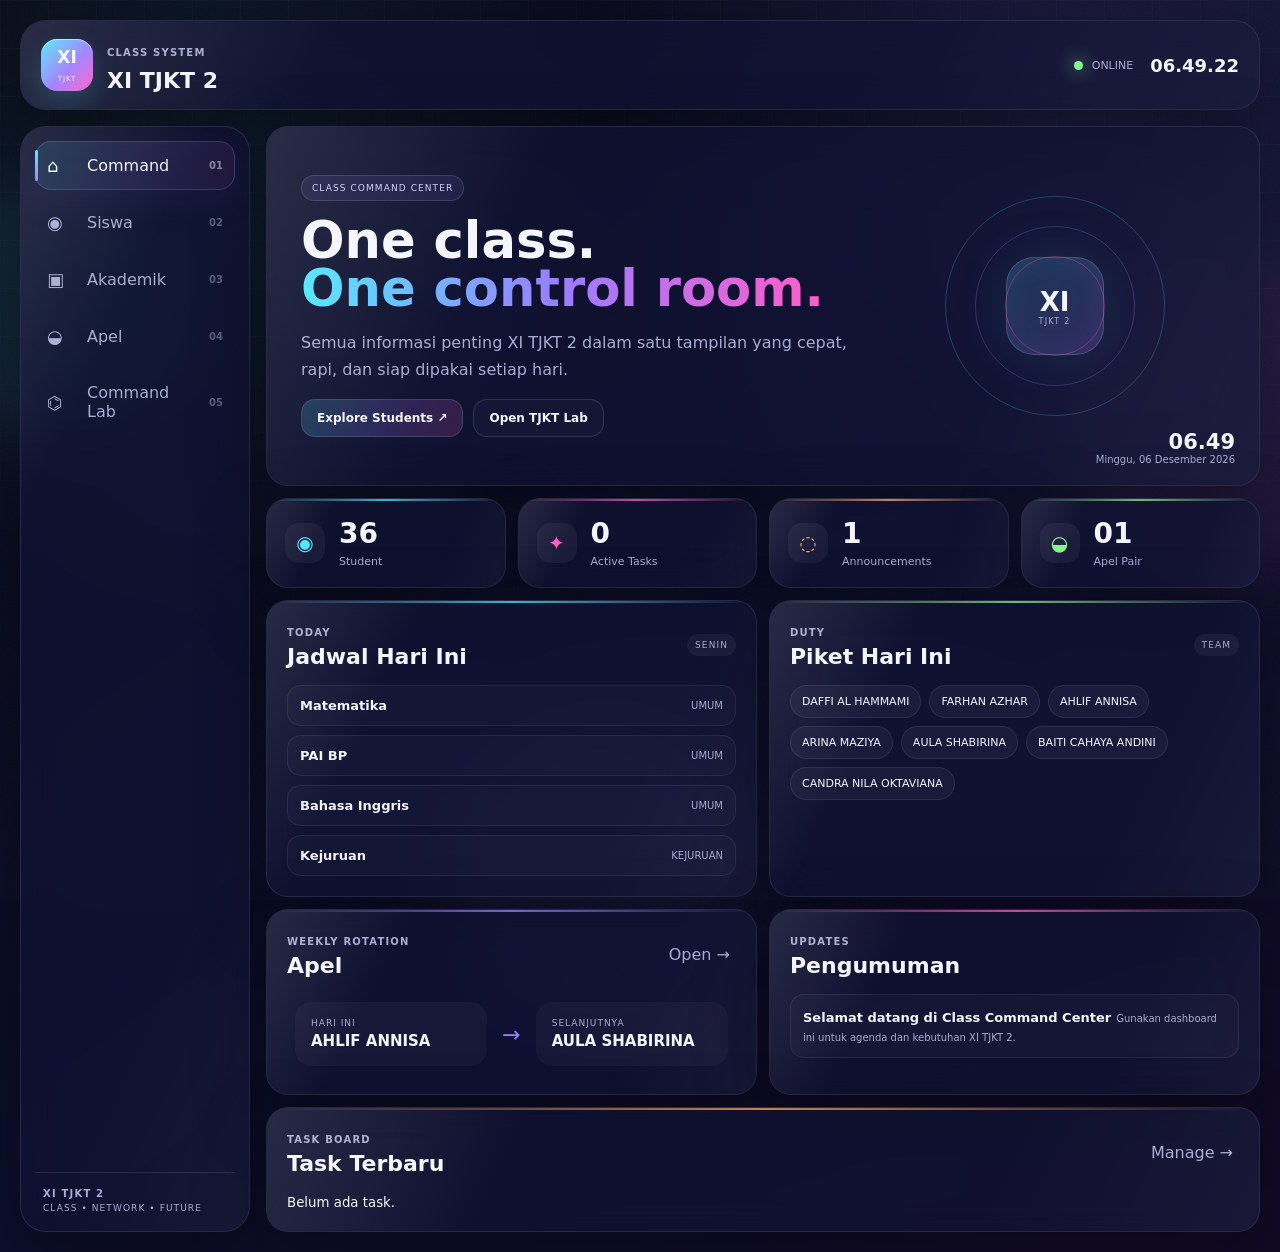
==== commit fd0f5ba2: "Finalize XI TJKT 2 class server rebuild" ====
--- a/index.html
+++ b/index.html
@@ -3,523 +3,682 @@
 <head>
   <meta charset="UTF-8">
   <meta name="viewport" content="width=device-width, initial-scale=1.0">
-  <meta name="theme-color" content="#070b2a">
+  <meta name="theme-color" content="#08091a">
   <title>XI TJKT 2 — Class Command Center</title>
   <link rel="stylesheet" href="style.css">
 </head>
 <body>
-
-<div class="app-shell">
-
-  <header class="topbar">
-    <div class="brand">
-      <div class="brand-mark">XI</div>
-      <div>
-        <h1>TJKT 2</h1>
-        <p>CLASS COMMAND CENTER</p>
+  <div class="ambient ambient-a"></div>
+  <div class="ambient ambient-b"></div>
+  <div class="ambient ambient-c"></div>
+  <div class="noise"></div>
+
+  <div class="app">
+    <header class="topbar glass">
+      <div class="brand-wrap">
+        <div class="brand-logo"><span>XI</span><small>TJKT</small></div>
+        <div>
+          <p class="micro">CLASS SYSTEM</p>
+          <h1>XI TJKT 2</h1>
+        </div>
       </div>
-    </div>
-
-    <div class="topbar-status">
-      <span class="status-dot"></span>
-      <span>SYSTEM ONLINE</span>
-      <strong id="liveClock">--:--:--</strong>
-    </div>
-  </header>
-
-  <nav class="main-nav">
-    <button class="nav-item active" data-dashboard="1">
-      <span>🏠</span><span>Command</span>
-    </button>
-    <button class="nav-item" data-dashboard="2">
-      <span>👨‍🎓</span><span>Siswa</span>
-    </button>
-    <button class="nav-item" data-dashboard="3">
-      <span>📚</span><span>Akademik</span>
-    </button>
-    <button class="nav-item" data-dashboard="4">
-      <span>🫡</span><span>Apel</span>
-    </button>
-    <button class="nav-item" data-dashboard="5">
-      <span>🛠️</span><span>Command Lab</span>
-    </button>
-  </nav>
-
-  <main>
-
-    <!-- DASHBOARD 1 -->
-    <section class="dashboard active" id="dashboard1">
-
-      <div class="hero-card">
-        <div>
-          <span class="eyebrow">WELCOME TO</span>
-          <h2>XI TJKT 2</h2>
-          <p>Class Command Center • Network • Academic • Activity</p>
-        </div>
-        <div class="hero-clock">
-          <strong id="ccClock">--:--</strong>
-          <span id="ccDate">---</span>
-        </div>
+
+      <div class="top-status">
+        <span class="online-dot"></span>
+        <span>ONLINE</span>
+        <strong id="liveClock">--:--:--</strong>
       </div>
-
-      <div class="stat-grid">
-        <article class="stat-card">
-          <span>👨‍🎓</span>
-          <strong id="ccStudentCount">0</strong>
-          <small>Total Siswa</small>
+    </header>
+
+    <aside class="sidebar glass">
+      <nav class="nav-list" aria-label="Dashboard navigation">
+        <button class="nav-item active" data-dashboard="1">
+          <span class="nav-icon">⌂</span><span>Command</span><b>01</b>
+        </button>
+        <button class="nav-item" data-dashboard="2">
+          <span class="nav-icon">◉</span><span>Siswa</span><b>02</b>
+        </button>
+        <button class="nav-item" data-dashboard="3">
+          <span class="nav-icon">▣</span><span>Akademik</span><b>03</b>
+        </button>
+        <button class="nav-item" data-dashboard="4">
+          <span class="nav-icon">◒</span><span>Apel</span><b>04</b>
+        </button>
+        <button class="nav-item" data-dashboard="5">
+          <span class="nav-icon">⌬</span><span>Command Lab</span><b>05</b>
+        </button>
+      </nav>
+
+      <div class="sidebar-footer">
+        <span class="micro">XI TJKT 2</span>
+        <span class="tiny">Class • Network • Future</span>
+      </div>
+    </aside>
+
+    <main class="content">
+
+      <!-- DASHBOARD 1 -->
+      <section class="dashboard active" id="dashboard1">
+        <div class="hero hero-command glass glow-violet">
+          <div class="hero-copy">
+            <span class="pill pill-violet">CLASS COMMAND CENTER</span>
+            <h2>One class.<br><em>One control room.</em></h2>
+            <p>
+              Semua informasi penting XI TJKT 2 dalam satu tampilan yang cepat,
+              rapi, dan siap dipakai setiap hari.
+            </p>
+
+            <div class="hero-actions">
+              <button class="btn btn-primary" data-jump="2">Explore Students ↗</button>
+              <button class="btn btn-ghost" data-jump="5">Open TJKT Lab</button>
+            </div>
+          </div>
+
+          <div class="hero-orbit" aria-hidden="true">
+            <div class="orbit orbit-1"></div>
+            <div class="orbit orbit-2"></div>
+            <div class="orbit orbit-3"></div>
+            <div class="core">
+              <span>XI</span>
+              <small>TJKT 2</small>
+            </div>
+          </div>
+
+          <div class="hero-time">
+            <span id="ccClock">--:--</span>
+            <small id="ccDate">---</small>
+          </div>
+        </div>
+
+        <div class="stats-row">
+          <article class="stat glass stat-cyan">
+            <span class="stat-icon">◉</span>
+            <div>
+              <strong id="ccStudentCount">0</strong>
+              <small>Student</small>
+            </div>
+          </article>
+
+          <article class="stat glass stat-pink">
+            <span class="stat-icon">✦</span>
+            <div>
+              <strong id="ccTaskCount">0</strong>
+              <small>Active Tasks</small>
+            </div>
+          </article>
+
+          <article class="stat glass stat-orange">
+            <span class="stat-icon">◌</span>
+            <div>
+              <strong id="ccAnnouncementCount">0</strong>
+              <small>Announcements</small>
+            </div>
+          </article>
+
+          <article class="stat glass stat-lime">
+            <span class="stat-icon">◒</span>
+            <div>
+              <strong id="ccApelWeek">01</strong>
+              <small>Apel Pair</small>
+            </div>
+          </article>
+        </div>
+
+        <div class="grid-2">
+          <article class="panel glass accent-cyan">
+            <div class="panel-head">
+              <div>
+                <span class="micro">TODAY</span>
+                <h3>Jadwal Hari Ini</h3>
+              </div>
+              <span class="badge" id="ccTodayLabel">---</span>
+            </div>
+            <div id="ccTodaySchedule" class="stack-list"></div>
+          </article>
+
+          <article class="panel glass accent-lime">
+            <div class="panel-head">
+              <div>
+                <span class="micro">DUTY</span>
+                <h3>Piket Hari Ini</h3>
+              </div>
+              <span class="badge">TEAM</span>
+            </div>
+            <div id="ccTodayDuty" class="person-chips"></div>
+          </article>
+        </div>
+
+        <div class="grid-2">
+          <article class="panel glass accent-violet">
+            <div class="panel-head">
+              <div>
+                <span class="micro">WEEKLY ROTATION</span>
+                <h3>Apel</h3>
+              </div>
+              <button class="link-btn" data-jump="4">Open →</button>
+            </div>
+
+            <div class="mini-apel">
+              <div>
+                <small>HARI INI</small>
+                <strong id="ccApelToday">-</strong>
+              </div>
+              <div class="mini-arrow">→</div>
+              <div>
+                <small>SELANJUTNYA</small>
+                <strong id="ccApelNext">-</strong>
+              </div>
+            </div>
+          </article>
+
+          <article class="panel glass accent-pink">
+            <div class="panel-head">
+              <div>
+                <span class="micro">UPDATES</span>
+                <h3>Pengumuman</h3>
+              </div>
+            </div>
+            <div id="ccAnnouncements" class="compact-list"></div>
+          </article>
+        </div>
+
+        <article class="panel glass accent-orange">
+          <div class="panel-head">
+            <div>
+              <span class="micro">TASK BOARD</span>
+              <h3>Task Terbaru</h3>
+            </div>
+            <button class="link-btn" data-jump="3">Manage →</button>
+          </div>
+          <div id="ccTasks" class="task-preview"></div>
         </article>
-
-        <article class="stat-card">
-          <span>📝</span>
-          <strong id="ccTaskCount">0</strong>
-          <small>Task Aktif</small>
+      </section>
+
+      <!-- DASHBOARD 2 -->
+      <section class="dashboard" id="dashboard2">
+        <div class="section-hero glass accent-cyan">
+          <span class="pill pill-cyan">STUDENT DIRECTORY</span>
+          <h2>People behind the network.</h2>
+          <p>
+            Direktori premium untuk mencari, membuka profil, dan mengenal
+            anggota XI TJKT 2.
+          </p>
+        </div>
+
+        <div class="toolbar glass">
+          <div class="field search-field">
+            <span>⌕</span>
+            <input id="studentSearch" type="search" placeholder="Cari nama siswa...">
+          </div>
+
+          <select id="studentFilter">
+            <option value="all">Semua siswa</option>
+            <option value="odd">Nomor ganjil</option>
+            <option value="even">Nomor genap</option>
+          </select>
+
+          <button class="btn btn-primary" id="randomStudentButton">
+            Random Student ↗
+          </button>
+        </div>
+
+        <div class="directory-stats">
+          <span>Total <strong id="studentTotal">0</strong></span>
+          <span>Tampil <strong id="studentVisible">0</strong></span>
+          <span id="studentResultCount">0 hasil</span>
+        </div>
+
+        <div id="studentDirectory" class="student-grid"></div>
+
+        <div id="studentModal" class="modal" aria-hidden="true">
+          <div class="modal-card glass">
+            <button id="studentModalClose" class="modal-close">×</button>
+
+            <div id="studentModalAvatar" class="profile-avatar">01</div>
+
+            <span class="micro">STUDENT PROFILE</span>
+            <h3 id="studentModalName">-</h3>
+            <p>
+              Nomor absen
+              <strong id="studentModalNumber">-</strong>
+            </p>
+          </div>
+        </div>
+      </section>
+
+      <!-- DASHBOARD 3 -->
+      <section class="dashboard" id="dashboard3">
+        <div class="section-hero glass accent-orange">
+          <span class="pill pill-orange">ACADEMIC & AGENDA</span>
+          <h2>Plan the week.<br><em>Own the workflow.</em></h2>
+          <p>
+            Jadwal, piket, deadline, pengumuman, dan kalender berada
+            dalam satu ruang kerja kelas.
+          </p>
+        </div>
+
+        <div class="panel glass">
+          <div class="panel-head">
+            <div>
+              <span class="micro">SCHEDULE</span>
+              <h3>Jadwal Pelajaran</h3>
+            </div>
+
+            <div class="segmented">
+              <button class="schedule-type active" data-schedule-type="A">Umum</button>
+              <button class="schedule-type" data-schedule-type="B">Kejuruan</button>
+            </div>
+          </div>
+
+          <div id="scheduleList" class="schedule-grid"></div>
+        </div>
+
+        <div class="panel glass accent-lime">
+          <div class="panel-head">
+            <div>
+              <span class="micro">DUTY ROTATION</span>
+              <h3>Jadwal Piket</h3>
+            </div>
+          </div>
+
+          <div id="dutyGrid" class="duty-week"></div>
+        </div>
+
+        <div class="grid-2">
+          <article class="panel glass accent-pink">
+            <div class="panel-head">
+              <div>
+                <span class="micro">CLASS NEWS</span>
+                <h3>Pengumuman</h3>
+              </div>
+            </div>
+
+            <div class="form-stack">
+              <input id="announcementTitle" class="field-input" placeholder="Judul pengumuman">
+              <textarea id="announcementText" class="field-input" rows="4" placeholder="Isi pengumuman..."></textarea>
+              <button id="addAnnouncementButton" class="btn btn-primary">
+                + Tambah Pengumuman
+              </button>
+            </div>
+
+            <div id="announcementList" class="manage-list"></div>
+          </article>
+
+          <article class="panel glass accent-orange">
+            <div class="panel-head">
+              <div>
+                <span class="micro">TASKS & DEADLINES</span>
+                <h3>Task Manager</h3>
+              </div>
+            </div>
+
+            <div class="form-stack">
+              <input id="taskTitle" class="field-input" placeholder="Nama tugas">
+              <input id="taskDeadline" class="field-input" type="date">
+              <button id="addTaskButton" class="btn btn-primary">
+                + Tambah Task
+              </button>
+            </div>
+
+            <div id="taskList" class="manage-list"></div>
+          </article>
+        </div>
+
+        <div class="grid-2">
+          <article class="panel glass accent-violet">
+            <div class="panel-head">
+              <div>
+                <span class="micro">GLOBAL SEARCH</span>
+                <h3>Cari di seluruh data</h3>
+              </div>
+            </div>
+
+            <div class="field search-field">
+              <span>⌕</span>
+              <input id="globalSearch" type="search" placeholder="Siswa, mapel, piket, info...">
+            </div>
+
+            <div id="globalSearchResults" class="search-results"></div>
+          </article>
+
+          <article class="panel glass accent-cyan calendar-panel">
+            <div class="panel-head">
+              <div>
+                <span class="micro">CALENDAR</span>
+                <h3 id="calendarMonth">Calendar</h3>
+              </div>
+
+              <div class="calendar-actions">
+                <button id="calendarPrev" class="icon-btn">‹</button>
+                <button id="calendarToday" class="mini-btn">Today</button>
+                <button id="calendarNext" class="icon-btn">›</button>
+              </div>
+            </div>
+
+            <div id="calendarGrid" class="calendar-grid"></div>
+          </article>
+        </div>
+      </section>
+
+      <!-- DASHBOARD 4 -->
+      <section class="dashboard" id="dashboard4">
+        <div class="section-hero glass accent-violet">
+          <span class="pill pill-violet">APEL & KEGIATAN</span>
+          <h2>18 pairs.<br><em>One clean rotation.</em></h2>
+          <p>
+            Setiap minggu terdiri dari satu pasangan:
+            satu untuk apel hari ini dan satu untuk apel selanjutnya.
+          </p>
+        </div>
+
+        <article class="apel-stage glass glow-violet">
+          <div class="apel-side today">
+            <span class="micro">APEL HARI INI</span>
+            <div id="apelTodayAvatar" class="big-avatar">01</div>
+            <h3 id="apelTodayName">AHLIF ANNISA</h3>
+          </div>
+
+          <div class="apel-center">
+            <span>PAIR</span>
+            <strong id="apelPairNumber">01 / 18</strong>
+            <small id="apelCurrentPair">AHLIF ANNISA × ARINA MAZIYA</small>
+          </div>
+
+          <div class="apel-side next">
+            <span class="micro">APEL SELANJUTNYA</span>
+            <div id="apelNextAvatar" class="big-avatar">02</div>
+            <h3 id="apelNextName">ARINA MAZIYA</h3>
+          </div>
         </article>
 
-        <article class="stat-card">
-          <span>📢</span>
-          <strong id="ccAnnouncementCount">0</strong>
-          <small>Pengumuman</small>
-        </article>
-
-        <article class="stat-card">
-          <span>🫡</span>
-          <strong id="ccApelWeek">1</strong>
-          <small>Minggu Apel</small>
-        </article>
-      </div>
-
-      <div class="dashboard-grid two">
-
-        <article class="panel">
+        <div class="center-actions">
+          <button id="nextApelButton" class="btn btn-primary">Next Pair →</button>
+          <button id="resetApelButton" class="btn btn-ghost">Reset Rotation</button>
+        </div>
+
+        <div class="panel glass">
           <div class="panel-head">
             <div>
-              <span class="eyebrow">TODAY</span>
-              <h3>Jadwal Hari Ini</h3>
-            </div>
-          </div>
-          <div id="ccTodaySchedule"></div>
-        </article>
-
-        <article class="panel">
+              <span class="micro">ROTATION MAP</span>
+              <h3>18 Pasangan Apel</h3>
+            </div>
+          </div>
+
+          <div id="apelPairGrid" class="pair-grid"></div>
+        </div>
+
+        <div class="panel glass accent-orange">
           <div class="panel-head">
             <div>
-              <span class="eyebrow">DUTY</span>
-              <h3>Piket Hari Ini</h3>
-            </div>
-          </div>
-          <div id="ccTodayDuty"></div>
-        </article>
-
-      </div>
-
-      <div class="dashboard-grid two">
-
-        <article class="panel">
+              <span class="micro">ACTIVITY BOARD</span>
+              <h3>Ruang kegiatan</h3>
+            </div>
+          </div>
+
+          <div class="activity-cards">
+            <div>
+              <strong>Apel</strong>
+              <small>Pair aktif tampil di atas</small>
+            </div>
+            <div>
+              <strong>Piket</strong>
+              <small>Lihat jadwal di Akademik</small>
+            </div>
+            <div>
+              <strong>Agenda</strong>
+              <small>Kelola tugas & pengumuman</small>
+            </div>
+          </div>
+        </div>
+      </section>
+
+      <!-- DASHBOARD 5 -->
+      <section class="dashboard" id="dashboard5">
+        <div class="section-hero glass accent-cyan lab-heading">
+          <div>
+            <span class="pill pill-cyan">TJKT COMMAND LAB</span>
+            <h2>Build it.<br><em>Break it. Understand it.</em></h2>
+            <p>
+              Toolkit jaringan untuk eksplorasi IPv4, subnetting, CIDR,
+              MAC, port, DNS, OSI, kabel, dan utilitas kelas.
+            </p>
+          </div>
+
+          <div class="lab-chip">
+            NETWORK<br>
+            <b>ENGINEERING</b>
+          </div>
+        </div>
+
+        <div class="tool-grid">
+
+          <article class="tool glass accent-cyan wide-tool">
+            <div class="tool-head">
+              <span class="tool-number">01</span>
+              <div>
+                <span class="micro">NETWORK</span>
+                <h3>IPv4 Analyzer</h3>
+              </div>
+            </div>
+
+            <div class="tool-row">
+              <input id="labIpInput" class="field-input" placeholder="192.168.1.10/24">
+              <button id="analyzeIpButton" class="btn btn-primary">Analyze</button>
+            </div>
+
+            <div id="ipAnalysisResult" class="tool-result"></div>
+          </article>
+
+          <article class="tool glass accent-violet">
+            <div class="tool-head">
+              <span class="tool-number">02</span>
+              <div>
+                <span class="micro">SUBNETTING</span>
+                <h3>Subnet Calculator</h3>
+              </div>
+            </div>
+
+            <div class="tool-row">
+              <input id="subnetIp" class="field-input" placeholder="192.168.1.0">
+              <input id="subnetPrefix" class="field-input small-input" type="number" min="0" max="32" value="24">
+              <button id="subnetButton" class="btn btn-primary">Calc</button>
+            </div>
+
+            <div id="subnetResult" class="tool-result"></div>
+          </article>
+
+          <article class="tool glass accent-pink">
+            <div class="tool-head">
+              <span class="tool-number">03</span>
+              <div>
+                <span class="micro">CIDR</span>
+                <h3>CIDR Helper</h3>
+              </div>
+            </div>
+
+            <input id="cidrInput" class="field-input" placeholder="10.0.0.0/16">
+            <button id="cidrButton" class="btn btn-primary full-btn">Explain CIDR</button>
+            <div id="cidrResult" class="tool-result"></div>
+          </article>
+
+          <article class="tool glass accent-orange">
+            <div class="tool-head">
+              <span class="tool-number">04</span>
+              <div>
+                <span class="micro">NUMBER</span>
+                <h3>Decimal → Binary</h3>
+              </div>
+            </div>
+
+            <input id="decimalInput" class="field-input" type="number" min="0" max="4294967295" placeholder="255">
+            <button id="decimalButton" class="btn btn-primary full-btn">Convert</button>
+            <div id="binaryResult" class="tool-result"></div>
+          </article>
+
+          <article class="tool glass accent-lime">
+            <div class="tool-head">
+              <span class="tool-number">05</span>
+              <div>
+                <span class="micro">NUMBER</span>
+                <h3>Binary → Decimal</h3>
+              </div>
+            </div>
+
+            <input id="binaryInput" class="field-input" placeholder="11111111">
+            <button id="binaryButton" class="btn btn-primary full-btn">Convert</button>
+            <div id="decimalResult" class="tool-result"></div>
+          </article>
+
+          <article class="tool glass accent-violet">
+            <div class="tool-head">
+              <span class="tool-number">06</span>
+              <div>
+                <span class="micro">HARDWARE</span>
+                <h3>MAC Formatter</h3>
+              </div>
+            </div>
+
+            <input id="macInput" class="field-input" placeholder="AABBCCDDEEFF">
+            <button id="macButton" class="btn btn-primary full-btn">Format</button>
+            <div id="macResult" class="tool-result"></div>
+          </article>
+
+          <article class="tool glass accent-cyan">
+            <div class="tool-head">
+              <span class="tool-number">07</span>
+              <div>
+                <span class="micro">REFERENCE</span>
+                <h3>Port Reference</h3>
+              </div>
+            </div>
+
+            <input id="portSearch" class="field-input" placeholder="80, HTTPS, DNS...">
+            <div id="portResults" class="reference-list"></div>
+          </article>
+
+          <article class="tool glass accent-orange">
+            <div class="tool-head">
+              <span class="tool-number">08</span>
+              <div>
+                <span class="micro">WEB</span>
+                <h3>HTTP Status</h3>
+              </div>
+            </div>
+
+            <input id="httpStatusSearch" class="field-input" placeholder="200, 404, server...">
+            <div id="httpStatusResults" class="reference-list"></div>
+          </article>
+
+          <article class="tool glass accent-pink">
+            <div class="tool-head">
+              <span class="tool-number">09</span>
+              <div>
+                <span class="micro">NAME SERVICE</span>
+                <h3>DNS Reference</h3>
+              </div>
+            </div>
+
+            <div id="dnsResult" class="dns-cards"></div>
+          </article>
+
+          <article class="tool glass accent-lime">
+            <div class="tool-head">
+              <span class="tool-number">10</span>
+              <div>
+                <span class="micro">UTILITY</span>
+                <h3>Random Student</h3>
+              </div>
+            </div>
+
+            <button id="labRandomStudentButton" class="btn btn-primary full-btn">
+              Pick Random
+            </button>
+
+            <div id="labRandomStudentResult" class="random-card"></div>
+          </article>
+        </div>
+
+        <div class="grid-2">
+          <article class="panel glass accent-violet">
+            <div class="panel-head">
+              <div>
+                <span class="micro">MODEL</span>
+                <h3>OSI Layer</h3>
+              </div>
+            </div>
+
+            <div id="osiReference" class="layer-list"></div>
+          </article>
+
+          <article class="panel glass accent-cyan">
+            <div class="panel-head">
+              <div>
+                <span class="micro">PHYSICAL LAYER</span>
+                <h3>RJ45 / Kabel Network</h3>
+              </div>
+            </div>
+
+            <div id="rj45Reference" class="layer-list"></div>
+          </article>
+        </div>
+
+        <div class="grid-2">
+          <article class="panel glass accent-orange">
+            <div class="panel-head">
+              <div>
+                <span class="micro">FOCUS</span>
+                <h3>Countdown</h3>
+              </div>
+            </div>
+
+            <div id="countdownDisplay" class="countdown-display">05:00</div>
+
+            <div class="tool-row">
+              <input id="countdownMinutes" class="field-input" type="number" min="0" value="5">
+              <input id="countdownSeconds" class="field-input" type="number" min="0" max="59" value="0">
+            </div>
+
+            <div class="button-row">
+              <button id="startCountdownButton" class="btn btn-primary">Start</button>
+              <button id="pauseCountdownButton" class="btn btn-ghost">Pause</button>
+              <button id="resetCountdownButton" class="btn btn-ghost">Reset</button>
+            </div>
+          </article>
+
+          <article class="panel glass accent-pink">
+            <div class="panel-head">
+              <div>
+                <span class="micro">NOTES</span>
+                <h3>Catatan TJKT</h3>
+              </div>
+            </div>
+
+            <textarea id="notesArea" class="field-input notes-area" rows="10" placeholder="Tulis command, rumus, atau catatan belajar..."></textarea>
+          </article>
+        </div>
+
+        <div class="panel glass accent-cyan">
           <div class="panel-head">
             <div>
-              <span class="eyebrow">APEL</span>
-              <h3>Rotasi Apel</h3>
-            </div>
-          </div>
-
-          <div class="apel-mini-grid">
-            <div class="apel-mini">
-              <small>HARI INI</small>
-              <strong id="ccApelToday">-</strong>
-            </div>
-            <div class="apel-mini">
-              <small>SELANJUTNYA</small>
-              <strong id="ccApelNext">-</strong>
-            </div>
-          </div>
-        </article>
-
-        <article class="panel">
-          <div class="panel-head">
-            <div>
-              <span class="eyebrow">UPDATES</span>
-              <h3>Pengumuman</h3>
-            </div>
-          </div>
-          <div id="ccAnnouncements"></div>
-        </article>
-
-      </div>
-
-      <article class="panel">
-        <div class="panel-head">
-          <div>
-            <span class="eyebrow">TASK BOARD</span>
-            <h3>Task Terbaru</h3>
-          </div>
-        </div>
-        <div id="ccTasks"></div>
-      </article>
-
-    </section>
-
-
-    <!-- DASHBOARD 2 -->
-    <section class="dashboard" id="dashboard2">
-
-      <div class="section-heading">
-        <span class="eyebrow">DIRECTORY</span>
-        <h2>Data Siswa</h2>
-        <p>Database anggota XI TJKT 2.</p>
-      </div>
-
-      <div class="toolbar">
-        <input id="studentSearch" type="search" placeholder="🔎 Cari nama siswa...">
-
-        <select id="studentFilter">
-          <option value="all">Semua Siswa</option>
-          <option value="odd">Nomor Ganjil</option>
-          <option value="even">Nomor Genap</option>
-        </select>
-
-        <button class="action-btn" id="randomStudentButton">
-          🎲 Random Siswa
-        </button>
-      </div>
-
-      <div class="directory-summary">
-        <span>Total: <strong id="studentTotal">0</strong></span>
-        <span>Ditampilkan: <strong id="studentVisible">0</strong></span>
-        <span id="studentResultCount">36 siswa</span>
-      </div>
-
-      <div id="studentDirectory" class="student-grid"></div>
-
-      <div class="modal" id="studentModal">
-        <div class="modal-card">
-          <button class="modal-close" id="studentModalClose">×</button>
-          <div class="student-modal-avatar" id="studentModalAvatar">01</div>
-          <span class="eyebrow">STUDENT PROFILE</span>
-          <h3 id="studentModalName">-</h3>
-          <p>No. Absen <strong id="studentModalNumber">-</strong></p>
-        </div>
-      </div>
-
-    </section>
-
-
-    <!-- DASHBOARD 3 -->
-    <section class="dashboard" id="dashboard3">
-
-      <div class="section-heading">
-        <span class="eyebrow">ACADEMIC CONTROL</span>
-        <h2>Akademik & Agenda</h2>
-        <p>Jadwal pelajaran, piket, tugas, dan pengumuman kelas.</p>
-      </div>
-
-      <article class="panel">
-        <div class="panel-head">
-          <div>
-            <span class="eyebrow">SCHEDULE</span>
-            <h3>Jadwal Pelajaran</h3>
-          </div>
-
-          <div class="segmented">
-            <button class="schedule-type active" data-schedule-type="A">Umum</button>
-            <button class="schedule-type" data-schedule-type="B">Kejuruan</button>
-          </div>
-        </div>
-
-        <div id="scheduleList"></div>
-      </article>
-
-      <article class="panel">
-        <div class="panel-head">
-          <div>
-            <span class="eyebrow">DUTY ROTATION</span>
-            <h3>Jadwal Piket</h3>
-          </div>
-        </div>
-
-        <div id="dutyGrid"></div>
-      </article>
-
-      <div class="dashboard-grid two">
-
-        <article class="panel">
-          <div class="panel-head">
-            <div>
-              <span class="eyebrow">ANNOUNCEMENT</span>
-              <h3>Pengumuman Kelas</h3>
-            </div>
-          </div>
-
-          <div class="form-stack">
-            <input id="announcementTitle" type="text" placeholder="Judul pengumuman">
-            <textarea id="announcementText" rows="4" placeholder="Isi pengumuman..."></textarea>
-            <button class="action-btn" id="addAnnouncementButton">＋ Tambah Pengumuman</button>
-          </div>
-
-          <div id="announcementList"></div>
-        </article>
-
-        <article class="panel">
-          <div class="panel-head">
-            <div>
-              <span class="eyebrow">TASKS</span>
-              <h3>Task & Deadline</h3>
-            </div>
-          </div>
-
-          <div class="form-stack">
-            <input id="taskTitle" type="text" placeholder="Nama tugas">
-            <input id="taskDeadline" type="date">
-            <button class="action-btn" id="addTaskButton">＋ Tambah Task</button>
-          </div>
-
-          <div id="taskList"></div>
-        </article>
-
-      </div>
-
-      <article class="panel">
-        <div class="panel-head">
-          <div>
-            <span class="eyebrow">GLOBAL SEARCH</span>
-            <h3>Pencarian Cepat</h3>
-          </div>
-        </div>
-
-        <input id="globalSearch" class="wide-input" type="search"
-               placeholder="Cari siswa, pelajaran, piket, atau informasi...">
-
-        <div id="globalSearchResults"></div>
-      </article>
-
-    </section>
-
-
-    <!-- DASHBOARD 4 -->
-    <section class="dashboard" id="dashboard4">
-
-      <div class="section-heading">
-        <span class="eyebrow">WEEKLY ROTATION</span>
-        <h2>Apel & Kegiatan</h2>
-        <p>Sistem rotasi 18 pasangan siswa.</p>
-      </div>
-
-      <article class="apel-command-card">
-
-        <div class="apel-main">
-          <span class="eyebrow">APEL HARI INI</span>
-          <div class="apel-avatar" id="apelTodayAvatar">01</div>
-          <h2 id="apelTodayName">AHLIF ANNISA</h2>
-        </div>
-
-        <div class="apel-divider"></div>
-
-        <div class="apel-main">
-          <span class="eyebrow">APEL SELANJUTNYA</span>
-          <div class="apel-avatar" id="apelNextAvatar">02</div>
-          <h2 id="apelNextName">ARINA MAZIYA</h2>
-        </div>
-
-        <div class="apel-meta">
-          <span>PAIR</span>
-          <strong id="apelPairNumber">01 / 18</strong>
-          <small id="apelCurrentPair">AHLIF ANNISA × ARINA MAZIYA</small>
-        </div>
-
-      </article>
-
-      <div class="toolbar">
-        <button class="action-btn" id="nextApelButton">➡️ Pasangan Berikutnya</button>
-        <button class="action-btn secondary" id="resetApelButton">↺ Reset Rotasi</button>
-      </div>
-
-      <article class="panel">
-        <div class="panel-head">
-          <div>
-            <span class="eyebrow">ROTATION MAP</span>
-            <h3>18 Pasangan Apel</h3>
-          </div>
-        </div>
-
-        <div id="apelPairGrid"></div>
-      </article>
-
-    </section>
-
-
-    <!-- DASHBOARD 5 -->
-    <section class="dashboard" id="dashboard5">
-
-      <div class="section-heading">
-        <span class="eyebrow">TJKT TOOLKIT</span>
-        <h2>Command Lab</h2>
-        <p>Network tools & technical reference untuk XI TJKT 2.</p>
-      </div>
-
-      <article class="lab-hero">
-        <div>
-          <span class="eyebrow">NETWORK ENGINEERING</span>
-          <h2>XI TJKT 2 LAB</h2>
-          <p>IPv4 • Subnetting • MAC • Port • DNS • OSI • RJ45</p>
-        </div>
-      </article>
-
-      <div class="tool-grid">
-
-        <article class="tool-card">
-          <span class="tool-icon">🌐</span>
-          <h3>IPv4 Analyzer</h3>
-          <input id="labIpInput" type="text" placeholder="192.168.1.10/24">
-          <div id="ipAnalysisResult"></div>
-        </article>
-
-        <article class="tool-card">
-          <span class="tool-icon">🧮</span>
-          <h3>Subnet Calculator</h3>
-          <div class="inline-inputs">
-            <input id="subnetIp" type="text" placeholder="192.168.1.0">
-            <input id="subnetPrefix" type="number" min="0" max="32" value="24" placeholder="24">
-          </div>
-          <button class="action-btn" id="subnetButton">Calculate</button>
-          <div id="subnetResult"></div>
-        </article>
-
-        <article class="tool-card">
-          <span class="tool-icon">🔢</span>
-          <h3>Decimal → Binary</h3>
-          <input id="decimalInput" type="number" min="0" max="4294967295" placeholder="255">
-          <button class="action-btn" id="decimalButton">Convert</button>
-          <div id="binaryResult"></div>
-        </article>
-
-        <article class="tool-card">
-          <span class="tool-icon">01</span>
-          <h3>Binary → Decimal</h3>
-          <input id="binaryInput" type="text" placeholder="11111111">
-          <button class="action-btn" id="binaryButton">Convert</button>
-          <div id="decimalResult"></div>
-        </article>
-
-        <article class="tool-card">
-          <span class="tool-icon">🔗</span>
-          <h3>MAC Formatter</h3>
-          <input id="macInput" type="text" placeholder="AABBCCDDEEFF">
-          <button class="action-btn" id="macButton">Format</button>
-          <div id="macResult"></div>
-        </article>
-
-        <article class="tool-card">
-          <span class="tool-icon">🚪</span>
-          <h3>Port Reference</h3>
-          <input id="portSearch" type="search" placeholder="Cari port / service...">
-          <div id="portResults"></div>
-        </article>
-
-        <article class="tool-card">
-          <span class="tool-icon">📡</span>
-          <h3>HTTP Status</h3>
-          <input id="httpStatusSearch" type="search" placeholder="200, 404, 500...">
-          <div id="httpStatusResults"></div>
-        </article>
-
-        <article class="tool-card">
-          <span class="tool-icon">🧭</span>
-          <h3>DNS Reference</h3>
-          <div id="dnsResult"></div>
-        </article>
-
-      </div>
-
-      <div class="dashboard-grid two">
-
-        <article class="panel">
-          <div class="panel-head">
-            <div>
-              <span class="eyebrow">OSI MODEL</span>
-              <h3>OSI Reference</h3>
-            </div>
-          </div>
-          <div id="osiReference"></div>
-        </article>
-
-        <article class="panel">
-          <div class="panel-head">
-            <div>
-              <span class="eyebrow">PHYSICAL LAYER</span>
-              <h3>RJ45 Reference</h3>
-            </div>
-          </div>
-          <div id="rj45Reference"></div>
-        </article>
-
-      </div>
-
-      <article class="panel">
-        <div class="panel-head">
-          <div>
-            <span class="eyebrow">QUICK NOTES</span>
-            <h3>Catatan TJKT</h3>
-          </div>
-        </div>
-
-        <textarea id="notesArea" rows="8" placeholder="Tulis catatan jaringan di sini..."></textarea>
-      </article>
-
-      <div class="dashboard-grid two">
-
-        <article class="panel">
-          <div class="panel-head">
-            <div>
-              <span class="eyebrow">COUNTDOWN</span>
-              <h3>Timer</h3>
-            </div>
-          </div>
-
-          <div id="countdownDisplay">00:00</div>
-
-          <div class="inline-inputs">
-            <input id="countdownMinutes" type="number" min="0" value="5" placeholder="Menit">
-            <input id="countdownSeconds" type="number" min="0" max="59" value="0" placeholder="Detik">
+              <span class="micro">DATA</span>
+              <h3>Export & Print</h3>
+            </div>
           </div>
 
           <div class="button-row">
-            <button class="action-btn" id="startCountdownButton">▶ Start</button>
-            <button class="action-btn secondary" id="pauseCountdownButton">Ⅱ Pause</button>
-            <button class="action-btn secondary" id="resetCountdownButton">↺ Reset</button>
-          </div>
-        </article>
-
-        <article class="panel">
-          <div class="panel-head">
-            <div>
-              <span class="eyebrow">CALENDAR</span>
-              <h3 id="calendarMonth">Calendar</h3>
-            </div>
-
-            <div class="button-row">
-              <button class="icon-btn" id="calendarPrev">‹</button>
-              <button class="icon-btn" id="calendarToday">Today</button>
-              <button class="icon-btn" id="calendarNext">›</button>
-            </div>
-          </div>
-
-          <div id="calendarGrid"></div>
-        </article>
-
-      </div>
-
-      <div class="button-row">
-        <button class="action-btn" id="exportButton">⬇ Export Data</button>
-        <button class="action-btn secondary" id="printButton">🖨 Print</button>
-      </div>
-
-    </section>
-
-  </main>
-
-  <div id="toastContainer"></div>
-
-</div>
-
-<script src="script.js"></script>
+            <button id="exportButton" class="btn btn-primary">
+              Export Class Data
+            </button>
+            <button id="printButton" class="btn btn-ghost">
+              Print Dashboard
+            </button>
+          </div>
+        </div>
+      </section>
+    </main>
+  </div>
+
+  <div id="toastContainer" class="toast-container"></div>
+  <script src="script.js"></script>
 </body>
 </html>
--- a/style.css
+++ b/style.css
@@ -1,2213 +1,1537 @@
-@import url('https://fonts.googleapis.com/css2?family=Inter:wght@400;500;600;700;800&family=Space+Grotesk:wght@400;500;600;700&display=swap');
-
-:root {
-  --bg: #050713;
-  --bg-2: #090d20;
-  --panel: rgba(15, 20, 48, .72);
-  --panel-strong: rgba(18, 24, 58, .9);
-  --line: rgba(126, 153, 255, .2);
-  --text: #eef2ff;
-  --muted: #9da8ca;
-  --cyan: #38e8ff;
-  --blue: #5c7cff;
-  --purple: #a855ff;
-  --pink: #ff4fd8;
-  --violet: #714dff;
-  --lime: #a7ff6b;
-  --orange: #ff9d5c;
-  --danger: #ff5f7a;
-  --shadow: 0 24px 70px rgba(0, 0, 0, .42);
-  --radius: 24px;
-  --sidebar: 292px;
-}
-
-* {
-  box-sizing: border-box;
-}
-
-html {
-  scroll-behavior: smooth;
-}
-
-body {
-  margin: 0;
-  min-height: 100vh;
-  color: var(--text);
+:root{
+  --bg:#08091a;
+  --bg2:#0e1030;
+  --panel:rgba(17,19,52,.72);
+  --line:rgba(255,255,255,.1);
+  --text:#f4f5ff;
+  --muted:#a8acd2;
+  --cyan:#4ce7ff;
+  --violet:#9b7cff;
+  --pink:#ff5cc8;
+  --orange:#ffad5c;
+  --lime:#86f58a;
+  --shadow:0 24px 70px rgba(0,0,0,.38);
+  --radius:22px;
+}
+
+*{box-sizing:border-box}
+
+html{scroll-behavior:smooth}
+
+body{
+  margin:0;
   background:
-    radial-gradient(circle at 10% 0%, rgba(92, 124, 255, .18), transparent 30%),
-    radial-gradient(circle at 90% 5%, rgba(168, 85, 255, .16), transparent 28%),
-    radial-gradient(circle at 55% 100%, rgba(56, 232, 255, .1), transparent 34%),
-    var(--bg);
-  font-family: Inter, system-ui, sans-serif;
-  overflow-x: hidden;
-}
-
-button,
-input,
-textarea,
-select {
-  font: inherit;
-}
-
-button {
-  color: inherit;
-}
-
-button,
-select {
-  cursor: pointer;
-}
-
-button:focus-visible,
-input:focus-visible,
-textarea:focus-visible,
-select:focus-visible {
-  outline: 2px solid var(--cyan);
-  outline-offset: 2px;
-}
-
-::selection {
-  background: rgba(56, 232, 255, .3);
-  color: #fff;
-}
-
-/* =========================
-   AMBIENT BACKGROUND
-========================= */
-
-.ambient {
-  position: fixed;
-  width: 420px;
-  height: 420px;
-  border-radius: 50%;
-  pointer-events: none;
-  filter: blur(90px);
-  opacity: .2;
-  z-index: -3;
-  animation: ambientFloat 12s ease-in-out infinite alternate;
-}
-
-.ambient-1 {
-  top: -180px;
-  left: 20%;
-  background: var(--cyan);
-}
-
-.ambient-2 {
-  right: -160px;
-  top: 30%;
-  background: var(--purple);
-  animation-delay: -4s;
-}
-
-.ambient-3 {
-  left: -180px;
-  bottom: -180px;
-  background: var(--pink);
-  animation-delay: -8s;
-}
-
-.grid-overlay {
-  position: fixed;
-  inset: 0;
-  pointer-events: none;
-  z-index: -2;
-  opacity: .18;
+    radial-gradient(circle at 15% 15%,rgba(76,231,255,.09),transparent 28%),
+    radial-gradient(circle at 85% 10%,rgba(155,124,255,.12),transparent 32%),
+    linear-gradient(145deg,#060714,#0c0f2d 55%,#120a27);
+  color:var(--text);
+  font-family:ui-sans-serif,system-ui,-apple-system,BlinkMacSystemFont,"Segoe UI",sans-serif;
+  min-height:100vh;
+  overflow-x:hidden;
+}
+
+body:before{
+  content:"";
+  position:fixed;
+  inset:0;
   background-image:
-    linear-gradient(rgba(110, 138, 255, .08) 1px, transparent 1px),
-    linear-gradient(90deg, rgba(110, 138, 255, .08) 1px, transparent 1px);
-  background-size: 46px 46px;
-  mask-image: linear-gradient(to bottom, #000, transparent 88%);
-}
-
-@keyframes ambientFloat {
-  from {
-    transform: translate3d(-20px, -10px, 0) scale(1);
+    linear-gradient(rgba(255,255,255,.025) 1px,transparent 1px),
+    linear-gradient(90deg,rgba(255,255,255,.025) 1px,transparent 1px);
+  background-size:48px 48px;
+  mask-image:linear-gradient(to bottom,black,transparent 92%);
+  pointer-events:none;
+}
+
+button,input,textarea,select{font:inherit;color:inherit}
+button{cursor:pointer}
+
+.ambient{
+  position:fixed;
+  border-radius:50%;
+  filter:blur(22px);
+  pointer-events:none;
+  opacity:.5;
+  mix-blend-mode:screen;
+  animation:float 10s ease-in-out infinite;
+}
+
+.ambient-a{
+  width:260px;height:260px;
+  background:rgba(76,231,255,.14);
+  left:-80px;top:20%;
+}
+
+.ambient-b{
+  width:330px;height:330px;
+  background:rgba(255,92,200,.12);
+  right:-120px;top:28%;
+  animation-delay:-4s;
+}
+
+.ambient-c{
+  width:300px;height:300px;
+  background:rgba(155,124,255,.12);
+  left:35%;bottom:-120px;
+  animation-delay:-7s;
+}
+
+.noise{
+  position:fixed;
+  inset:0;
+  opacity:.035;
+  pointer-events:none;
+  background-image:url("data:image/svg+xml,%3Csvg xmlns='http://www.w3.org/2000/svg' width='160' height='160' viewBox='0 0 160 160'%3E%3Cfilter id='n'%3E%3CfeTurbulence type='fractalNoise' baseFrequency='.9' numOctaves='4' stitchTiles='stitch'/%3E%3C/filter%3E%3Crect width='100%25' height='100%25' filter='url(%23n)'/%3E%3C/svg%3E")
+}
+
+@keyframes float{
+  50%{transform:translateY(-18px) translateX(12px)}
+}
+
+.app{
+  position:relative;
+  z-index:1;
+  max-width:1540px;
+  margin:0 auto;
+  padding:20px;
+  display:grid;
+  grid-template-columns:230px 1fr;
+  grid-template-rows:auto 1fr;
+  gap:16px;
+}
+
+.glass{
+  background:var(--panel);
+  border:1px solid var(--line);
+  backdrop-filter:blur(18px);
+  -webkit-backdrop-filter:blur(18px);
+  box-shadow:var(--shadow);
+  position:relative;
+  overflow:hidden;
+}
+
+.glass:after{
+  content:"";
+  position:absolute;
+  inset:0;
+  background:linear-gradient(115deg,rgba(255,255,255,.11),transparent 25%,transparent 72%,rgba(255,255,255,.035));
+  pointer-events:none;
+}
+
+.topbar{
+  grid-column:1/-1;
+  min-height:82px;
+  border-radius:26px;
+  padding:16px 20px;
+  display:flex;
+  align-items:center;
+  justify-content:space-between;
+}
+
+.brand-wrap{
+  display:flex;
+  align-items:center;
+  gap:14px;
+}
+
+.brand-logo{
+  width:52px;height:52px;
+  border-radius:16px;
+  display:grid;
+  place-items:center;
+  background:linear-gradient(135deg,var(--cyan),var(--violet) 55%,var(--pink));
+  box-shadow:0 12px 28px rgba(76,231,255,.18),inset 0 1px rgba(255,255,255,.5);
+}
+
+.brand-logo span{font-weight:800;font-size:17px}
+.brand-logo small{font-size:7px;letter-spacing:.13em;margin-top:-8px}
+
+.brand-wrap h1{
+  font-weight:800;
+  font-size:22px;
+  margin:2px 0 0;
+}
+
+.micro,.pill,.badge,.tiny{
+  letter-spacing:.12em;
+  text-transform:uppercase;
+}
+
+.micro{
+  font-size:10px;
+  color:var(--muted);
+  font-weight:700;
+}
+
+.tiny{
+  font-size:9px;
+  color:var(--muted);
+}
+
+.top-status{
+  display:flex;
+  align-items:center;
+  gap:9px;
+  font-size:11px;
+  color:var(--muted);
+}
+
+.top-status strong{
+  font-size:18px;
+  color:var(--text);
+  margin-left:8px;
+}
+
+.online-dot{
+  width:9px;height:9px;
+  border-radius:50%;
+  background:var(--lime);
+  box-shadow:0 0 18px var(--lime);
+  animation:pulse 1.8s infinite;
+}
+
+@keyframes pulse{
+  50%{box-shadow:0 0 3px var(--lime)}
+}
+
+.sidebar{
+  grid-column:1;
+  border-radius:26px;
+  padding:14px;
+  min-height:calc(100vh - 138px);
+  display:flex;
+  flex-direction:column;
+}
+
+.nav-list{
+  display:grid;
+  gap:8px;
+}
+
+.nav-item{
+  width:100%;
+  display:grid;
+  grid-template-columns:30px 1fr auto;
+  align-items:center;
+  gap:10px;
+  text-align:left;
+  padding:13px 11px;
+  border:1px solid transparent;
+  border-radius:16px;
+  background:transparent;
+  color:var(--muted);
+  transition:.25s ease;
+  position:relative;
+}
+
+.nav-item:hover{
+  transform:translateX(3px);
+  color:var(--text);
+  background:rgba(255,255,255,.045);
+  border-color:rgba(255,255,255,.08);
+}
+
+.nav-item.active{
+  color:var(--text);
+  background:linear-gradient(110deg,rgba(76,231,255,.12),rgba(155,124,255,.13),rgba(255,92,200,.08));
+  border-color:rgba(155,124,255,.25);
+  box-shadow:0 12px 32px rgba(66,54,150,.15);
+}
+
+.nav-item.active:before{
+  content:"";
+  position:absolute;
+  left:-1px;top:18%;bottom:18%;
+  width:3px;
+  border-radius:4px;
+  background:linear-gradient(var(--cyan),var(--violet));
+}
+
+.nav-icon{font-size:18px}
+.nav-item b{font-size:10px;opacity:.5}
+
+.sidebar-footer{
+  margin-top:auto;
+  padding:15px 8px 4px;
+  display:grid;
+  gap:4px;
+  border-top:1px solid var(--line);
+}
+
+.content{
+  grid-column:2;
+  min-width:0;
+}
+
+.dashboard{
+  display:none;
+  animation:enter .35s ease;
+}
+
+.dashboard.active{display:block}
+
+@keyframes enter{
+  from{opacity:0;transform:translateY(8px)}
+  to{opacity:1;transform:none}
+}
+
+.hero,.section-hero,.panel,.toolbar,.tool,.stat,.apel-stage{
+  border-radius:var(--radius);
+}
+
+.hero{
+  min-height:360px;
+  padding:34px;
+  display:grid;
+  grid-template-columns:1.25fr .75fr;
+  align-items:center;
+  gap:15px;
+}
+
+.hero h2,.section-hero h2{
+  font-weight:800;
+  font-size:clamp(38px,4vw,66px);
+  line-height:.95;
+  margin:15px 0;
+}
+
+.hero h2 em,.section-hero h2 em{
+  font-style:normal;
+  background:linear-gradient(90deg,var(--cyan),var(--violet),var(--pink));
+  -webkit-background-clip:text;
+  background-clip:text;
+  color:transparent;
+}
+
+.hero p,.section-hero p{
+  max-width:670px;
+  color:var(--muted);
+  line-height:1.7;
+}
+
+.hero-actions,.button-row,.center-actions{
+  display:flex;
+  gap:10px;
+  flex-wrap:wrap;
+}
+
+.hero-orbit{
+  height:270px;
+  position:relative;
+  display:grid;
+  place-items:center;
+}
+
+.orbit{
+  position:absolute;
+  border:1px solid rgba(255,255,255,.12);
+  border-radius:50%;
+  animation:spin 14s linear infinite;
+}
+
+.orbit-1{
+  width:220px;height:220px;
+  border-color:rgba(76,231,255,.22);
+}
+
+.orbit-2{
+  width:160px;height:160px;
+  border-color:rgba(155,124,255,.25);
+  animation-direction:reverse;
+  animation-duration:10s;
+}
+
+.orbit-3{
+  width:100px;height:100px;
+  border-color:rgba(255,92,200,.3);
+  animation-duration:7s;
+}
+
+@keyframes spin{
+  to{transform:rotate(360deg)}
+}
+
+.core{
+  width:98px;height:98px;
+  border-radius:28px;
+  display:grid;
+  place-items:center;
+  align-content:center;
+  background:linear-gradient(145deg,rgba(76,231,255,.18),rgba(155,124,255,.2));
+  border:1px solid rgba(255,255,255,.16);
+  box-shadow:0 0 55px rgba(76,231,255,.12),inset 0 0 30px rgba(155,124,255,.08);
+}
+
+.core span{
+  font-size:26px;
+  font-weight:800;
+}
+
+.core small{
+  font-size:8px;
+  letter-spacing:.16em;
+  color:var(--muted);
+}
+
+.hero-time{
+  position:absolute;
+  right:24px;
+  bottom:20px;
+  display:grid;
+  text-align:right;
+}
+
+.hero-time span{
+  font-size:21px;
+  font-weight:800;
+}
+
+.hero-time small{
+  color:var(--muted);
+  font-size:10px;
+}
+
+.pill{
+  display:inline-flex;
+  width:max-content;
+  padding:7px 10px;
+  border-radius:999px;
+  font-size:9px;
+  border:1px solid rgba(255,255,255,.12);
+}
+
+.pill-violet{
+  color:#d6ccff;
+  background:rgba(155,124,255,.1);
+}
+
+.pill-cyan{
+  color:#c8fbff;
+  background:rgba(76,231,255,.09);
+}
+
+.pill-orange{
+  color:#ffe1c2;
+  background:rgba(255,173,92,.1);
+}
+
+.stats-row{
+  display:grid;
+  grid-template-columns:repeat(4,1fr);
+  gap:12px;
+  margin:12px 0;
+}
+
+.stat{
+  padding:18px;
+  display:flex;
+  gap:14px;
+  align-items:center;
+}
+
+.stat:before,
+.accent-cyan:before,
+.accent-violet:before,
+.accent-pink:before,
+.accent-orange:before,
+.accent-lime:before{
+  content:"";
+  position:absolute;
+  left:0;right:0;top:0;
+  height:2px;
+  background:linear-gradient(90deg,transparent,var(--accent),transparent);
+  opacity:.75;
+}
+
+.stat-cyan{--accent:var(--cyan)}
+.stat-pink{--accent:var(--pink)}
+.stat-orange{--accent:var(--orange)}
+.stat-lime{--accent:var(--lime)}
+
+.accent-cyan{--accent:var(--cyan)}
+.accent-violet{--accent:var(--violet)}
+.accent-pink{--accent:var(--pink)}
+.accent-orange{--accent:var(--orange)}
+.accent-lime{--accent:var(--lime)}
+
+.stat-icon{
+  width:40px;height:40px;
+  border-radius:14px;
+  display:grid;
+  place-items:center;
+  background:rgba(255,255,255,.05);
+  color:var(--accent);
+  font-size:20px;
+}
+
+.stat strong{
+  display:block;
+  font-size:28px;
+  font-weight:800;
+}
+
+.stat small{
+  color:var(--muted);
+  font-size:11px;
+}
+
+.grid-2{
+  display:grid;
+  grid-template-columns:repeat(2,minmax(0,1fr));
+  gap:12px;
+  margin:12px 0;
+}
+
+.panel{padding:20px}
+
+.panel-head{
+  display:flex;
+  align-items:center;
+  justify-content:space-between;
+  gap:15px;
+  margin-bottom:16px;
+}
+
+.panel-head h3{
+  margin:4px 0 0;
+  font-size:22px;
+  font-weight:700;
+}
+
+.badge{
+  font-size:9px;
+  padding:6px 8px;
+  border-radius:999px;
+  background:rgba(255,255,255,.05);
+  color:var(--muted);
+}
+
+.stack-list,
+.compact-list,
+.manage-list,
+.search-results,
+.reference-list,
+.layer-list,
+.dns-cards{
+  display:grid;
+  gap:9px;
+}
+
+.stack-list>div,
+.compact-list>div,
+.manage-list>div,
+.search-results>div,
+.reference-item,
+.layer-item,
+.dns-card{
+  padding:12px;
+  border:1px solid rgba(255,255,255,.07);
+  border-radius:14px;
+  background:rgba(255,255,255,.025);
+}
+
+.stack-list>div{
+  display:flex;
+  justify-content:space-between;
+  align-items:center;
+}
+
+.stack-list strong,
+.compact-list strong,
+.manage-list strong{
+  font-size:13px;
+}
+
+.stack-list small,
+.compact-list small,
+.manage-list small,
+.person-chip small,
+.reference-item small,
+.layer-item small,
+.dns-card small{
+  color:var(--muted);
+  font-size:10px;
+}
+
+.person-chips{
+  display:flex;
+  flex-wrap:wrap;
+  gap:8px;
+}
+
+.person-chip{
+  padding:9px 11px;
+  border-radius:999px;
+  background:rgba(255,255,255,.045);
+  border:1px solid rgba(255,255,255,.08);
+  font-size:11px;
+}
+
+.mini-apel{
+  display:grid;
+  grid-template-columns:1fr auto 1fr;
+  align-items:center;
+  gap:15px;
+  padding:8px;
+}
+
+.mini-apel>div:not(.mini-arrow){
+  padding:16px;
+  border-radius:16px;
+  background:rgba(255,255,255,.03);
+  display:grid;
+  gap:4px;
+}
+
+.mini-apel small{
+  color:var(--muted);
+  font-size:9px;
+  letter-spacing:.11em;
+}
+
+.mini-apel strong{font-size:15px}
+.mini-arrow{color:var(--violet);font-size:22px}
+
+.link-btn{
+  border:0;
+  background:transparent;
+  color:var(--muted);
+  padding:6px;
+}
+
+.task-preview{
+  display:grid;
+  gap:8px;
+}
+
+.task-row{
+  display:grid;
+  grid-template-columns:auto 1fr auto;
+  align-items:center;
+  gap:10px;
+  padding:11px;
+  border-radius:14px;
+  background:rgba(255,255,255,.025);
+}
+
+.task-row input{accent-color:var(--cyan)}
+.task-row.done strong{text-decoration:line-through;opacity:.55}
+.task-row small{color:var(--muted);font-size:10px}
+
+.section-hero{
+  padding:28px;
+  margin-bottom:12px;
+}
+
+.section-hero h2{
+  font-size:clamp(32px,4vw,54px);
+  margin:12px 0 8px;
+}
+
+.toolbar{
+  display:flex;
+  gap:10px;
+  padding:12px;
+  margin-bottom:10px;
+  flex-wrap:wrap;
+}
+
+.field,
+.field-input,
+.toolbar select{
+  border:1px solid rgba(255,255,255,.1);
+  background:rgba(255,255,255,.04);
+  border-radius:14px;
+  padding:11px 13px;
+  outline:none;
+  transition:.2s;
+}
+
+.field:focus,
+.field-input:focus,
+.toolbar select:focus{
+  border-color:rgba(76,231,255,.45);
+  box-shadow:0 0 0 4px rgba(76,231,255,.06);
+}
+
+.field.search-field{
+  flex:1;
+  min-width:230px;
+  display:flex;
+  gap:8px;
+  align-items:center;
+}
+
+.field.search-field input{
+  width:100%;
+  border:0;
+  outline:0;
+  background:transparent;
+}
+
+.toolbar select{min-width:150px}
+
+.btn{
+  border:1px solid rgba(255,255,255,.12);
+  border-radius:14px;
+  padding:11px 15px;
+  background:rgba(255,255,255,.05);
+  transition:.22s ease;
+  font-weight:700;
+  font-size:12px;
+  position:relative;
+  overflow:hidden;
+}
+
+.btn:before{
+  content:"";
+  position:absolute;
+  inset:-40% auto -40% -55%;
+  width:30%;
+  transform:skewX(-22deg);
+  background:rgba(255,255,255,.16);
+  transition:.5s;
+}
+
+.btn:hover:before{left:120%}
+
+.btn:hover{
+  transform:translateY(-2px);
+  border-color:rgba(255,255,255,.22);
+}
+
+.btn-primary{
+  background:linear-gradient(110deg,rgba(76,231,255,.18),rgba(155,124,255,.2),rgba(255,92,200,.16));
+}
+
+.btn-ghost{
+  background:rgba(255,255,255,.025);
+}
+
+.directory-stats{
+  display:flex;
+  gap:10px;
+  flex-wrap:wrap;
+  margin:8px 0 12px;
+  color:var(--muted);
+  font-size:11px;
+}
+
+.directory-stats span{
+  padding:8px 10px;
+  border:1px solid rgba(255,255,255,.07);
+  border-radius:999px;
+}
+
+.directory-stats strong{color:var(--text)}
+
+.student-grid{
+  display:grid;
+  grid-template-columns:repeat(4,minmax(0,1fr));
+  gap:10px;
+}
+
+.student-card{
+  padding:15px;
+  border-radius:18px;
+  border:1px solid rgba(255,255,255,.08);
+  background:linear-gradient(140deg,rgba(255,255,255,.045),rgba(255,255,255,.018));
+  transition:.25s;
+  cursor:pointer;
+  position:relative;
+  overflow:hidden;
+}
+
+.student-card:after{
+  content:"";
+  position:absolute;
+  width:90px;height:90px;
+  border-radius:50%;
+  right:-30px;top:-35px;
+  background:radial-gradient(circle,rgba(76,231,255,.18),transparent 68%);
+}
+
+.student-card:hover{
+  transform:translateY(-4px);
+  border-color:rgba(76,231,255,.28);
+  box-shadow:0 18px 38px rgba(0,0,0,.22);
+}
+
+.student-top{
+  display:flex;
+  justify-content:space-between;
+  align-items:center;
+  margin-bottom:12px;
+}
+
+.avatar{
+  width:44px;height:44px;
+  border-radius:14px;
+  display:grid;
+  place-items:center;
+  background:linear-gradient(135deg,var(--cyan),var(--violet));
+  font-weight:800;
+}
+
+.student-no{
+  font-size:9px;
+  color:var(--muted);
+}
+
+.student-card h4{
+  margin:0;
+  font-size:13px;
+  line-height:1.35;
+}
+
+.student-card small{
+  display:block;
+  color:var(--muted);
+  font-size:10px;
+  margin-top:6px;
+}
+
+.modal{
+  position:fixed;
+  inset:0;
+  background:rgba(2,3,14,.72);
+  display:none;
+  place-items:center;
+  padding:20px;
+  z-index:20;
+}
+
+.modal.show{display:grid}
+
+.modal-card{
+  width:min(420px,100%);
+  padding:28px;
+  border-radius:26px;
+  text-align:center;
+}
+
+.modal-close{
+  position:absolute;
+  right:15px;
+  top:12px;
+  border:0;
+  background:transparent;
+  color:var(--muted);
+  font-size:27px;
+}
+
+.profile-avatar{
+  width:82px;height:82px;
+  border-radius:26px;
+  margin:0 auto 15px;
+  display:grid;
+  place-items:center;
+  font-size:23px;
+  font-weight:800;
+  background:linear-gradient(135deg,var(--cyan),var(--violet),var(--pink));
+}
+
+.modal-card h3{
+  font-size:26px;
+  margin:8px 0;
+}
+
+.modal-card p{color:var(--muted)}
+
+.segmented{
+  display:flex;
+  padding:4px;
+  background:rgba(255,255,255,.04);
+  border-radius:12px;
+}
+
+.schedule-type{
+  border:0;
+  background:transparent;
+  color:var(--muted);
+  padding:8px 11px;
+  border-radius:9px;
+}
+
+.schedule-type.active{
+  background:rgba(255,255,255,.08);
+  color:var(--text);
+}
+
+.schedule-grid{
+  display:grid;
+  grid-template-columns:repeat(5,1fr);
+  gap:9px;
+}
+
+.schedule-day{
+  padding:13px;
+  border:1px solid rgba(255,255,255,.07);
+  border-radius:16px;
+  background:rgba(255,255,255,.02);
+  min-height:150px;
+}
+
+.schedule-day.active{
+  border-color:rgba(76,231,255,.25);
+  box-shadow:inset 0 0 35px rgba(76,231,255,.04);
+}
+
+.schedule-day h4{
+  margin:0 0 10px;
+  font-size:13px;
+}
+
+.subject{
+  padding:8px 9px;
+  margin:6px 0;
+  border-radius:11px;
+  background:rgba(255,255,255,.035);
+  font-size:10px;
+  border-left:2px solid rgba(255,255,255,.18);
+}
+
+.duty-week{
+  display:grid;
+  grid-template-columns:repeat(5,1fr);
+  gap:9px;
+}
+
+.duty-day{
+  padding:13px;
+  border-radius:15px;
+  background:rgba(255,255,255,.025);
+  border:1px solid rgba(255,255,255,.07);
+}
+
+.duty-day h4{
+  margin:0 0 8px;
+  font-size:12px;
+}
+
+.form-stack{
+  display:grid;
+  gap:9px;
+}
+
+.field-input{
+  width:100%;
+}
+
+.field-input[type=date]{color-scheme:dark}
+
+.manage-list{margin-top:14px}
+
+.manage-row{
+  display:flex;
+  gap:10px;
+  align-items:flex-start;
+  justify-content:space-between;
+  padding:11px;
+  border:1px solid rgba(255,255,255,.07);
+  border-radius:14px;
+  background:rgba(255,255,255,.025);
+}
+
+.manage-row .grow{
+  flex:1;
+  min-width:0;
+}
+
+.manage-row h4,
+.manage-row p{
+  margin:0;
+}
+
+.manage-row h4{font-size:12px}
+
+.manage-row p{
+  font-size:10px;
+  color:var(--muted);
+  margin-top:4px;
+  line-height:1.5;
+}
+
+.small-delete{
+  border:0;
+  background:rgba(255,92,200,.08);
+  color:#ffc0e9;
+  border-radius:9px;
+  padding:7px 9px;
+}
+
+.search-results{
+  margin-top:10px;
+  max-height:270px;
+  overflow:auto;
+}
+
+.search-result-type{
+  display:block;
+  font-size:9px;
+  color:var(--cyan);
+  text-transform:uppercase;
+  letter-spacing:.1em;
+  margin-bottom:3px;
+}
+
+.search-results strong{
+  display:block;
+  font-size:11px;
+}
+
+.search-results small{
+  display:block;
+  margin-top:4px;
+  color:var(--muted);
+  font-size:10px;
+}
+
+.calendar-panel{min-height:100%}
+
+.calendar-actions{
+  display:flex;
+  gap:5px;
+  align-items:center;
+}
+
+.icon-btn,.mini-btn{
+  border:1px solid rgba(255,255,255,.09);
+  background:rgba(255,255,255,.04);
+  border-radius:9px;
+  padding:5px 9px;
+}
+
+.calendar-grid{
+  display:grid;
+  grid-template-columns:repeat(7,1fr);
+  gap:5px;
+}
+
+.calendar-grid .dow{
+  font-size:8px;
+  color:var(--muted);
+  text-align:center;
+  padding:4px;
+}
+
+.calendar-day{
+  min-height:36px;
+  border:1px solid rgba(255,255,255,.06);
+  border-radius:8px;
+  display:grid;
+  place-items:center;
+  font-size:10px;
+  color:var(--muted);
+  background:rgba(255,255,255,.018);
+}
+
+.calendar-day.today{
+  color:var(--text);
+  border-color:rgba(76,231,255,.35);
+  background:rgba(76,231,255,.08);
+}
+
+.calendar-day.empty{opacity:.15}
+
+.apel-stage{
+  padding:30px;
+  display:grid;
+  grid-template-columns:1fr 180px 1fr;
+  align-items:center;
+  text-align:center;
+  min-height:330px;
+}
+
+.apel-side{
+  display:grid;
+  justify-items:center;
+  gap:8px;
+}
+
+.apel-side h3{
+  font-size:clamp(20px,2.3vw,31px);
+  margin:0 18px;
+}
+
+.big-avatar{
+  width:102px;height:102px;
+  border-radius:30px;
+  display:grid;
+  place-items:center;
+  background:linear-gradient(135deg,var(--violet),var(--cyan));
+  font-size:22px;
+  font-weight:800;
+}
+
+.apel-side.next .big-avatar{
+  background:linear-gradient(135deg,var(--pink),var(--orange));
+}
+
+.apel-center{
+  display:grid;
+  gap:5px;
+  align-content:center;
+}
+
+.apel-center span{
+  font-size:9px;
+  color:var(--muted);
+  letter-spacing:.16em;
+}
+
+.apel-center strong{
+  font-size:34px;
+  font-weight:800;
+}
+
+.apel-center small{
+  color:var(--muted);
+  font-size:10px;
+  line-height:1.5;
+}
+
+.center-actions{
+  justify-content:center;
+  margin:12px 0;
+}
+
+.pair-grid{
+  display:grid;
+  grid-template-columns:repeat(3,1fr);
+  gap:9px;
+}
+
+.pair-card{
+  padding:14px;
+  border-radius:16px;
+  border:1px solid rgba(255,255,255,.07);
+  background:rgba(255,255,255,.025);
+  transition:.2s;
+}
+
+.pair-card.active{
+  border-color:rgba(155,124,255,.42);
+  background:linear-gradient(140deg,rgba(155,124,255,.11),rgba(76,231,255,.05));
+}
+
+.pair-top{
+  display:flex;
+  justify-content:space-between;
+  color:var(--muted);
+  font-size:9px;
+  margin-bottom:9px;
+}
+
+.pair-card strong{
+  display:block;
+  font-size:11px;
+  line-height:1.45;
+}
+
+.pair-card small{
+  display:block;
+  color:var(--muted);
+  font-size:9px;
+  margin-top:5px;
+}
+
+.activity-cards{
+  display:grid;
+  grid-template-columns:repeat(3,1fr);
+  gap:9px;
+}
+
+.activity-cards>div{
+  padding:16px;
+  border:1px solid rgba(255,255,255,.07);
+  border-radius:15px;
+  background:linear-gradient(140deg,rgba(255,255,255,.04),transparent);
+}
+
+.activity-cards strong{
+  display:block;
+  font-size:16px;
+}
+
+.activity-cards small{
+  display:block;
+  color:var(--muted);
+  font-size:10px;
+  margin-top:4px;
+}
+
+.lab-heading{
+  display:flex;
+  align-items:center;
+  justify-content:space-between;
+}
+
+.lab-chip{
+  min-width:150px;
+  padding:20px;
+  border-radius:18px;
+  background:linear-gradient(140deg,rgba(76,231,255,.08),rgba(155,124,255,.1));
+  border:1px solid rgba(255,255,255,.08);
+  font-size:9px;
+  letter-spacing:.12em;
+  color:var(--muted);
+}
+
+.lab-chip b{
+  color:var(--text);
+  font-size:17px;
+  letter-spacing:0;
+}
+
+.tool-grid{
+  display:grid;
+  grid-template-columns:repeat(3,minmax(0,1fr));
+  gap:10px;
+}
+
+.tool{
+  padding:17px;
+  min-height:250px;
+}
+
+.wide-tool{
+  grid-column:span 2;
+}
+
+.tool-head{
+  display:flex;
+  align-items:center;
+  gap:10px;
+  margin-bottom:13px;
+}
+
+.tool-head h3{
+  margin:4px 0 0;
+  font-size:18px;
+}
+
+.tool-number{
+  width:31px;height:31px;
+  border-radius:10px;
+  display:grid;
+  place-items:center;
+  background:rgba(255,255,255,.05);
+  color:var(--accent);
+  font-size:10px;
+  font-weight:700;
+}
+
+.tool-row{
+  display:flex;
+  gap:8px;
+  align-items:center;
+}
+
+.small-input{max-width:76px}
+.full-btn{width:100%;margin-top:8px}
+
+.tool-result{
+  margin-top:10px;
+  display:grid;
+  gap:7px;
+}
+
+.result-grid{
+  display:grid;
+  grid-template-columns:repeat(2,1fr);
+  gap:7px;
+}
+
+.result-box{
+  padding:9px;
+  border-radius:11px;
+  background:rgba(255,255,255,.03);
+  border:1px solid rgba(255,255,255,.06);
+}
+
+.result-box span{
+  display:block;
+  color:var(--muted);
+  font-size:8px;
+  text-transform:uppercase;
+  letter-spacing:.1em;
+}
+
+.result-box strong{
+  display:block;
+  margin-top:4px;
+  font-size:11px;
+  word-break:break-word;
+}
+
+.reference-list{
+  max-height:180px;
+  overflow:auto;
+  margin-top:9px;
+}
+
+.reference-item strong{
+  display:block;
+  font-size:11px;
+}
+
+.reference-item small{
+  display:block;
+  margin-top:4px;
+}
+
+.dns-cards{
+  grid-template-columns:repeat(2,1fr);
+}
+
+.dns-card strong{
+  display:block;
+  font-size:11px;
+}
+
+.random-card{
+  margin-top:10px;
+  padding:16px;
+  border-radius:15px;
+  text-align:center;
+  background:linear-gradient(135deg,rgba(134,245,138,.07),rgba(76,231,255,.05));
+  border:1px solid rgba(134,245,138,.14);
+  min-height:70px;
+  display:grid;
+  place-items:center;
+}
+
+.random-card strong{display:block;font-size:13px}
+.random-card small{display:block;color:var(--muted);margin-top:4px;font-size:10px}
+
+.layer-item{
+  display:grid;
+  grid-template-columns:28px 1fr;
+  gap:8px;
+}
+
+.layer-num{
+  color:var(--accent);
+  font-size:12px;
+  font-weight:700;
+}
+
+.layer-item strong{
+  display:block;
+  font-size:11px;
+}
+
+.countdown-display{
+  font-size:clamp(44px,6vw,72px);
+  text-align:center;
+  letter-spacing:.03em;
+  padding:14px 0 4px;
+  background:linear-gradient(90deg,var(--orange),var(--pink),var(--violet));
+  -webkit-background-clip:text;
+  background-clip:text;
+  color:transparent;
+  font-weight:800;
+}
+
+.notes-area{
+  resize:vertical;
+  line-height:1.6;
+}
+
+.toast-container{
+  position:fixed;
+  right:20px;
+  bottom:20px;
+  z-index:50;
+  display:grid;
+  gap:8px;
+}
+
+.toast{
+  padding:11px 14px;
+  border-radius:13px;
+  background:rgba(12,14,35,.9);
+  border:1px solid rgba(255,255,255,.1);
+  box-shadow:var(--shadow);
+  font-size:11px;
+  animation:toastIn .25s ease;
+}
+
+@keyframes toastIn{
+  from{opacity:0;transform:translateY(8px)}
+  to{opacity:1;transform:none}
+}
+
+@media(max-width:1180px){
+  .student-grid{grid-template-columns:repeat(3,1fr)}
+  .tool-grid{grid-template-columns:repeat(2,1fr)}
+  .wide-tool{grid-column:span 2}
+  .schedule-grid,.duty-week{grid-template-columns:repeat(3,1fr)}
+}
+
+@media(max-width:900px){
+  .app{
+    grid-template-columns:1fr;
+    grid-template-rows:auto auto 1fr;
+    padding:12px;
   }
-  to {
-    transform: translate3d(25px, 30px, 0) scale(1.12);
+
+  .sidebar{
+    grid-column:1;
+    min-height:0;
+    position:sticky;
+    top:8px;
+    z-index:10;
   }
-}
-
-/* =========================
-   APP LAYOUT
-========================= */
-
-.app-shell {
-  min-height: 100vh;
-}
-
-.sidebar {
-  position: fixed;
-  inset: 0 auto 0 0;
-  width: var(--sidebar);
-  padding: 26px 20px;
-  display: flex;
-  flex-direction: column;
-  background:
-    linear-gradient(180deg, rgba(10, 14, 38, .95), rgba(6, 9, 25, .92));
-  border-right: 1px solid var(--line);
-  backdrop-filter: blur(28px);
-  z-index: 100;
-}
-
-.brand {
-  display: flex;
-  align-items: center;
-  gap: 13px;
-  padding: 4px 8px 26px;
-}
-
-.brand-mark {
-  width: 48px;
-  height: 48px;
-  display: grid;
-  place-items: center;
-  border-radius: 16px;
-  font-family: "Space Grotesk", sans-serif;
-  font-weight: 800;
-  font-size: 17px;
-  background: linear-gradient(135deg, var(--cyan), var(--blue) 45%, var(--purple));
-  box-shadow:
-    0 0 25px rgba(56, 232, 255, .28),
-    inset 0 1px rgba(255,255,255,.35);
-}
-
-.brand-title {
-  font-family: "Space Grotesk", sans-serif;
-  font-size: 18px;
-  font-weight: 800;
-  letter-spacing: .04em;
-}
-
-.brand-subtitle {
-  margin-top: 3px;
-  color: var(--muted);
-  font-size: 10px;
-  font-weight: 700;
-  letter-spacing: .18em;
-}
-
-.sidebar-section-label {
-  padding: 0 9px 10px;
-  color: #66719a;
-  font-size: 10px;
-  font-weight: 800;
-  letter-spacing: .18em;
-}
-
-.main-nav {
-  display: grid;
-  gap: 8px;
-}
-
-.nav-item {
-  width: 100%;
-  border: 1px solid transparent;
-  border-radius: 17px;
-  padding: 12px;
-  display: flex;
-  align-items: center;
-  gap: 12px;
-  text-align: left;
-  background: transparent;
-  transition: .28s ease;
-}
-
-.nav-item:hover {
-  transform: translateX(3px);
-  border-color: rgba(56, 232, 255, .16);
-  background: rgba(56, 232, 255, .055);
-}
-
-.nav-item.active {
-  border-color: rgba(56, 232, 255, .22);
-  background:
-    linear-gradient(100deg, rgba(56, 232, 255, .13), rgba(168, 85, 255, .11));
-  box-shadow:
-    0 0 24px rgba(56, 232, 255, .08),
-    inset 0 1px rgba(255,255,255,.05);
-}
-
-.nav-icon {
-  width: 40px;
-  height: 40px;
-  flex: 0 0 40px;
-  display: grid;
-  place-items: center;
-  border-radius: 13px;
-  background: rgba(255,255,255,.045);
-  font-size: 18px;
-}
-
-.nav-copy {
-  min-width: 0;
-  display: grid;
-  gap: 3px;
-}
-
-.nav-copy strong {
-  font-size: 12px;
-  line-height: 1.25;
-}
-
-.nav-copy small {
-  color: var(--muted);
-  font-size: 10px;
-}
-
-.sidebar-bottom {
-  margin-top: auto;
-  display: grid;
-  gap: 10px;
-}
-
-.live-chip,
-.lab-status {
-  display: inline-flex;
-  align-items: center;
-  gap: 8px;
-  width: fit-content;
-  padding: 8px 11px;
-  border: 1px solid rgba(56,232,255,.18);
-  border-radius: 999px;
-  color: #9ff7ff;
-  background: rgba(56,232,255,.055);
-  font-size: 9px;
-  font-weight: 800;
-  letter-spacing: .12em;
-}
-
-.live-dot,
-.pulse {
-  width: 7px;
-  height: 7px;
-  border-radius: 50%;
-  background: var(--cyan);
-  box-shadow: 0 0 14px var(--cyan);
-  animation: pulseGlow 1.7s infinite;
-}
-
-@keyframes pulseGlow {
-  50% {
-    opacity: .4;
-    transform: scale(.75);
+
+  .nav-list{
+    grid-template-columns:repeat(5,1fr);
   }
-}
-
-.sidebar-action,
-.icon-button,
-.small-btn,
-.ghost-btn,
-.primary-btn,
-.today-btn {
-  border: 1px solid var(--line);
-  border-radius: 13px;
-  background: rgba(255,255,255,.045);
-  transition: .25s ease;
-}
-
-.sidebar-action {
-  padding: 11px 13px;
-  text-align: left;
-  color: var(--muted);
-  font-size: 11px;
-}
-
-.sidebar-action:hover,
-.ghost-btn:hover,
-.small-btn:hover,
-.icon-button:hover,
-.today-btn:hover {
-  border-color: rgba(56,232,255,.4);
-  background: rgba(56,232,255,.08);
-  box-shadow: 0 0 20px rgba(56,232,255,.08);
-}
-
-.main-content {
-  min-height: 100vh;
-  margin-left: var(--sidebar);
-  padding: 32px 36px 20px;
-}
-
-.mobile-topbar {
-  display: none;
-}
-
-/* =========================
-   DASHBOARDS
-========================= */
-
-.dashboard {
-  display: none;
-  max-width: 1500px;
-  margin: 0 auto;
-  animation: dashboardIn .4s ease;
-}
-
-.dashboard.active {
-  display: block;
-}
-
-@keyframes dashboardIn {
-  from {
-    opacity: 0;
-    transform: translateY(8px);
+
+  .nav-item{
+    grid-template-columns:1fr;
+    justify-items:center;
+    text-align:center;
+    padding:9px 4px;
   }
-  to {
-    opacity: 1;
-    transform: translateY(0);
+
+  .nav-item span:nth-child(2){font-size:9px}
+  .nav-item b{display:none}
+
+  .nav-item.active:before{
+    left:12%;
+    right:12%;
+    top:auto;
+    bottom:-1px;
+    width:auto;
+    height:2px;
   }
-}
-
-.dashboard-title-row,
-.section-heading,
-.panel-header {
-  display: flex;
-  align-items: flex-end;
-  justify-content: space-between;
-  gap: 20px;
-}
-
-.dashboard-title-row {
-  margin-bottom: 26px;
-}
-
-.dashboard-title-row h1,
-.section-heading h2,
-.panel-header h3,
-.dashboard h1,
-.dashboard h2,
-.dashboard h3 {
-  font-family: "Space Grotesk", sans-serif;
-}
-
-.dashboard-title-row h1 {
-  margin: 5px 0 7px;
-  font-size: clamp(29px, 4vw, 48px);
-  letter-spacing: -.04em;
-}
-
-.dashboard-title-row p,
-.hero-description,
-.lab-hero p,
-.apel-hero p {
-  margin: 0;
-  max-width: 700px;
-  color: var(--muted);
-  line-height: 1.7;
-  font-size: 13px;
-}
-
-.section-kicker,
-.tool-label,
-.eyebrow {
-  color: var(--cyan);
-  font-size: 9px;
-  font-weight: 800;
-  letter-spacing: .18em;
-  text-transform: uppercase;
-}
-
-.section-heading {
-  margin: 30px 0 15px;
-  align-items: center;
-}
-
-.section-heading h2 {
-  margin: 4px 0 0;
-  font-size: 22px;
-  letter-spacing: -.025em;
-}
-
-.compact-heading {
-  margin-top: 25px;
-}
-
-.primary-btn,
-.ghost-btn,
-.small-btn,
-.today-btn {
-  min-height: 39px;
-  padding: 0 15px;
-  font-size: 11px;
-  font-weight: 800;
-}
-
-.primary-btn {
-  border-color: rgba(56,232,255,.45);
-  background:
-    linear-gradient(135deg, rgba(56,232,255,.22), rgba(92,124,255,.28) 50%, rgba(168,85,255,.24));
-  box-shadow:
-    0 0 24px rgba(56,232,255,.1),
-    inset 0 1px rgba(255,255,255,.12);
-}
-
-.primary-btn:hover {
-  transform: translateY(-2px);
-  box-shadow:
-    0 10px 28px rgba(56,232,255,.14),
-    0 0 26px rgba(168,85,255,.1);
-}
-
-.ghost-btn {
-  color: #cbd4f4;
-}
-
-.small-btn {
-  min-height: 32px;
-  padding: 0 11px;
-  color: #bfc9ec;
-  font-size: 10px;
-}
-
-.badge {
-  display: inline-flex;
-  width: fit-content;
-  padding: 5px 8px;
-  border-radius: 999px;
-  border: 1px solid rgba(56,232,255,.16);
-  color: #86f2ff;
-  background: rgba(56,232,255,.055);
-  font-size: 8px;
-  font-weight: 800;
-  letter-spacing: .1em;
-}
-
-.badge.purple {
-  color: #d4b4ff;
-  border-color: rgba(168,85,255,.2);
-  background: rgba(168,85,255,.07);
-}
-
-/* =========================
-   GLASS
-========================= */
-
-.glass-panel,
-.command-card,
-.tool-card,
-.stat-card,
-.student-card,
-.apel-person-card {
-  position: relative;
-  overflow: hidden;
-  border: 1px solid var(--line);
-  background:
-    linear-gradient(145deg, rgba(23,30,68,.78), rgba(10,14,35,.72));
-  box-shadow: var(--shadow);
-  backdrop-filter: blur(22px);
-}
-
-.glass-panel::before,
-.command-card::before,
-.tool-card::before,
-.stat-card::before,
-.student-card::before,
-.apel-person-card::before {
-  content: "";
-  position: absolute;
-  inset: 0;
-  pointer-events: none;
-  background:
-    linear-gradient(120deg, rgba(255,255,255,.08), transparent 25%),
-    radial-gradient(circle at 100% 0%, rgba(56,232,255,.08), transparent 28%);
-  opacity: .7;
-}
-
-.glass-panel {
-  border-radius: var(--radius);
-  padding: 22px;
-}
-
-.panel-header {
-  margin-bottom: 17px;
-  align-items: center;
-}
-
-.panel-header h3 {
-  margin: 4px 0 0;
-  font-size: 17px;
-}
-
-/* =========================
-   COMMAND CENTER
-========================= */
-
-.hero-command {
-  position: relative;
-  min-height: 370px;
-  padding: 44px 46px;
-  display: flex;
-  align-items: center;
-  justify-content: space-between;
-  overflow: hidden;
-  border: 1px solid rgba(87,143,255,.3);
-  border-radius: 34px;
-  background:
-    radial-gradient(circle at 15% 35%, rgba(56,232,255,.18), transparent 28%),
-    radial-gradient(circle at 78% 50%, rgba(168,85,255,.22), transparent 30%),
-    linear-gradient(135deg, rgba(12,22,53,.96), rgba(16,10,45,.94));
-  box-shadow:
-    0 30px 100px rgba(0,0,0,.5),
-    0 0 55px rgba(92,124,255,.08),
-    inset 0 1px rgba(255,255,255,.11);
-}
-
-.hero-command::after {
-  content: "";
-  position: absolute;
-  width: 600px;
-  height: 2px;
-  left: 0;
-  top: 26%;
-  background: linear-gradient(90deg, transparent, var(--cyan), var(--purple), transparent);
-  opacity: .35;
-  transform: rotate(-7deg);
-}
-
-.hero-content {
-  position: relative;
-  z-index: 2;
-  max-width: 760px;
-}
-
-.eyebrow {
-  display: flex;
-  align-items: center;
-  gap: 9px;
-  margin-bottom: 18px;
-}
-
-.hero-command h1 {
-  margin: 0;
-  max-width: 850px;
-  font-family: "Space Grotesk", sans-serif;
-  font-size: clamp(39px, 6vw, 76px);
-  line-height: .98;
-  letter-spacing: -.065em;
-  text-shadow:
-    0 0 28px rgba(56,232,255,.12),
-    0 0 60px rgba(168,85,255,.08);
-}
-
-.hero-command h1 span {
-  display: block;
-  background: linear-gradient(90deg, #fff, #71f1ff 36%, #8c9dff 65%, #d39aff);
-  -webkit-background-clip: text;
-  background-clip: text;
-  color: transparent;
-}
-
-.hero-meta {
-  display: flex;
-  align-items: baseline;
-  gap: 16px;
-  margin-top: 27px;
-}
-
-.hero-clock {
-  font-family: "Space Grotesk", sans-serif;
-  font-size: 27px;
-  font-weight: 700;
-  color: #cfffff;
-  text-shadow: 0 0 20px rgba(56,232,255,.3);
-}
-
-.hero-date {
-  color: var(--muted);
-  font-size: 11px;
-}
-
-.hero-orbit {
-  position: relative;
-  width: 285px;
-  height: 285px;
-  flex: 0 0 285px;
-  display: grid;
-  place-items: center;
-}
-
-.orbit-ring {
-  position: absolute;
-  border: 1px solid rgba(56,232,255,.18);
-  border-radius: 50%;
-  box-shadow: 0 0 25px rgba(56,232,255,.06);
-}
-
-.ring-a {
-  width: 100%;
-  height: 100%;
-  animation: orbitSpin 18s linear infinite;
-}
-
-.ring-b {
-  width: 75%;
-  height: 75%;
-  border-color: rgba(168,85,255,.23);
-  animation: orbitSpin 12s linear infinite reverse;
-}
-
-.ring-c {
-  width: 50%;
-  height: 50%;
-  border-color: rgba(255,79,216,.25);
-  animation: orbitSpin 8s linear infinite;
-}
-
-.hero-core {
-  position: relative;
-  z-index: 3;
-  width: 118px;
-  height: 118px;
-  display: grid;
-  place-items: center;
-  align-content: center;
-  border-radius: 35px;
-  background:
-    linear-gradient(145deg, rgba(56,232,255,.18), rgba(168,85,255,.24));
-  border: 1px solid rgba(156,218,255,.35);
-  box-shadow:
-    0 0 45px rgba(56,232,255,.17),
-    0 0 80px rgba(168,85,255,.12),
-    inset 0 1px rgba(255,255,255,.2);
-  transform: rotate(-8deg);
-}
-
-.hero-core span,
-.hero-core b {
-  transform: rotate(8deg);
-}
-
-.hero-core span {
-  font-family: "Space Grotesk", sans-serif;
-  font-size: 34px;
-  font-weight: 800;
-}
-
-.hero-core b {
-  color: #9befff;
-  font-size: 11px;
-  letter-spacing: .18em;
-}
-
-@keyframes orbitSpin {
-  to {
-    transform: rotate(360deg);
+
+  .sidebar-footer{display:none}
+  .content{grid-column:1}
+
+  .hero{
+    grid-template-columns:1fr;
+    min-height:420px;
   }
-}
-
-.overview-grid {
-  display: grid;
-  grid-template-columns: repeat(4, minmax(0,1fr));
-  gap: 14px;
-}
-
-.command-card {
-  min-height: 190px;
-  padding: 20px;
-  border-radius: 23px;
-  transition: .28s ease;
-}
-
-.command-card:hover,
-.tool-card:hover,
-.stat-card:hover,
-.student-card:hover {
-  transform: translateY(-4px);
-  border-color: rgba(112,167,255,.35);
-}
-
-.command-card-cyan {
-  box-shadow: var(--shadow), 0 0 30px rgba(56,232,255,.045);
-}
-
-.command-card-purple {
-  box-shadow: var(--shadow), 0 0 30px rgba(168,85,255,.045);
-}
-
-.command-card-pink {
-  box-shadow: var(--shadow), 0 0 30px rgba(255,79,216,.045);
-}
-
-.command-card-lime {
-  box-shadow: var(--shadow), 0 0 30px rgba(167,255,107,.035);
-}
-
-.card-topline {
-  display: flex;
-  align-items: center;
-  justify-content: space-between;
-  gap: 10px;
-}
-
-.card-icon,
-.tool-icon {
-  display: grid;
-  place-items: center;
-  width: 40px;
-  height: 40px;
-  border-radius: 13px;
-  background: rgba(255,255,255,.05);
-  border: 1px solid rgba(255,255,255,.07);
-  box-shadow: inset 0 1px rgba(255,255,255,.1);
-}
-
-.command-card h3 {
-  margin: 16px 0 10px;
-  font-size: 14px;
-}
-
-.mini-list {
-  display: grid;
-  gap: 6px;
-}
-
-.mini-list div {
-  color: #bbc5e5;
-  font-size: 11px;
-}
-
-.apel-mini {
-  display: grid;
-  gap: 5px;
-}
-
-.apel-mini strong {
-  color: #f5f7ff;
-  font-size: 14px;
-}
-
-.apel-mini span {
-  color: var(--muted);
-  font-size: 10px;
-}
-
-.status-metrics {
-  display: flex;
-  gap: 10px;
-  margin-top: 16px;
-}
-
-.status-metrics div {
-  flex: 1;
-  padding: 10px;
-  border-radius: 14px;
-  background: rgba(255,255,255,.035);
-  border: 1px solid rgba(255,255,255,.05);
-}
-
-.status-metrics strong {
-  display: block;
-  font-family: "Space Grotesk", sans-serif;
-  font-size: 19px;
-}
-
-.status-metrics span {
-  color: var(--muted);
-  font-size: 8px;
-}
-
-.command-lower-grid {
-  display: grid;
-  grid-template-columns: 1fr 1fr;
-  gap: 14px;
-  margin-top: 14px;
-}
-
-.quick-actions {
-  display: grid;
-  grid-template-columns: repeat(2, 1fr);
-  gap: 9px;
-}
-
-.quick-action {
-  position: relative;
-  min-height: 88px;
-  padding: 13px;
-  display: grid;
-  grid-template-columns: auto 1fr;
-  column-gap: 10px;
-  align-content: center;
-  text-align: left;
-  border: 1px solid rgba(126,153,255,.12);
-  border-radius: 16px;
-  background: rgba(255,255,255,.03);
-  transition: .25s ease;
-}
-
-.quick-action:hover {
-  transform: translateY(-2px);
-  border-color: rgba(56,232,255,.25);
-  background: rgba(56,232,255,.05);
-}
-
-.quick-action span {
-  grid-row: 1 / 3;
-  font-size: 22px;
-}
-
-.quick-action b {
-  font-size: 11px;
-}
-
-.quick-action small {
-  color: var(--muted);
-  font-size: 9px;
-  margin-top: 3px;
-}
-
-.search-box {
-  min-height: 42px;
-  display: flex;
-  align-items: center;
-  gap: 9px;
-  padding: 0 13px;
-  border: 1px solid rgba(126,153,255,.17);
-  border-radius: 14px;
-  background: rgba(2,5,18,.35);
-}
-
-.search-box.large {
-  min-height: 48px;
-}
-
-.search-box > span {
-  color: var(--cyan);
-  font-size: 18px;
-}
-
-.search-box input {
-  width: 100%;
-  border: 0;
-  outline: 0;
-  color: var(--text);
-  background: transparent;
-  font-size: 11px;
-}
-
-.search-box input::placeholder,
-input::placeholder,
-textarea::placeholder {
-  color: #667193;
-}
-
-.search-results,
-.announcement-list,
-.task-list {
-  margin-top: 12px;
-}
-
-.empty-state {
-  padding: 18px;
-  color: #7e89aa;
-  border: 1px dashed rgba(126,153,255,.16);
-  border-radius: 15px;
-  text-align: center;
-  font-size: 10px;
-}
-
-.empty-state.compact {
-  padding: 15px;
-}
-
-.announcement-item,
-.task-item {
-  position: relative;
-  padding: 13px 14px;
-  margin-bottom: 8px;
-  border: 1px solid rgba(126,153,255,.1);
-  border-radius: 15px;
-  background: rgba(255,255,255,.028);
-}
-
-.announcement-item strong,
-.task-item strong {
-  display: block;
-  margin-bottom: 4px;
-  font-size: 11px;
-}
-
-.announcement-item p,
-.task-item p {
-  margin: 0;
-  color: var(--muted);
-  font-size: 10px;
-  line-height: 1.55;
-}
-
-.task-item {
-  display: flex;
-  gap: 11px;
-  align-items: flex-start;
-}
-
-.task-check {
-  width: 19px;
-  height: 19px;
-  flex: 0 0 19px;
-  margin-top: 1px;
-  accent-color: var(--cyan);
-}
-
-.task-item.done {
-  opacity: .55;
-}
-
-.task-item.done strong {
-  text-decoration: line-through;
-}
-
-.weekly-strip {
-  display: grid;
-  grid-template-columns: repeat(5, 1fr);
-  gap: 10px;
-}
-
-.week-card {
-  padding: 15px;
-  min-height: 110px;
-  border: 1px solid var(--line);
-  border-radius: 18px;
-  background: rgba(12,17,42,.68);
-}
-
-.week-card.active {
-  border-color: rgba(56,232,255,.35);
-  box-shadow: 0 0 25px rgba(56,232,255,.06);
-}
-
-.week-card span {
-  color: var(--cyan);
-  font-size: 9px;
-  font-weight: 800;
-  letter-spacing: .12em;
-}
-
-.week-card strong {
-  display: block;
-  margin: 9px 0 5px;
-  font-size: 12px;
-}
-
-.week-card p {
-  margin: 0;
-  color: var(--muted);
-  font-size: 9px;
-  line-height: 1.5;
-}
-
-/* =========================
-   STUDENT DIRECTORY
-========================= */
-
-.student-stats {
-  display: grid;
-  grid-template-columns: repeat(4,1fr);
-  gap: 13px;
-  margin-bottom: 15px;
-}
-
-.stat-card {
-  min-height: 125px;
-  padding: 18px;
-  border-radius: 21px;
-  transition: .25s ease;
-}
-
-.stat-card > span {
-  font-size: 19px;
-}
-
-.stat-card strong {
-  display: block;
-  margin-top: 13px;
-  font-family: "Space Grotesk", sans-serif;
-  font-size: 27px;
-}
-
-.stat-card small {
-  color: var(--muted);
-  font-size: 9px;
-}
-
-.directory-toolbar {
-  display: flex;
-  align-items: center;
-  gap: 10px;
-  margin-bottom: 15px;
-}
-
-.directory-toolbar .search-box {
-  flex: 1;
-}
-
-.select-control {
-  min-height: 42px;
-  padding: 0 12px;
-  border: 1px solid rgba(126,153,255,.17);
-  border-radius: 13px;
-  color: #cbd4f4;
-  background: rgba(4,8,24,.72);
-  font-size: 10px;
-}
-
-.result-counter {
-  color: var(--muted);
-  font-size: 10px;
-  white-space: nowrap;
-}
-
-.student-grid {
-  display: grid;
-  grid-template-columns: repeat(3,minmax(0,1fr));
-  gap: 12px;
-}
-
-.student-card {
-  padding: 16px;
-  border-radius: 20px;
-  transition: .25s ease;
-  cursor: pointer;
-}
-
-.student-card-top {
-  display: flex;
-  align-items: center;
-  justify-content: space-between;
-}
-
-.student-number {
-  color: #65729b;
-  font-family: "Space Grotesk", sans-serif;
-  font-size: 10px;
-  font-weight: 700;
-}
-
-.student-avatar {
-  width: 46px;
-  height: 46px;
-  display: grid;
-  place-items: center;
-  border-radius: 15px;
-  background: linear-gradient(135deg, rgba(56,232,255,.2), rgba(168,85,255,.22));
-  border: 1px solid rgba(132,195,255,.24);
-  box-shadow: 0 0 22px rgba(56,232,255,.07);
-  font-family: "Space Grotesk", sans-serif;
-  font-size: 14px;
-  font-weight: 800;
-}
-
-.student-card h3 {
-  margin: 13px 0 5px;
-  font-size: 12px;
-  line-height: 1.35;
-}
-
-.student-card p {
-  margin: 0;
-  color: var(--muted);
-  font-size: 9px;
-}
-
-.modal {
-  position: fixed;
-  inset: 0;
-  display: none;
-  place-items: center;
-  z-index: 300;
-}
-
-.modal.open {
-  display: grid;
-}
-
-.modal-backdrop {
-  position: absolute;
-  inset: 0;
-  background: rgba(1,3,13,.74);
-  backdrop-filter: blur(10px);
-}
-
-.modal-card {
-  position: relative;
-  z-index: 2;
-  width: min(560px, calc(100vw - 30px));
-  max-height: calc(100vh - 30px);
-  overflow: auto;
-  padding: 28px;
-  border: 1px solid rgba(108,161,255,.3);
-  border-radius: 26px;
-  background:
-    linear-gradient(145deg, rgba(21,28,67,.98), rgba(9,13,34,.98));
-  box-shadow: 0 35px 100px rgba(0,0,0,.6), 0 0 45px rgba(92,124,255,.08);
-}
-
-.modal-close {
-  position: absolute;
-  top: 13px;
-  right: 13px;
-  width: 34px;
-  height: 34px;
-  border: 1px solid rgba(126,153,255,.16);
-  border-radius: 11px;
-  color: var(--muted);
-  background: rgba(255,255,255,.04);
-  font-size: 21px;
-}
-
-.random-modal-card {
-  text-align: center;
-}
-
-.random-burst {
-  width: 78px;
-  height: 78px;
-  margin: 0 auto 17px;
-  display: grid;
-  place-items: center;
-  border-radius: 25px;
-  color: #bdfaff;
-  background: linear-gradient(135deg, rgba(56,232,255,.16), rgba(168,85,255,.22));
-  box-shadow: 0 0 40px rgba(56,232,255,.1);
-  font-size: 32px;
-}
-
-/* =========================
-   ACADEMIC
-========================= */
-
-.agenda-tabs {
-  display: flex;
-  flex-wrap: wrap;
-  gap: 8px;
-  margin-bottom: 15px;
-}
-
-.agenda-tab {
-  min-height: 40px;
-  padding: 0 14px;
-  border: 1px solid var(--line);
-  border-radius: 13px;
-  color: #aab5d6;
-  background: rgba(255,255,255,.035);
-  font-size: 10px;
-  font-weight: 800;
-  transition: .25s ease;
-}
-
-.agenda-tab:hover,
-.agenda-tab.active {
-  color: #e9fdff;
-  border-color: rgba(56,232,255,.3);
-  background: linear-gradient(100deg, rgba(56,232,255,.1), rgba(168,85,255,.1));
-}
-
-.agenda-content {
-  display: none;
-}
-
-.agenda-content.active {
-  display: block;
-  animation: dashboardIn .3s ease;
-}
-
-.schedule-layout {
-  display: grid;
-  grid-template-columns: 1fr 1fr;
-  gap: 14px;
-}
-
-.schedule-list {
-  display: grid;
-  gap: 8px;
-}
-
-.schedule-day {
-  display: grid;
-  grid-template-columns: 65px 1fr;
-  gap: 11px;
-  padding: 13px;
-  border-radius: 15px;
-  border: 1px solid rgba(126,153,255,.1);
-  background: rgba(255,255,255,.025);
-}
-
-.schedule-day.active {
-  border-color: rgba(56,232,255,.26);
-  background: rgba(56,232,255,.045);
-}
-
-.schedule-day > strong {
-  color: var(--cyan);
-  font-size: 10px;
-}
-
-.subjects {
-  display: flex;
-  flex-wrap: wrap;
-  gap: 5px;
-}
-
-.subject {
-  padding: 5px 7px;
-  border-radius: 7px;
-  color: #cbd4f4;
-  background: rgba(255,255,255,.045);
-  font-size: 9px;
-}
-
-.duty-grid {
-  display: grid;
-  grid-template-columns: repeat(5,1fr);
-  gap: 10px;
-}
-
-.duty-day {
-  min-height: 230px;
-  padding: 15px;
-  border-radius: 17px;
-  border: 1px solid rgba(126,153,255,.12);
-  background: rgba(255,255,255,.025);
-}
-
-.duty-day.active {
-  border-color: rgba(56,232,255,.3);
-  box-shadow: 0 0 25px rgba(56,232,255,.05);
-}
-
-.duty-day h4 {
-  margin: 0 0 12px;
-  font-size: 11px;
-  color: var(--cyan);
-}
-
-.duty-day ol {
-  margin: 0;
-  padding-left: 18px;
-  color: #aeb8d7;
-  font-size: 9px;
-  line-height: 1.9;
-}
-
-.filter-row {
-  display: flex;
-  justify-content: flex-end;
-  margin-bottom: 13px;
-}
-
-.task-manager-list {
-  display: grid;
-  gap: 8px;
-}
-
-.announcement-list.detailed .announcement-item {
-  padding: 17px;
-}
-
-.calendar-panel {
-  min-height: 550px;
-}
-
-.calendar-nav {
-  display: flex;
-  align-items: center;
-  gap: 6px;
-}
-
-.icon-button {
-  width: 40px;
-  height: 40px;
-  display: grid;
-  place-items: center;
-  color: #c8d3f4;
-}
-
-.icon-button.small {
-  width: 34px;
-  height: 34px;
-}
-
-.today-btn {
-  min-height: 34px;
-  color: #bcd7ff;
-  font-size: 9px;
-}
-
-.calendar-weekdays,
-.calendar-grid {
-  display: grid;
-  grid-template-columns: repeat(7,1fr);
-  gap: 6px;
-}
-
-.calendar-weekdays {
-  margin: 14px 0 7px;
-}
-
-.calendar-weekdays span {
-  padding: 7px;
-  color: #687598;
-  text-align: center;
-  font-size: 9px;
-  font-weight: 800;
-}
-
-.calendar-cell {
-  min-height: 78px;
-  padding: 8px;
-  border: 1px solid rgba(126,153,255,.08);
-  border-radius: 12px;
-  background: rgba(255,255,255,.025);
-  font-size: 10px;
-}
-
-.calendar-cell.muted {
-  opacity: .35;
-}
-
-.calendar-cell.today {
-  border-color: rgba(56,232,255,.38);
-  background: rgba(56,232,255,.055);
-  box-shadow: 0 0 18px rgba(56,232,255,.05);
-}
-
-.calendar-number {
-  font-weight: 800;
-}
-
-.calendar-event {
-  margin-top: 8px;
-  padding: 4px 5px;
-  border-radius: 5px;
-  color: #bdfaff;
-  background: rgba(56,232,255,.08);
-  font-size: 7px;
-}
-
-/* =========================
-   APEL
-========================= */
-
-.apel-hero {
-  position: relative;
-  min-height: 220px;
-  margin-bottom: 15px;
-  padding: 32px;
-  display: flex;
-  align-items: center;
-  justify-content: space-between;
-  overflow: hidden;
-  border-radius: 28px;
-  border: 1px solid rgba(168,85,255,.24);
-  background:
-    radial-gradient(circle at 15% 50%, rgba(255,79,216,.13), transparent 30%),
-    radial-gradient(circle at 85% 30%, rgba(92,124,255,.17), transparent 28%),
-    linear-gradient(135deg, rgba(23,13,55,.9), rgba(8,15,43,.94));
-  box-shadow: var(--shadow);
-}
-
-.apel-hero h1 {
-  margin: 5px 0 10px;
-  font-size: clamp(30px, 4vw, 49px);
-}
-
-.apel-cycle-badge {
-  width: 130px;
-  height: 130px;
-  display: grid;
-  place-items: center;
-  align-content: center;
-  flex: 0 0 130px;
-  border: 1px solid rgba(168,85,255,.3);
-  border-radius: 35px;
-  background: rgba(168,85,255,.07);
-  box-shadow: 0 0 35px rgba(168,85,255,.08);
-}
-
-.apel-cycle-badge span {
-  color: #bf9bff;
-  font-size: 8px;
-  font-weight: 800;
-  letter-spacing: .14em;
-}
-
-.apel-cycle-badge strong {
-  margin-top: 5px;
-  font-family: "Space Grotesk", sans-serif;
-  font-size: 23px;
-}
-
-.apel-main-grid {
-  display: grid;
-  grid-template-columns: 1fr 1fr;
-  gap: 15px;
-}
-
-.apel-person-card {
-  min-height: 365px;
-  padding: 28px;
-  border-radius: 29px;
-  text-align: center;
-  transition: .3s ease;
-}
-
-.apel-person-card.today {
-  border-color: rgba(56,232,255,.25);
-  background:
-    radial-gradient(circle at 50% 20%, rgba(56,232,255,.13), transparent 36%),
-    linear-gradient(145deg, rgba(13,34,59,.88), rgba(8,16,39,.88));
-}
-
-.apel-person-card.next {
-  border-color: rgba(168,85,255,.25);
-  background:
-    radial-gradient(circle at 50% 20%, rgba(168,85,255,.14), transparent 36%),
-    linear-gradient(145deg, rgba(28,18,59,.88), rgba(10,13,38,.88));
-}
-
-.person-label {
-  color: var(--cyan);
-  font-size: 9px;
-  font-weight: 800;
-  letter-spacing: .17em;
-}
-
-.next .person-label {
-  color: #d0aaff;
-}
-
-.person-number {
-  position: absolute;
-  top: 20px;
-  right: 22px;
-  color: rgba(255,255,255,.07);
-  font-family: "Space Grotesk", sans-serif;
-  font-size: 50px;
-  font-weight: 800;
-}
-
-.person-avatar {
-  width: 94px;
-  height: 94px;
-  margin: 28px auto 16px;
-  display: grid;
-  place-items: center;
-  border-radius: 29px;
-  background: linear-gradient(135deg, rgba(56,232,255,.18), rgba(92,124,255,.26));
-  border: 1px solid rgba(131,211,255,.32);
-  box-shadow: 0 0 35px rgba(56,232,255,.12);
-  font-family: "Space Grotesk", sans-serif;
-  font-size: 27px;
-  font-weight: 800;
-}
-
-.next .person-avatar {
-  background: linear-gradient(135deg, rgba(168,85,255,.2), rgba(255,79,216,.2));
-  border-color: rgba(204,142,255,.3);
-  box-shadow: 0 0 35px rgba(168,85,255,.11);
-}
-
-.apel-person-card h2 {
-  margin: 0;
-  font-size: 22px;
-  letter-spacing: -.03em;
-}
-
-.apel-person-card p {
-  margin: 8px 0 0;
-  color: var(--muted);
-  font-size: 10px;
-}
-
-.apel-control-panel {
-  margin-top: 15px;
-  display: flex;
-  align-items: center;
-  justify-content: space-between;
-  gap: 15px;
-}
-
-.apel-control-panel h3 {
-  margin: 5px 0;
-}
-
-.apel-control-panel p {
-  margin: 0;
-  color: var(--muted);
-  font-size: 9px;
-}
-
-.apel-controls {
-  display: flex;
-  flex-wrap: wrap;
-  gap: 7px;
-}
-
-.apel-pair-grid {
-  display: grid;
-  grid-template-columns: repeat(6,1fr);
-  gap: 9px;
-}
-
-.apel-pair {
-  padding: 13px;
-  border: 1px solid rgba(126,153,255,.11);
-  border-radius: 16px;
-  background: rgba(255,255,255,.025);
-  transition: .22s ease;
-}
-
-.apel-pair:hover,
-.apel-pair.active {
-  border-color: rgba(168,85,255,.32);
-  background: rgba(168,85,255,.06);
-}
-
-.apel-pair > span {
-  color: #707da4;
-  font-size: 8px;
-  font-weight: 800;
-}
-
-.apel-pair strong {
-  display: block;
-  margin-top: 7px;
-  color: #e9ecff;
-  font-size: 10px;
-}
-
-.apel-pair small {
-  display: block;
-  margin-top: 4px;
-  color: var(--muted);
-  font-size: 8px;
-}
-
-/* =========================
-   TJKT LAB
-========================= */
-
-.lab-hero {
-  position: relative;
-  min-height: 210px;
-  padding: 32px;
-  display: flex;
-  align-items: center;
-  justify-content: space-between;
-  overflow: hidden;
-  border-radius: 29px;
-  border: 1px solid rgba(56,232,255,.25);
-  background:
-    radial-gradient(circle at 75% 30%, rgba(56,232,255,.13), transparent 28%),
-    radial-gradient(circle at 25% 90%, rgba(168,85,255,.13), transparent 30%),
-    linear-gradient(135deg, rgba(7,26,46,.96), rgba(18,11,48,.96));
-  box-shadow: var(--shadow);
-}
-
-.lab-hero h1 {
-  margin: 5px 0 10px;
-  font-size: clamp(31px, 4vw, 51px);
-}
-
-.lab-status {
-  color: #a7ffcf;
-  border-color: rgba(103,255,168,.2);
-  background: rgba(103,255,168,.05);
-}
-
-.tool-section {
-  margin-top: 26px;
-}
-
-.lab-grid {
-  display: grid;
-  grid-template-columns: repeat(3,minmax(0,1fr));
-  gap: 13px;
-}
-
-.tool-card {
-  min-width: 0;
-  padding: 20px;
-  border-radius: 21px;
-  transition: .28s ease;
-}
-
-.tool-card.featured-tool {
-  grid-column: span 2;
-  border-color: rgba(56,232,255,.22);
-}
-
-.tool-card-head {
-  position: relative;
-  z-index: 1;
-  display: flex;
-  align-items: center;
-  gap: 11px;
-  margin-bottom: 16px;
-}
-
-.tool-card-head h3 {
-  margin: 4px 0 0;
-  font-size: 15px;
-}
-
-.tool-label {
-  color: #7785ad;
-  font-size: 7px;
-}
-
-.tool-input-row {
-  position: relative;
-  z-index: 1;
-  display: flex;
-  gap: 7px;
-}
-
-.tool-input-row input,
-.tool-input-stack input,
-.form-group input,
-.form-group textarea,
-.notes-area,
-.countdown-inputs input {
-  width: 100%;
-  border: 1px solid rgba(126,153,255,.15);
-  border-radius: 12px;
-  color: var(--text);
-  background: rgba(2,5,18,.42);
-  outline: 0;
-}
-
-.tool-input-row input,
-.tool-input-stack input,
-.form-group input,
-.countdown-inputs input {
-  min-height: 41px;
-  padding: 0 11px;
-  font-size: 10px;
-}
-
-.tool-input-stack {
-  display: grid;
-  gap: 7px;
-}
-
-.tool-result {
-  position: relative;
-  z-index: 1;
-  min-height: 34px;
-  margin-top: 10px;
-  padding: 9px;
-  border-radius: 11px;
-  color: #aebbe1;
-  background: rgba(255,255,255,.025);
-  font-size: 9px;
-  line-height: 1.55;
-}
-
-.tool-result:empty {
-  display: none;
-}
-
-.cidr-helper-grid {
-  position: relative;
-  z-index: 1;
-  display: grid;
-  grid-template-columns: repeat(2,1fr);
-  gap: 6px;
-}
-
-.cidr-chip {
-  padding: 8px;
-  border: 1px solid rgba(126,153,255,.1);
-  border-radius: 10px;
-  background: rgba(255,255,255,.025);
-}
-
-.cidr-chip b {
-  color: var(--cyan);
-  display: block;
-  font-size: 10px;
-}
-
-.cidr-chip span {
-  color: var(--muted);
-  font-size: 7px;
-}
-
-.stack-reference {
-  position: relative;
-  z-index: 1;
-  display: grid;
-  gap: 6px;
-  max-height: 270px;
-  overflow: auto;
-}
-
-.reference-row {
-  display: grid;
-  grid-template-columns: 42px 1fr;
-  align-items: center;
-  gap: 8px;
-  padding: 8px;
-  border-radius: 10px;
-  background: rgba(255,255,255,.025);
-  border: 1px solid rgba(126,153,255,.07);
-}
-
-.reference-row b {
-  color: var(--cyan);
-  font-size: 9px;
-}
-
-.reference-row span {
-  color: #abb6d7;
-  font-size: 8px;
-}
-
-.rj45-reference {
-  position: relative;
-  z-index: 1;
-  display: grid;
-  gap: 5px;
-}
-
-.rj45-pin {
-  display: grid;
-  grid-template-columns: 27px 1fr;
-  gap: 7px;
-  align-items: center;
-}
-
-.rj45-pin b {
-  color: #707da4;
-  font-size: 8px;
-}
-
-.rj45-pin span {
-  padding: 6px 8px;
-  border-radius: 8px;
-  font-size: 8px;
-  background: rgba(255,255,255,.035);
-  border: 1px solid rgba(126,153,255,.07);
-}
-
-.full-btn {
-  width: 100%;
-}
-
-.countdown-display {
-  margin: 10px 0;
-  padding: 14px;
-  border-radius: 14px;
-  text-align: center;
-  font-family: "Space Grotesk", sans-serif;
-  font-size: 28px;
-  font-weight: 700;
-  color: #bffaff;
-  background: rgba(56,232,255,.045);
-  border: 1px solid rgba(56,232,255,.12);
-  text-shadow: 0 0 20px rgba(56,232,255,.22);
-}
-
-.countdown-inputs {
-  display: grid;
-  grid-template-columns: 1fr 1fr;
-  gap: 6px;
-}
-
-.button-row {
-  display: flex;
-  flex-wrap: wrap;
-  gap: 7px;
-  margin-top: 9px;
-}
-
-.notes-area {
-  min-height: 110px;
-  resize: vertical;
-  padding: 11px;
-  font-size: 10px;
-}
-
-.export-panel {
-  margin-top: 15px;
-  display: flex;
-  align-items: center;
-  justify-content: space-between;
-  gap: 15px;
-}
-
-.export-panel h3 {
-  margin: 4px 0;
-}
-
-.export-panel p {
-  margin: 0;
-  color: var(--muted);
-  font-size: 9px;
-}
-
-/* =========================
-   FORM
-========================= */
-
-.form-group {
-  margin-bottom: 13px;
-}
-
-.form-group label {
-  display: block;
-  margin-bottom: 6px;
-  color: #8e9abd;
-  font-size: 9px;
-  font-weight: 700;
-}
-
-.form-group textarea {
-  padding: 11px;
-  resize: vertical;
-  font-size: 10px;
-}
-
-/* =========================
-   FOOTER
-========================= */
-
-.app-footer {
-  max-width: 1500px;
-  margin: 35px auto 0;
-  padding: 18px 2px;
-  display: flex;
-  justify-content: space-between;
-  gap: 15px;
-  border-top: 1px solid rgba(126,153,255,.1);
-  color: #626d8e;
-  font-size: 9px;
-}
-
-.app-footer div {
-  display: flex;
-  gap: 7px;
-  align-items: center;
-}
-
-.app-footer strong {
-  color: #9ba7ca;
-}
-
-/* =========================
-   TOAST
-========================= */
-
-.toast-container {
-  position: fixed;
-  right: 22px;
-  bottom: 22px;
-  z-index: 500;
-  display: grid;
-  gap: 8px;
-}
-
-.toast {
-  min-width: 230px;
-  max-width: 350px;
-  padding: 12px 14px;
-  border: 1px solid rgba(56,232,255,.25);
-  border-radius: 14px;
-  background: rgba(10,16,39,.94);
-  box-shadow: 0 20px 50px rgba(0,0,0,.4), 0 0 25px rgba(56,232,255,.06);
-  color: #cfeeff;
-  font-size: 10px;
-  animation: toastIn .25s ease;
-}
-
-@keyframes toastIn {
-  from {
-    opacity: 0;
-    transform: translateY(10px);
+
+  .hero-orbit{height:220px}
+  .hero-time{position:static;text-align:left}
+
+  .stats-row{grid-template-columns:repeat(2,1fr)}
+  .student-grid{grid-template-columns:repeat(2,1fr)}
+  .grid-2{grid-template-columns:1fr}
+
+  .apel-stage{
+    grid-template-columns:1fr;
+    gap:20px;
   }
-  to {
-    opacity: 1;
-    transform: translateY(0);
+
+  .apel-center{order:-1}
+  .pair-grid{grid-template-columns:repeat(2,1fr)}
+}
+
+@media(max-width:620px){
+  .topbar{padding:13px 14px}
+
+  .top-status span:not(.online-dot),
+  .top-status strong{
+    font-size:9px;
   }
-}
-
-/* =========================
-   RESPONSIVE
-========================= */
-
-@media (max-width: 1180px) {
-  :root {
-    --sidebar: 250px;
+
+  .hero,.section-hero{padding:22px}
+  .hero h2,.section-hero h2{font-size:34px}
+
+  .stats-row{grid-template-columns:1fr 1fr}
+  .student-grid,.tool-grid{grid-template-columns:1fr 1fr}
+  .wide-tool{grid-column:span 2}
+
+  .schedule-grid,
+  .duty-week,
+  .pair-grid,
+  .activity-cards{
+    grid-template-columns:1fr 1fr;
   }
 
-  .main-content {
-    padding: 27px 23px;
+  .tool-row{flex-wrap:wrap}
+  .tool-row .field-input{
+    flex:1;
+    min-width:0;
   }
 
-  .overview-grid {
-    grid-template-columns: repeat(2,1fr);
+  .toolbar{align-items:stretch}
+  .toolbar .btn,
+  .toolbar select{width:100%}
+
+  .lab-heading{display:block}
+  .lab-chip{margin-top:15px}
+
+  .dns-cards,
+  .result-grid{
+    grid-template-columns:1fr;
   }
 
-  .student-grid {
-    grid-template-columns: repeat(2,1fr);
+  .student-card h4{font-size:11px}
+
+  .nav-item span:nth-child(2){display:none}
+  .nav-list{gap:4px}
+  .nav-item{padding:8px}
+  .nav-icon{font-size:17px}
+  .sidebar{padding:7px}
+}
+
+@media(max-width:430px){
+  .student-grid,
+  .tool-grid,
+  .schedule-grid,
+  .duty-week,
+  .pair-grid,
+  .activity-cards{
+    grid-template-columns:1fr;
   }
 
-  .duty-grid {
-    grid-template-columns: repeat(3,1fr);
+  .wide-tool{grid-column:auto}
+  .stats-row{grid-template-columns:1fr 1fr}
+}
+
+@media(prefers-reduced-motion:reduce){
+  *,*:before,*:after{
+    animation:none!important;
+    transition:none!important;
+    scroll-behavior:auto!important;
   }
-
-  .apel-pair-grid {
-    grid-template-columns: repeat(4,1fr);
+}
+
+@media print{
+  body:before,
+  .ambient,
+  .noise,
+  .sidebar,
+  .topbar,
+  .hero-actions,
+  .center-actions,
+  .toolbar,
+  .toast-container,
+  .modal{
+    display:none!important;
   }
 
-  .lab-grid {
-    grid-template-columns: repeat(2,1fr);
+  .app{
+    display:block;
+    padding:0;
   }
-}
-
-@media (max-width: 850px) {
-  :root {
-    --sidebar: 0px;
+
+  .content{display:block}
+
+  .dashboard{display:none!important}
+  .dashboard.active{display:block!important}
+
+  .glass{
+    box-shadow:none;
+    background:#fff;
+    color:#111;
+    border:1px solid #bbb;
   }
 
-  .sidebar {
-    width: min(310px, 86vw);
-    transform: translateX(-105%);
-    transition: transform .3s ease;
-    box-shadow: 25px 0 70px rgba(0,0,0,.45);
-  }
-
-  .sidebar.open {
-    transform: translateX(0);
-  }
-
-  .mobile-topbar {
-    position: sticky;
-    top: 0;
-    z-index: 90;
-    margin: -27px -23px 24px;
-    padding: 12px 17px;
-    display: flex;
-    align-items: center;
-    justify-content: space-between;
-    background: rgba(6,9,25,.82);
-    border-bottom: 1px solid var(--line);
-    backdrop-filter: blur(22px);
-  }
-
-  .mobile-topbar > div {
-    display: grid;
-    text-align: center;
-    gap: 2px;
-  }
-
-  .mobile-topbar strong {
-    font-family: "Space Grotesk", sans-serif;
-    font-size: 12px;
-  }
-
-  .mobile-topbar span {
-    color: var(--muted);
-    font-size: 7px;
-    letter-spacing: .14em;
-  }
-
-  .hero-command {
-    min-height: 340px;
-    padding: 31px;
-  }
-
-  .hero-orbit {
-    position: absolute;
-    right: -70px;
-    opacity: .4;
-  }
-
-  .command-lower-grid,
-  .schedule-layout,
-  .apel-main-grid {
-    grid-template-columns: 1fr;
-  }
-
-  .student-stats {
-    grid-template-columns: repeat(2,1fr);
-  }
-
-  .duty-grid {
-    grid-template-columns: repeat(2,1fr);
-  }
-
-  .apel-pair-grid {
-    grid-template-columns: repeat(3,1fr);
-  }
-
-  .export-panel,
-  .apel-control-panel {
-    align-items: flex-start;
-    flex-direction: column;
-  }
-}
-
-@media (max-width: 600px) {
-  .main-content {
-    padding: 23px 14px;
-  }
-
-  .mobile-topbar {
-    margin: -23px -14px 20px;
-  }
-
-  .hero-command {
-    min-height: 390px;
-    padding: 25px;
-    border-radius: 25px;
-  }
-
-  .hero-command h1 {
-    font-size: 42px;
-  }
-
-  .hero-orbit {
-    width: 220px;
-    height: 220px;
-    right: -75px;
-    bottom: -45px;
-  }
-
-  .overview-grid,
-  .student-stats,
-  .student-grid,
-  .lab-grid,
-  .weekly-strip {
-    grid-template-columns: 1fr;
-  }
-
-  .command-lower-grid {
-    gap: 10px;
-  }
-
-  .quick-actions {
-    grid-template-columns: 1fr 1fr;
-  }
-
-  .directory-toolbar {
-    align-items: stretch;
-    flex-direction: column;
-  }
-
-  .schedule-day {
-    grid-template-columns: 53px 1fr;
-  }
-
-  .duty-grid {
-    grid-template-columns: 1fr;
-  }
-
-  .apel-hero {
-    padding: 25px;
-    align-items: flex-start;
-    flex-direction: column;
-    gap: 20px;
-  }
-
-  .apel-cycle-badge {
-    width: 105px;
-    height: 105px;
-    flex-basis: 105px;
-  }
-
-  .apel-pair-grid {
-    grid-template-columns: repeat(2,1fr);
-  }
-
-  .lab-hero {
-    padding: 25px;
-    align-items: flex-start;
-    flex-direction: column;
-    gap: 17px;
-  }
-
-  .tool-card.featured-tool {
-    grid-column: auto;
-  }
-
-  .tool-input-row {
-    flex-direction: column;
-  }
-
-  .calendar-cell {
-    min-height: 58px;
-    padding: 6px;
-  }
-
-  .calendar-event {
-    display: none;
-  }
-
-  .app-footer {
-    flex-direction: column;
-  }
-
-  .toast-container {
-    left: 12px;
-    right: 12px;
-    bottom: 12px;
-  }
-
-  .toast {
-    min-width: 0;
-    width: 100%;
-  }
-}
-
-@media (prefers-reduced-motion: reduce) {
-  *,
-  *::before,
-  *::after {
-    animation-duration: .001ms !important;
-    animation-iteration-count: 1 !important;
-    scroll-behavior: auto !important;
-    transition-duration: .001ms !important;
-  }
-}
-
-@media print {
-  .sidebar,
-  .mobile-topbar,
-  .ambient,
-  .grid-overlay,
-  .toast-container,
-  .nav-item,
-  button {
-    display: none !important;
-  }
-
-  .main-content {
-    margin: 0;
-    padding: 0;
-  }
-
-  .dashboard {
-    display: none !important;
-  }
-
-  .dashboard.active {
-    display: block !important;
-  }
-
-  .glass-panel,
-  .command-card,
-  .tool-card,
-  .student-card {
-    color: #000;
-    border: 1px solid #999;
-    box-shadow: none;
-    background: #fff;
-  }
-
-  .app-footer {
-    color: #333;
-  }
-}
+  .glass:after{display:none}
+}
